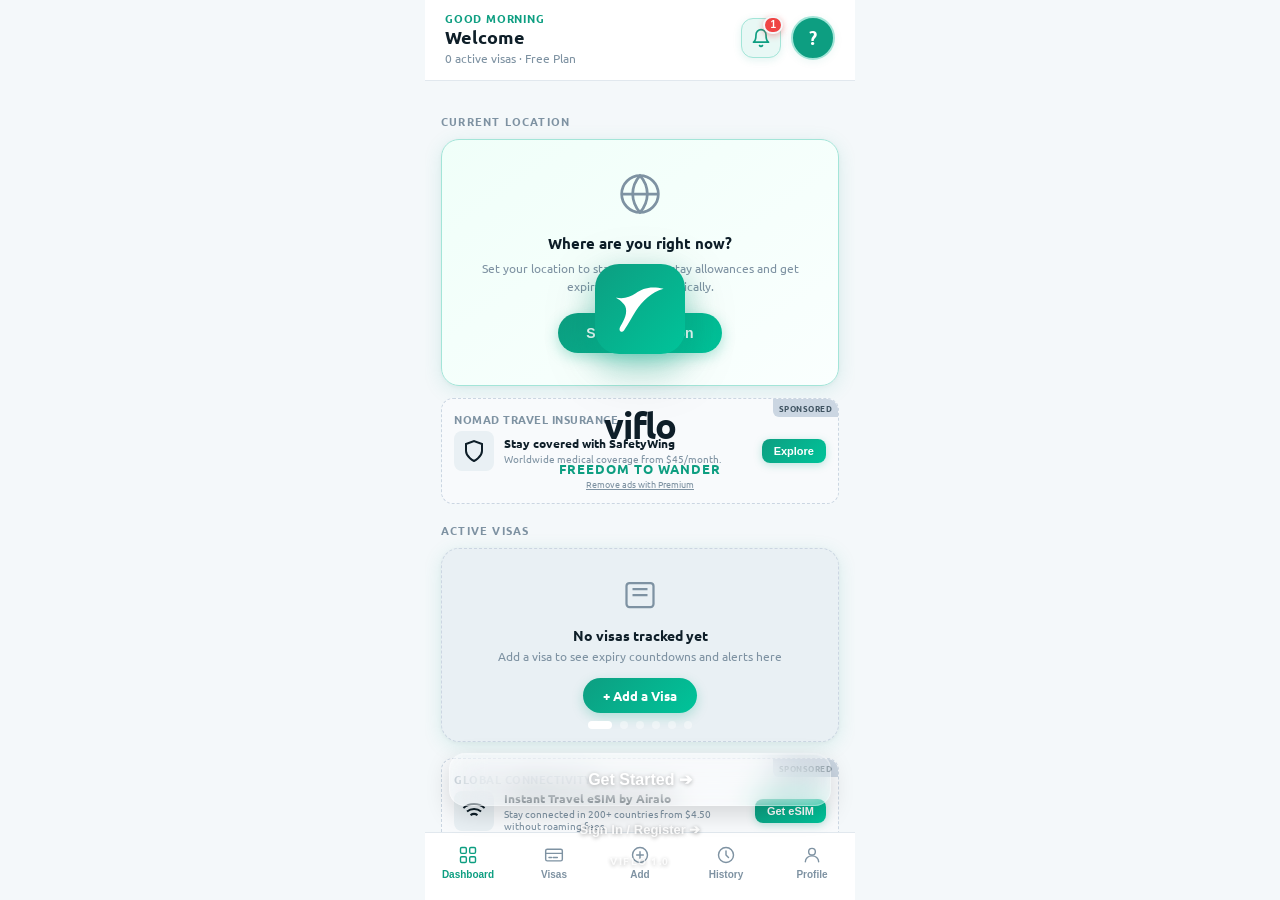
==== index.html @ 964828c9 "Add files via upload" ====
<!DOCTYPE html>
<html lang="en">
<head>
<meta charset="UTF-8">
<meta name="viewport" content="width=device-width, initial-scale=1.0, user-scalable=no">
<title>viflo — Smart Travel & Visa Tracking</title>

<script type="module">
  import { initializeApp } from "https://www.gstatic.com/firebasejs/10.8.0/firebase-app.js";
  import { 
    getAuth, 
    createUserWithEmailAndPassword, 
    signInWithEmailAndPassword, 
    signOut, 
    onAuthStateChanged,
    GoogleAuthProvider,
    OAuthProvider,
    FacebookAuthProvider,
    signInWithPopup,
    sendPasswordResetEmail
  } from "https://www.gstatic.com/firebasejs/10.8.0/firebase-auth.js";
  import { 
    getFirestore, 
    enableIndexedDbPersistence,
    getDocFromServer,
    doc, 
    getDoc, 
    setDoc,
    collection,
    getDocs,
    deleteDoc,
    updateDoc
  } from "https://www.gstatic.com/firebasejs/10.8.0/firebase-firestore.js";

  const OperationType = {
    CREATE: 'create',
    UPDATE: 'update',
    DELETE: 'delete',
    LIST: 'list',
    GET: 'get',
    WRITE: 'write',
  };

  function handleFirestoreError(error, operationType, path) {
    const auth = window.firebaseServices?.auth;
    const currentUser = auth?.currentUser;
    const errInfo = {
      error: error instanceof Error ? error.message : String(error),
      authInfo: {
        userId: currentUser?.uid,
        email: currentUser?.email,
        emailVerified: currentUser?.emailVerified,
        isAnonymous: currentUser?.isAnonymous,
        tenantId: currentUser?.tenantId,
        providerInfo: currentUser?.providerData?.map(provider => ({
          providerId: provider.providerId,
          email: provider.email,
        })) || []
      },
      operationType,
      path
    };
    console.warn('Firestore Error: ', JSON.stringify(errInfo));
    if (error && (error.code === 'permission-denied' || String(error.message || '').includes('permission'))) {
      throw new Error(JSON.stringify(errInfo));
    }
  }
  window.handleFirestoreError = handleFirestoreError;
  window.OperationType = OperationType;

  const firebaseConfig = {
    projectId: "visaflow-652c2",
    appId: "1:1059756573874:web:f91617a46089729fd9f5ab",
    apiKey: "AIzaSyD6ra0X9d_Nluwg3bJ6mf8AukceaMbxfXk",
    authDomain: "visaflow-652c2.firebaseapp.com",
    firestoreDatabaseId: "ai-studio-visaflow-d17c7433-bd99-4004-815b-ca0474d015cc",
    storageBucket: "visaflow-652c2.firebasestorage.app",
    messagingSenderId: "1059756573874"
  };

  try {
    const app = initializeApp(firebaseConfig);
    const auth = getAuth(app);
    const db = getFirestore(app, firebaseConfig.firestoreDatabaseId);

    // Enable offline persistence so local state operates even if connection to backend delays
    try {
      enableIndexedDbPersistence(db).catch(err => {
        console.warn("Firestore offline persistence fallback:", err.code);
      });
    } catch (pe) {
      console.warn("IndexedDb persistence init note:", pe);
    }

    // Validate connection to Firestore as per Firebase skill guidelines
    async function testConnection() {
      try {
        const timeoutPromise = new Promise((_, reject) => 
          setTimeout(() => reject(new Error("client operating in offline mode or network delayed")), 3500)
        );
        await Promise.race([
          getDocFromServer(doc(db, 'test', 'connection')),
          timeoutPromise
        ]);
      } catch (error) {
        if (error instanceof Error) {
          console.warn("Firestore connection status:", error.message);
        }
      }
    }
    testConnection();

    window.firebaseServices = {
      app,
      auth,
      db,
      createUserWithEmailAndPassword,
      signInWithEmailAndPassword,
      sendPasswordResetEmail,
      signOut,
      onAuthStateChanged,
      GoogleAuthProvider,
      OAuthProvider,
      FacebookAuthProvider,
      signInWithPopup,
      doc,
      getDoc,
      setDoc,
      collection,
      getDocs,
      deleteDoc,
      updateDoc,
      getDocFromServer,
      handleFirestoreError,
      OperationType
    };

    window.firebaseResetPassword = async function(email) {
      if (!window.firebaseServices) throw new Error("Firebase is loading, please try again in a moment.");
      const { auth, sendPasswordResetEmail } = window.firebaseServices;
      const cleanEmail = (email || '').toLowerCase().trim();
      if (!cleanEmail) throw new Error("Please enter your email address first.");

      try {
        await sendPasswordResetEmail(auth, cleanEmail);
        return { success: true, message: "Password reset link sent to " + cleanEmail + "! Please check your Inbox and Spam/Junk folder." };
      } catch (err) {
        console.warn("Firebase Auth password reset error:", err);
        if (err.code === 'auth/user-not-found') {
          throw new Error("No user registered with this email address in Firebase Auth.");
        } else if (err.code === 'auth/invalid-email') {
          throw new Error("Please enter a valid email address.");
        } else if (err.code === 'auth/operation-not-allowed') {
          throw new Error("Email/Password sign-in is not enabled in Firebase Console (Authentication > Sign-in method).");
        }
        throw new Error(err.message || "Failed to send reset email.");
      }
    };

    onAuthStateChanged(auth, async (user) => {
      if (user) {
        console.log("Firebase Auth User logged in:", user.email);
        try {
          const userDocRef = doc(db, "users", user.uid);
          // 4s timeout so if Firestore backend connection delays, the local app stays immediate and offline mode handles local data
          const docSnapPromise = getDoc(userDocRef);
          const timeoutPromise = new Promise((_, reject) => setTimeout(() => reject(new Error('Firestore sync timeout - operating offline')), 4000));
          const docSnap = await Promise.race([docSnapPromise, timeoutPromise]);
          if (docSnap && typeof docSnap.exists === 'function' && docSnap.exists()) {
            const data = docSnap.data();
            if (data.appState && window.state) {
              if (data.appState.notifications && window.mergeNotificationReadStates) {
                data.appState.notifications = window.mergeNotificationReadStates(data.appState.notifications);
              }
              window.state = data.appState;
              window.state.currentUserEmail = user.email;
              if (!window.state.user) window.state.user = {};
              if (data.isPremium !== undefined) {
                window.state.user.isPremium = !!data.isPremium;
              }
              if (window.save) window.save();
              if (window.renderAll) window.renderAll();
              if (window.renderProfile) window.renderProfile();
            }
          }
        } catch (e) {
          console.warn("Firestore user sync status:", e.message || e);
        }
      }
    });
  } catch (err) {
    console.error("Firebase init error:", err);
  }

  window.mergeNotificationReadStates = function(incomingNotifications) {
    if (!Array.isArray(incomingNotifications)) return [];
    var readIds = {};
    if (window.state && Array.isArray(window.state.notifications)) {
      window.state.notifications.forEach(function(n) {
        if (n && n.id && n.read) readIds[n.id] = true;
      });
    }
    try {
      var s = localStorage.getItem('np_v6');
      if (s) {
        var parsed = JSON.parse(s);
        if (parsed && Array.isArray(parsed.notifications)) {
          parsed.notifications.forEach(function(n) {
            if (n && n.id && n.read) readIds[n.id] = true;
          });
        }
      }
    } catch(e) {}

    incomingNotifications.forEach(function(n) {
      if (n && n.id && readIds[n.id]) {
        n.read = true;
      }
    });
    return incomingNotifications;
  };

  window.safeCloneState = function(s) {
    if (!s || typeof s !== 'object') return {};
    try {
      return {
        user: {
          name: String((s.user && s.user.name) || ''),
          initials: String((s.user && s.user.initials) || ''),
          photo: (s.user && typeof s.user.photo === 'string') ? s.user.photo : null,
          notifVisa: !(s.user && s.user.notifVisa === false),
          notifReminder: !(s.user && s.user.notifReminder === false),
          onboarded: !!(s.user && s.user.onboarded),
          isPremium: !!(s.user && s.user.isPremium),
          darkMode: !!(s.user && s.user.darkMode)
        },
        passports: Array.isArray(s.passports) ? s.passports.map(function(p){
          return {
            id: String(p.id || ''),
            country: String(p.country || ''),
            code: String(p.code || ''),
            expiryDate: p.expiryDate ? String(p.expiryDate) : null
          };
        }) : [],
        activePassportId: s.activePassportId ? String(s.activePassportId) : null,
        visas: Array.isArray(s.visas) ? s.visas.map(function(v){
          return {
            id: String(v.id || ''),
            country: String(v.country || ''),
            issuedBy: v.issuedBy ? String(v.issuedBy) : null,
            type: String(v.type || ''),
            startDate: String(v.startDate || ''),
            endDate: String(v.endDate || ''),
            notes: String(v.notes || ''),
            stayDays: v.stayDays != null ? Number(v.stayDays) : (v.maxStayDays != null ? Number(v.maxStayDays) : 30),
            entryDate: v.entryDate ? String(v.entryDate) : null,
            daysUsed: v.daysUsed != null ? Number(v.daysUsed) : 0,
            reminderDate: v.reminderDate ? String(v.reminderDate) : null,
            passportId: v.passportId ? String(v.passportId) : null
          };
        }) : [],
        residencies: Array.isArray(s.residencies) ? s.residencies.map(function(r){
          return {
            id: String(r.id || ''),
            country: String(r.country || ''),
            startDate: String(r.startDate || ''),
            endDate: String(r.endDate || ''),
            notes: String(r.notes || '')
          };
        }) : [],
        travels: Array.isArray(s.travels) ? s.travels.map(function(t){
          return {
            id: t.id ? String(t.id) : null,
            country: String(t.country || ''),
            code: String(t.code || ''),
            start: String(t.start || ''),
            end: t.end ? String(t.end) : null,
            notes: t.notes ? String(t.notes) : null
          };
        }) : [],
        currentCountry: s.currentCountry ? String(s.currentCountry) : null,
        currentEntry: s.currentEntry ? String(s.currentEntry) : null,
        currentUserEmail: s.currentUserEmail ? String(s.currentUserEmail) : null,
        vcSelectedPassportId: s.vcSelectedPassportId ? String(s.vcSelectedPassportId) : null,
        notifications: Array.isArray(s.notifications) ? s.notifications.map(function(n){
          return {
            id: String(n.id || ''),
            title: String(n.title || ''),
            body: String(n.body || ''),
            type: String(n.type || 'system'),
            icon: String(n.icon || ''),
            date: String(n.date || new Date().toISOString().split('T')[0]),
            timestamp: n.timestamp ? Number(n.timestamp) : Date.now(),
            read: !!n.read,
            actionText: n.actionText ? String(n.actionText) : null,
            actionTarget: n.actionTarget ? String(n.actionTarget) : null,
            broadcastId: n.broadcastId ? String(n.broadcastId) : null
          };
        }) : []
      };
    } catch(e) {
      return {};
    }
  };

  async function hashPassword(password) {
    const msgUint8 = new TextEncoder().encode(password + "_vf_salt_2026");
    const hashBuffer = await crypto.subtle.digest('SHA-256', msgUint8);
    const hashArray = Array.from(new Uint8Array(hashBuffer));
    return hashArray.map(b => b.toString(16).padStart(2, '0')).join('');
  }

  window.firebaseRegisterUser = async function(email, password, name, appState) {
    if (!window.firebaseServices) throw new Error("Firebase is loading, please try again in a moment.");
    const { auth, db, createUserWithEmailAndPassword, signInWithEmailAndPassword, doc, getDoc, setDoc } = window.firebaseServices;
    const cleanEmail = email.toLowerCase().trim();
    const emailKey = cleanEmail.replace(/[^a-zA-Z0-9]/g, '_');

    try {
      const userCredential = await createUserWithEmailAndPassword(auth, cleanEmail, password);
      const user = userCredential.user;
      const userDocRef = doc(db, "users", user.uid);
      const userData = {
        email: cleanEmail,
        name: name || 'Explorer',
        isPremium: false,
        updatedAt: new Date().toISOString(),
        appState: appState || {}
      };
      await setDoc(userDocRef, userData, { merge: true });
      return { user, userData };
    } catch (err) {
      if (err.code === 'auth/email-already-in-use' || (err.message && err.message.includes('email-already-in-use'))) {
        // Try logging in to see if the database document was deleted by admin
        try {
          const userCredential = await signInWithEmailAndPassword(auth, cleanEmail, password);
          const user = userCredential.user;
          const userDocRef = doc(db, "users", user.uid);
          const docSnap = await getDoc(userDocRef);
          const accountDocRef = doc(db, "accounts", emailKey);
          const accSnap = await getDoc(accountDocRef);

          if (!docSnap.exists() && !accSnap.exists()) {
            // Document was deleted by admin! Re-create user record and allow re-registration
            const userData = {
              email: cleanEmail,
              name: name || 'Explorer',
              isPremium: false,
              updatedAt: new Date().toISOString(),
              appState: appState || {}
            };
            await setDoc(userDocRef, userData, { merge: true });
            return { user, userData };
          }
        } catch(e) {
          // If password wrong or other issue, throw standard existing email error
        }
        const existingErr = new Error("This email is already registered. Please sign in instead.");
        existingErr.code = 'auth/email-already-in-use';
        throw existingErr;
      }
      if (err.code === 'auth/operation-not-allowed' || (err.message && err.message.includes('operation-not-allowed'))) {
        const accountDocRef = doc(db, "accounts", emailKey);
        const docSnap = await getDoc(accountDocRef);
        if (docSnap.exists()) {
          const existingErr = new Error("This email is already registered. Please sign in instead.");
          existingErr.code = 'auth/email-already-in-use';
          throw existingErr;
        }
        const hashed = await hashPassword(password);
        const userData = {
          email: cleanEmail,
          passwordHash: hashed,
          name: name || 'Explorer',
          isPremium: false,
          updatedAt: new Date().toISOString(),
          appState: appState || {}
        };
        await setDoc(accountDocRef, userData, { merge: true });
        const user = { email: cleanEmail, uid: emailKey, displayName: name || 'Explorer' };
        window.currentCloudAccount = user;
        return { user, userData };
      }
      throw err;
    }
  };

  window.firebaseLoginUser = async function(email, password) {
    if (!window.firebaseServices) throw new Error("Firebase is loading, please try again in a moment.");
    const { auth, db, signInWithEmailAndPassword, doc, getDoc } = window.firebaseServices;
    const cleanEmail = email.toLowerCase().trim();
    const emailKey = cleanEmail.replace(/[^a-zA-Z0-9]/g, '_');

    try {
      const userCredential = await signInWithEmailAndPassword(auth, cleanEmail, password);
      const user = userCredential.user;
      const userDocRef = doc(db, "users", user.uid);
      const docSnap = await getDoc(userDocRef);
      const accountDocRef = doc(db, "accounts", emailKey);
      const accSnap = await getDoc(accountDocRef);

      if (!docSnap.exists() && !accSnap.exists()) {
        // Account document was deleted from database!
        try { await auth.signOut(); } catch(e) {}
        const deletedErr = new Error("This account has been deleted by an administrator. Please register a new account.");
        deletedErr.code = 'auth/user-not-found';
        throw deletedErr;
      }

      let userData = docSnap.exists() ? docSnap.data() : (accSnap.exists() ? accSnap.data() : null);
      return { user, userData };
    } catch (err) {
      if (err.code === 'auth/operation-not-allowed' || (err.message && err.message.includes('operation-not-allowed'))) {
        const accountDocRef = doc(db, "accounts", emailKey);
        const docSnap = await getDoc(accountDocRef);
        if (!docSnap.exists()) {
          const notFoundErr = new Error("Invalid email or password.");
          notFoundErr.code = 'auth/invalid-credential';
          throw notFoundErr;
        }
        const data = docSnap.data();
        const hashed = await hashPassword(password);
        if (data.passwordHash !== hashed) {
          const wrongPassErr = new Error("Invalid email or password.");
          wrongPassErr.code = 'auth/wrong-password';
          throw wrongPassErr;
        }
        const user = { email: cleanEmail, uid: emailKey, displayName: data.name || 'Explorer' };
        window.currentCloudAccount = user;
        return { user, userData: data };
      }
      throw err;
    }
  };

  window.firebaseGoogleLogin = async function() {
    if (!window.firebaseServices) throw new Error("Firebase is loading, please try again in a moment.");
    const { auth, db, GoogleAuthProvider, signInWithPopup, doc, getDoc, setDoc } = window.firebaseServices;
    
    let user = null;
    try {
      const provider = new GoogleAuthProvider();
      const userCredential = await signInWithPopup(auth, provider);
      user = userCredential.user;
    } catch(err) {
      if (err.code === 'auth/unauthorized-domain' || err.code === 'auth/operation-not-allowed' || err.code === 'auth/popup-blocked' || (err.message && (err.message.includes('unauthorized-domain') || err.message.includes('operation-not-allowed') || err.message.includes('popup')))) {
        console.warn("Firebase Google Auth fallback active for preview domain:", err);
        const obEmail = (document.getElementById('ob-auth-email') ? document.getElementById('ob-auth-email').value : '').trim();
        const modalEmail = (document.getElementById('auth-email') ? document.getElementById('auth-email').value : '').trim();
        let defaultEmail = (obEmail || modalEmail).toLowerCase().trim();
        if (!defaultEmail) {
          const randId = Math.floor(1000 + Math.random() * 9000);
          defaultEmail = 'google.user.' + randId + '@gmail.com';
        }
        
        const googleName = (document.getElementById('ob-name') ? document.getElementById('ob-name').value : '').trim() || (defaultEmail.split('@')[0] || 'Google Explorer');
        const emailKey = 'google_' + defaultEmail.replace(/[^a-zA-Z0-9]/g, '_');
        
        user = {
          uid: emailKey,
          email: defaultEmail,
          displayName: googleName
        };
      } else {
        throw err;
      }
    }
    
    window.currentCloudAccount = { uid: user.uid, email: user.email, displayName: user.displayName };
    const userDocRef = doc(db, "users", user.uid);
    const docSnap = await getDoc(userDocRef);
    
    let userData = null;
    if (docSnap.exists()) {
      userData = docSnap.data();
      if (!userData.email && user.email) {
        userData.email = user.email;
        await setDoc(userDocRef, { email: user.email }, { merge: true });
      }
    } else {
      userData = {
        email: user.email ? user.email.toLowerCase().trim() : '',
        name: user.displayName || 'Google Explorer',
        authProvider: 'google',
        isPremium: false,
        updatedAt: new Date().toISOString(),
        appState: window.state || {}
      };
      await setDoc(userDocRef, userData, { merge: true });
    }
    return { user, userData };
  };

  window.firebaseAppleLogin = async function() {
    if (!window.firebaseServices) throw new Error("Firebase is loading, please try again in a moment.");
    const { auth, db, OAuthProvider, signInWithPopup, doc, getDoc, setDoc } = window.firebaseServices;
    
    let user = null;
    try {
      const provider = new OAuthProvider('apple.com');
      const userCredential = await signInWithPopup(auth, provider);
      user = userCredential.user;
    } catch(err) {
      if (err.code === 'auth/unauthorized-domain' || err.code === 'auth/operation-not-allowed' || err.code === 'auth/popup-blocked' || (err.message && (err.message.includes('unauthorized-domain') || err.message.includes('operation-not-allowed') || err.message.includes('popup') || err.message.includes('cancelled')))) {
        console.warn("Firebase Apple Auth fallback active for preview domain:", err);
        const obEmail = (document.getElementById('ob-auth-email') ? document.getElementById('ob-auth-email').value : '').trim();
        const modalEmail = (document.getElementById('auth-email') ? document.getElementById('auth-email').value : '').trim();
        const defaultEmail = (obEmail || modalEmail || 'apple_user@icloud.com').toLowerCase().trim();
        
        const appleName = (document.getElementById('ob-name') ? document.getElementById('ob-name').value : '').trim() || 'Apple User';
        const emailKey = 'apple_' + defaultEmail.replace(/[^a-zA-Z0-9]/g, '_');
        
        user = {
          uid: emailKey,
          email: defaultEmail,
          displayName: appleName
        };
      } else {
        throw err;
      }
    }
    
    const userDocRef = doc(db, "users", user.uid);
    const docSnap = await getDoc(userDocRef);
    
    let userData = null;
    if (docSnap.exists()) {
      userData = docSnap.data();
    } else {
      userData = {
        email: user.email ? user.email.toLowerCase().trim() : '',
        name: user.displayName || 'Apple User',
        isPremium: false,
        updatedAt: new Date().toISOString(),
        appState: window.state || {}
      };
      await setDoc(userDocRef, userData, { merge: true });
    }
    return { user, userData };
  };

  window.firebaseFacebookLogin = async function() {
    if (!window.firebaseServices) throw new Error("Firebase is loading, please try again in a moment.");
    const { auth, db, FacebookAuthProvider, signInWithPopup, doc, getDoc, setDoc } = window.firebaseServices;
    
    let user = null;
    try {
      const provider = new FacebookAuthProvider();
      const userCredential = await signInWithPopup(auth, provider);
      user = userCredential.user;
    } catch(err) {
      if (err.code === 'auth/unauthorized-domain' || err.code === 'auth/operation-not-allowed' || err.code === 'auth/popup-blocked' || (err.message && (err.message.includes('unauthorized-domain') || err.message.includes('operation-not-allowed') || err.message.includes('popup') || err.message.includes('cancelled')))) {
        console.warn("Firebase Facebook Auth fallback active for preview domain:", err);
        const obEmail = (document.getElementById('ob-auth-email') ? document.getElementById('ob-auth-email').value : '').trim();
        const modalEmail = (document.getElementById('auth-email') ? document.getElementById('auth-email').value : '').trim();
        const defaultEmail = (obEmail || modalEmail || 'facebook_user@gmail.com').toLowerCase().trim();
        
        const fbName = (document.getElementById('ob-name') ? document.getElementById('ob-name').value : '').trim() || 'Facebook User';
        const emailKey = 'facebook_' + defaultEmail.replace(/[^a-zA-Z0-9]/g, '_');
        
        user = {
          uid: emailKey,
          email: defaultEmail,
          displayName: fbName
        };
      } else {
        throw err;
      }
    }
    
    const userDocRef = doc(db, "users", user.uid);
    const docSnap = await getDoc(userDocRef);
    
    let userData = null;
    if (docSnap.exists()) {
      userData = docSnap.data();
    } else {
      userData = {
        email: user.email ? user.email.toLowerCase().trim() : '',
        name: user.displayName || 'Facebook User',
        isPremium: false,
        updatedAt: new Date().toISOString(),
        appState: window.state || {}
      };
      await setDoc(userDocRef, userData, { merge: true });
    }
    return { user, userData };
  };

  window.sanitizeForFirestore = function(obj) {
    if (obj === undefined) return null;
    if (obj === null || typeof obj !== 'object') return obj;
    if (Array.isArray(obj)) return obj.map(window.sanitizeForFirestore);
    const res = {};
    for (const key of Object.keys(obj)) {
      const val = obj[key];
      if (val !== undefined) {
        res[key] = window.sanitizeForFirestore(val);
      }
    }
    return res;
  };

  window.firebaseSyncState = async function(appState) {
    if (!window.firebaseServices) return;
    const { auth, db, doc, setDoc } = window.firebaseServices;
    const cleanState = window.safeCloneState(appState || window.state);
    const sanitizedState = window.sanitizeForFirestore(cleanState);
    
    if (auth.currentUser) {
      const userDocRef = doc(db, "users", auth.currentUser.uid);
      const payload = window.sanitizeForFirestore({
        email: auth.currentUser.email || '',
        name: cleanState.user ? (cleanState.user.name || '') : '',
        isPremium: cleanState.user ? !!cleanState.user.isPremium : false,
        updatedAt: new Date().toISOString(),
        appState: sanitizedState
      });
      await setDoc(userDocRef, payload, { merge: true });
    } else if (window.currentCloudAccount) {
      const emailKey = window.currentCloudAccount.email.toLowerCase().trim().replace(/[^a-zA-Z0-9]/g, '_');
      const accountDocRef = doc(db, "accounts", emailKey);
      const payload = window.sanitizeForFirestore({
        email: window.currentCloudAccount.email || '',
        name: cleanState.user ? (cleanState.user.name || '') : '',
        isPremium: cleanState.user ? !!cleanState.user.isPremium : false,
        updatedAt: new Date().toISOString(),
        appState: sanitizedState
      });
      await setDoc(accountDocRef, payload, { merge: true });
    }
  };

  window.firebaseLogoutUser = async function() {
    if (!window.firebaseServices) return;
    const { auth, signOut } = window.firebaseServices;
    window.currentCloudAccount = null;
    if (auth.currentUser) {
      await signOut(auth);
    }
  };
</script>

<script>
  window.getLineIcon = function(name, size, color, strokeWidth) {
    size = size || 18;
    color = color || 'currentColor';
    strokeWidth = strokeWidth || 1.8;
    var s = 'display:inline-block;vertical-align:middle;flex-shrink:0;';
    var icons = {
      'passport': '<svg width="'+size+'" height="'+size+'" viewBox="0 0 24 24" fill="none" stroke="'+color+'" stroke-width="'+strokeWidth+'" stroke-linecap="round" stroke-linejoin="round" style="'+s+'"><rect x="3" y="3" width="18" height="18" rx="2.5"/><path d="M8 7h8"/><path d="M8 11h8"/><circle cx="12" cy="16" r="1.5"/></svg>',
      'visa': '<svg width="'+size+'" height="'+size+'" viewBox="0 0 24 24" fill="none" stroke="'+color+'" stroke-width="'+strokeWidth+'" stroke-linecap="round" stroke-linejoin="round" style="'+s+'"><rect x="2" y="5" width="20" height="14" rx="2"/><path d="M2 10h20"/><path d="M6 15h3"/><path d="M11 15h5"/></svg>',
      'plane': '<svg width="'+size+'" height="'+size+'" viewBox="0 0 24 24" fill="none" stroke="'+color+'" stroke-width="'+strokeWidth+'" stroke-linecap="round" stroke-linejoin="round" style="'+s+'"><path d="M17.8 19.2 16 11l3.5-3.5C20 7 20 5.5 19 4.5s-2.5-1-3 0L12.5 8 4.3 6.2c-.5-.1-.9.1-1.1.5l-.3.6c-.2.5 0 1 .4 1.3L8 12.5l-3.5 3.5-2.2-.7c-.4-.1-.8.1-1 .4l-.3.5c-.2.4 0 .9.3 1.2l3.3 3.3c.3.3.8.5 1.2.3l.5-.3c.3-.2.5-.6.4-1l-.7-2.2 3.5-3.5 3.9 4.7c.3.4.8.6 1.3.4l.6-.3c.4-.2.6-.6.5-1.1z"/></svg>',
      'globe': '<svg width="'+size+'" height="'+size+'" viewBox="0 0 24 24" fill="none" stroke="'+color+'" stroke-width="'+strokeWidth+'" stroke-linecap="round" stroke-linejoin="round" style="'+s+'"><circle cx="12" cy="12" r="10"/><path d="M12 2a15.3 15.3 0 0 1 4 10 15.3 15.3 0 0 1-4 10 15.3 15.3 0 0 1-4-10 15.3 15.3 0 0 1 4-10z"/><path d="M2 12h20"/></svg>',
      'pin': '<svg width="'+size+'" height="'+size+'" viewBox="0 0 24 24" fill="none" stroke="'+color+'" stroke-width="'+strokeWidth+'" stroke-linecap="round" stroke-linejoin="round" style="'+s+'"><path d="M20 10c0 6-8 12-8 12s-8-6-8-12a8 8 0 0 1 16 0z"/><circle cx="12" cy="10" r="3"/></svg>',
      'home': '<svg width="'+size+'" height="'+size+'" viewBox="0 0 24 24" fill="none" stroke="'+color+'" stroke-width="'+strokeWidth+'" stroke-linecap="round" stroke-linejoin="round" style="'+s+'"><path d="m3 9 9-7 9 7v11a2 2 0 0 1-2 2H5a2 2 0 0 1-2-2z"/><polyline points="9 22 9 12 15 12 15 22"/></svg>',
      'calendar': '<svg width="'+size+'" height="'+size+'" viewBox="0 0 24 24" fill="none" stroke="'+color+'" stroke-width="'+strokeWidth+'" stroke-linecap="round" stroke-linejoin="round" style="'+s+'"><rect x="3" y="4" width="18" height="18" rx="2.5"/><line x1="16" y1="2" x2="16" y2="6"/><line x1="8" y1="2" x2="8" y2="6"/><line x1="3" y1="10" x2="21" y2="10"/></svg>',
      'bell': '<svg width="'+size+'" height="'+size+'" viewBox="0 0 24 24" fill="none" stroke="'+color+'" stroke-width="'+strokeWidth+'" stroke-linecap="round" stroke-linejoin="round" style="'+s+'"><path d="M18 8A6 6 0 0 0 6 8c0 7-3 9-3 9h18s-3-2-3-9"/><path d="M13.73 21a2 2 0 0 1-3.46 0"/></svg>',
      'alert': '<svg width="'+size+'" height="'+size+'" viewBox="0 0 24 24" fill="none" stroke="'+color+'" stroke-width="'+strokeWidth+'" stroke-linecap="round" stroke-linejoin="round" style="'+s+'"><path d="m21.73 18-8-14a2 2 0 0 0-3.48 0l-8 14A2 2 0 0 0 4 21h16a2 2 0 0 0 1.73-3z"/><line x1="12" y1="9" x2="12" y2="13"/><line x1="12" y1="17" x2="12.01" y2="17"/></svg>',
      'shield': '<svg width="'+size+'" height="'+size+'" viewBox="0 0 24 24" fill="none" stroke="'+color+'" stroke-width="'+strokeWidth+'" stroke-linecap="round" stroke-linejoin="round" style="'+s+'"><path d="M12 22s8-4 8-10V5l-8-3-8 3v7c0 6 8 10 8 10z"/></svg>',
      'user': '<svg width="'+size+'" height="'+size+'" viewBox="0 0 24 24" fill="none" stroke="'+color+'" stroke-width="'+strokeWidth+'" stroke-linecap="round" stroke-linejoin="round" style="'+s+'"><path d="M19 21v-2a4 4 0 0 0-4-4H9a4 4 0 0 0-4 4v2"/><circle cx="12" cy="7" r="4"/></svg>',
      'phone': '<svg width="'+size+'" height="'+size+'" viewBox="0 0 24 24" fill="none" stroke="'+color+'" stroke-width="'+strokeWidth+'" stroke-linecap="round" stroke-linejoin="round" style="'+s+'"><path d="M22 16.92v3a2 2 0 0 1-2.18 2 19.79 19.79 0 0 1-8.63-3.07 19.5 19.5 0 0 1-6-6 19.79 19.79 0 0 1-3.07-8.67A2 2 0 0 1 4.11 2h3a2 2 0 0 1 2 1.72 12.84 12.84 0 0 0 .7 2.81 2 2 0 0 1-.45 2.11L8.09 9.91a16 16 0 0 0 6 6l1.27-1.27a2 2 0 0 1 2.11-.45 12.84 12.84 0 0 0 2.81.7A2 2 0 0 1 22 16.92z"/></svg>',
      'mail': '<svg width="'+size+'" height="'+size+'" viewBox="0 0 24 24" fill="none" stroke="'+color+'" stroke-width="'+strokeWidth+'" stroke-linecap="round" stroke-linejoin="round" style="'+s+'"><rect width="20" height="16" x="2" y="4" rx="2"/><path d="m22 7-8.97 5.7a1.94 1.94 0 0 1-2.06 0L2 7"/></svg>',
      'lock': '<svg width="'+size+'" height="'+size+'" viewBox="0 0 24 24" fill="none" stroke="'+color+'" stroke-width="'+strokeWidth+'" stroke-linecap="round" stroke-linejoin="round" style="'+s+'"><rect x="3" y="11" width="18" height="11" rx="2"/><path d="M7 11V7a5 5 0 0 1 10 0v4"/></svg>',
      'help': '<svg width="'+size+'" height="'+size+'" viewBox="0 0 24 24" fill="none" stroke="'+color+'" stroke-width="'+strokeWidth+'" stroke-linecap="round" stroke-linejoin="round" style="'+s+'"><circle cx="12" cy="12" r="10"/><path d="M9.09 9a3 3 0 0 1 5.83 1c0 2-3 3-3 3"/><line x1="12" y1="17" x2="12.01" y2="17"/></svg>',
      'camera': '<svg width="'+size+'" height="'+size+'" viewBox="0 0 24 24" fill="none" stroke="'+color+'" stroke-width="'+strokeWidth+'" stroke-linecap="round" stroke-linejoin="round" style="'+s+'"><path d="M14.5 4h-5L7 7H4a2 2 0 0 0-2 2v9a2 2 0 0 0 2 2h16a2 2 0 0 0 2-2V9a2 2 0 0 0-2-2h-3l-2.5-3z"/><circle cx="12" cy="13" r="3"/></svg>',
      'building': '<svg width="'+size+'" height="'+size+'" viewBox="0 0 24 24" fill="none" stroke="'+color+'" stroke-width="'+strokeWidth+'" stroke-linecap="round" stroke-linejoin="round" style="'+s+'"><rect x="4" y="2" width="16" height="20" rx="2"/><path d="M9 22v-4h6v4"/><path d="M8 6h.01"/><path d="M16 6h.01"/><path d="M8 10h.01"/><path d="M16 10h.01"/><path d="M8 14h.01"/><path d="M16 14h.01"/></svg>',
      'file-pdf': '<svg width="'+size+'" height="'+size+'" viewBox="0 0 24 24" fill="none" stroke="'+color+'" stroke-width="'+strokeWidth+'" stroke-linecap="round" stroke-linejoin="round" style="'+s+'"><path d="M14.5 2H6a2 2 0 0 0-2 2v16a2 2 0 0 0 2 2h12a2 2 0 0 0 2-2V7.5L14.5 2z"/><polyline points="14 2 14 8 20 8"/><line x1="9" y1="13" x2="15" y2="13"/><line x1="9" y1="17" x2="13" y2="17"/></svg>',
      'file-csv': '<svg width="'+size+'" height="'+size+'" viewBox="0 0 24 24" fill="none" stroke="'+color+'" stroke-width="'+strokeWidth+'" stroke-linecap="round" stroke-linejoin="round" style="'+s+'"><path d="M14.5 2H6a2 2 0 0 0-2 2v16a2 2 0 0 0 2 2h12a2 2 0 0 0 2-2V7.5L14.5 2z"/><polyline points="14 2 14 8 20 8"/><path d="M8 13h2a1 1 0 0 1 0 2H8"/><path d="M14 13h2"/><path d="M14 17h2"/></svg>',
      'share': '<svg width="'+size+'" height="'+size+'" viewBox="0 0 24 24" fill="none" stroke="'+color+'" stroke-width="'+strokeWidth+'" stroke-linecap="round" stroke-linejoin="round" style="'+s+'"><circle cx="18" cy="5" r="3"/><circle cx="6" cy="12" r="3"/><circle cx="18" cy="19" r="3"/><line x1="8.59" y1="13.51" x2="15.42" y2="17.49"/><line x1="15.41" y1="6.51" x2="8.59" y2="10.49"/></svg>',
      'download': '<svg width="'+size+'" height="'+size+'" viewBox="0 0 24 24" fill="none" stroke="'+color+'" stroke-width="'+strokeWidth+'" stroke-linecap="round" stroke-linejoin="round" style="'+s+'"><path d="M21 15v4a2 2 0 0 1-2 2H5a2 2 0 0 1-2-2v-4"/><polyline points="7 10 12 15 17 10"/><line x1="12" y1="15" x2="12" y2="3"/></svg>',
      'check': '<svg width="'+size+'" height="'+size+'" viewBox="0 0 24 24" fill="none" stroke="'+color+'" stroke-width="'+strokeWidth+'" stroke-linecap="round" stroke-linejoin="round" style="'+s+'"><polyline points="20 6 9 17 4 12"/></svg>',
      'trash': '<svg width="'+size+'" height="'+size+'" viewBox="0 0 24 24" fill="none" stroke="'+color+'" stroke-width="'+strokeWidth+'" stroke-linecap="round" stroke-linejoin="round" style="'+s+'"><polyline points="3 6 5 6 21 6"/><path d="M19 6v14a2 2 0 0 1-2 2H7a2 2 0 0 1-2-2V6m3 0V4a2 2 0 0 1 2-2h4a2 2 0 0 1 2 2v2"/></svg>',
      'edit': '<svg width="'+size+'" height="'+size+'" viewBox="0 0 24 24" fill="none" stroke="'+color+'" stroke-width="'+strokeWidth+'" stroke-linecap="round" stroke-linejoin="round" style="'+s+'"><path d="M12 20h9"/><path d="M16.5 3.5a2.121 2.121 0 0 1 3 3L7 19l-4 1 1-4L16.5 3.5z"/></svg>',
      'sparkles': '<svg width="'+size+'" height="'+size+'" viewBox="0 0 24 24" fill="none" stroke="'+color+'" stroke-width="'+strokeWidth+'" stroke-linecap="round" stroke-linejoin="round" style="'+s+'"><path d="m12 3-1.9 5.8a2 2 0 0 1-1.3 1.3L3 12l5.8 1.9a2 2 0 0 1 1.3 1.3L12 21l1.9-5.8a2 2 0 0 1 1.3-1.3L21 12l-5.8-1.9a2 2 0 0 1-1.3-1.3L12 3z"/></svg>',
      'cloud': '<svg width="'+size+'" height="'+size+'" viewBox="0 0 24 24" fill="none" stroke="'+color+'" stroke-width="'+strokeWidth+'" stroke-linecap="round" stroke-linejoin="round" style="'+s+'"><path d="M17.5 19H9a7 7 0 1 1 6.71-9h1.79a4.5 4.5 0 1 1 0 9z"/></svg>',
      'gift': '<svg width="'+size+'" height="'+size+'" viewBox="0 0 24 24" fill="none" stroke="'+color+'" stroke-width="'+strokeWidth+'" stroke-linecap="round" stroke-linejoin="round" style="'+s+'"><polyline points="20 12 20 22 4 22 4 12"/><rect x="2" y="7" width="20" height="5"/><line x1="12" y1="22" x2="12" y2="7"/><path d="M12 7H7.5a2.5 2.5 0 0 1 0-5C11 2 12 7 12 7z"/><path d="M12 7h4.5a2.5 2.5 0 0 1 0-5C13 2 12 7 12 7z"/></svg>',
      'mega': '<svg width="'+size+'" height="'+size+'" viewBox="0 0 24 24" fill="none" stroke="'+color+'" stroke-width="'+strokeWidth+'" stroke-linecap="round" stroke-linejoin="round" style="'+s+'"><path d="m3 11 18-5v12L3 13v-2z"/><path d="M11.6 16.8 a3 3 0 1 1-5.8-1.6"/></svg>',
      'crown': '<svg width="'+size+'" height="'+size+'" viewBox="0 0 24 24" fill="none" stroke="'+color+'" stroke-width="'+strokeWidth+'" stroke-linecap="round" stroke-linejoin="round" style="'+s+'"><path d="m2 4 3 12h14l3-12-6 7-4-7-4 7-6-7zm3 16h14"/></svg>',
      'inbox': '<svg width="'+size+'" height="'+size+'" viewBox="0 0 24 24" fill="none" stroke="'+color+'" stroke-width="'+strokeWidth+'" stroke-linecap="round" stroke-linejoin="round" style="'+s+'"><polyline points="22 12 16 12 14 15 10 15 8 12 2 12"/><path d="M5.45 5.11 2 12v6a2 2 0 0 0 2 2h16a2 2 0 0 0 2-2v-6l-3.45-6.89A2 2 0 0 0 16.76 4H7.24a2 2 0 0 0-1.79 1.11z"/></svg>',
      'plus': '<svg width="'+size+'" height="'+size+'" viewBox="0 0 24 24" fill="none" stroke="'+color+'" stroke-width="'+strokeWidth+'" stroke-linecap="round" stroke-linejoin="round" style="'+s+'"><line x1="12" y1="5" x2="12" y2="19"/><line x1="5" y1="12" x2="19" y2="12"/></svg>',
      'map': '<svg width="'+size+'" height="'+size+'" viewBox="0 0 24 24" fill="none" stroke="'+color+'" stroke-width="'+strokeWidth+'" stroke-linecap="round" stroke-linejoin="round" style="'+s+'"><polygon points="3 6 9 3 15 6 21 3 21 18 15 21 9 18 3 21"/><line x1="9" y1="3" x2="9" y2="18"/><line x1="15" y1="6" x2="15" y2="21"/></svg>',
      'key': '<svg width="'+size+'" height="'+size+'" viewBox="0 0 24 24" fill="none" stroke="'+color+'" stroke-width="'+strokeWidth+'" stroke-linecap="round" stroke-linejoin="round" style="'+s+'"><circle cx="7.5" cy="15.5" r="4.5"/><path d="m21 2-9.6 9.6"/><path d="m15.5 7.5 3 3"/></svg>',
      'clipboard': '<svg width="'+size+'" height="'+size+'" viewBox="0 0 24 24" fill="none" stroke="'+color+'" stroke-width="'+strokeWidth+'" stroke-linecap="round" stroke-linejoin="round" style="'+s+'"><rect x="8" y="2" width="8" height="4" rx="1" ry="1"/><path d="M16 4h2a2 2 0 0 1 2 2v14a2 2 0 0 1-2 2H6a2 2 0 0 1-2-2V6a2 2 0 0 1 2-2h2"/></svg>',
      'info': '<svg width="'+size+'" height="'+size+'" viewBox="0 0 24 24" fill="none" stroke="'+color+'" stroke-width="'+strokeWidth+'" stroke-linecap="round" stroke-linejoin="round" style="'+s+'"><circle cx="12" cy="12" r="10"/><line x1="12" y1="16" x2="12" y2="12"/><line x1="12" y1="8" x2="12.01" y2="8"/></svg>'
    };
    return icons[name] || icons['plane'];
  };

  // Onboarding placeholder functions to avoid early-click ReferenceErrors before main script loads
  window.finishOnboarding = function() {
    var ob = document.getElementById('onboarding');
    if (ob) ob.classList.add('hidden');
  };
  window.finishOnboardingGuest = function() {
    var ob = document.getElementById('onboarding');
    if (ob) ob.classList.add('hidden');
  };
  window.obNext = function() {
    var ob = document.getElementById('onboarding');
    if (ob) ob.classList.add('hidden');
  };
  window.obCheckAgree = function() {};
  window.submitObAuth = function() {
    var ob = document.getElementById('onboarding');
    if (ob) ob.classList.add('hidden');
  };
  window.setObAuthTab = function() {};
  window.obFilterCitizenship = function() {};
  window.obFilterLocation = function() {};
</script>

<!-- Google Fonts Ubuntu -->
<link rel="preconnect" href="https://fonts.googleapis.com">
<link rel="preconnect" href="https://fonts.gstatic.com" crossorigin>
<link href="https://fonts.googleapis.com/css2?family=Ubuntu:ital,wght@0,300;0,400;0,500;0,700;1,300;1,400;1,500;1,700&display=swap" rel="stylesheet">

<!-- PWA -->
<link rel="canonical" href="https://yamanozgur.github.io/viflo/">
<link rel="manifest" href="manifest.json">
<meta name="theme-color" content="#0d9e81">
<meta name="mobile-web-app-capable" content="yes">
<meta name="apple-mobile-web-app-capable" content="yes">
<meta name="apple-mobile-web-app-status-bar-style" content="default">
<meta name="apple-mobile-web-app-title" content="viflo">
<link rel="icon" type="image/png" href="https://raw.githubusercontent.com/yamanozgur/visaflow/main/favicon.png">
<link rel="shortcut icon" href="https://raw.githubusercontent.com/yamanozgur/visaflow/main/favicon.png">
<link rel="apple-touch-icon" href="https://raw.githubusercontent.com/yamanozgur/visaflow/main/favicon.png">
<!-- Open Graph -->
<meta name="description" content="Smart visa and travel tracking for digital nomads">
<meta property="og:title" content="viflo — Freedom to Wander">
<meta property="og:description" content="Smart visa and travel tracking with kırlangıç freedom">
<meta property="og:type" content="website">

<!-- jsPDF Libraries for Official Travel Reports -->
<script src="https://cdnjs.cloudflare.com/ajax/libs/jspdf/2.5.1/jspdf.umd.min.js"></script>
<script src="https://cdnjs.cloudflare.com/ajax/libs/jspdf-autotable/3.5.31/jspdf.plugin.autotable.min.js"></script>

<style>
:root {
  --green:#0d9e81; --green-l:#E8F8F5; --green-b:#A3E5D8;
  --green-dark:#0a836b; --green-accent:#0d9e81; --green-mid:#0d9e81;
  --orange:#F4793B; --orange-l:#FFF5EE; --orange-b:#FAD7BC;
  --blue:#3B82F6; --blue-l:#EFF6FF; --blue-b:#BFDBFE;
  --red:#EF4444; --red-l:#FEF2F2;
  --bg:#F4F8FA; --bg2:#E9F0F4; --card:#fff;
  --border:#E1E8EE; --border2:#CBD6E2;
  --text:#0E1E28; --text2:#3E5260; --muted:#7E92A2;
  --shadow:0 4px 20px rgba(0,155,132,0.12),0 1px 4px rgba(0,0,0,0.04);
  --shadow-sm:0 2px 8px rgba(0,155,132,0.08);
  --radius:18px; --radius-sm:12px;
}

/* Hardware acceleration & mobile GPU optimizations */
@media (max-width: 768px) {
  *, *::before, *::after {
    backdrop-filter: none !important;
    -webkit-backdrop-filter: none !important;
  }
}
#main-scroll, .page, .card, .modal {
  -webkit-overflow-scrolling: touch;
  will-change: auto;
}

[data-theme="dark"] {
  --bg:#0A161C; --bg2:#14242E; --card:#14242E;
  --border:#223745; --border2:#2E485A;
  --text:#F1F6F9; --text2:#C4D3DF; --muted:#8298A8;
  --green-l:#153B2F; --green-b:#2E6E56;
  --orange-l:#451A03; --orange-b:#7C2D12;
  --blue-l:#1E3A8A; --blue-b:#1D4ED8;
  --red-l:#451212;
  --shadow:0 4px 20px rgba(0,0,0,0.5);
  --shadow-sm:0 2px 8px rgba(0,0,0,0.3);
}

[data-theme="dark"] .statusbar,
[data-theme="dark"] .header,
[data-theme="dark"] .nav-bar {
  background: #14242E !important;
  border-color: #223745 !important;
  color: #F1F6F9 !important;
}

[data-theme="dark"] .form-input,
[data-theme="dark"] .form-select {
  background: #0A161C !important;
  border-color: #223745 !important;
  color: #F1F6F9 !important;
}

[data-theme="dark"] .modal {
  background: #14242E !important;
  color: #F1F6F9 !important;
}

.admin-tab-btn {
  flex: 1;
  padding: 8px;
  background: transparent;
  border: none;
  border-radius: 8px;
  font-size: 11px;
  font-weight: 700;
  color: var(--muted);
  cursor: pointer;
  transition: all 0.2s;
}
.admin-tab-btn.active {
  background: var(--bg);
  color: var(--text);
  box-shadow: 0 1px 3px rgba(0,0,0,0.1);
}

/* NOTIFICATIONS & INBOX STYLING */
.notif-bell-btn {
  position: relative;
  background: var(--green-l);
  border: 1.5px solid var(--green-b);
  border-radius: 12px;
  width: 40px;
  height: 40px;
  display: flex;
  align-items: center;
  justify-content: center;
  cursor: pointer;
  color: var(--green);
  transition: all 0.2s;
  outline: none;
  box-shadow: 0 2px 8px rgba(13,158,129,0.12);
}
.notif-bell-btn svg {
  stroke: var(--green) !important;
}
.notif-bell-btn:hover {
  background: var(--green-b);
  transform: translateY(-1px);
}
.notif-badge {
  position: absolute;
  top: -3px;
  right: -3px;
  background: #EF4444;
  color: #fff;
  font-size: 10px;
  font-weight: 800;
  border-radius: 10px;
  padding: 2px 5px;
  min-width: 16px;
  text-align: center;
  line-height: 1;
  border: 2px solid var(--bg);
  box-shadow: 0 2px 6px rgba(239,68,68,0.4);
}
.inbox-tab-btn {
  padding: 6px 12px;
  background: transparent;
  border: none;
  border-radius: 8px;
  font-size: 12px;
  font-weight: 700;
  color: var(--muted);
  cursor: pointer;
  transition: all 0.2s;
}
.inbox-tab-btn.active {
  background: var(--card);
  color: var(--green);
  box-shadow: var(--shadow-sm);
}
.notif-item {
  position: relative;
  background: var(--bg2);
  border: 1px solid var(--border);
  border-radius: 14px;
  padding: 12px 14px;
  display: flex;
  gap: 12px;
  align-items: flex-start;
  transition: all 0.2s;
}
.notif-item.unread {
  background: var(--card);
  border-color: var(--green-b);
  box-shadow: 0 2px 10px rgba(13,158,129,0.08);
}
.notif-icon-box {
  width: 38px;
  height: 38px;
  border-radius: 12px;
  background: var(--green-l) !important;
  color: var(--green) !important;
  border: 1.5px solid var(--green-b);
  display: flex;
  align-items: center;
  justify-content: center;
  font-size: 18px;
  flex-shrink: 0;
}
.notif-icon-box.alert, .notif-icon-box.campaign, .notif-icon-box.announcement {
  background: var(--green-l) !important;
  color: var(--green) !important;
  border-color: var(--green-b) !important;
}
.notif-icon-box svg {
  stroke: var(--green) !important;
}
.notif-dot {
  width: 8px;
  height: 8px;
  background: var(--green);
  border-radius: 50%;
  position: absolute;
  top: 14px;
  right: 14px;
}

[data-theme="dark"] .country-dropdown {
  background: #14242E !important;
  border-color: #223745 !important;
}

[data-theme="dark"] .country-option:hover {
  background: #223745 !important;
}
*,*::before,*::after{box-sizing:border-box;margin:0;padding:0;}
html,body{height:100%;}
body{
  font-family:'Ubuntu', system-ui, -apple-system, BlinkMacSystemFont, 'Segoe UI', Roboto, sans-serif;
  background:var(--bg);color:var(--text);
  max-width:430px;margin:0 auto;
  display:flex;flex-direction:column;min-height:100vh;overflow:hidden;
}
.statusbar{
  background:#fff;padding:10px 20px 6px;
  display:flex;justify-content:space-between;align-items:center;
  font-size:12px;font-weight:600;color:var(--text);
  position:sticky;top:0;z-index:200;border-bottom:1px solid var(--border);
}
.header{
  background:#fff;padding:10px 20px 14px;
  border-bottom:1px solid var(--border);
  display:flex;align-items:center;justify-content:space-between;
}
.greeting-label{font-size:11px;font-weight:700;color:var(--green);letter-spacing:0.8px;text-transform:uppercase;}
.greeting-name{font-size:18px;font-weight:700;color:var(--text);line-height:1.2;}
.greeting-sub{font-size:12px;color:var(--muted);margin-top:2px;}
.header-avatar{
  width:44px;height:44px;border-radius:50%;
  background:linear-gradient(135deg,var(--green),var(--green-accent));
  display:flex;align-items:center;justify-content:center;
  font-size:18px;font-weight:700;color:#fff;
  cursor:pointer;flex-shrink:0;
  box-shadow:var(--shadow-sm);overflow:hidden;border:2px solid var(--green-b);
}
.header-avatar img{width:100%;height:100%;object-fit:cover;}
.main{flex:1;overflow-y:auto;padding:14px 16px 95px;scrollbar-width:none;}
.main::-webkit-scrollbar{display:none;}
.section-title{
  font-size:11px;font-weight:700;color:var(--muted);
  letter-spacing:1.2px;text-transform:uppercase;
  margin:18px 0 10px;display:flex;align-items:center;justify-content:space-between;
}
.card{
  background:var(--card);border:1.5px solid var(--border);
  border-radius:var(--radius);padding:16px;margin-bottom:12px;
  box-shadow:var(--shadow);transition:transform 0.15s,box-shadow 0.15s;
  position:relative;overflow:hidden;
}
.card:active{transform:scale(0.985);box-shadow:var(--shadow-sm);}
.card-accent-bar{position:absolute;top:0;left:0;right:0;height:3px;border-radius:var(--radius) var(--radius) 0 0;}
.flag-circle{
  width:44px;height:31px;border-radius:6px;
  display:flex;align-items:center;justify-content:center;
  flex-shrink:0;overflow:hidden;position:relative;background:var(--bg2);
  box-shadow:0 2px 8px rgba(0,0,0,0.18);
  border:2px solid rgba(255,255,255,0.9);
}
.flag-circle img{width:100%;height:100%;object-fit:cover;border-radius:4px;}
.flag-circle-sm{
  width:28px;height:20px;border-radius:4px;overflow:hidden;flex-shrink:0;position:relative;background:var(--bg2);
  box-shadow:0 1px 4px rgba(0,0,0,0.15);border:1.5px solid rgba(255,255,255,0.85);
  display:flex;align-items:center;justify-content:center;
}
.flag-circle-sm img{width:100%;height:100%;object-fit:cover;border-radius:3px;}
.visa-header{display:flex;justify-content:space-between;align-items:flex-start;margin-bottom:12px;}
.visa-left{display:flex;align-items:flex-start;gap:12px;}
.visa-name{font-size:16px;font-weight:800;color:var(--text);line-height:1.15;}
.visa-sub{font-size:11px;color:var(--muted);margin-top:2px;}
.badge{font-size:10px;font-weight:700;padding:4px 10px;border-radius:20px;white-space:nowrap;letter-spacing:0.3px;}
.badge-green{background:var(--green-l);color:#007A60;border:1px solid var(--green-b);}
.badge-orange{background:var(--orange-l);color:#C0521A;border:1px solid var(--orange-b);}
.badge-blue{background:var(--blue-l);color:#1A6EC0;border:1px solid var(--blue-b);}
.badge-gray{background:var(--bg2);color:var(--muted);border:1px solid var(--border);}
.progress-row{margin:6px 0;}
.progress-labels{display:flex;justify-content:space-between;margin-bottom:5px;}
.progress-lbl{font-size:11px;color:var(--muted);}
.progress-val{font-size:11px;font-weight:700;color:var(--text);}
.progress-track{height:5px;background:var(--border);border-radius:3px;overflow:hidden;}
.progress-fill{height:100%;border-radius:3px;transition:width 0.6s cubic-bezier(.4,0,.2,1);}
.visa-stats{display:flex;margin-top:12px;padding-top:12px;border-top:1px solid var(--border);}
.stat{flex:1;text-align:center;}
.stat:not(:last-child){border-right:1px solid var(--border);}
.stat-val{font-size:20px;font-weight:800;}
.stat-lbl{font-size:10px;color:var(--muted);margin-top:2px;}
.banner{border-radius:var(--radius-sm);padding:14px 16px;margin-bottom:12px;}
.banner.info{background:var(--blue-l);border:1.5px solid var(--blue-b);}
.banner.warn{background:var(--orange-l);border:1.5px solid var(--orange-b);}
.banner-title{font-size:13px;font-weight:700;margin-bottom:4px;}
.banner.info .banner-title{color:#1E5EA8;}
.banner.warn .banner-title{color:#C0521A;}
.banner-body{font-size:12px;color:var(--text2);line-height:1.5;margin-bottom:10px;}

.ad-container{background:#F8FAFC;border:1.5px dashed var(--border2);border-radius:var(--radius-sm);padding:12px;margin-bottom:12px;position:relative;overflow:hidden;}
.ad-badge{position:absolute;top:0;right:0;background:var(--border2);color:var(--text2);font-size:8px;font-weight:700;padding:2px 6px;border-bottom-left-radius:6px;text-transform:uppercase;letter-spacing:0.5px;}
.ad-title{font-size:11px;font-weight:700;color:var(--muted);text-transform:uppercase;letter-spacing:0.5px;margin-bottom:4px;}
.ad-content{display:flex;align-items:center;gap:10px;}
.ad-image{width:40px;height:40px;border-radius:8px;background:var(--bg2);display:flex;align-items:center;justify-content:center;font-size:20px;flex-shrink:0;}
.ad-text{flex:1;}
.ad-headline{font-size:12px;font-weight:700;color:var(--text);line-height:1.3;}
.ad-subline{font-size:10px;color:var(--muted);margin-top:2px;line-height:1.2;}
.ad-action-btn{padding:6px 12px;background:linear-gradient(135deg,var(--green) 0%,#00C49A 100%);color:#fff;border:none;border-radius:8px;font-size:11px;font-weight:700;cursor:pointer;white-space:nowrap;box-shadow:0 2px 8px rgba(0,168,132,0.25);}
.ad-remove-link{display:block;text-align:center;font-size:9px;color:var(--muted);text-decoration:underline;margin-top:6px;cursor:pointer;}

.modal-overlay{
  position:fixed;inset:0;background:rgba(26,35,50,0.4);
  backdrop-filter:blur(4px);-webkit-backdrop-filter:blur(4px);
  z-index:1000;display:flex;align-items:flex-end;justify-content:center;
  opacity:0;pointer-events:none;transition:opacity 0.25s ease;
}
.modal-overlay.open{opacity:1;pointer-events:all;}
.modal{
  background:var(--card);width:100%;max-width:430px;
  border-top-left-radius:24px;border-top-right-radius:24px;
  padding:24px 20px 34px;box-shadow:0 -10px 30px rgba(0,0,0,0.15);
  transform:translateY(100%);transition:transform 0.3s cubic-bezier(0.4,0,0.2,1);
  max-height:85vh;overflow-y:auto;
}
.modal-overlay.open .modal{transform:translateY(0);}
.modal-handle{width:36px;height:5px;background:var(--border2);border-radius:3px;margin:-12px auto 16px;}
.modal-title{font-size:18px;font-weight:800;color:var(--text);margin-bottom:4px;}
.modal-sub{font-size:12px;color:var(--muted);line-height:1.4;margin-bottom:12px;}

.paywall-badge{background:linear-gradient(135deg,#F59E0B 0%,#D97706 100%);color:#fff;font-size:10px;font-weight:800;padding:4px 8px;border-radius:6px;align-self:center;margin-bottom:12px;letter-spacing:0.5px;text-transform:uppercase;}
.paywall-features{margin:16px 0;text-align:left;}
.pw-feature-item{display:flex;align-items:flex-start;gap:10px;padding:8px 0;font-size:13px;color:var(--text2);border-bottom:1px solid var(--border);}
.pw-feature-icon{color:var(--green);font-weight:bold;}
.paywall-price-box{background:var(--green-l);border:1.5px solid var(--green-b);border-radius:var(--radius-sm);padding:14px;margin:16px 0;text-align:center;}
.paywall-price-title{font-size:11px;font-weight:700;color:var(--green);text-transform:uppercase;}
.paywall-price-value{font-size:22px;font-weight:800;color:var(--text);margin-top:4px;}

.history-item{display:flex;align-items:center;gap:12px;padding:13px 0;border-bottom:1px solid var(--border);}
.history-info{flex:1;}
.history-country{font-size:14px;font-weight:700;color:var(--text);}
.history-dates{font-size:11px;color:var(--muted);margin-top:2px;}
.history-days{font-size:13px;font-weight:700;color:var(--green);background:var(--green-l);padding:5px 12px;border-radius:20px;white-space:nowrap;}

.timeline{position:relative;padding-left:28px;}
.timeline::before{content:'';position:absolute;left:10px;top:0;bottom:0;width:2px;background:var(--border);}
.tl-item{position:relative;margin-bottom:16px;}
.tl-dot{position:absolute;left:-22px;top:14px;width:10px;height:10px;border-radius:50%;border:2px solid var(--card);box-shadow:0 0 0 2px var(--green);background:var(--green);}
.tl-dot.past{background:var(--muted);box-shadow:0 0 0 2px var(--muted);}
.tl-card{background:var(--card);border:1.5px solid var(--border);border-radius:var(--radius-sm);padding:12px 14px;box-shadow:var(--shadow-sm);display:flex;align-items:center;gap:10px;}
.tl-info{flex:1;}
.tl-country{font-size:13px;font-weight:700;color:var(--text);}
.tl-dates{font-size:11px;color:var(--muted);margin-top:2px;}

.form-label{display:block;font-size:11px;font-weight:700;color:var(--muted);letter-spacing:0.5px;text-transform:uppercase;margin-bottom:6px;margin-top:16px;}
.form-input,.form-select{width:100%;background:#fff;border:1.5px solid var(--border);border-radius:var(--radius-sm);padding:11px 14px;color:var(--text);font-size:14px;font-family:inherit;outline:none;transition:border-color 0.2s;}
.form-input:focus,.form-select:focus{border-color:var(--green);}
.date-row{display:flex;gap:8px;}
.date-row .form-input{flex:1;}
.toggle-row{display:flex;gap:8px;margin-top:6px;}
.toggle-opt{flex:1;padding:10px;border-radius:10px;border:1.5px solid var(--border);background:#fff;color:var(--muted);font-size:12px;font-weight:700;cursor:pointer;text-align:center;transition:all 0.2s;}
.toggle-opt.active{background:var(--green-l);border-color:var(--green-b);color:var(--green);}
.submit-btn{width:100%;padding:15px;background:linear-gradient(135deg,var(--green) 0%,#00C49A 100%);border:none;border-radius:14px;color:#fff;font-size:15px;font-weight:700;margin-top:20px;cursor:pointer;transition:opacity 0.2s;box-shadow:0 4px 14px rgba(0,168,132,0.25);}
.submit-btn:hover{opacity:0.95;}

.profile-hero{background:linear-gradient(135deg,var(--green) 0%,#00C49A 100%);border-radius:var(--radius);padding:24px;margin-bottom:12px;display:flex;align-items:center;gap:16px;box-shadow:0 6px 24px rgba(0,168,132,0.25);}
.profile-avatar-big{width:68px;height:68px;border-radius:50%;background:rgba(255,255,255,0.25);display:flex;align-items:center;justify-content:center;font-size:26px;font-weight:700;color:#fff;border:3px solid rgba(255,255,255,0.5);cursor:pointer;overflow:hidden;flex-shrink:0;}
.profile-avatar-big img{width:100%;height:100%;object-fit:cover;}
.profile-name{font-size:20px;font-weight:800;color:#fff;}
.profile-sub{font-size:13px;color:rgba(255,255,255,0.8);margin-top:4px;}
.profile-stat-row{display:flex;gap:8px;margin-bottom:12px;}
.profile-stat{flex:1;background:var(--card);border:1.5px solid var(--border);border-radius:var(--radius-sm);padding:12px;text-align:center;box-shadow:var(--shadow-sm);}
.profile-stat-val{font-size:22px;font-weight:800;color:var(--green);}
.profile-stat-lbl{font-size:10px;color:var(--muted);margin-top:2px;}
.settings-group{margin-bottom:12px;}
.settings-item{background:var(--card);border:1.5px solid var(--border);padding:14px 16px;display:flex;align-items:center;gap:12px;cursor:pointer;transition:background 0.15s;}
.settings-item:first-child{border-radius:var(--radius-sm) var(--radius-sm) 0 0;}
.settings-item:last-child{border-radius:0 0 var(--radius-sm) var(--radius-sm);}
.settings-item:only-child{border-radius:var(--radius-sm);}
.settings-item+.settings-item{border-top:none;}
.settings-icon{width:38px;height:38px;border-radius:12px;background:var(--green-l) !important;color:var(--green) !important;border:1.5px solid var(--green-b);display:flex;align-items:center;justify-content:center;flex-shrink:0;font-size:18px;}
.settings-icon svg{stroke:var(--green) !important;}
.settings-label{flex:1;font-size:14px;font-weight:600;color:var(--text);}
.settings-value{font-size:13px;color:var(--muted);}
.switch{position:relative;width:44px;height:24px;flex-shrink:0;}
.switch input{opacity:0;width:0;height:0;}
.slider{position:absolute;inset:0;background:var(--border2);border-radius:24px;cursor:pointer;transition:0.3s;}
.slider::before{content:'';position:absolute;height:18px;width:18px;left:3px;bottom:3px;background:#fff;border-radius:50%;transition:0.3s;box-shadow:0 1px 3px rgba(0,0,0,0.2);}
input:checked+.slider{background:var(--green);}
input:checked+.slider::before{transform:translateX(20px);}

.passport-tabs{display:flex;gap:8px;margin-bottom:14px;overflow-x:auto;padding-bottom:2px;}
.passport-tab{flex-shrink:0;display:flex;align-items:center;gap:6px;padding:7px 14px;border-radius:20px;border:1.5px solid var(--border);background:var(--card);font-size:12px;font-weight:700;color:var(--muted);cursor:pointer;white-space:nowrap;transition:all 0.2s;}
.passport-tab.active{background:var(--green-l);border-color:var(--green-b);color:var(--green);}

.reminder-card{background:var(--card);border:1.5px solid var(--border);border-radius:var(--radius-sm);padding:14px;margin-bottom:10px;display:flex;align-items:center;gap:12px;box-shadow:var(--shadow-sm);}
.reminder-icon{width:40px;height:40px;border-radius:12px;background:var(--green-l) !important;color:var(--green) !important;border:1.5px solid var(--green-b);display:flex;align-items:center;justify-content:center;font-size:18px;flex-shrink:0;}
.reminder-icon svg{stroke:var(--green) !important;}
.reminder-info{flex:1;}
.reminder-title{font-size:13px;font-weight:700;color:var(--text);}
.reminder-date{font-size:11px;color:var(--muted);margin-top:2px;}

.res-stats{display:flex;gap:8px;margin-top:10px;}
.res-stat{flex:1;background:rgba(255,255,255,0.7);border-radius:10px;padding:10px;text-align:center;border:1px solid rgba(255,255,255,0.5);}
.res-val{font-size:20px;font-weight:800;}
.res-lbl{font-size:10px;color:var(--muted);margin-top:2px;}

.bottom-nav{position:fixed;bottom:0;left:50%;transform:translateX(-50%);width:100%;max-width:430px;background:#fff;border-top:1px solid var(--border);display:flex;padding:8px 0 16px;z-index:200;}
.nav-btn{flex:1;display:flex;flex-direction:column;align-items:center;justify-content:center;cursor:pointer;padding:4px 0;border:none;background:none;font-size:10px;font-weight:700;color:var(--muted);gap:4px;transition:color 0.18s;}
.nav-btn svg{width:20px;height:20px;stroke:var(--muted);fill:none;stroke-width:1.7;stroke-linecap:round;stroke-linejoin:round;transition:stroke 0.18s;}
.nav-btn.active{color:var(--green);}
.nav-btn.active svg{stroke:var(--green);}

.delete-btn{background:var(--red-l);color:var(--red);border:none;border-radius:10px;padding:10px 14px;font-size:13px;font-weight:700;cursor:pointer;margin-top:12px;width:100%;}
.secondary-btn{background:var(--bg2);color:var(--muted);border:none;border-radius:10px;padding:10px 14px;font-size:13px;font-weight:700;cursor:pointer;margin-top:8px;width:100%;}
.toast{position:fixed;top:70px;left:50%;transform:translateX(-50%);background:var(--text);color:#fff;padding:10px 22px;border-radius:20px;font-size:13px;font-weight:600;z-index:1999;opacity:0;transition:opacity 0.3s;white-space:nowrap;pointer-events:none;}
.toast.show{opacity:1;}
.page{display:none;}
.page.active{display:block; animation: pageFade 0.22s cubic-bezier(0.16, 1, 0.3, 1);}
@keyframes pageFade {
  from { opacity: 0; transform: translateY(3px); }
  to { opacity: 1; transform: translateY(0); }
}
@keyframes splashPulse {
  0%, 100% { transform: scale(0.6); opacity: 0.35; }
  50% { transform: scale(1.15); opacity: 1; }
}
.empty{text-align:center;padding:48px 20px;color:var(--muted);}
.empty-icon{font-size:52px;margin-bottom:14px;}
.empty-text{font-size:14px;line-height:1.6;}
.page-header{padding:12px 0 4px;display:flex;align-items:center;justify-content:space-between;}
.page-title{font-size:22px;font-weight:800;color:var(--text);}
.page-action{font-size:13px;font-weight:700;color:var(--green);cursor:pointer;}
.add-section-card{background:var(--blue-l);border:1.5px solid var(--blue-b);border-radius:14px;padding:14px;margin-top:16px;}
.add-section-title{font-size:13px;font-weight:700;color:#1E5EA8;margin-bottom:4px;}
.add-section-body{font-size:12px;color:var(--text2);margin-bottom:10px;line-height:1.5;}
.add-section-btn{width:100%;padding:10px;background:linear-gradient(135deg,var(--green) 0%,#00C49A 100%);border:none;border-radius:10px;color:#fff;font-size:13px;font-weight:700;cursor:pointer;box-shadow:0 2px 8px rgba(0,168,132,0.25);}

#onboarding{position:fixed;inset:0;z-index:1000;background:#fff;max-width:430px;margin:0 auto;display:flex;flex-direction:column;overflow:hidden;transition:background 0.3s ease;}
#onboarding.ob-full-bg{
  background: url('https://raw.githubusercontent.com/yamanozgur/visaflow/main/onboarding_back.webp') center/cover no-repeat !important;
}
#onboarding.hidden{display:none;}
[data-theme="dark"] #onboarding:not(.ob-full-bg),
[data-theme="dark"] #onboarding:not(.ob-full-bg) .ob-bottom {
  background: #0A161C !important;
  border-color: #223745 !important;
}
.ob-slides{flex:1;overflow:hidden;position:relative;}
.ob-slide{position:absolute;inset:0;display:flex;flex-direction:column;align-items:center;justify-content:center;padding:40px 28px;transition:transform 0.4s cubic-bezier(.4,0,.2,1),opacity 0.4s;opacity:0;transform:translateX(60px);pointer-events:none;overflow-y:auto;}
.ob-full-bg .ob-slide {
  background: transparent !important;
}
.ob-full-bg .ob-title {
  color: #ffffff !important;
  text-shadow: 0 2px 10px rgba(0,0,0,0.5);
}
.ob-full-bg .ob-body {
  color: rgba(255,255,255,0.92) !important;
  text-shadow: 0 1px 6px rgba(0,0,0,0.5);
}
.ob-full-bg .ob-bottom {
  background: transparent !important;
  border-top: none !important;
}
.ob-full-bg .ob-dot {
  background: rgba(255,255,255,0.4) !important;
}
.ob-full-bg .ob-dot.active {
  background: #ffffff !important;
  width: 24px;
}
.ob-full-bg .ob-btn {
  background: rgba(255, 255, 255, 0.12) !important;
  backdrop-filter: blur(16px) !important;
  -webkit-backdrop-filter: blur(16px) !important;
  border: 1px solid rgba(255, 255, 255, 0.3) !important;
  color: #ffffff !important;
  font-weight: 800 !important;
  text-shadow: 0 1px 4px rgba(0,0,0,0.3);
  box-shadow: 0 8px 24px rgba(0, 0, 0, 0.15), inset 0 1px 0 rgba(255, 255, 255, 0.25) !important;
}
.ob-full-bg .ob-btn:hover, .ob-full-bg .ob-btn:active {
  background: rgba(255, 255, 255, 0.22) !important;
  border-color: rgba(255, 255, 255, 0.45) !important;
  box-shadow: 0 10px 28px rgba(0, 0, 0, 0.2), inset 0 1px 0 rgba(255, 255, 255, 0.35) !important;
}
.ob-full-bg .ob-skip {
  color: rgba(255,255,255,0.92) !important;
  font-weight: 700;
  text-shadow: 0 1px 4px rgba(0,0,0,0.4);
}
.ob-version{font-size:10px;font-weight:700;letter-spacing:1.5px;text-transform:uppercase;color:var(--muted);text-align:center;margin-top:6px;opacity:0.75;}
.ob-full-bg .ob-version{color:rgba(255,255,255,0.85) !important;text-shadow:0 1px 4px rgba(0,0,0,0.4);}
.ob-slide.active{opacity:1;transform:translateX(0);pointer-events:all;}
.ob-slide.exit{opacity:0;transform:translateX(-60px);}
.ob-illustration{width:180px;height:180px;border-radius:50%;display:flex;align-items:center;justify-content:center;font-size:72px;margin-bottom:28px;flex-shrink:0;}
.ob-title{font-size:26px;font-weight:800;color:var(--text);text-align:center;line-height:1.2;margin-bottom:12px;}
.ob-body{font-size:15px;color:var(--muted);text-align:center;line-height:1.6;max-width:290px;}
.ob-dots{display:flex;justify-content:center;gap:8px;padding:16px 0 12px;}
.ob-dot{width:8px;height:8px;border-radius:4px;background:var(--border2);transition:all 0.3s;}
.ob-dot.active{width:24px;background:var(--green);}
.ob-bottom{padding:12px 24px 32px;background:#fff;border-top:1px solid var(--border);}
.ob-btn{width:100%;padding:16px;background:linear-gradient(135deg,var(--green) 0%,#00C49A 100%);border:none;border-radius:16px;color:#fff;font-size:16px;font-weight:700;cursor:pointer;transition:all 0.2s;display:block;box-shadow:0 4px 14px rgba(0,155,132,0.35);}
.ob-btn:hover,.ob-btn:active{opacity:0.92;box-shadow:0 6px 18px rgba(0,155,132,0.45);}
.ob-btn:disabled{opacity:0.4;cursor:not-allowed;}
.ob-skip{width:100%;padding:10px;background:none;border:none;color:var(--muted);font-size:13px;font-weight:600;cursor:pointer;margin-top:6px;display:block;}
.disclaimer-box{background:var(--bg2);border:1.5px solid var(--border);border-radius:12px;padding:12px;margin-top:12px;max-height:110px;overflow-y:auto;font-size:11px;color:var(--muted);line-height:1.6;}
.disclaimer-check{display:flex;align-items:flex-start;gap:10px;margin-top:12px;cursor:pointer;}
.disclaimer-check input[type=checkbox]{width:18px;height:18px;margin-top:1px;accent-color:var(--green);flex-shrink:0;cursor:pointer;}
.disclaimer-check span{font-size:12px;color:var(--text2);line-height:1.5;}
.country-dropdown{background:#fff;border:1.5px solid var(--border);border-radius:12px;max-height:160px;overflow-y:auto;box-shadow:var(--shadow);margin-top:4px;}
.country-option{display:flex;align-items:center;gap:10px;padding:10px 14px;cursor:pointer;transition:background 0.15s;font-size:13px;font-weight:600;color:var(--text);}
.country-option:hover{background:var(--bg2);}
.country-option img{width:24px;height:17px;border-radius:3px;object-fit:cover;flex-shrink:0;}

.issued-pill{margin-top:4px;display:inline-flex;align-items:center;gap:4px;padding:2px 8px;background:rgba(255,255,255,0.75);border:1px solid currentColor;border-radius:20px;font-size:10px;font-weight:700;opacity:0.85;}
.issued-pill img{width:14px;height:10px;border-radius:2px;object-fit:cover;}
</style>
<script src="https://cdnjs.cloudflare.com/ajax/libs/html2canvas/1.4.1/html2canvas.min.js"></script>
</head>
<body>

<!-- APP INITIAL SPLASH / LOADING SCREEN -->
<div id="app-splash" style="position:fixed; inset:0; z-index:999999; background:linear-gradient(135deg, var(--green) 0%, #00C49A 100%); display:flex; flex-direction:column; align-items:center; justify-content:center; max-width:430px; margin:0 auto; transition:opacity 0.4s ease, visibility 0.4s ease;">
  <div style="display:flex; flex-direction:column; align-items:center; justify-content:center;">
    <div style="width:140px; height:140px; display:flex; align-items:center; justify-content:center; filter:drop-shadow(0 12px 28px rgba(0,0,0,0.2));">
      <img src="https://raw.githubusercontent.com/yamanozgur/visaflow/main/logo.png" alt="viflo logo" style="width:100%; height:100%; object-fit:contain; display:block;" onerror="this.style.display='none';if(this.nextElementSibling)this.nextElementSibling.style.display='flex';">
      <div style="display:none; width:84px; height:84px; border-radius:22px; background:rgba(255,255,255,0.18); backdrop-filter:blur(10px); -webkit-backdrop-filter:blur(10px); border:1.5px solid rgba(255,255,255,0.35); align-items:center; justify-content:center; color:#ffffff; box-shadow:0 14px 32px rgba(0,0,0,0.15);">
        <svg width="50" height="50" viewBox="0 0 32 32" fill="currentColor">
          <path d="M30 4C22.5 6.2 17.5 11.2 13.5 17.2C11 21 9 25.2 6.5 28.7C5.8 29.7 4.5 29.7 4 28.7C3.5 27.7 4.3 26.2 5.3 24.7C7.5 21.2 9 16.2 6.5 13.2C4.3 10.5 1.5 9.2 1.5 9.2C6 10.2 10 9.2 13.5 6.7C17.5 3.7 22.5 2.2 30 4Z"/>
        </svg>
      </div>
    </div>
    <div style="font-size:36px; font-weight:900; letter-spacing:-1.2px; color:#ffffff; margin-top:10px;">viflo</div>
    <div style="font-size:12px; font-weight:700; color:rgba(255,255,255,0.85); letter-spacing:2px; text-transform:uppercase; margin-top:2px;">Travel &amp; Visa Freedom</div>
  </div>
  <div style="margin-top:28px; display:flex; align-items:center; gap:8px;">
    <div style="width:9px; height:9px; border-radius:50%; background:#ffffff; animation: splashPulse 1.2s infinite ease-in-out;"></div>
    <div style="width:9px; height:9px; border-radius:50%; background:#ffffff; animation: splashPulse 1.2s infinite ease-in-out 0.2s;"></div>
    <div style="width:9px; height:9px; border-radius:50%; background:#ffffff; animation: splashPulse 1.2s infinite ease-in-out 0.4s;"></div>
  </div>
</div>

<!-- ONBOARDING -->
<div id="onboarding" class="ob-full-bg">
  <div class="ob-slides">
    <div class="ob-slide active" id="ob-slide-0">
      <div style="width:240px;margin:0 auto;flex-shrink:0;display:flex;flex-direction:column;align-items:center;justify-content:center;gap:12px;">
        <div style="width:160px;height:160px;display:flex;align-items:center;justify-content:center;filter:drop-shadow(0 10px 24px rgba(0,0,0,0.15));">
          <img src="https://raw.githubusercontent.com/yamanozgur/visaflow/main/logo.png" alt="viflo logo" style="width:100%;height:100%;object-fit:contain;display:block;" onerror="this.style.display='none';if(this.nextElementSibling)this.nextElementSibling.style.display='flex';">
          <div style="display:none;width:90px;height:90px;border-radius:24px;background:linear-gradient(135deg,var(--green) 0%,#00C49A 100%);align-items:center;justify-content:center;color:#ffffff;box-shadow:0 12px 30px rgba(0,196,154,0.35);">
            <svg width="54" height="54" viewBox="0 0 32 32" fill="currentColor">
              <path d="M30 4C22.5 6.2 17.5 11.2 13.5 17.2C11 21 9 25.2 6.5 28.7C5.8 29.7 4.5 29.7 4 28.7C3.5 27.7 4.3 26.2 5.3 24.7C7.5 21.2 9 16.2 6.5 13.2C4.3 10.5 1.5 9.2 1.5 9.2C6 10.2 10 9.2 13.5 6.7C17.5 3.7 22.5 2.2 30 4Z"/>
            </svg>
          </div>
        </div>
        <div style="font-size:36px;font-weight:900;letter-spacing:-1.2px;color:var(--text);margin-top:2px;">viflo</div>
        <div style="font-size:13px;font-weight:700;color:var(--green);letter-spacing:1px;text-transform:uppercase;">Freedom to Wander</div>
      </div>
    </div>
    <div class="ob-slide" id="ob-slide-1">
      <div style="width:140px;height:140px;margin-bottom:28px;flex-shrink:0;display:flex;align-items:center;justify-content:center;">
        <img src="https://raw.githubusercontent.com/yamanozgur/visaflow/main/ob2_icon.png" alt="Viflo Icon 1" style="width:100%;height:100%;object-fit:contain;display:block;" onerror="this.style.display='none';if(this.nextElementSibling)this.nextElementSibling.style.display='block';">
        <span style="display:none;font-size:56px;"><svg width="56" height="56" viewBox="0 0 24 24" fill="none" stroke="currentColor" stroke-width="1.8" stroke-linecap="round" stroke-linejoin="round"><rect x="3" y="3" width="18" height="18" rx="2.5"/><path d="M8 7h8"/><path d="M8 11h8"/><circle cx="12" cy="16" r="1.5"/></svg></span>
      </div>
      <div class="ob-title">Never Lose Track of Your Visa</div>
      <div class="ob-body">Viflo tracks your visa validity, stay allowances, and entry dates — all in one place.</div>
    </div>
    <div class="ob-slide" id="ob-slide-2">
      <div style="width:140px;height:140px;margin-bottom:28px;flex-shrink:0;display:flex;align-items:center;justify-content:center;">
        <img src="https://raw.githubusercontent.com/yamanozgur/visaflow/main/ob3_icon.png" alt="Viflo Icon 2" style="width:100%;height:100%;object-fit:contain;display:block;" onerror="this.style.display='none';if(this.nextElementSibling)this.nextElementSibling.style.display='block';">
        <span style="display:none;font-size:56px;"><svg width="56" height="56" viewBox="0 0 24 24" fill="none" stroke="currentColor" stroke-width="1.8" stroke-linecap="round" stroke-linejoin="round"><path d="M20 10c0 6-8 12-8 12s-8-6-8-12a8 8 0 0 1 16 0z"/><circle cx="12" cy="10" r="3"/></svg></span>
      </div>
      <div class="ob-title">Know Exactly Where You Stand</div>
      <div class="ob-body">See how many days you've spent in each country. Get alerts before you reach your limits.</div>
    </div>
    <div class="ob-slide" id="ob-slide-3">
      <div style="width:140px;height:140px;margin-bottom:28px;flex-shrink:0;display:flex;align-items:center;justify-content:center;">
        <img src="https://raw.githubusercontent.com/yamanozgur/visaflow/main/ob4_icon.png" alt="Viflo Icon 3" style="width:100%;height:100%;object-fit:contain;display:block;" onerror="this.style.display='none';if(this.nextElementSibling)this.nextElementSibling.style.display='block';">
        <span style="display:none;font-size:56px;"><svg width="56" height="56" viewBox="0 0 24 24" fill="none" stroke="currentColor" stroke-width="1.8" stroke-linecap="round" stroke-linejoin="round"><path d="M17.8 19.2 16 11l3.5-3.5C20 7 20 5.5 19 4.5s-2.5-1-3 0L12.5 8 4.3 6.2c-.5-.1-.9.1-1.1.5l-.3.6c-.2.5 0 1 .4 1.3L8 12.5l-3.5 3.5-2.2-.7c-.4-.1-.8.1-1 .4l-.3.5c-.2.4 0 .9.3 1.2l3.3 3.3c.3.3.8.5 1.2.3l.5-.3c.3-.2.5-.6.4-1l-.7-2.2 3.5-3.5 3.9 4.7c.3.4.8.6 1.3.4l.6-.3c.4-.2.6-.6.5-1.1z"/></svg></span>
      </div>
      <div class="ob-title">Your Full Travel History</div>
      <div class="ob-body">Log every entry and exit. Always stay on the right side of immigration policies.</div>
    </div>
    <div class="ob-slide" id="ob-slide-4" style="justify-content:flex-start;padding-top:32px;overflow-y:auto;">
      <div style="width:100%;max-width:360px;margin:0 auto;">
        <div style="margin-bottom:20px">
          <div id="ob-auth-title" style="font-size:22px;font-weight:800;color:var(--text);margin-bottom:6px">Create Account or Sign In</div>
          <div id="ob-auth-sub" style="font-size:13px;color:var(--muted);line-height:1.5">A free Viflo account is required to protect your data and sync across devices.</div>
        </div>

        <div style="display:flex;background:var(--bg2);padding:3px;border-radius:12px;margin-bottom:16px;">
          <button id="ob-auth-tab-register" onclick="setObAuthTab('register')" style="flex:1;padding:8px;border:none;border-radius:10px;font-size:12px;font-weight:700;cursor:pointer;background:var(--card);color:var(--green);box-shadow:var(--shadow-sm);transition:all 0.2s;">Register</button>
          <button id="ob-auth-tab-login" onclick="setObAuthTab('login')" style="flex:1;padding:8px;border:none;border-radius:10px;font-size:12px;font-weight:700;cursor:pointer;background:transparent;color:var(--muted);transition:all 0.2s;">Sign In</button>
        </div>

        <div id="ob-auth-fields">
          <label class="form-label">Email Address</label>
          <input class="form-input" id="ob-auth-email" type="email" placeholder="name@example.com" autocomplete="email">
          <div style="display:flex; justify-content:space-between; align-items:center; margin-top:8px;">
            <label class="form-label" style="margin-bottom:0">Password</label>
            <a href="#" id="ob-auth-forgot-password-link" onclick="handleForgotPassword(event)" style="font-size:12px; font-weight:700; color:var(--green); text-decoration:none; background:var(--green-l); padding:2px 8px; border-radius:6px; display:none;">Forgot Password?</a>
          </div>
          <input class="form-input" id="ob-auth-password" type="password" placeholder="••••••••" autocomplete="new-password">
        </div>

        <button class="submit-btn" id="ob-auth-submit-btn" onclick="submitObAuth()" style="margin-top:16px;">Create Cloud Account</button>
        
        <div style="display:flex;align-items:center;margin:14px 0;gap:8px;">
          <div style="flex:1;height:1px;background:var(--border)"></div>
          <span style="font-size:11px;color:var(--muted);font-weight:600">OR</span>
          <div style="flex:1;height:1px;background:var(--border)"></div>
        </div>

        <div style="display:flex;flex-direction:column;gap:8px;margin-top:0;">
          <button class="secondary-btn" onclick="submitGoogleAuth('ob')" style="display:flex;align-items:center;justify-content:center;gap:8px;background:var(--card);border:1px solid var(--border);color:var(--text);font-weight:600;width:100%;">
            <svg width="18" height="18" viewBox="0 0 24 24"><path fill="#4285F4" d="M23.745 12.27c0-.7-.06-1.4-.19-2.07H12v4.51h6.6c-.29 1.52-1.14 2.82-2.4 3.68v3.05h3.88c2.27-2.09 3.665-5.17 3.665-9.17z"/><path fill="#34A853" d="M12 24c3.24 0 5.95-1.08 7.93-2.91l-3.88-3.05c-1.08.72-2.45 1.16-4.05 1.16-3.12 0-5.77-2.11-6.72-4.96H1.26v3.14C3.25 21.3 7.31 24 12 24z"/><path fill="#FBBC05" d="M5.28 14.24c-.25-.72-.38-1.49-.38-2.24s.13-1.52.38-2.24V6.62H1.26C.46 8.23 0 10.06 0 12s.46 3.77 1.26 5.38l4.02-3.14z"/><path fill="#EA4335" d="M12 4.75c1.77 0 3.35.61 4.6 1.8l3.42-3.42C17.95 1.19 15.24 0 12 0 7.31 0 3.25 2.7 1.26 6.62l4.02 3.14c.95-2.85 3.6-4.96 6.72-4.96z"/></svg>
            Continue with Google
          </button>

          <button class="secondary-btn" onclick="submitAppleAuth('ob')" style="display:flex;align-items:center;justify-content:center;gap:8px;background:var(--card);border:1px solid var(--border);color:var(--text);font-weight:600;width:100%;">
            <svg width="18" height="18" viewBox="0 0 24 24" fill="currentColor"><path d="M18.71 19.5c-.83 1.24-1.71 2.45-3.05 2.47-1.34.03-1.77-.79-3.29-.79-1.53 0-2 .77-3.27.82-1.31.05-2.3-1.32-3.14-2.53C4.25 17 2.94 12.45 4.7 9.39c.87-1.52 2.43-2.48 4.12-2.51 1.28-.02 2.5.87 3.29.87.78 0 2.26-1.07 3.81-.91.65.03 2.47.26 3.64 1.98-.09.06-2.17 1.28-2.15 3.81.03 3.02 2.65 4.03 2.68 4.04-.03.07-.42 1.44-1.38 2.83M15.97 4.31c.62-.76 1.05-1.82.93-2.88-.91.04-2.01.61-2.65 1.36-.58.68-1.09 1.76-.95 2.8.1.01.21.02.32.02 1 0 1.73-.54 2.35-1.3"/></svg>
            Continue with Apple
          </button>

          <button class="secondary-btn" onclick="submitFacebookAuth('ob')" style="display:flex;align-items:center;justify-content:center;gap:8px;background:#1877F2;border:none;color:#ffffff;font-weight:600;width:100%;">
            <svg width="18" height="18" viewBox="0 0 24 24" fill="currentColor"><path d="M24 12.073c0-6.627-5.373-12-12-12s-12 5.373-12 12c0 5.99 4.388 10.954 10.125 11.854v-8.385H7.078v-3.47h3.047V9.43c0-3.007 1.792-4.669 4.533-4.669 1.312 0 2.686.235 2.686.235v2.953H15.83c-1.491 0-1.956.925-1.956 1.874v2.25h3.328l-.532 3.47h-2.796v8.385C19.612 23.027 24 18.062 24 12.073z"/></svg>
            Continue with Facebook
          </button>
        </div>
        <div style="height:24px"></div>
      </div>
    </div>
    <div class="ob-slide" id="ob-slide-5" style="justify-content:flex-start;padding-top:32px;overflow-y:auto;">
      <div style="width:100%;max-width:360px;margin:0 auto;">
        <div style="margin-bottom:20px">
          <div style="font-size:22px;font-weight:800;color:var(--text);margin-bottom:6px">Create Your Profile</div>
          <div style="font-size:13px;color:var(--muted);line-height:1.5">A few details to personalise your experience.</div>
        </div>
        <label class="form-label">Full Name</label>
        <input class="form-input" id="ob-name" placeholder="e.g. Alex Johnson" autocomplete="name">
        <label class="form-label">Citizenship Country</label>
        <input class="form-input" id="ob-citizenship" placeholder="e.g. Germany, United States…" oninput="obFilterCitizenship(this.value)" autocomplete="off">
        <div id="ob-citizenship-dropdown" class="country-dropdown" style="display:none"></div>
        <div style="display:flex;justify-content:space-between;align-items:center;margin-top:10px;margin-bottom:4px">
          <label class="form-label" style="margin:0">Passport Expiry Date</label>
          <span style="font-size:11px;color:var(--green);font-weight:600">Expiry Reminder</span>
        </div>
        <input class="form-input" id="ob-passport-expiry" type="date">
        <div style="font-size:11px;color:var(--muted);margin-top:4px;margin-bottom:12px;display:flex;align-items:center;gap:4px">
          <span>Required for Passport Expiry Reminders</span>
        </div>
        <label class="form-label">Current Country</label>
        <input class="form-input" id="ob-location" placeholder="e.g. Vietnam, Thailand…" oninput="obFilterLocation(this.value)" autocomplete="off">
        <div id="ob-location-dropdown" class="country-dropdown" style="display:none"></div>
        <label class="form-label">Arrival Date</label>
        <input class="form-input" id="ob-arrival" type="date">
        <div class="disclaimer-box">
          <strong>Disclaimer &amp; Terms of Use</strong><br><br>
          Viflo is a personal travel tracking tool for informational purposes only. Nothing in this app constitutes legal, tax, or immigration advice.<br><br>
          Visa regulations and entry policies change frequently. Always verify your status with the relevant embassy or immigration authority before making travel decisions.<br><br>
          Viflo is not liable for any fines, deportation, or legal consequences arising from reliance on this application. By using Viflo you accept full responsibility for complying with all applicable immigration laws.<br><br>
          Your data is stored locally on your device and is not shared with third parties.
        </div>
        <label class="disclaimer-check" style="display:flex;align-items:flex-start;gap:8px;font-size:12px;cursor:pointer;color:var(--text2)">
          <input type="checkbox" id="ob-agree" onchange="obCheckAgree()" style="margin-top:2px">
          <span>I understand and agree to the <a href="#" onclick="event.preventDefault();openModal('privacy-modal')" style="color:var(--green);font-weight:700;text-decoration:underline">Terms of Use &amp; Privacy Policy</a>, fully releasing Viflo from any liability.</span>
        </label>
        <div style="height:16px"></div>
      </div>
    </div>
  </div>
  <div class="ob-dots">
    <div class="ob-dot active" id="ob-dot-0"></div>
    <div class="ob-dot" id="ob-dot-1"></div>
    <div class="ob-dot" id="ob-dot-2"></div>
    <div class="ob-dot" id="ob-dot-3"></div>
    <div class="ob-dot" id="ob-dot-4"></div>
    <div class="ob-dot" id="ob-dot-5"></div>
  </div>
  <div class="ob-bottom">
    <button class="ob-btn" id="ob-cta" onclick="obNext()">Get Started ➔</button>
    <button class="ob-skip" id="ob-skip" onclick="finishOnboarding()">Skip for Now</button>
    <div class="ob-version">VIFLO 1.0</div>
  </div>
</div>

<!-- HEADER -->
<div class="header">
  <div>
    <div class="greeting-label" id="greeting">Good morning</div>
    <div class="greeting-name" id="username">—</div>
    <div class="greeting-sub" id="header-sub">Loading…</div>
  </div>
  <div style="display:flex; align-items:center; gap:10px;">
    <button class="notif-bell-btn" id="header-notif-btn" onclick="openInboxModal()" aria-label="Inbox Notifications">
      <svg viewBox="0 0 24 24" width="20" height="20" fill="none" stroke="currentColor" stroke-width="2" stroke-linecap="round" stroke-linejoin="round">
        <path d="M18 8A6 6 0 0 0 6 8c0 7-3 9-3 9h18s-3-2-3-9"></path>
        <path d="M13.73 21a2 2 0 0 1-3.46 0"></path>
      </svg>
      <span class="notif-badge" id="notif-badge" style="display:none">0</span>
    </button>
    <div class="header-avatar" id="header-avatar" onclick="showPage('profile')">—</div>
  </div>
</div>

<!-- PAGES -->
<div class="main" id="main-scroll">

  <!-- DASHBOARD -->
  <div class="page active" id="page-home">
    <div id="alerts-container"></div>
    <div id="current-location-section"></div>
    <div id="ad-dashboard"></div>
    <div id="active-visas-section"></div>
    <div id="schengen-tracker-section"></div>
    <div id="upcoming-countdown-section"></div>
    <div id="smart-insights-section"></div>
    <div id="ad-dashboard-2"></div>
    <div id="residency-section"></div>
    <div id="reminders-section"></div>
    <div id="dashboard-footprint-section"></div>
  </div>

  <!-- VISAS -->
  <div class="page" id="page-visas">
    <!-- Sub-tabs -->
    <div style="display:flex;gap:0;margin-bottom:16px;background:var(--bg2);border-radius:12px;padding:3px;">
      <button id="subtab-myvisas" onclick="setVisaSubTab('myvisas')"
        style="flex:1;padding:9px;border:none;border-radius:10px;font-size:13px;font-weight:700;cursor:pointer;background:var(--card);color:var(--green);box-shadow:var(--shadow-sm);transition:all 0.2s">
        My Visas
      </button>
      <button id="subtab-check" onclick="setVisaSubTab('check')"
        style="flex:1;padding:9px;border:none;border-radius:10px;font-size:13px;font-weight:700;cursor:pointer;background:transparent;color:var(--muted);transition:all 0.2s">
        Visa Check
      </button>
    </div>

    <!-- My Visas -->
    <div id="subpage-myvisas">
      <div class="passport-tabs" id="passport-tabs"></div>
      <div id="ad-visas"></div>
      <div id="all-visas-container"></div>
    </div>

    <!-- Visa Check -->
    <div id="subpage-check" style="display:none">
      <div id="vc-passport-selector-container"></div>
      <div style="margin-bottom:16px">
        <label class="form-label">Destination Country</label>
        <input class="form-input" id="vc-destination" placeholder="e.g. Japan, USA…"
               oninput="onVCInput(this.value)" autocomplete="off">
        <div id="vc-destination-dropdown" class="country-dropdown" style="display:none"></div>
      </div>
      <div id="vc-result"></div>
    </div>
  </div>

  <!-- ADD -->
  <div class="page" id="page-add">
    <div class="page-header"><div class="page-title">Add Visa</div></div>
    <label class="form-label">Country</label>
    <input class="form-input" id="add-country" placeholder="e.g. Vietnam, Germany…" oninput="onAddCountryInput(this.value)" autocomplete="off">
    <div id="add-country-dropdown" class="country-dropdown" style="display:none"></div>
    <div id="schengen-banner" style="display:none;margin-top:10px;padding:12px 14px;background:var(--blue-l);border:1.5px solid var(--blue-b);border-radius:12px">
      <div style="font-size:12px;font-weight:700;color:#1E5EA8;margin-bottom:2px;display:flex;align-items:center;gap:6px"><img src="https://flagcdn.com/w80/eu.png" alt="EU" style="width:22px;height:15px;border-radius:3px;object-fit:cover"> <span>Schengen Area Detected</span></div>
      <div style="font-size:11px;color:var(--text2);line-height:1.5">This will be saved as a <strong>Schengen visa</strong>. The issuing country will be stored in details.</div>
    </div>
    <div id="issued-by-wrap" style="display:none">
      <label class="form-label">Issuing Country</label>
      <input class="form-input" id="add-issued-by" readonly style="background:var(--bg2);color:var(--muted)">
    </div>
    <label class="form-label">Passport</label>
    <select class="form-select" id="add-passport"></select>
    <label class="form-label">Entry Type</label>
    <div class="toggle-row">
      <div class="toggle-opt active" id="tog-multi" onclick="setToggle('multi')">Multiple</div>
      <div class="toggle-opt" id="tog-single" onclick="setToggle('single')">Single</div>
      <div class="toggle-opt" id="tog-free" onclick="setToggle('free')">Visa-Free</div>
    </div>
    <label class="form-label">Validity Start — Expiry</label>
    <div class="date-row">
      <input class="form-input" id="add-start" type="date">
      <input class="form-input" id="add-end" type="date">
    </div>
    <label class="form-label">Max Stay (Days)</label>
    <input class="form-input" id="add-stay" type="number" placeholder="e.g. 90">
    <label class="form-label">Days Already Used (Optional)</label>
    <input class="form-input" id="add-used" type="number" placeholder="e.g. 40 (if already stayed 40 days)" min="0">
    <label class="form-label">Entry Date (if currently in country)</label>
    <input class="form-input" id="add-entry" type="date">
    <label class="form-label">Application Reminder Date</label>
    <input class="form-input" id="add-reminder" type="date">
    <label class="form-label">Notes</label>
    <input class="form-input" id="add-notes" placeholder="Optional…">
    <button class="submit-btn" onclick="addVisa()">Save Visa</button>
    <div class="add-section-card" id="add-residency-card" style="border-style:dashed;background:var(--bg2);">
      <div class="add-section-title" style="display:flex;align-items:center;gap:6px"><svg width="18" height="18" viewBox="0 0 24 24" fill="none" stroke="currentColor" stroke-width="1.8" stroke-linecap="round" stroke-linejoin="round"><path d="m3 9 9-7 9 7v11a2 2 0 0 1-2 2H5a2 2 0 0 1-2-2z"/><polyline points="9 22 9 12 15 12 15 22"/></svg> Residency Permit Tracking</div>
      <div class="add-section-body">Track minimum annual physical presence requirements for residency permits.</div>
      <button class="add-section-btn" id="add-residency-btn" onclick="openResModal()" style="background:linear-gradient(135deg,#F59E0B,#D97706);display:inline-flex;align-items:center;justify-content:center;gap:6px"><svg width="14" height="14" viewBox="0 0 24 24" fill="none" stroke="currentColor" stroke-width="2" stroke-linecap="round" stroke-linejoin="round"><rect x="3" y="11" width="18" height="11" rx="2"/><path d="M7 11V7a5 5 0 0 1 10 0v4"/></svg> Add Residency Permit — Premium</button>
    </div>
    <div style="height:20px"></div>
  </div>

  <!-- HISTORY -->
  <div class="page" id="page-history">
    <div class="page-header">
      <div class="page-title">Travel History</div>
      <div style="display:flex;gap:10px;align-items:center">
        <span id="view-list-btn" class="page-action" style="color:var(--muted);font-weight:600" onclick="setHistoryView('list')">List</span>
        <span id="view-tl-btn" class="page-action" onclick="setHistoryView('timeline')">Timeline</span>
        <span class="page-action" onclick="openExportModal()" style="color:var(--orange)">Export</span>
      </div>
    </div>
    <!-- FILTERS -->
    <div id="history-filters" style="display:flex;flex-direction:column;gap:8px;margin-bottom:14px">
      <div style="display:flex;gap:8px;align-items:center;flex-wrap:wrap">
        <div style="position:relative;flex:1;min-width:200px">
          <svg width="15" height="15" viewBox="0 0 24 24" fill="none" stroke="var(--muted)" stroke-width="2" stroke-linecap="round" stroke-linejoin="round" style="position:absolute;left:12px;top:50%;transform:translateY(-50%);pointer-events:none"><circle cx="11" cy="11" r="8"/><line x1="21" y1="21" x2="16.65" y2="16.65"/></svg>
          <input id="history-search-input" type="text" class="form-input" style="width:100%;padding:9px 12px 9px 36px;font-size:13px;margin-top:0;border-radius:10px" placeholder="Search trips by country, date, or notes..." oninput="renderHistory()">
        </div>
        <button onclick="openAddTravelModal()" style="padding:9px 16px;background:linear-gradient(135deg,var(--green) 0%,#00C49A 100%);border:none;border-radius:10px;font-size:13px;font-weight:700;color:#fff;cursor:pointer;white-space:nowrap;box-shadow:0 2px 8px rgba(0,168,132,0.25)">+ Log Past Trip</button>
      </div>

      <div style="display:flex;gap:8px;flex-wrap:wrap;align-items:center">
        <select id="filter-country" class="form-select" style="flex:1;min-width:110px;padding:8px 10px;font-size:12px;margin-top:0;border-radius:8px" onchange="renderHistory()">
          <option value="">All countries</option>
        </select>
        <input id="filter-date-from" type="date" class="form-input" style="flex:1;min-width:110px;padding:8px 10px;font-size:12px;margin-top:0;border-radius:8px" onchange="renderHistory()" placeholder="From">
        <input id="filter-date-to" type="date" class="form-input" style="flex:1;min-width:110px;padding:8px 10px;font-size:12px;margin-top:0;border-radius:8px" onchange="renderHistory()" placeholder="To">
        <button onclick="clearHistoryFilters()" style="padding:8px 12px;background:var(--bg2);border:1.5px solid var(--border);border-radius:8px;font-size:12px;font-weight:700;color:var(--muted);cursor:pointer;white-space:nowrap">Clear Filters</button>
      </div>
    </div>
    <!-- SUMMARY -->
    <div id="history-summary" style="margin-bottom:10px"></div>
    <div id="history-container"></div>
  </div>

  <!-- PROFILE -->
  <div class="page" id="page-profile">
    <div id="profile-content"></div>
  </div>

</div>

<!-- BOTTOM NAV -->
<div class="bottom-nav">
  <button class="nav-btn active" id="nav-home" onclick="showPage('home')" aria-label="Dashboard">
    <svg viewBox="0 0 24 24"><rect x="3" y="3" width="7" height="7" rx="1.5"/><rect x="14" y="3" width="7" height="7" rx="1.5"/><rect x="3" y="14" width="7" height="7" rx="1.5"/><rect x="14" y="14" width="7" height="7" rx="1.5"/></svg>
    <span>Dashboard</span>
  </button>
  <button class="nav-btn" id="nav-visas" onclick="showPage('visas')" aria-label="Visas">
    <svg viewBox="0 0 24 24"><rect x="2" y="5" width="20" height="14" rx="2"/><path d="M2 10h20M6 15h3M11 15h5"/></svg>
    <span>Visas</span>
  </button>
  <button class="nav-btn" id="nav-add" onclick="showPage('add')" aria-label="Add">
    <svg viewBox="0 0 24 24"><circle cx="12" cy="12" r="9"/><path d="M12 8v8M8 12h8"/></svg>
    <span>Add</span>
  </button>
  <button class="nav-btn" id="nav-history" onclick="showPage('history')" aria-label="History">
    <svg viewBox="0 0 24 24"><circle cx="12" cy="12" r="9"/><path d="M12 7v5l3 3"/></svg>
    <span>History</span>
  </button>
  <button class="nav-btn" id="nav-profile" onclick="showPage('profile')" aria-label="Profile">
    <svg viewBox="0 0 24 24"><circle cx="12" cy="8" r="4"/><path d="M4 20c0-4 3.6-7 8-7s8 3 8 7"/></svg>
    <span>Profile</span>
  </button>
</div>

<!-- MODALS -->
<div class="modal-overlay" id="export-modal">
  <div class="modal">
    <div class="modal-handle"></div>
    <div class="modal-title">Export Travel History</div>
    <div class="modal-sub">Generate official travel reports for Schengen visa applications, embassy compliance, or tax records.</div>
    <div style="display:flex;flex-direction:column;gap:12px;margin:20px 0 10px;">
      <button onclick="exportPDF()" style="padding:14px;background:linear-gradient(135deg,var(--green) 0%,#00C49A 100%);color:#fff;border:none;border-radius:12px;font-weight:700;font-size:14px;cursor:pointer;display:flex;align-items:center;justify-content:center;gap:8px;box-shadow:0 4px 12px rgba(0,168,132,0.25)">
        <svg width="18" height="18" viewBox="0 0 24 24" fill="none" stroke="currentColor" stroke-width="2" stroke-linecap="round" stroke-linejoin="round"><path d="M14.5 2H6a2 2 0 0 0-2 2v16a2 2 0 0 0 2 2h12a2 2 0 0 0 2-2V7.5L14.5 2z"/><polyline points="14 2 14 8 20 8"/><line x1="9" y1="13" x2="15" y2="13"/><line x1="9" y1="17" x2="13" y2="17"/></svg> Export Official PDF Report <span style="font-size:11px;background:rgba(255,255,255,0.25);padding:2px 8px;border-radius:10px;margin-left:auto;font-weight:800">Premium</span>
      </button>
      <button onclick="exportCSV()" style="padding:14px;background:var(--bg2);color:var(--text);border:1.5px solid var(--border);border-radius:12px;font-weight:700;font-size:14px;cursor:pointer;display:flex;align-items:center;justify-content:center;gap:8px">
        <svg width="18" height="18" viewBox="0 0 24 24" fill="none" stroke="currentColor" stroke-width="2" stroke-linecap="round" stroke-linejoin="round"><path d="M14.5 2H6a2 2 0 0 0-2 2v16a2 2 0 0 0 2 2h12a2 2 0 0 0 2-2V7.5L14.5 2z"/><polyline points="14 2 14 8 20 8"/><path d="M8 13h2a1 1 0 0 1 0 2H8"/><path d="M14 13h2"/><path d="M14 17h2"/></svg> Export CSV Spreadsheet
      </button>
    </div>
    <button class="secondary-btn" onclick="closeModal('export-modal')">Cancel</button>
  </div>
</div>

<div class="modal-overlay" id="visa-detail-modal">
  <div class="modal"><div class="modal-handle"></div><div id="visa-detail-content"></div></div>
</div>

<div class="modal-overlay" id="passport-modal">
  <div class="modal">
    <div class="modal-handle"></div>
    <div class="modal-title">Add Passport</div>
    <div class="modal-sub">Select your citizenship / passport country</div>
    <label class="form-label">Country Name</label>
    <input class="form-input" id="pp-country" placeholder="e.g. Turkey, Germany…" oninput="onPPCountryInput(this.value)" autocomplete="off">
    <div id="pp-country-dropdown" class="country-dropdown" style="display:none"></div>
    <label class="form-label" style="margin-top:14px">Passport Expiry Date (Optional)</label>
    <input class="form-input" id="pp-expiry" type="date">
    <div style="font-size:11px; color:var(--muted); margin-top:4px">Used to calculate the 6-month validity rule for international travel.</div>
    <button class="submit-btn" onclick="addPassport()" style="margin-top:20px">Save Passport</button>
    <button class="secondary-btn" onclick="closeModal('passport-modal')">Cancel</button>
  </div>
</div>

<div class="modal-overlay" id="manage-passports-modal">
  <div class="modal">
    <div class="modal-handle"></div>
    <div class="modal-title">Manage Passports</div>
    <div class="modal-sub">View, edit expiry dates, or remove registered passports</div>
    <div id="manage-passports-list" style="margin-top:16px; margin-bottom:20px; display:flex; flex-direction:column; gap:12px;"></div>
    <button class="secondary-btn" onclick="closeModal('manage-passports-modal')">Close</button>
  </div>
</div>

<div class="modal-overlay" id="edit-passport-modal">
  <div class="modal">
    <div class="modal-handle"></div>
    <div class="modal-title">Passport Expiry Date</div>
    <div class="modal-sub" id="edit-pp-country-title">Set or update your passport expiry date</div>
    <input type="hidden" id="edit-pp-id">
    
    <label class="form-label" style="margin-top:14px">Passport Expiry Date</label>
    <input class="form-input" id="edit-pp-expiry" type="date">
    <div style="font-size:11px; color:var(--muted); margin-top:6px; line-height:1.5; background:var(--bg2); padding:10px; border-radius:8px; border:1px solid var(--border); display:flex; align-items:flex-start; gap:8px">
      <svg width="16" height="16" viewBox="0 0 24 24" fill="none" stroke="var(--amber, #D97706)" stroke-width="2" stroke-linecap="round" stroke-linejoin="round" style="flex-shrink:0;margin-top:2px"><path d="m21.73 18-8-14a2 2 0 0 0-3.48 0l-8 14A2 2 0 0 0 4 21h16a2 2 0 0 0 1.73-3z"/><line x1="12" y1="9" x2="12" y2="13"/><line x1="12" y1="17" x2="12.01" y2="17"/></svg>
      <div><strong>6-Month Rule Warning:</strong> Most countries require your passport to have at least 6 months of remaining validity upon arrival. Viflo alerts you automatically when validity falls below 6 months.</div>
    </div>

    <button class="submit-btn" onclick="savePassportExpiry()" style="margin-top:20px">Save Changes</button>
    <button class="secondary-btn" onclick="closeModal('edit-passport-modal')">Cancel</button>
  </div>
</div>

<div class="modal-overlay" id="calendar-export-modal">
  <div class="modal">
    <div class="modal-handle"></div>
    <div style="text-align:center; margin-bottom:16px">
      <div style="width:48px; height:48px; border-radius:12px; background:var(--green-l); color:var(--green); display:flex; align-items:center; justify-content:center; margin:0 auto 10px;">
        <svg width="24" height="24" viewBox="0 0 24 24" fill="none" stroke="currentColor" stroke-width="2" stroke-linecap="round" stroke-linejoin="round"><rect x="3" y="4" width="18" height="18" rx="2.5"/><line x1="16" y1="2" x2="16" y2="6"/><line x1="8" y1="2" x2="8" y2="6"/><line x1="3" y1="10" x2="21" y2="10"/></svg>
      </div>
      <div class="modal-title" id="cal-modal-title">Add to Calendar</div>
      <div class="modal-sub">Sync visa and passport reminders with your device calendar</div>
    </div>
    
    <div style="background:var(--bg2); border:1.5px solid var(--border); border-radius:12px; padding:14px; margin-bottom:20px">
      <div style="font-size:10px; font-weight:800; color:var(--muted); text-transform:uppercase; letter-spacing:0.5px; margin-bottom:4px">REMINDER EVENT</div>
      <div id="cal-event-name" style="font-size:15px; font-weight:800; color:var(--text); margin-bottom:2px"></div>
      <div id="cal-event-date" style="font-size:13px; font-weight:700; color:var(--green); margin-bottom:8px"></div>
      <div id="cal-event-desc" style="font-size:12px; color:var(--muted); line-height:1.5"></div>
    </div>

    <button class="submit-btn" id="cal-btn-google" style="background:#4285F4; color:#ffffff; margin-bottom:10px; display:flex; align-items:center; justify-content:center; gap:8px">
      <svg width="16" height="16" viewBox="0 0 24 24" fill="none" stroke="currentColor" stroke-width="2" stroke-linecap="round" stroke-linejoin="round"><rect x="3" y="4" width="18" height="18" rx="2.5"/><line x1="16" y1="2" x2="16" y2="6"/><line x1="8" y1="2" x2="8" y2="6"/><line x1="3" y1="10" x2="21" y2="10"/></svg> Add to Google Calendar
    </button>
    <button class="submit-btn" id="cal-btn-ics" style="background:var(--green); color:#ffffff; margin-bottom:12px; display:flex; align-items:center; justify-content:center; gap:8px">
      <svg width="16" height="16" viewBox="0 0 24 24" fill="none" stroke="currentColor" stroke-width="2" stroke-linecap="round" stroke-linejoin="round"><path d="M21 15v4a2 2 0 0 1-2 2H5a2 2 0 0 1-2-2v-4"/><polyline points="7 10 12 15 17 10"/><line x1="12" y1="15" x2="12" y2="3"/></svg> Download .ics File (Apple / Outlook / Phone)
    </button>
    <button class="secondary-btn" onclick="closeModal('calendar-export-modal')">Cancel</button>
  </div>
</div>

<div class="modal-overlay" id="add-travel-modal">
  <div class="modal">
    <div class="modal-handle"></div>
    <div class="modal-title">Log Past Trip</div>
    <div class="modal-sub">Add historical travel entries to ensure accurate Schengen 90/180 and annual stay calculations.</div>
    <label class="form-label">Country Name</label>
    <input class="form-input" id="add-travel-country" placeholder="e.g. Germany, Japan, Turkey…" oninput="onAddTravelCountryInput(this.value)" autocomplete="off">
    <div id="add-travel-country-dropdown" class="country-dropdown" style="display:none"></div>
    <div style="display:flex;gap:10px;margin-top:12px">
      <div style="flex:1">
        <label class="form-label">Entry Date</label>
        <input class="form-input" id="add-travel-start" type="date">
      </div>
      <div style="flex:1">
        <label class="form-label">Exit Date</label>
        <input class="form-input" id="add-travel-end" type="date">
      </div>
    </div>
    <label class="form-label" style="margin-top:12px">Trip Notes (Optional)</label>
    <textarea class="form-input" id="add-travel-notes" rows="2" placeholder="e.g. Vacation with family, Business conference…"></textarea>
    <button class="submit-btn" onclick="saveManualTravel()" style="margin-top:20px">Save Past Trip</button>
    <button class="secondary-btn" onclick="closeModal('add-travel-modal')">Cancel</button>
  </div>
</div>

<div class="modal-overlay" id="trip-detail-modal">
  <div class="modal">
    <div class="modal-handle"></div>
    <div class="modal-title">Trip Details & Notes</div>
    <div class="modal-sub">View and edit travel dates, notes, or stay duration.</div>
    <div id="trip-detail-content"></div>
  </div>
</div>

<div class="modal-overlay" id="name-modal">
  <div class="modal">
    <div class="modal-handle"></div>
    <div class="modal-title">Edit Profile</div>
    
    <div style="display:flex;align-items:center;gap:16px;margin-bottom:16px;margin-top:12px;padding:12px;background:var(--bg2);border:1px solid var(--border);border-radius:14px">
      <div id="edit-avatar-preview" style="width:56px;height:56px;border-radius:50%;background:var(--green-l);border:2px solid var(--green-b);display:flex;align-items:center;justify-content:center;overflow:hidden;flex-shrink:0">
      </div>
      <div>
        <div style="font-size:12px;font-weight:700;color:var(--text);margin-bottom:6px">Profile Photo</div>
        <div style="display:flex;gap:8px;align-items:center">
          <label style="padding:6px 12px;background:var(--green);color:#fff;border-radius:8px;font-size:11px;font-weight:700;cursor:pointer;display:inline-block">
            Upload Photo
            <input type="file" id="edit-photo-input" accept="image/*" style="display:none" onchange="handleProfilePhotoUpload(this)">
          </label>
          <button type="button" onclick="removeProfilePhoto()" style="padding:6px 12px;background:var(--bg3);color:var(--red);border:1px solid var(--border);border-radius:8px;font-size:11px;font-weight:700;cursor:pointer">Remove</button>
        </div>
      </div>
    </div>

    <label class="form-label">Full Name</label>
    <input class="form-input" id="edit-name" placeholder="Full name">
    <label class="form-label" style="margin-top:12px">Initials (2 letters)</label>
    <input class="form-input" id="edit-initials" placeholder="e.g. ÖY" maxlength="2" style="text-transform:uppercase">
    <button class="submit-btn" style="margin-top:20px" onclick="saveProfile()">Save Changes</button>
    <button class="secondary-btn" style="margin-top:8px" onclick="closeModal('name-modal')">Cancel</button>
  </div>
</div>

<div class="modal-overlay" id="location-modal">
  <div class="modal">
    <div class="modal-handle"></div>
    <div class="modal-title" style="display:flex;align-items:center;gap:6px"><svg width="20" height="20" viewBox="0 0 24 24" fill="none" stroke="currentColor" stroke-width="2" stroke-linecap="round" stroke-linejoin="round"><path d="M20 10c0 6-8 12-8 12s-8-6-8-12a8 8 0 0 1 16 0z"/><circle cx="12" cy="10" r="3"/></svg> Change Location</div>
    <div class="modal-sub">Update your current country and arrival date</div>
    <label class="form-label">Country</label>
    <input class="form-input" id="loc-country" placeholder="e.g. Thailand, Japan…" oninput="filterLocCountries(this.value)">
    <div id="loc-suggestions" class="country-dropdown" style="display:none"></div>
    <label class="form-label">Arrival Date</label>
    <input class="form-input" id="loc-entry" type="date">
    <button class="submit-btn" style="margin-top:24px" onclick="saveManualLocation()">Update Location</button>
    <button class="secondary-btn" style="background:var(--blue-l);color:var(--blue);border:1.5px solid var(--blue-b);margin-top:8px;display:flex;align-items:center;justify-content:center;gap:6px" onclick="detectGPSInModal()"><svg width="15" height="15" viewBox="0 0 24 24" fill="none" stroke="currentColor" stroke-width="2" stroke-linecap="round" stroke-linejoin="round"><circle cx="12" cy="12" r="10"/><line x1="12" y1="2" x2="12" y2="6"/><line x1="12" y1="18" x2="12" y2="22"/><line x1="2" y1="12" x2="6" y2="12"/><line x1="18" y1="12" x2="22" y2="12"/></svg> Detect via GPS</button>
    <button class="secondary-btn" onclick="closeModal('location-modal')">Cancel</button>
  </div>
</div>

<!-- RESIDENCY MODAL: add + edit -->
<div class="modal-overlay" id="res-modal">
  <div class="modal">
    <div class="modal-handle"></div>
    <div class="modal-title" id="res-modal-title">Residency Permit</div>
    <div class="modal-sub">Track your annual minimum stay requirement</div>
    <label class="form-label">Country</label>
    <input class="form-input" id="res-country" placeholder="e.g. Malaysia" oninput="onResCountryInput(this.value)" autocomplete="off">
    <div id="res-country-dropdown" class="country-dropdown" style="display:none"></div>
    <label class="form-label">Permit Start Date</label>
    <input class="form-input" id="res-start" type="date">
    <label class="form-label">Permit Expiry Date <span style="color:var(--muted);font-weight:500;text-transform:none;font-size:11px">(optional)</span></label>
    <input class="form-input" id="res-expiry" type="date">
    <label class="form-label">Required Days Per Year</label>
    <input class="form-input" id="res-days" type="number" placeholder="e.g. 180">
    <label class="form-label">Days Spent This Year</label>
    <input class="form-input" id="res-spent" type="number" placeholder="e.g. 47">
    <label class="form-label">Notes <span style="color:var(--muted);font-weight:500;text-transform:none;font-size:11px">(optional)</span></label>
    <input class="form-input" id="res-notes" placeholder="e.g. MM2H permit">
    <input type="hidden" id="res-edit-id">
    <button class="submit-btn" id="res-submit-btn" onclick="saveResidency()">Save Permit</button>
    <button class="delete-btn" id="res-delete-btn" style="display:none" onclick="deleteResidency()">Delete Permit</button>
    <button class="secondary-btn" onclick="closeModal('res-modal')">Cancel</button>
  </div>
</div>

<!-- CONTACT MODAL -->
<div class="modal-overlay" id="contact-modal">
  <div class="modal">
    <div class="modal-handle"></div>
    <div class="modal-title">Contact Us</div>
    <div class="modal-sub">We'd love to hear from you — bug reports, feedback, or anything else.</div>
    <label class="form-label">Your Name</label>
    <input class="form-input" id="contact-name" placeholder="e.g. Alex Johnson">
    <label class="form-label">Email</label>
    <input class="form-input" id="contact-email" type="email" placeholder="you@example.com">
    <label class="form-label">Subject</label>
    <select class="form-select" id="contact-subject">
      <option value="">Select a topic…</option>
      <option>Bug report</option>
      <option>Feature request</option>
      <option>Photography credit issue</option>
      <option>Premium enquiry</option>
      <option>Other</option>
    </select>
    <label class="form-label">Message</label>
    <textarea class="form-input" id="contact-message" rows="4" placeholder="Write your message here…" style="resize:none;height:100px;line-height:1.5"></textarea>
    <button class="submit-btn" onclick="submitContact()">Send Message</button>
    <button class="secondary-btn" onclick="closeModal('contact-modal')">Cancel</button>
  </div>
</div>

<!-- ABOUT FLOWSPOT STUDIOS MODAL -->
<div class="modal-overlay" id="about-modal">
  <div class="modal" style="text-align:center">
    <div class="modal-handle"></div>
    <div class="modal-title" style="font-size:20px;font-weight:800;color:var(--text);margin-top:6px">FlowSpot Studios</div>
    <div class="modal-sub" style="font-size:12px;color:var(--green);font-weight:700">Digital Nomad &amp; Travel Ecosystem</div>
    
    <div style="margin-top:16px;padding:16px;background:var(--bg2);border-radius:14px;text-align:left;line-height:1.6;font-size:13px;color:var(--text2)">
      <p style="margin-bottom:12px">Viflo is crafted by <strong>FlowSpot Studios</strong> (FSS) — building intuitive, high-performance travel and lifestyle applications for global nomads and jetsetters.</p>
      
      <div style="font-size:11px;font-weight:700;color:var(--muted);text-transform:uppercase;letter-spacing:1px;margin-bottom:8px">Product Ecosystem</div>
      <div style="display:flex;gap:10px">
        <div style="flex:1;background:var(--card);padding:12px 10px;border-radius:12px;border:1px solid var(--border);text-align:center">
          <div style="width:36px;height:36px;border-radius:10px;background:var(--green-l);color:var(--green);display:flex;align-items:center;justify-content:center;margin:0 auto 6px"><svg width="20" height="20" viewBox="0 0 24 24" fill="none" stroke="currentColor" stroke-width="2" stroke-linecap="round" stroke-linejoin="round"><path d="M17.8 19.2 16 11l3.5-3.5C20 7 20 5.5 19 4.5s-2.5-1-3 0L12.5 8 4.3 6.2c-.5-.1-.9.1-1.1.5l-.3.6c-.2.5 0 1 .4 1.3L8 12.5l-3.5 3.5-2.2-.7c-.4-.1-.8.1-1 .4l-.3.5c-.2.4 0 .9.3 1.2l3.3 3.3c.3.3.8.5 1.2.3l.5-.3c.3-.2.5-.6.4-1l-.7-2.2 3.5-3.5 3.9 4.7c.3.4.8.6 1.3.4l.6-.3c.4-.2.6-.6.5-1.1z"/></svg></div>
          <div style="font-size:12px;font-weight:800;color:var(--text)">Viflo</div>
          <div style="font-size:10px;color:var(--muted)">Visa &amp; Stay Tracker</div>
        </div>
        <div style="flex:1;background:var(--card);padding:12px 10px;border-radius:12px;border:1px solid var(--border);text-align:center">
          <div style="width:36px;height:36px;border-radius:10px;background:var(--blue-l);color:var(--blue);display:flex;align-items:center;justify-content:center;margin:0 auto 6px"><svg width="20" height="20" viewBox="0 0 24 24" fill="none" stroke="currentColor" stroke-width="2" stroke-linecap="round" stroke-linejoin="round"><path d="m12 3-1.9 5.8a2 2 0 0 1-1.3 1.3L3 12l5.8 1.9a2 2 0 0 1 1.3 1.3L12 21l1.9-5.8a2 2 0 0 1 1.3-1.3L21 12l-5.8-1.9a2 2 0 0 1-1.3-1.3L12 3z"/></svg></div>
          <div style="font-size:12px;font-weight:800;color:var(--text)">VibeSpot</div>
          <div style="font-size:10px;color:var(--muted)">Travel Discovery</div>
        </div>
      </div>
    </div>
    
    <button class="submit-btn" style="margin-top:20px" onclick="closeModal('about-modal')">Close</button>
  </div>
</div>

<!-- PRIVACY POLICY MODAL -->
<div class="modal-overlay" id="privacy-modal">
  <div class="modal">
    <div class="modal-handle"></div>
    <div class="modal-title">Privacy Policy &amp; Terms of Service</div>
    <div class="modal-sub">Legal Agreement, Disclaimers &amp; Data Protection</div>
    
    <div style="max-height:420px;overflow-y:auto;padding-right:6px;margin-top:16px;text-align:left;line-height:1.6;font-size:13px;color:var(--text2)">
      
      <div style="background:rgba(239,68,68,0.08);border:1px solid rgba(239,68,68,0.25);padding:12px;border-radius:10px;margin-bottom:14px;color:var(--text)">
        <strong style="color:#ef4444;display:flex;align-items:center;gap:6px;font-size:12px;text-transform:uppercase;letter-spacing:0.5px">
          <svg width="15" height="15" viewBox="0 0 24 24" fill="none" stroke="currentColor" stroke-width="2"><path d="M10.29 3.86L1.82 18a2 2 0 0 0 1.71 3h16.94a2 2 0 0 0 1.71-3L13.71 3.86a2 2 0 0 0-3.42 0z"/><line x1="12" y1="9" x2="12" y2="13"/><line x1="12" y1="17" x2="12.01" y2="17"/></svg>
          Important Legal Notice
        </strong>
        <p style="font-size:12px;margin-top:4px;color:var(--text2);margin-bottom:0">Viflo is an independent planning tool. It does <strong>NOT</strong> provide official legal, tax, or immigration advice, nor is it affiliated with any government or embassy.</p>
      </div>

      <h4 style="font-size:13px;font-weight:800;color:var(--text);margin-top:14px;margin-bottom:4px;display:flex;align-items:center;gap:6px">
        1. Non-Affiliation &amp; Government Disclaimer
      </h4>
      <p style="margin-bottom:12px;color:var(--muted)">Viflo is developed independently by FlowSpot Studios. Viflo is not affiliated with, endorsed by, authorized by, or connected to the European Union, European Commission, Schengen Area authorities, or any national embassy, consulate, or border control agency worldwide. All official immigration and visa regulations must be confirmed directly with official government sources.</p>

      <h4 style="font-size:13px;font-weight:800;color:var(--text);margin-top:14px;margin-bottom:4px">
        2. Limitation of Liability &amp; "As-Is" Service
      </h4>
      <p style="margin-bottom:12px;color:var(--muted)">All calculations (including Schengen 90/180 rolling window estimates, passport validity warnings, residency permit counters, and visa entry limits) are provided strictly for personal reference on an "AS-IS" and "AS-AVAILABLE" basis without warranties of any kind. FlowSpot Studios and its developers accept no liability for any denied entries, border detentions, overstay fines, flight cancellations, deportation proceedings, missed travel connections, or financial damages resulting from reliance on this application.</p>

      <h4 style="font-size:13px;font-weight:800;color:var(--text);margin-top:14px;margin-bottom:4px">
        3. Local-First Privacy &amp; Data Rights (GDPR &amp; CCPA)
      </h4>
      <p style="margin-bottom:12px;color:var(--muted)">Your privacy is our core principle. By default, all entered passport numbers, visa records, residence permit dates, and travel history remain stored locally on your device (browser localStorage/IndexedDB). We do not track, sell, share, or monetize your personal travel data to third parties. You retain complete ownership of your data and can delete or export all local records at any time from Settings.</p>

      <h4 style="font-size:13px;font-weight:800;color:var(--text);margin-top:14px;margin-bottom:4px">
        4. Optional Cloud Backup &amp; Security
      </h4>
      <p style="margin-bottom:12px;color:var(--muted)">If you voluntarily create a cloud account for cross-device sync, your records are transmitted over encrypted TLS/SSL connections and stored in secure database infrastructure (Firebase). You have the right to request full account deletion and cloud data erasure ("Right to be Forgotten") at any time.</p>

      <h4 style="font-size:13px;font-weight:800;color:var(--text);margin-top:14px;margin-bottom:4px">
        5. Location &amp; Camera Permissions
      </h4>
      <p style="margin-bottom:12px;color:var(--muted)">GPS location permissions are strictly optional and used on-demand solely to assist in detecting your current country for entry logging. We do not perform background location tracking or store geographic route histories. Camera permissions are used on-demand on your device for document scanning; no raw camera images or video feeds are uploaded to external servers.</p>

      <h4 style="font-size:13px;font-weight:800;color:var(--text);margin-top:14px;margin-bottom:4px">
        6. Subscriptions &amp; Payments
      </h4>
      <p style="margin-bottom:12px;color:var(--muted)">In-app purchases and subscriptions are processed directly through the official Google Play Store or Apple App Store. Subscriptions auto-renew unless cancelled at least 24 hours before the renewal date via your store account settings. Refunds are managed directly by Google Play or Apple in accordance with their standard store policies.</p>

      <h4 style="font-size:13px;font-weight:800;color:var(--text);margin-top:14px;margin-bottom:4px">
        7. User Responsibility &amp; Acceptance
      </h4>
      <p style="margin-bottom:12px;color:var(--muted)">You are solely responsible for ensuring the accuracy of all travel dates and passport details entered into Viflo. By using this application, you acknowledge that you have read, understood, and voluntarily agree to all Terms of Service and Privacy Policies contained herein.</p>

    </div>
    
    <button class="submit-btn" style="margin-top:18px" onclick="closeModal('privacy-modal')">I Accept &amp; Understand</button>
  </div>
</div>

<!-- FAQ & HELP MODAL -->
<div class="modal-overlay" id="faq-modal">
  <div class="modal">
    <div class="modal-handle"></div>
    <div class="modal-title">Help &amp; User Guide</div>
    <div class="modal-sub">Learn how to use every feature in Viflo</div>
    
    <div style="max-height:420px;overflow-y:auto;padding-right:6px;margin-top:16px;text-align:left;line-height:1.6;font-size:13px;color:var(--text2)">

      <!-- SECTION 1: CORE FEATURES -->
      <div style="font-weight:800;font-size:12px;color:var(--muted);text-transform:uppercase;letter-spacing:0.8px;margin-bottom:8px">Feature Guides</div>

      <div style="margin-bottom:12px;background:var(--bg2);padding:12px 14px;border-radius:12px;border:1px solid var(--border)">
        <div style="font-weight:800;color:var(--text);margin-bottom:4px;display:flex;align-items:center;gap:6px">
          <svg width="15" height="15" viewBox="0 0 24 24" fill="none" stroke="var(--green)" stroke-width="2" stroke-linecap="round" stroke-linejoin="round"><circle cx="12" cy="12" r="10"/><path d="M12 8v4l3 3"/></svg>
          Schengen 90/180 Calculator
        </div>
        <div style="color:var(--muted);font-size:12px">
          Calculates your allowed stay in the Schengen Zone based on the EU's rolling 180-day window rule. Add your Schengen entry and exit dates to see exact remaining days, reset dates, and overstay alerts. Use <strong>Forward Planning</strong> mode to test future travel dates before booking flights.
        </div>
      </div>

      <div style="margin-bottom:12px;background:var(--bg2);padding:12px 14px;border-radius:12px;border:1px solid var(--border)">
        <div style="font-weight:800;color:var(--text);margin-bottom:4px;display:flex;align-items:center;gap:6px">
          <svg width="15" height="15" viewBox="0 0 24 24" fill="none" stroke="var(--green)" stroke-width="2" stroke-linecap="round" stroke-linejoin="round"><rect x="3" y="4" width="18" height="16" rx="2"/><path d="M7 8h10"/><path d="M7 12h10"/><path d="M7 16h6"/></svg>
          Visas &amp; Passport Manager
        </div>
        <div style="color:var(--muted);font-size:12px">
          Log your active visas (Single/Multiple entry, validity dates, allowed days) and passports. Viflo automatically monitors expiration dates and triggers the <strong>6-Month Passport Validity</strong> warning required by most international border authorities.
        </div>
      </div>

      <div style="margin-bottom:12px;background:var(--bg2);padding:12px 14px;border-radius:12px;border:1px solid var(--border)">
        <div style="font-weight:800;color:var(--text);margin-bottom:4px;display:flex;align-items:center;gap:6px">
          <svg width="15" height="15" viewBox="0 0 24 24" fill="none" stroke="var(--green)" stroke-width="2" stroke-linecap="round" stroke-linejoin="round"><path d="M3 9l9-7 9 7v11a2 2 0 0 1-2 2H5a2 2 0 0 1-2-2z"/><polyline points="9 22 9 12 15 12 15 22"/></svg>
          Residency Permit Tracker
        </div>
        <div style="color:var(--muted);font-size:12px">
          Designed for digital nomads, expats, and Golden Visa holders. Track your required physical presence days (e.g., 183 days per year for tax residency) with live progress indicators and threshold alerts.
        </div>
      </div>

      <div style="margin-bottom:12px;background:var(--bg2);padding:12px 14px;border-radius:12px;border:1px solid var(--border)">
        <div style="font-weight:800;color:var(--text);margin-bottom:4px;display:flex;align-items:center;gap:6px">
          <svg width="15" height="15" viewBox="0 0 24 24" fill="none" stroke="var(--green)" stroke-width="2" stroke-linecap="round" stroke-linejoin="round"><polygon points="12 2 15.09 8.26 22 9.27 17 14.14 18.18 21.02 12 17.77 5.82 21.02 7 14.14 2 9.27 8.91 8.26 12 2"/></svg>
          Travel Footprint &amp; Social Share Cards
        </div>
        <div style="color:var(--muted);font-size:12px">
          Generate beautiful, high-resolution 9:16 Instagram Story &amp; TikTok share cards highlighting your travel statistics, top countries visited, and total trips. Select monthly, yearly, or all-time footprints to share with friends.
        </div>
      </div>

      <div style="margin-bottom:12px;background:var(--bg2);padding:12px 14px;border-radius:12px;border:1px solid var(--border)">
        <div style="font-weight:800;color:var(--text);margin-bottom:4px;display:flex;align-items:center;gap:6px">
          <svg width="15" height="15" viewBox="0 0 24 24" fill="none" stroke="var(--green)" stroke-width="2" stroke-linecap="round" stroke-linejoin="round"><path d="M21 15v4a2 2 0 0 1-2 2H5a2 2 0 0 1-2-2v-4"/><polyline points="17 8 12 3 7 8"/><line x1="12" y1="3" x2="12" y2="15"/></svg>
          Data Backup &amp; Local Privacy
        </div>
        <div style="color:var(--muted);font-size:12px">
          Viflo is 100% Local-First. Your confidential passport and travel data is saved directly on your device. You can export or restore a full JSON backup anytime from Settings.
        </div>
      </div>

      <!-- SECTION 2: FREQUENTLY ASKED QUESTIONS -->
      <div style="font-weight:800;font-size:12px;color:var(--muted);text-transform:uppercase;letter-spacing:0.8px;margin-top:18px;margin-bottom:8px">Frequently Asked Questions</div>

      <div style="margin-bottom:12px;background:var(--bg2);padding:12px 14px;border-radius:12px;border:1px solid var(--border)">
        <div style="font-weight:800;color:var(--text);margin-bottom:4px">How does the rolling 180-day window work?</div>
        <div style="color:var(--muted);font-size:12px">Every day you are in Schengen, the app looks back exactly 180 days from that date and sums up your stay. Your allowance shifts continuously as past travel days age past 180 days.</div>
      </div>

      <div style="margin-bottom:12px;background:var(--bg2);padding:12px 14px;border-radius:12px;border:1px solid var(--border)">
        <div style="font-weight:800;color:var(--text);margin-bottom:4px">Why do I need 6 months of passport validity?</div>
        <div style="color:var(--muted);font-size:12px">Most foreign countries reject entry or airline boarding if your passport expires in under 6 months. Viflo notifies you well in advance so you can renew your passport smoothly.</div>
      </div>

      <div style="margin-bottom:12px;background:var(--bg2);padding:12px 14px;border-radius:12px;border:1px solid var(--border)">
        <div style="font-weight:800;color:var(--text);margin-bottom:4px">Does Viflo issue official visas?</div>
        <div style="color:var(--muted);font-size:12px">No. Viflo is an intelligent personal tracker and organizer. Official entry rules and visa applications must always be confirmed with official consulates or government portals.</div>
      </div>

    </div>
    
    <button class="submit-btn" style="margin-top:16px" onclick="closeModal('faq-modal')">Close</button>
  </div>
</div>

<!-- PHOTOGRAPHY CREDITS MODAL -->
<div class="modal-overlay" id="credits-modal">
  <div class="modal">
    <div class="modal-handle"></div>
    <div class="modal-title" style="display:flex;align-items:center;gap:6px"><svg width="20" height="20" viewBox="0 0 24 24" fill="none" stroke="currentColor" stroke-width="2" stroke-linecap="round" stroke-linejoin="round"><path d="M14.5 4h-5L7 7H4a2 2 0 0 0-2 2v9a2 2 0 0 0 2 2h16a2 2 0 0 0 2-2V9a2 2 0 0 0-2-2h-3l-2.5-3z"/><circle cx="12" cy="13" r="3"/></svg> Photography Credits</div>
    <div class="modal-sub">Attribution &amp; photo licensing information</div>
    <div style="margin-top:16px;text-align:left;line-height:1.7;font-size:13px;color:var(--text2);background:var(--bg2);padding:14px;border-radius:12px;border:1px solid var(--border)">
      Country imagery and visual assets used in Viflo are sourced from <strong style="color:var(--text)">Adobe Stock</strong>, <strong style="color:var(--text)">Unsplash</strong>, <strong style="color:var(--text)">Pexels</strong>, <strong style="color:var(--text)">Pixabay</strong>, and licensed stock providers. All photographs are used in accordance with their respective free and commercial licenses.<br><br>
      We are immensely grateful to the talented photographers and visual contributors whose work enhances the user experience of Viflo. If you believe your photograph has been used without proper attribution or against license terms, please reach out via Contact Us.
    </div>
    <button class="submit-btn" style="margin-top:20px" onclick="closeModal('credits-modal')">Close</button>
  </div>
</div>

<!-- PAYWALL -->
<div class="modal-overlay" id="paywall-modal">
  <div class="modal" style="text-align:center">
    <div class="modal-handle"></div>
    <div class="paywall-badge" style="background:var(--green-l);color:var(--green);border:1px solid var(--green-b);padding:4px 12px;border-radius:20px;font-size:12px;font-weight:700;display:inline-block;margin-bottom:10px">7-Day Free Trial Included</div>
    <div class="modal-title" id="pw-title">Unlock Full Viflo</div>
    <div class="modal-sub" id="pw-subtitle">Try all Premium features free for 7 days. Cancel anytime before trial ends.</div>
    <div class="paywall-features">
      <div class="pw-feature-item"><span class="pw-feature-icon">✓</span><span><strong>Unlimited Visas &amp; Passports</strong></span></div>
      <div class="pw-feature-item"><span class="pw-feature-icon">✓</span><span><strong>Residency Permit Tracker</strong> with annual day counter</span></div>
      <div class="pw-feature-item"><span class="pw-feature-icon">✓</span><span><strong>Schengen 90/180 Calculator</strong></span></div>
      <div class="pw-feature-item"><span class="pw-feature-icon">✓</span><span><strong>Ad-Free</strong> experience</span></div>
      <div class="pw-feature-item"><span class="pw-feature-icon">✓</span><span><strong>Smart Notifications</strong> before limits</span></div>
    </div>
    <div class="paywall-price-box" style="margin-bottom:12px">
      <div class="paywall-price-title" style="margin-bottom:8px">Select Your Plan (7-Day Free Trial Included)</div>
      <div style="display:grid;grid-template-columns:1fr 1fr;gap:8px;margin-bottom:6px">
        <div style="border:1.5px solid var(--border);border-radius:12px;padding:10px;text-align:center;background:var(--bg2)">
          <div style="font-size:11px;font-weight:700;color:var(--muted)">MONTHLY</div>
          <div style="font-size:16px;font-weight:800;color:var(--text);margin:2px 0">$4.99<span style="font-size:11px;font-weight:400;color:var(--muted)">/mo</span></div>
          <div style="font-size:10px;color:var(--muted)">7 days free trial</div>
        </div>
        <div style="border:2px solid var(--green);border-radius:12px;padding:10px;text-align:center;background:var(--green-l);position:relative">
          <div style="position:absolute;top:-8px;right:8px;background:var(--green);color:#fff;font-size:9px;font-weight:800;padding:2px 6px;border-radius:8px">SAVE 25%</div>
          <div style="font-size:11px;font-weight:700;color:var(--green)">ANNUAL</div>
          <div style="font-size:16px;font-weight:800;color:var(--green);margin:2px 0">$44.99<span style="font-size:11px;font-weight:400;color:var(--green)">/yr</span></div>
          <div style="font-size:10px;color:var(--green);font-weight:600">~$3.75/month</div>
        </div>
      </div>
      <div style="font-size:11.5px;font-weight:700;color:var(--green);margin-top:6px;display:flex;align-items:center;justify-content:center;gap:4px">
        <span>7 Days $0.00 · Cancel anytime in 1-click</span>
      </div>
    </div>
    
    <div style="margin:14px 0 10px;padding:12px;background:var(--bg2);border:1px solid var(--border);border-radius:12px">
      <div style="font-size:11px;font-weight:700;color:var(--muted);text-transform:uppercase;margin-bottom:6px">Have a Promo / Gift Code?</div>
      <div style="display:flex;gap:8px">
        <input id="pw-promo-code" class="form-input" style="padding:8px 12px;font-size:13px;text-transform:uppercase;letter-spacing:1px" placeholder="e.g. GIFT1MONTH">
        <button style="background:linear-gradient(135deg,var(--green) 0%,#00C49A 100%);color:#fff;border:none;padding:8px 14px;border-radius:10px;font-size:12px;font-weight:700;cursor:pointer;white-space:nowrap;box-shadow:0 2px 8px rgba(0,168,132,0.25)" onclick="redeemPromoCode()">Redeem</button>
      </div>
    </div>

    <button class="submit-btn" style="background:linear-gradient(135deg,var(--green) 0%,#00C49A 100%);margin-top:10px;font-size:15px;padding:14px" onclick="triggerPaywallUpgrade()">Start 7-Day Free Trial</button>
    <button class="secondary-btn" onclick="closeModal('paywall-modal')">Close</button>
  </div>
</div>

<!-- AUTHENTICATION MODAL -->
<div class="modal-overlay" id="auth-modal">
  <div class="modal">
    <div class="modal-handle"></div>
    <div style="display:flex; justify-content:center; gap:20px; border-bottom:1px solid var(--border); margin-bottom:18px; padding-bottom:8px;">
      <span id="auth-tab-login" onclick="toggleAuthTab('login')" style="font-size:15px; font-weight:700; color:var(--green); cursor:pointer; padding-bottom:6px; border-bottom:2px solid var(--green)">Sign In</span>
      <span id="auth-tab-register" onclick="toggleAuthTab('register')" style="font-size:15px; font-weight:700; color:var(--muted); cursor:pointer; padding-bottom:6px; border-bottom:2px solid transparent">Register</span>
    </div>
    
    <div id="auth-fields">
      <div id="register-only-fields" style="display:none; margin-bottom:12px;">
        <label class="form-label">Full Name</label>
        <input class="form-input" id="auth-name" placeholder="e.g. Alex Johnson">
      </div>
      
      <div style="margin-bottom:12px;">
        <label class="form-label">Email Address</label>
        <input class="form-input" type="email" id="auth-email" placeholder="you@example.com" autocomplete="email">
      </div>
      
      <div style="margin-bottom:18px;">
        <div style="display:flex; justify-content:space-between; align-items:center; margin-bottom:4px;">
          <label class="form-label" style="margin-bottom:0">Password</label>
          <a href="#" id="auth-forgot-password-link" onclick="handleForgotPassword(event)" style="font-size:12px; font-weight:700; color:var(--green); text-decoration:none; background:var(--green-l); padding:2px 8px; border-radius:6px;"> Forgot Password?</a>
        </div>
        <input class="form-input" type="password" id="auth-password" placeholder="••••••••" autocomplete="current-password">
      </div>
    </div>
    
    <button class="submit-btn" id="auth-submit-btn" onclick="submitAuth()" style="background:linear-gradient(135deg,var(--green) 0%,#00C49A 100%); margin-top:6px;">Sign In</button>

    <div style="display:flex;align-items:center;margin:12px 0;gap:8px;">
      <div style="flex:1;height:1px;background:var(--border)"></div>
      <span style="font-size:11px;color:var(--muted);font-weight:600">OR</span>
      <div style="flex:1;height:1px;background:var(--border)"></div>
    </div>

    <div style="display:flex; flex-direction:column; gap:8px; width:100%;">
      <button class="secondary-btn" onclick="submitGoogleAuth('modal')" style="display:flex;align-items:center;justify-content:center;gap:8px;background:var(--card);border:1px solid var(--border);color:var(--text);font-weight:600;width:100%;">
        <svg width="18" height="18" viewBox="0 0 24 24"><path fill="#4285F4" d="M23.745 12.27c0-.7-.06-1.4-.19-2.07H12v4.51h6.6c-.29 1.52-1.14 2.82-2.4 3.68v3.05h3.88c2.27-2.09 3.665-5.17 3.665-9.17z"/><path fill="#34A853" d="M12 24c3.24 0 5.95-1.08 7.93-2.91l-3.88-3.05c-1.08.72-2.45 1.16-4.05 1.16-3.12 0-5.77-2.11-6.72-4.96H1.26v3.14C3.25 21.3 7.31 24 12 24z"/><path fill="#FBBC05" d="M5.28 14.24c-.25-.72-.38-1.49-.38-2.24s.13-1.52.38-2.24V6.62H1.26C.46 8.23 0 10.06 0 12s.46 3.77 1.26 5.38l4.02-3.14z"/><path fill="#EA4335" d="M12 4.75c1.77 0 3.35.61 4.6 1.8l3.42-3.42C17.95 1.19 15.24 0 12 0 7.31 0 3.25 2.7 1.26 6.62l4.02 3.14c.95-2.85 3.6-4.96 6.72-4.96z"/></svg>
        Continue with Google
      </button>

      <button class="secondary-btn" onclick="submitAppleAuth('modal')" style="display:flex;align-items:center;justify-content:center;gap:8px;background:var(--card);border:1px solid var(--border);color:var(--text);font-weight:600;width:100%;">
        <svg width="18" height="18" viewBox="0 0 24 24" fill="currentColor"><path d="M18.71 19.5c-.83 1.24-1.71 2.45-3.05 2.47-1.34.03-1.77-.79-3.29-.79-1.53 0-2 .77-3.27.82-1.31.05-2.3-1.32-3.14-2.53C4.25 17 2.94 12.45 4.7 9.39c.87-1.52 2.43-2.48 4.12-2.51 1.28-.02 2.5.87 3.29.87.78 0 2.26-1.07 3.81-.91.65.03 2.47.26 3.64 1.98-.09.06-2.17 1.28-2.15 3.81.03 3.02 2.65 4.03 2.68 4.04-.03.07-.42 1.44-1.38 2.83M15.97 4.31c.62-.76 1.05-1.82.93-2.88-.91.04-2.01.61-2.65 1.36-.58.68-1.09 1.76-.95 2.8.1.01.21.02.32.02 1 0 1.73-.54 2.35-1.3"/></svg>
        Continue with Apple
      </button>

      <button class="secondary-btn" onclick="submitFacebookAuth('modal')" style="display:flex;align-items:center;justify-content:center;gap:8px;background:#1877F2;border:none;color:#ffffff;font-weight:600;width:100%;">
        <svg width="18" height="18" viewBox="0 0 24 24" fill="currentColor"><path d="M24 12.073c0-6.627-5.373-12-12-12s-12 5.373-12 12c0 5.99 4.388 10.954 10.125 11.854v-8.385H7.078v-3.47h3.047V9.43c0-3.007 1.792-4.669 4.533-4.669 1.312 0 2.686.235 2.686.235v2.953H15.83c-1.491 0-1.956.925-1.956 1.874v2.25h3.328l-.532 3.47h-2.796v8.385C19.612 23.027 24 18.062 24 12.073z"/></svg>
        Continue with Facebook
      </button>
    </div>

    <button class="secondary-btn" onclick="closeModal('auth-modal')" style="margin-top:8px;">Cancel</button>
  </div>
</div>

<!-- FORGOT PASSWORD DEDICATED MODAL -->
<div class="modal-overlay" id="forgot-password-modal">
  <div class="modal" style="max-width:420px">
    <div class="modal-handle"></div>
    <div class="modal-title">Password Reset</div>
    <div style="font-size:13px; color:var(--muted); margin-bottom:16px; text-align:center; line-height:1.4">
      Enter your registered email address below. We will send you a secure password reset link.
    </div>

    <div style="margin-bottom:14px;">
      <label class="form-label">Email Address</label>
      <input class="form-input" type="email" id="reset-email-input" placeholder="you@example.com">
    </div>

    <!-- Status Alert Container -->
    <div id="reset-status-notice" style="display:none; background:var(--green-l); border:1px solid var(--green-b); color:var(--green-d); border-radius:10px; padding:10px 12px; font-size:12px; line-height:1.4; margin-bottom:14px;">
    </div>

    <button class="submit-btn" style="background:linear-gradient(135deg,var(--green) 0%,#00C49A 100%); font-size:13px; font-weight:700; padding:11px; margin-bottom:10px; width:100%" onclick="submitPasswordResetFromModal()">
      Send Password Reset Link
    </button>

    <button class="secondary-btn" onclick="closeModal('forgot-password-modal')">Cancel</button>
  </div>
</div>

<!-- SIMULATED GOOGLE PLAY BILLING BOTTOM SHEET -->
<div class="modal-overlay" id="googleplay-modal" style="background: rgba(0,0,0,0.65);">
  <div class="modal" style="background:#fff; color:#202124; font-family:'Roboto', 'Segoe UI', system-ui, -apple-system; border-radius: 24px 24px 0 0; padding: 20px; max-width:430px; box-shadow: 0px -4px 16px rgba(0,0,0,0.2);">
    <div style="display:flex; justify-content:between; align-items:center; margin-bottom:15px; border-bottom: 1px solid #dadce0; padding-bottom:12px; width:100%">
      <div style="display:flex; align-items:center; gap:8px; flex:1">
        <svg viewBox="0 0 24 24" style="width:20px; height:20px;">
          <path fill="#EA4335" d="M3 5.25V18.75L12 12L3 5.25Z"/>
          <path fill="#FBBC05" d="M12 12L3 18.75H12V12Z"/>
          <path fill="#34A853" d="M12 12L3 5.25H12V12Z"/>
          <path fill="#4285F4" d="M12 12L18.75 12L12 5.25V12Z"/>
        </svg>
        <span style="font-weight:700; font-size:15px; color:#5f6368; letter-spacing:0.2px;">Google Play</span>
      </div>
      <div style="font-size:11px; color:#5f6368; font-weight:600; background:#e8f0fe; color:#1a73e8; padding:3px 10px; border-radius:12px;">Google Play Purchase</div>
    </div>
    
    <div style="display:flex; gap:12px; align-items:center; margin-bottom:18px;">
      <div style="width:48px; height:48px; background:#0f172a; border-radius:10px; display:flex; align-items:center; justify-content:center; font-size:24px; box-shadow:0 2px 5px rgba(0,0,0,0.15)"></div>
      <div style="text-align:left">
        <div style="font-size:15px; font-weight:700; color:#202124;">Viflo Premium</div>
        <div style="font-size:12px; color:#5f6368;">Viflo App · Monthly Subscription</div>
      </div>
    </div>

    <div style="background:#e6f4ea; border:1px solid #ceead6; border-radius:10px; padding:12px; margin-bottom:18px; text-align:left">
      <div style="display:flex; justify-content:space-between; align-items:center; font-size:13px; color:#137333; font-weight:700;">
        <span>7-Day Free Trial</span>
        <span>$0.00 today</span>
      </div>
      <div style="display:flex; justify-content:space-between; align-items:center; font-size:12px; color:#3c4043; margin-top:4px;">
        <span>Starting in 7 days</span>
        <span style="font-weight:600;">$4.99/month</span>
      </div>
    </div>

    <div style="display:flex; justify-content:space-between; align-items:center; border-top:1px solid #f1f3f4; border-bottom:1px solid #f1f3f4; padding:12px 0; font-size:13px; color:#5f6368; margin-bottom:18px; width:100%">
      <div style="display:flex; align-items:center; gap:8px;">
        <span style="font-size:18px;"></span>
        <span style="color:#202124; font-weight:500;">Visa •••• 5678 (Sandbox Card)</span>
      </div>
      <span style="color:#1a73e8; font-weight:600; font-size:12px;">Active</span>
    </div>

    <div style="font-size:10.5px; color:#5f6368; line-height:1.4; margin-bottom:18px; text-align:left">
      By tapping "Start 7-Day Free Trial", you agree to our Terms of Service. Your 7-day free trial starts today. You can cancel anytime before trial ends on Google Play to avoid charges. $4.99/mo after 7 days.
    </div>

    <button id="gp-subscribe-btn" onclick="completeUpgrade()" style="width:100%; background:linear-gradient(135deg,var(--green) 0%,#00C49A 100%); color:#fff; border:none; padding:14px; border-radius:24px; font-size:14px; font-weight:700; cursor:pointer; text-align:center; box-shadow:0 4px 14px rgba(0,168,132,0.3); transition:background 0.2s; outline:none">
      Start 7-Day Free Trial
    </button>
    <button onclick="closeModal('googleplay-modal')" style="width:100%; background:none; border:none; color:#5f6368; padding:12px; margin-top:6px; font-size:13px; font-weight:700; cursor:pointer; outline:none">
      Cancel
    </button>
  </div>
</div>

<!-- SHARE FOOTPRINT MODAL -->
<div class="modal-overlay" id="share-footprint-modal">
  <div class="modal" style="text-align:center; max-width:440px; width:95%; max-height:90vh; overflow-y:auto; padding:20px 16px;">
    <div class="modal-handle"></div>
    <div style="font-size:14px; margin-bottom:4px; font-weight:700; color:var(--green)">Global</div>
    <div class="modal-title" style="margin-bottom:2px">Share Your Travel Footprint</div>
    <div class="modal-sub" style="margin-bottom:14px">Show off your travel journey on Instagram Story (9:16) &amp; Socials!</div>

    <!-- CONTROLS: PERIOD DROPDOWN -->
    <div style="margin-bottom:14px; background:var(--bg2); border:1.5px solid var(--border); padding:10px 14px; border-radius:14px; display:flex; align-items:center; justify-content:space-between; gap:10px;">
      <span style="font-size:11px; font-weight:800; color:var(--muted); text-transform:uppercase; letter-spacing:0.5px; white-space:nowrap">Period:</span>
      <select id="fp-period-select" onchange="setFootprintPeriod(this.value)" style="margin:0; padding:8px 12px; font-size:12px; font-weight:700; border-radius:10px; background:var(--card); color:var(--text); border:1px solid var(--border); flex:1; max-width:240px; cursor:pointer;">
        <!-- Populated dynamically with monthly & yearly options -->
      </select>
    </div>

    <!-- PREVIEW CARD RENDER AREA -->
    <div id="footprint-card-wrapper" style="display:flex; justify-content:center; margin-bottom:16px; min-height:220px">
      <!-- Standard Card or 9:16 Story Rendered via JS -->
    </div>

    <!-- ACTION BUTTONS -->
    <div style="display:flex; gap:10px;">
      <button onclick="downloadFootprintImage()" style="flex:1; padding:12px; background:linear-gradient(135deg,var(--green) 0%,#00C49A 100%); color:#fff; border:none; border-radius:12px; font-size:13px; font-weight:700; cursor:pointer; display:flex; align-items:center; justify-content:center; gap:6px; box-shadow:0 4px 12px rgba(0,168,132,0.3)">
        <span>Save Image</span>
      </button>
      <button onclick="shareFootprintNative()" style="flex:1; padding:12px; background:linear-gradient(135deg,var(--green) 0%,#00C49A 100%); color:#fff; border:none; border-radius:12px; font-size:13px; font-weight:700; cursor:pointer; display:flex; align-items:center; justify-content:center; gap:6px; box-shadow:0 4px 12px rgba(0,168,132,0.3)">
        <span>Share Story</span>
      </button>
    </div>
    <button class="secondary-btn" onclick="closeModal('share-footprint-modal')" style="margin-top:10px">Close</button>
  </div>
</div>

<!-- INBOX / GELEN KUTUSU MODAL -->
<div class="modal-overlay" id="inbox-modal">
  <div class="modal" style="max-width:500px; width:95%; max-height:85vh; display:flex; flex-direction:column; padding:20px;">
    <div class="modal-handle"></div>
    <div style="display:flex; justify-content:space-between; align-items:center; margin-bottom:12px;">
      <div style="display:flex; align-items:center; gap:8px;">
        <span style="font-size:22px"></span>
        <div>
          <div class="modal-title" style="margin:0; text-align:left;">Inbox</div>
          <div style="font-size:11px; color:var(--muted)">In-app notifications, visa alerts, and announcements</div>
        </div>
      </div>
      <button style="background:var(--bg3); border:none; width:30px; height:30px; border-radius:50%; cursor:pointer; font-weight:bold; color:var(--text)" onclick="closeModal('inbox-modal')">✕</button>
    </div>

    <!-- Filter Tabs & Actions -->
    <div style="display:flex; justify-content:space-between; align-items:center; margin-bottom:12px; flex-wrap:wrap; gap:6px">
      <div style="display:flex; gap:4px; background:var(--bg2); padding:3px; border-radius:10px">
        <button class="inbox-tab-btn active" id="inbox-tab-all" onclick="filterInbox('all')">All</button>
        <button class="inbox-tab-btn" id="inbox-tab-unread" onclick="filterInbox('unread')">Unread</button>
        <button class="inbox-tab-btn" id="inbox-tab-alert" onclick="filterInbox('alert')">Alerts</button>
        <button class="inbox-tab-btn" id="inbox-tab-campaign" onclick="filterInbox('campaign')">Announcements</button>
      </div>
      <button onclick="markAllNotificationsAsRead()" style="background:none; border:none; color:var(--green); font-size:11px; font-weight:700; cursor:pointer">✓ Mark All as Read</button>
    </div>

    <!-- Notification Items List Container -->
    <div id="inbox-items-container" style="flex:1; overflow-y:auto; display:flex; flex-direction:column; gap:8px; padding-right:2px">
      <!-- Items dynamically rendered here -->
    </div>
  </div>
</div>

<!-- ADMIN PANEL MODAL -->
<div class="modal-overlay" id="admin-panel-modal">
  <div class="modal" style="max-width:540px; width:95%; max-height:88vh; display:flex; flex-direction:column; padding:20px;">
    <div class="modal-handle"></div>
    <div style="display:flex; justify-content:space-between; align-items:center; margin-bottom:12px;">
      <div>
        <div class="modal-title" style="margin:0; text-align:left;">🛡️ Admin & Mgmt Panel</div>
        <div style="font-size:12px; color:var(--muted)">Live Firebase Cloud Management</div>
      </div>
      <button style="background:var(--bg3); border:none; width:30px; height:30px; border-radius:50%; cursor:pointer; font-weight:bold; color:var(--text)" onclick="closeModal('admin-panel-modal')">✕</button>
    </div>

    <!-- ADMIN TABS -->
    <div style="display:flex; gap:4px; background:var(--bg2); padding:4px; border-radius:10px; margin-bottom:14px; flex-wrap:wrap">
      <button id="admin-tab-btn-users" class="admin-tab-btn active" onclick="switchAdminTab('users')">👥 Users (<span id="admin-user-count">0</span>)</button>
      <button id="admin-tab-btn-promos" class="admin-tab-btn" onclick="switchAdminTab('promos')">🎁 Promos (<span id="admin-promo-count">0</span>)</button>
      <button id="admin-tab-btn-broadcast" class="admin-tab-btn" onclick="switchAdminTab('broadcast')">📢 Broadcast</button>
      <button id="admin-tab-btn-stats" class="admin-tab-btn" onclick="switchAdminTab('stats')">📊 Stats</button>
    </div>

    <!-- ADMIN CONTENT CONTAINER -->
    <div style="flex:1; overflow-y:auto; padding-right:4px;">
      
      <!-- TAB 1: USERS -->
      <div id="admin-tab-users" class="admin-tab-content">
        <div style="display:flex; gap:8px; margin-bottom:12px">
          <input id="admin-user-search" class="form-input" placeholder="Search email or name..." oninput="filterAdminUsers()" style="font-size:13px; padding:8px 12px">
          <button style="background:linear-gradient(135deg,var(--green) 0%,#00C49A 100%); color:#fff; border:none; border-radius:10px; padding:0 14px; font-size:12px; font-weight:700; cursor:pointer; white-space:nowrap; box-shadow:0 2px 8px rgba(0,168,132,0.25)" onclick="refreshAdminData()">Refresh</button>
        </div>
        <div id="admin-users-list" style="display:flex; flex-direction:column; gap:10px">
          <div style="text-align:center; color:var(--muted); padding:20px; font-size:13px">Loading users from Cloud...</div>
        </div>
      </div>

      <!-- TAB 2: PROMO CODES -->
      <div id="admin-tab-promos" class="admin-tab-content" style="display:none">
        <div style="background:var(--bg2); border:1px solid var(--border); border-radius:12px; padding:14px; margin-bottom:16px">
          <div style="font-size:13px; font-weight:700; margin-bottom:10px; color:var(--text)">Create New Gift / Promo Code</div>
          <div style="display:flex; flex-direction:column; gap:10px">
            <div style="display:flex; gap:8px">
              <input id="admin-new-promo-code" class="form-input" style="text-transform:uppercase; font-size:13px" placeholder="e.g. OZGUR2026">
              <select id="admin-new-promo-duration" class="form-input" style="width:130px; font-size:12px">
                <option value="30">30 Days</option>
                <option value="90">90 Days</option>
                <option value="365">1 Year</option>
                <option value="9999">Lifetime</option>
              </select>
            </div>
            <div style="display:flex; gap:8px; align-items:center">
              <input id="admin-new-promo-limit" type="number" class="form-input" placeholder="Max uses (e.g. 100)" value="100" style="font-size:13px">
              <button style="background:linear-gradient(135deg,var(--green) 0%,#00C49A 100%); color:#fff; border:none; padding:10px 16px; border-radius:10px; font-size:12px; font-weight:700; cursor:pointer; white-space:nowrap; box-shadow:0 2px 8px rgba(0,168,132,0.25)" onclick="createAdminPromoCode()">Save Code</button>
            </div>
          </div>
        </div>

        <div style="font-size:12px; font-weight:700; color:var(--muted); margin-bottom:8px">Active Promo Codes in Cloud:</div>
        <div id="admin-promos-list" style="display:flex; flex-direction:column; gap:8px">
          <!-- Active codes will be rendered here -->
        </div>
      </div>

      <!-- TAB 3: BROADCAST NOTIFICATIONS -->
      <div id="admin-tab-broadcast" class="admin-tab-content" style="display:none">
        <div style="background:var(--bg2); border:1px solid var(--border); border-radius:12px; padding:14px; margin-bottom:14px">
          <div style="font-size:13px; font-weight:700; margin-bottom:10px; color:var(--text)">Send Broadcast & Notification to Users 📢</div>
          <div style="display:flex; flex-direction:column; gap:10px">
            <div>
              <label style="font-size:11px; font-weight:700; color:var(--muted)">Notification Title</label>
              <input id="admin-broadcast-title" class="form-input" placeholder="e.g. 7-Day Free Premium Offer!" style="font-size:13px; margin-top:3px">
            </div>
            <div>
              <label style="font-size:11px; font-weight:700; color:var(--muted)">Message Content</label>
              <textarea id="admin-broadcast-body" class="form-input" style="height:65px; font-size:12px; margin-top:3px" placeholder="Notification text to send to all or targeted users..."></textarea>
            </div>
            <div style="display:flex; gap:8px">
              <div style="flex:1">
                <label style="font-size:11px; font-weight:700; color:var(--muted)">Category / Type</label>
                <select id="admin-broadcast-type" class="form-input" style="font-size:12px; margin-top:3px">
                  <option value="campaign">🎁 Campaign / Offer</option>
                  <option value="announcement">📢 System Announcement</option>
                  <option value="alert">Critical Alert</option>
                  <option value="system">ℹ️ System Info</option>
                </select>
              </div>
              <div style="flex:1">
                <label style="font-size:11px; font-weight:700; color:var(--muted)">Target Audience</label>
                <select id="admin-broadcast-target" class="form-input" style="font-size:12px; margin-top:3px">
                  <option value="all">👥 All Users</option>
                  <option value="free">🆓 Free Users Only</option>
                  <option value="premium">Premium Users Only</option>
                </select>
              </div>
            </div>
            <div style="display:flex; gap:8px">
              <div style="flex:1">
                <label style="font-size:11px; font-weight:700; color:var(--muted)">Action Target (Optional)</label>
                <select id="admin-broadcast-action-target" class="form-input" style="font-size:12px; margin-top:3px">
                  <option value="">(None)</option>
                  <option value="paywall">Premium Upgrade Page</option>
                  <option value="visas">My Visas Page</option>
                  <option value="profile">👤 Profile & Passports</option>
                </select>
              </div>
              <div style="flex:1">
                <label style="font-size:11px; font-weight:700; color:var(--muted)">Button Text</label>
                <input id="admin-broadcast-action-text" class="form-input" placeholder="e.g. View ➔" style="font-size:12px; margin-top:3px">
              </div>
            </div>
            <button style="background:linear-gradient(135deg,var(--green) 0%,#00C49A 100%); color:#fff; border:none; padding:12px; border-radius:10px; font-size:13px; font-weight:700; cursor:pointer; margin-top:4px; box-shadow:0 3px 10px rgba(0,168,132,0.3)" onclick="sendAdminBroadcast()">
              📢 Send Announcement & Add to Inbox
            </button>
          </div>
        </div>
        <div style="font-size:12px; font-weight:700; color:var(--muted); margin-bottom:8px">Past Sent Announcements:</div>
        <div id="admin-broadcast-history-list" style="display:flex; flex-direction:column; gap:8px">
          <!-- Active broadcast items list -->
        </div>
      </div>

      <!-- TAB 4: STATS -->
      <div id="admin-tab-stats" class="admin-tab-content" style="display:none">
        <div style="display:grid; grid-template-columns: 1fr 1fr; gap:10px; margin-bottom:16px">
          <div style="background:var(--bg2); border:1px solid var(--border); border-radius:12px; padding:14px; text-align:center">
            <div style="font-size:24px; font-weight:800; color:var(--green)" id="stat-total-users">0</div>
            <div style="font-size:11px; color:var(--muted); margin-top:2px">Total Cloud Accounts</div>
          </div>
          <div style="background:var(--bg2); border:1px solid var(--border); border-radius:12px; padding:14px; text-align:center">
            <div style="font-size:24px; font-weight:800; color:var(--orange)" id="stat-premium-users">0</div>
            <div style="font-size:11px; color:var(--muted); margin-top:2px">Premium Members</div>
          </div>
        </div>
        <div style="background:var(--bg2); border:1px solid var(--border); border-radius:12px; padding:14px">
          <div style="font-size:12px; font-weight:700; color:var(--text); margin-bottom:6px">System & Database Status</div>
          <div style="font-size:12px; color:var(--muted)">Firestore Database: <span style="color:var(--green); font-weight:700">Online</span></div>
          <div style="font-size:12px; color:var(--muted); margin-top:4px">Database ID: <code style="font-size:10px">ai-studio-visaflow-d17c7433-bd99-4004-815b-ca0474d015cc</code></div>
          <div style="font-size:12px; color:var(--muted); margin-top:4px">Owner Admin: <strong style="color:var(--text)">yamanozgur@gmail.com</strong></div>
        </div>
      </div>

    </div>
  </div>
</div>

<div class="toast" id="toast"></div>

<script>
// ============================================================
// STATE
// ============================================================
let state = {
  user:{ name:'', initials:'', photo:null, notifVisa:true, notifReminder:true, onboarded:false, isPremium:false },
  passports:[], visas:[], residencies:[], travels:[], notifications:[],
  currentCountry:null, currentEntry:null, activePassportId:null, vcSelectedPassportId:null,
  currentUserEmail: null
};
let historyView = 'timeline';
let selectedType = 'multi';

// ============================================================
// COUNTRY DATA
// ============================================================
const COUNTRIES = {
  // ── SCHENGEN & WESTERN EUROPE ──
  'Schengen':      {bg:'#F0F3FF',border:'#C5CAE9',accent:'#3949AB',code:'eu'},
  'Germany':       {bg:'#FFFDE7',border:'#FFE082',accent:'#F57F17',code:'de'},
  'France':        {bg:'#F0F4FF',border:'#BBDEFB',accent:'#1565C0',code:'fr'},
  'Italy':         {bg:'#E8F5E9',border:'#A5D6A7',accent:'#1B5E20',code:'it'},
  'Spain':         {bg:'#FFF8E1',border:'#FFE082',accent:'#E65100',code:'es'},
  'Portugal':      {bg:'#FFF3E0',border:'#FFCC80',accent:'#BF360C',code:'pt'},
  'Netherlands':   {bg:'#FFF3E0',border:'#FFCC80',accent:'#E65100',code:'nl'},
  'Belgium':       {bg:'#FFFDE7',border:'#FFE082',accent:'#C62828',code:'be'},
  'Austria':       {bg:'#FFF0F0',border:'#FFCDD2',accent:'#B71C1C',code:'at'},
  'Switzerland':   {bg:'#FFF0F0',border:'#FFCDD2',accent:'#C62828',code:'ch'},
  'Greece':        {bg:'#E3F2FD',border:'#90CAF9',accent:'#1565C0',code:'gr'},
  'Sweden':        {bg:'#FFF8E1',border:'#FFE082',accent:'#1565C0',code:'se'},
  'Norway':        {bg:'#FFF0F0',border:'#FFCDD2',accent:'#1565C0',code:'no'},
  'Denmark':       {bg:'#FFF0F0',border:'#FFCDD2',accent:'#C62828',code:'dk'},
  'Finland':       {bg:'#EBF5FB',border:'#AED6F1',accent:'#1565C0',code:'fi'},
  'Iceland':       {bg:'#EBF5FB',border:'#AED6F1',accent:'#1A237E',code:'is'},
  'Luxembourg':    {bg:'#FFF0F5',border:'#F8BBD9',accent:'#1565C0',code:'lu'},
  'Liechtenstein': {bg:'#EBF5FB',border:'#AED6F1',accent:'#1A237E',code:'li'},
  'Malta':         {bg:'#FFF0F0',border:'#FFCDD2',accent:'#B71C1C',code:'mt'},
  'Czech Republic':{bg:'#F0F0FF',border:'#C5CAE9',accent:'#C62828',code:'cz'},
  'Czechia':       {bg:'#F0F0FF',border:'#C5CAE9',accent:'#C62828',code:'cz'},
  'Slovakia':      {bg:'#E8F5E9',border:'#A5D6A7',accent:'#1B5E20',code:'sk'},
  'Slovenia':      {bg:'#E8F5E9',border:'#A5D6A7',accent:'#1565C0',code:'si'},
  'Croatia':       {bg:'#FFF0F0',border:'#FFCDD2',accent:'#C62828',code:'hr'},
  'Poland':        {bg:'#FFF0F0',border:'#FFCDD2',accent:'#C62828',code:'pl'},
  'Hungary':       {bg:'#FFF0F0',border:'#FFCDD2',accent:'#1B5E20',code:'hu'},
  'Estonia':       {bg:'#EBF5FB',border:'#AED6F1',accent:'#1565C0',code:'ee'},
  'Latvia':        {bg:'#FFF0F0',border:'#FFCDD2',accent:'#B71C1C',code:'lv'},
  'Lithuania':     {bg:'#FFFDE7',border:'#FFE082',accent:'#1B5E20',code:'lt'},
  // ── EASTERN & SOUTHEASTERN EUROPE ──
  'UK':            {bg:'#F0F0FF',border:'#C5CAE9',accent:'#1A237E',code:'gb'},
  'United Kingdom':{bg:'#F0F0FF',border:'#C5CAE9',accent:'#1A237E',code:'gb'},
  'Great Britain': {bg:'#F0F0FF',border:'#C5CAE9',accent:'#1A237E',code:'gb'},
  'England':       {bg:'#F0F0FF',border:'#C5CAE9',accent:'#1A237E',code:'gb'},
  'Ireland':       {bg:'#E8F5E9',border:'#A5D6A7',accent:'#1B5E20',code:'ie'},
  'Romania':       {bg:'#FFF0F0',border:'#FFCDD2',accent:'#1565C0',code:'ro'},
  'Bulgaria':      {bg:'#E8F5E9',border:'#A5D6A7',accent:'#1B5E20',code:'bg'},
  'Serbia':        {bg:'#FFF0F0',border:'#FFCDD2',accent:'#1A237E',code:'rs'},
  'Montenegro':    {bg:'#FFF0F0',border:'#FFCDD2',accent:'#C62828',code:'me'},
  'Bosnia':        {bg:'#EBF5FB',border:'#AED6F1',accent:'#1565C0',code:'ba'},
  'North Macedonia':{bg:'#FFF0F0',border:'#FFCDD2',accent:'#C62828',code:'mk'},
  'Albania':       {bg:'#FFF0F0',border:'#FFCDD2',accent:'#C62828',code:'al'},
  'Kosovo':        {bg:'#EBF5FB',border:'#AED6F1',accent:'#1565C0',code:'xk'},
  'Ukraine':       {bg:'#FFFDE7',border:'#FFE082',accent:'#1565C0',code:'ua'},
  'Moldova':       {bg:'#E8F5E9',border:'#A5D6A7',accent:'#1B5E20',code:'md'},
  'Belarus':       {bg:'#FFF0F0',border:'#FFCDD2',accent:'#1B5E20',code:'by'},
  'Russia':        {bg:'#FFF0F0',border:'#FFCDD2',accent:'#1565C0',code:'ru'},
  'Turkey':        {bg:'#FFF0F0',border:'#FFCDD2',accent:'#C62828',code:'tr'},
  'Cyprus':        {bg:'#FFF8E1',border:'#FFE082',accent:'#BF360C',code:'cy'},
  'Georgia':       {bg:'#FFF0F0',border:'#FFCDD2',accent:'#C62828',code:'ge'},
  'Armenia':       {bg:'#FFF0F0',border:'#FFCDD2',accent:'#1A237E',code:'am'},
  'Azerbaijan':    {bg:'#E8F5E9',border:'#A5D6A7',accent:'#C62828',code:'az'},
  // ── MIDDLE EAST ──
  'UAE':           {bg:'#E8F5E9',border:'#A5D6A7',accent:'#1B5E20',code:'ae'},
  'Saudi Arabia':  {bg:'#E8F5E9',border:'#A5D6A7',accent:'#1B5E20',code:'sa'},
  'Qatar':         {bg:'#FFF0F5',border:'#F8BBD9',accent:'#6A1B9A',code:'qa'},
  'Kuwait':        {bg:'#E8F5E9',border:'#A5D6A7',accent:'#1B5E20',code:'kw'},
  'Bahrain':       {bg:'#FFF0F0',border:'#FFCDD2',accent:'#C62828',code:'bh'},
  'Oman':          {bg:'#FFF0F0',border:'#FFCDD2',accent:'#1B5E20',code:'om'},
  'Jordan':        {bg:'#FFF0F0',border:'#FFCDD2',accent:'#1B5E20',code:'jo'},
  'Lebanon':       {bg:'#E8F5E9',border:'#A5D6A7',accent:'#C62828',code:'lb'},
  'Israel':        {bg:'#EBF5FB',border:'#AED6F1',accent:'#1A237E',code:'il'},
  'Iraq':          {bg:'#E8F5E9',border:'#A5D6A7',accent:'#C62828',code:'iq'},
  'Iran':          {bg:'#E8F5E9',border:'#A5D6A7',accent:'#C62828',code:'ir'},
  // ── EAST ASIA ──
  'Japan':         {bg:'#FFF0F2',border:'#FFCDD2',accent:'#B71C1C',code:'jp'},
  'South Korea':   {bg:'#FFF0F0',border:'#FFCDD2',accent:'#C62828',code:'kr'},
  'North Korea':   {bg:'#EBF5FB',border:'#AED6F1',accent:'#C62828',code:'kp'},
  'China':         {bg:'#FFF0F0',border:'#FFCDD2',accent:'#C62828',code:'cn'},
  'Taiwan':        {bg:'#FFF0F0',border:'#FFCDD2',accent:'#B71C1C',code:'tw'},
  'Hong Kong':     {bg:'#FFF0F0',border:'#FFCDD2',accent:'#C62828',code:'hk'},
  'Macau':         {bg:'#E8F5E9',border:'#A5D6A7',accent:'#1B5E20',code:'mo'},
  'Mongolia':      {bg:'#FFF0F0',border:'#FFCDD2',accent:'#1565C0',code:'mn'},
  // ── SOUTHEAST ASIA ──
  'Singapore':     {bg:'#FFF0F5',border:'#F8BBD9',accent:'#AD1457',code:'sg'},
  'Malaysia':      {bg:'#F0FFF4',border:'#C8E6C9',accent:'#2E7D32',code:'my'},
  'Thailand':      {bg:'#F3E5F5',border:'#CE93D8',accent:'#6A1B9A',code:'th'},
  'Vietnam':       {bg:'#FFF0F0',border:'#FFCDD2',accent:'#C62828',code:'vn'},
  'Indonesia':     {bg:'#FFF0F0',border:'#FFCDD2',accent:'#C62828',code:'id'},
  'Philippines':   {bg:'#EBF5FB',border:'#AED6F1',accent:'#1A5276',code:'ph'},
  'Cambodia':      {bg:'#F0F0FF',border:'#C5CAE9',accent:'#283593',code:'kh'},
  'Myanmar':       {bg:'#FFFDE7',border:'#FFF176',accent:'#F9A825',code:'mm'},
  'Laos':          {bg:'#F3E5F5',border:'#CE93D8',accent:'#6A1B9A',code:'la'},
  'Brunei':        {bg:'#FFFDE7',border:'#FFE082',accent:'#1B5E20',code:'bn'},
  'Timor-Leste':   {bg:'#FFF0F0',border:'#FFCDD2',accent:'#C62828',code:'tl'},
  // ── SOUTH ASIA ──
  'India':         {bg:'#FFF3E0',border:'#FFCC80',accent:'#E65100',code:'in'},
  'Pakistan':      {bg:'#E8F5E9',border:'#A5D6A7',accent:'#1B5E20',code:'pk'},
  'Bangladesh':    {bg:'#E8F5E9',border:'#A5D6A7',accent:'#C62828',code:'bd'},
  'Sri Lanka':     {bg:'#FFF0F0',border:'#FFCDD2',accent:'#1B5E20',code:'lk'},
  'Nepal':         {bg:'#FFF0F0',border:'#FFCDD2',accent:'#C62828',code:'np'},
  'Bhutan':        {bg:'#FFF3E0',border:'#FFCC80',accent:'#E65100',code:'bt'},
  'Maldives':      {bg:'#E8F5E9',border:'#A5D6A7',accent:'#C62828',code:'mv'},
  'Afghanistan':   {bg:'#E8F5E9',border:'#A5D6A7',accent:'#1B5E20',code:'af'},
  // ── CENTRAL ASIA ──
  'Kazakhstan':    {bg:'#EBF5FB',border:'#AED6F1',accent:'#1565C0',code:'kz'},
  'Uzbekistan':    {bg:'#E8F5E9',border:'#A5D6A7',accent:'#1565C0',code:'uz'},
  'Kyrgyzstan':    {bg:'#FFF0F0',border:'#FFCDD2',accent:'#C62828',code:'kg'},
  'Tajikistan':    {bg:'#E8F5E9',border:'#A5D6A7',accent:'#C62828',code:'tj'},
  'Turkmenistan':  {bg:'#E8F5E9',border:'#A5D6A7',accent:'#1B5E20',code:'tm'},
  // ── AFRICA ──
  'Morocco':           {bg:'#FFF0F0',border:'#FFCDD2',accent:'#C62828',code:'ma'},
  'Egypt':             {bg:'#FFFDE7',border:'#FFE082',accent:'#C62828',code:'eg'},
  'Tunisia':           {bg:'#FFF0F0',border:'#FFCDD2',accent:'#C62828',code:'tn'},
  'Algeria':           {bg:'#E8F5E9',border:'#A5D6A7',accent:'#1B5E20',code:'dz'},
  'Libya':             {bg:'#E8F5E9',border:'#A5D6A7',accent:'#1B5E20',code:'ly'},
  'Sudan':             {bg:'#FFFDE7',border:'#FFE082',accent:'#C62828',code:'sd'},
  'South Sudan':       {bg:'#E8F5E9',border:'#A5D6A7',accent:'#1565C0',code:'ss'},
  'Somalia':           {bg:'#EBF5FB',border:'#AED6F1',accent:'#1565C0',code:'so'},
  'Eritrea':           {bg:'#E8F5E9',border:'#A5D6A7',accent:'#1565C0',code:'er'},
  'Djibouti':          {bg:'#EBF5FB',border:'#AED6F1',accent:'#1565C0',code:'dj'},
  'South Africa':      {bg:'#E8F5E9',border:'#A5D6A7',accent:'#1B5E20',code:'za'},
  'Kenya':             {bg:'#FFF0F0',border:'#FFCDD2',accent:'#1B5E20',code:'ke'},
  'Ethiopia':          {bg:'#E8F5E9',border:'#A5D6A7',accent:'#C62828',code:'et'},
  'Nigeria':           {bg:'#E8F5E9',border:'#A5D6A7',accent:'#1B5E20',code:'ng'},
  'Ghana':             {bg:'#FFF0F0',border:'#FFCDD2',accent:'#C62828',code:'gh'},
  'Tanzania':          {bg:'#EBF5FB',border:'#AED6F1',accent:'#1B5E20',code:'tz'},
  'Uganda':            {bg:'#FFF0F0',border:'#FFCDD2',accent:'#C62828',code:'ug'},
  'Rwanda':            {bg:'#EBF5FB',border:'#AED6F1',accent:'#1565C0',code:'rw'},
  'Burundi':           {bg:'#FFF0F0',border:'#FFCDD2',accent:'#C62828',code:'bi'},
  'Senegal':           {bg:'#E8F5E9',border:'#A5D6A7',accent:'#1B5E20',code:'sn'},
  'Ivory Coast':       {bg:'#FFF3E0',border:'#FFCC80',accent:'#E65100',code:'ci'},
  'Cameroon':          {bg:'#E8F5E9',border:'#A5D6A7',accent:'#C62828',code:'cm'},
  'Angola':            {bg:'#FFF0F0',border:'#FFCDD2',accent:'#C62828',code:'ao'},
  'Mozambique':        {bg:'#E8F5E9',border:'#A5D6A7',accent:'#C62828',code:'mz'},
  'Madagascar':        {bg:'#FFF0F0',border:'#FFCDD2',accent:'#C62828',code:'mg'},
  'Mauritius':         {bg:'#FFF0F0',border:'#FFCDD2',accent:'#C62828',code:'mu'},
  'Seychelles':        {bg:'#EBF5FB',border:'#AED6F1',accent:'#C62828',code:'sc'},
  'Zimbabwe':          {bg:'#E8F5E9',border:'#A5D6A7',accent:'#C62828',code:'zw'},
  'Zambia':            {bg:'#E8F5E9',border:'#A5D6A7',accent:'#E65100',code:'zm'},
  'Botswana':          {bg:'#EBF5FB',border:'#AED6F1',accent:'#1565C0',code:'bw'},
  'Namibia':           {bg:'#EBF5FB',border:'#AED6F1',accent:'#1565C0',code:'na'},
  'Mali':              {bg:'#E8F5E9',border:'#A5D6A7',accent:'#C62828',code:'ml'},
  'Burkina Faso':      {bg:'#FFF0F0',border:'#FFCDD2',accent:'#C62828',code:'bf'},
  'Niger':             {bg:'#FFFDE7',border:'#FFE082',accent:'#E65100',code:'ne'},
  'Chad':              {bg:'#EBF5FB',border:'#AED6F1',accent:'#C62828',code:'td'},
  'Mauritania':        {bg:'#E8F5E9',border:'#A5D6A7',accent:'#1B5E20',code:'mr'},
  'Guinea':            {bg:'#FFF0F0',border:'#FFCDD2',accent:'#C62828',code:'gn'},
  'Sierra Leone':      {bg:'#EBF5FB',border:'#AED6F1',accent:'#1B5E20',code:'sl'},
  'Liberia':           {bg:'#FFF0F0',border:'#FFCDD2',accent:'#1565C0',code:'lr'},
  'Togo':              {bg:'#E8F5E9',border:'#A5D6A7',accent:'#C62828',code:'tg'},
  'Benin':             {bg:'#E8F5E9',border:'#A5D6A7',accent:'#1B5E20',code:'bj'},
  'Guinea-Bissau':     {bg:'#E8F5E9',border:'#A5D6A7',accent:'#C62828',code:'gw'},
  'Gambia':            {bg:'#EBF5FB',border:'#AED6F1',accent:'#C62828',code:'gm'},
  'Cape Verde':        {bg:'#EBF5FB',border:'#AED6F1',accent:'#1565C0',code:'cv'},
  'Equatorial Guinea': {bg:'#E8F5E9',border:'#A5D6A7',accent:'#C62828',code:'gq'},
  'Gabon':             {bg:'#E8F5E9',border:'#A5D6A7',accent:'#1565C0',code:'ga'},
  'Congo':             {bg:'#E8F5E9',border:'#A5D6A7',accent:'#C62828',code:'cg'},
  'DR Congo':          {bg:'#EBF5FB',border:'#AED6F1',accent:'#C62828',code:'cd'},
  'Central African Republic':{bg:'#E8F5E9',border:'#A5D6A7',accent:'#1565C0',code:'cf'},
  'Lesotho':           {bg:'#EBF5FB',border:'#AED6F1',accent:'#1565C0',code:'ls'},
  'Eswatini':          {bg:'#EBF5FB',border:'#AED6F1',accent:'#C62828',code:'sz'},
  'Malawi':            {bg:'#FFF0F0',border:'#FFCDD2',accent:'#C62828',code:'mw'},
  'Comoros':           {bg:'#E8F5E9',border:'#A5D6A7',accent:'#1B5E20',code:'km'},
  'Sao Tome':          {bg:'#E8F5E9',border:'#A5D6A7',accent:'#C62828',code:'st'},
  // ── NORTH AMERICA ──
  'USA':                {bg:'#FFF0F0',border:'#EF9A9A',accent:'#B71C1C',code:'us'},
  'United States':      {bg:'#FFF0F0',border:'#EF9A9A',accent:'#B71C1C',code:'us'},
  'United States of America':{bg:'#FFF0F0',border:'#EF9A9A',accent:'#B71C1C',code:'us'},
  'America':            {bg:'#FFF0F0',border:'#EF9A9A',accent:'#B71C1C',code:'us'},
  'Canada':             {bg:'#FFF0F0',border:'#FFCDD2',accent:'#C62828',code:'ca'},
  'Mexico':             {bg:'#E8F5E9',border:'#A5D6A7',accent:'#1B5E20',code:'mx'},
  // ── CENTRAL AMERICA ──
  'Guatemala':          {bg:'#EBF5FB',border:'#AED6F1',accent:'#1565C0',code:'gt'},
  'Belize':             {bg:'#EBF5FB',border:'#AED6F1',accent:'#1565C0',code:'bz'},
  'Honduras':           {bg:'#EBF5FB',border:'#AED6F1',accent:'#1565C0',code:'hn'},
  'El Salvador':        {bg:'#EBF5FB',border:'#AED6F1',accent:'#1565C0',code:'sv'},
  'Nicaragua':          {bg:'#EBF5FB',border:'#AED6F1',accent:'#1565C0',code:'ni'},
  'Costa Rica':         {bg:'#EBF5FB',border:'#AED6F1',accent:'#C62828',code:'cr'},
  'Panama':             {bg:'#FFF0F0',border:'#FFCDD2',accent:'#1565C0',code:'pa'},
  // ── CARIBBEAN ──
  'Cuba':               {bg:'#EBF5FB',border:'#AED6F1',accent:'#C62828',code:'cu'},
  'Jamaica':            {bg:'#E8F5E9',border:'#A5D6A7',accent:'#C62828',code:'jm'},
  'Haiti':              {bg:'#EBF5FB',border:'#AED6F1',accent:'#C62828',code:'ht'},
  'Dominican Republic': {bg:'#EBF5FB',border:'#AED6F1',accent:'#C62828',code:'do'},
  'Puerto Rico':        {bg:'#FFF0F0',border:'#FFCDD2',accent:'#1565C0',code:'pr'},
  'Trinidad and Tobago':{bg:'#FFF0F0',border:'#FFCDD2',accent:'#C62828',code:'tt'},
  'Barbados':           {bg:'#EBF5FB',border:'#AED6F1',accent:'#1565C0',code:'bb'},
  'Bahamas':            {bg:'#E8F5E9',border:'#A5D6A7',accent:'#1565C0',code:'bs'},
  'Saint Lucia':        {bg:'#EBF5FB',border:'#AED6F1',accent:'#1B5E20',code:'lc'},
  'Grenada':            {bg:'#E8F5E9',border:'#A5D6A7',accent:'#C62828',code:'gd'},
  'Antigua and Barbuda':{bg:'#FFF0F0',border:'#FFCDD2',accent:'#1565C0',code:'ag'},
  'Saint Vincent':      {bg:'#E8F5E9',border:'#A5D6A7',accent:'#1B5E20',code:'vc'},
  'Dominica':           {bg:'#E8F5E9',border:'#A5D6A7',accent:'#1B5E20',code:'dm'},
  'Saint Kitts':        {bg:'#E8F5E9',border:'#A5D6A7',accent:'#C62828',code:'kn'},
  'Aruba':              {bg:'#EBF5FB',border:'#AED6F1',accent:'#1565C0',code:'aw'},
  'Curacao':            {bg:'#EBF5FB',border:'#AED6F1',accent:'#1565C0',code:'cw'},
  // ── SOUTH AMERICA ──
  'Colombia':           {bg:'#FFFDE7',border:'#FFE082',accent:'#1565C0',code:'co'},
  'Venezuela':          {bg:'#FFFDE7',border:'#FFE082',accent:'#C62828',code:'ve'},
  'Guyana':             {bg:'#E8F5E9',border:'#A5D6A7',accent:'#C62828',code:'gy'},
  'Suriname':           {bg:'#E8F5E9',border:'#A5D6A7',accent:'#1B5E20',code:'sr'},
  'Brazil':             {bg:'#E8F5E9',border:'#A5D6A7',accent:'#1B5E20',code:'br'},
  'Ecuador':            {bg:'#FFFDE7',border:'#FFE082',accent:'#1565C0',code:'ec'},
  'Peru':               {bg:'#FFF0F0',border:'#FFCDD2',accent:'#C62828',code:'pe'},
  'Bolivia':            {bg:'#FFF0F0',border:'#FFCDD2',accent:'#1B5E20',code:'bo'},
  'Paraguay':           {bg:'#FFF0F0',border:'#FFCDD2',accent:'#1565C0',code:'py'},
  'Chile':              {bg:'#FFF0F0',border:'#FFCDD2',accent:'#1565C0',code:'cl'},
  'Argentina':          {bg:'#EBF5FB',border:'#AED6F1',accent:'#1A5276',code:'ar'},
  'Uruguay':            {bg:'#EBF5FB',border:'#AED6F1',accent:'#1565C0',code:'uy'},
  // ── OCEANIA ──
  'Australia':     {bg:'#EBF5FB',border:'#AED6F1',accent:'#1A5276',code:'au'},
  'New Zealand':   {bg:'#EBF5FB',border:'#AED6F1',accent:'#1A5276',code:'nz'},
  'Fiji':          {bg:'#EBF5FB',border:'#AED6F1',accent:'#1565C0',code:'fj'},
  'Papua New Guinea':{bg:'#FFF0F0',border:'#FFCDD2',accent:'#C62828',code:'pg'},
  'Solomon Islands':{bg:'#EBF5FB',border:'#AED6F1',accent:'#1565C0',code:'sb'},
  'Vanuatu':       {bg:'#E8F5E9',border:'#A5D6A7',accent:'#1B5E20',code:'vu'},
  'Samoa':         {bg:'#EBF5FB',border:'#AED6F1',accent:'#C62828',code:'ws'},
  'Tonga':         {bg:'#FFF0F0',border:'#FFCDD2',accent:'#C62828',code:'to'},
  'Kiribati':      {bg:'#EBF5FB',border:'#AED6F1',accent:'#1565C0',code:'ki'},
  'Micronesia':    {bg:'#EBF5FB',border:'#AED6F1',accent:'#1565C0',code:'fm'},
  'Marshall Islands':{bg:'#EBF5FB',border:'#AED6F1',accent:'#1565C0',code:'mh'},
  'Palau':         {bg:'#EBF5FB',border:'#AED6F1',accent:'#1565C0',code:'pw'},
  'Nauru':         {bg:'#EBF5FB',border:'#AED6F1',accent:'#1565C0',code:'nr'},
  'Tuvalu':        {bg:'#EBF5FB',border:'#AED6F1',accent:'#1565C0',code:'tv'},
  // ── MICRO-STATES & REMAINING ──
  'Andorra':       {bg:'#EBF5FB',border:'#AED6F1',accent:'#1565C0',code:'ad'},
  'Monaco':        {bg:'#FFF0F0',border:'#FFCDD2',accent:'#C62828',code:'mc'},
  'San Marino':    {bg:'#EBF5FB',border:'#AED6F1',accent:'#1565C0',code:'sm'},
  'Vatican':       {bg:'#FFFDE7',border:'#FFE082',accent:'#F57F17',code:'va'},
  'Macao':         {bg:'#E8F5E9',border:'#A5D6A7',accent:'#1B5E20',code:'mo'},
  'Palestine':     {bg:'#E8F5E9',border:'#A5D6A7',accent:'#1B5E20',code:'ps'},
  'Syria':         {bg:'#E8F5E9',border:'#A5D6A7',accent:'#C62828',code:'sy'},
  'Yemen':         {bg:'#FFF0F0',border:'#FFCDD2',accent:'#C62828',code:'ye'},
  'Swaziland':     {bg:'#EBF5FB',border:'#AED6F1',accent:'#C62828',code:'sz'},
  'Bosnia and Herzegovina':{bg:'#EBF5FB',border:'#AED6F1',accent:'#1565C0',code:'ba'},
  'Saint Kitts and Nevis':{bg:'#E8F5E9',border:'#A5D6A7',accent:'#C62828',code:'kn'},
  'Saint Vincent and the Grenadines':{bg:'#E8F5E9',border:'#A5D6A7',accent:'#1B5E20',code:'vc'},
  'Sao Tome and Principe':{bg:'#E8F5E9',border:'#A5D6A7',accent:'#C62828',code:'st'},
  'United Arab Emirates':{bg:'#E8F5E9',border:'#A5D6A7',accent:'#1B5E20',code:'ae'},
};

// Normalize country names from local languages → English
var COUNTRY_NAME_MAP = {
  // ── TURKISH ──
  'türkiye':'Turkey','almanya':'Germany','fransa':'France','italya':'Italy',
  'ispanya':'Spain','portekiz':'Portugal','yunanistan':'Greece','hollanda':'Netherlands',
  'belçika':'Belgium','avusturya':'Austria','isviçre':'Switzerland','polonya':'Poland',
  'çekya':'Czechia','macaristan':'Hungary','romanya':'Romania','bulgaristan':'Bulgaria',
  'hırvatistan':'Croatia','sırbistan':'Serbia','ukrayna':'Ukraine','rusya':'Russia',
  'japonya':'Japan','çin':'China','hindistan':'India','endonezya':'Indonesia',
  'tayland':'Thailand','vietnam':'Vietnam','malezya':'Malaysia','filipinler':'Philippines',
  'suudi arabistan':'Saudi Arabia','birleşik arap emirlikleri':'United Arab Emirates',
  'mısır':'Egypt','fas':'Morocco','güney afrika':'South Africa',
  'brezilya':'Brazil','arjantin':'Argentina','meksika':'Mexico',
  'avustralya':'Australia','yeni zelanda':'New Zealand','kanada':'Canada',
  'abd':'United States','birleşik devletler':'United States',
  'birleşik krallık':'United Kingdom','ingiltere':'United Kingdom',
  'singapur':'Singapore','kamboçya':'Cambodia','laos':'Laos','myanmar':'Myanmar',
  'norveç':'Norway','danimarka':'Denmark','isveç':'Sweden','finlandiya':'Finland',
  'irlanda':'Ireland','lüksemburg':'Luxembourg','malta':'Malta',
  'slovakya':'Slovakia','slovenya':'Slovenia','estonya':'Estonia',
  'letonya':'Latvia','litvanya':'Lithuania','kıbrıs':'Cyprus','andorra':'Andorra',
  'gürcistan':'Georgia','ermenistan':'Armenia','azerbaycan':'Azerbaijan',
  'kazakistan':'Kazakhstan','özbekistan':'Uzbekistan','moğolistan':'Mongolia',
  'pakistan':'Pakistan','bangladeş':'Bangladesh','sri lanka':'Sri Lanka',
  'nepal':'Nepal','katar':'Qatar','kuveyt':'Kuwait','ürdün':'Jordan',
  'lübnan':'Lebanon','irak':'Iraq','iran':'Iran','suriye':'Syria',
  'kenya':'Kenya','tanzanya':'Tanzania','etiyopya':'Ethiopia','nijerya':'Nigeria',
  'gana':'Ghana','senegal':'Senegal','cezayir':'Algeria',
  'tunus':'Tunisia','libya':'Libya','angola':'Angola','mozambik':'Mozambique',
  'kolombiya':'Colombia','venezüela':'Venezuela','peru':'Peru','şili':'Chile',
  'ekvador':'Ecuador','bolivya':'Bolivia','uruguay':'Uruguay','paraguay':'Paraguay',
  'küba':'Cuba','jamaika':'Jamaica','panama':'Panama','kosta rika':'Costa Rica',
  // ── GERMAN ──
  'türkei':'Turkey','deutschland':'Germany','frankreich':'France','italien':'Italy',
  'spanien':'Spain','österreich':'Austria','schweiz':'Switzerland','niederlande':'Netherlands',
  'belgien':'Belgium','polen':'Poland','tschechien':'Czechia','ungarn':'Hungary',
  'rumänien':'Romania','bulgarien':'Bulgaria','kroatien':'Croatia','serbien':'Serbia',
  'norwegen':'Norway','dänemark':'Denmark','schweden':'Sweden','finnland':'Finland',
  'irland':'Ireland','griechenland':'Greece','portugal':'Portugal',
  'vereinigte staaten':'United States','vereinigtes königreich':'United Kingdom',
  'russland':'Russia','china':'China','japan':'Japan','indien':'India',
  'brasilien':'Brazil','argentinien':'Argentina','mexiko':'Mexico',
  'australien':'Australia','neuseeland':'New Zealand','kanada':'Canada',
  'ägypten':'Egypt','marokko':'Morocco','südafrika':'South Africa',
  'saudi-arabien':'Saudi Arabia','vereinigte arabische emirate':'United Arab Emirates',
  // ── FRENCH ──
  'turquie':'Turkey','allemagne':'Germany','espagne':'Spain','italie':'Italy',
  'royaume-uni':'United Kingdom','états-unis':'United States','russie':'Russia',
  'pologne':'Poland','pays-bas':'Netherlands','belgique':'Belgium',
  'suisse':'Switzerland','autriche':'Austria','grèce':'Greece','norvège':'Norway',
  'danemark':'Denmark','suède':'Sweden','finlande':'Finland','irlande':'Ireland',
  'hongrie':'Hungary','roumanie':'Romania','bulgarie':'Bulgaria','croatie':'Croatia',
  'serbie':'Serbia','ukraine':'Ukraine','chine':'China','japon':'Japan',
  'inde':'India','brésil':'Brazil','mexique':'Mexico','australie':'Australia',
  'nouvelle-zélande':'New Zealand','maroc':'Morocco','égypte':'Egypt',
  'arabie saoudite':'Saudi Arabia','émirats arabes unis':'United Arab Emirates',
  // ── SPANISH ──
  'turquía':'Turkey','alemania':'Germany','francia':'France','italia':'Italy',
  'reino unido':'United Kingdom','estados unidos':'United States','rusia':'Russia',
  'países bajos':'Netherlands','bélgica':'Belgium','suiza':'Switzerland',
  'austria':'Austria','grecia':'Greece','noruega':'Norway','dinamarca':'Denmark',
  'suecia':'Sweden','finlandia':'Finland','irlanda':'Ireland','polonia':'Poland',
  'hungría':'Hungary','rumania':'Romania','bulgaria':'Bulgaria','croacia':'Croatia',
  'serbia':'Serbia','ucrania':'Ukraine','china':'China','japón':'Japan',
  'india':'India','brasil':'Brazil','méxico':'Mexico','australia':'Australia',
  'nueva zelanda':'New Zealand','marruecos':'Morocco','egipto':'Egypt',
  'arabia saudita':'Saudi Arabia','emiratos árabes unidos':'United Arab Emirates',
  // ── ITALIAN ──
  'turchia':'Turkey','germania':'Germany','regno unido':'United Kingdom',
  'stati uniti':'United States','spagna':'Spain','russia':'Russia',
  'paesi bassi':'Netherlands','belgio':'Belgium','svizzera':'Switzerland',
  'austria':'Austria','grecia':'Greece','norvegia':'Norway','danimarca':'Denmark',
  'svezia':'Sweden','finlandia':'Finland','irlanda':'Ireland','polonia':'Poland',
  'ungheria':'Hungary','romania':'Romania','bulgaria':'Bulgaria','croazia':'Croatia',
  'cina':'China','giappone':'Japan','india':'India','brasile':'Brazil',
  'messico':'Mexico','australia':'Australia','nuova zelanda':'New Zealand',
  'marocco':'Morocco','egitto':'Egypt','arabia saudita':'Saudi Arabia',
  // ── DUTCH ──
  'turkije':'Turkey','duitsland':'Germany','verenigd koninkrijk':'United Kingdom',
  'verenigde staten':'United States','spanje':'Spain','frankrijk':'France',
  'italië':'Italy','rusland':'Russia','zwitserland':'Switzerland',
  'oostenrijk':'Austria','griekenland':'Greece','noorwegen':'Norway',
  'denemarken':'Denmark','zweden':'Sweden','finland':'Finland','ierland':'Ireland',
  'hongarije':'Hungary','roemenië':'Romania','kroatië':'Croatia',
  'china':'China','japan':'Japan','india':'India','brazilië':'Brazil',
  'australië':'Australia','nieuw-zeeland':'New Zealand','marokko':'Morocco',
  // ── PORTUGUESE ──
  'turquia':'Turkey','alemanha':'Germany','reino unido':'United Kingdom',
  'estados unidos':'United States','espanha':'Spain','itália':'Italy',
  'rússia':'Russia','países baixos':'Netherlands','bélgica':'Belgium',
  'suíça':'Switzerland','áustria':'Austria','grécia':'Greece','noruega':'Norway',
  'dinamarca':'Denmark','suécia':'Sweden','finlândia':'Finland','irlanda':'Ireland',
  'hungria':'Hungary','roménia':'Romania','croácia':'Croatia','japão':'Japan',
  'índia':'India','china':'China','austrália':'Australia','nova zelândia':'New Zealand',
  'marrocos':'Morocco','egito':'Egypt','arábia saudita':'Saudi Arabia',
  // ── RUSSIAN ──
  'турция':'Turkey','германия':'Germany','франция':'France','италия':'Italy',
  'испания':'Spain','великобритания':'United Kingdom','сша':'United States',
  'австрия':'Austria','швейцария':'Switzerland','нидерланды':'Netherlands',
  'бельгия':'Belgium','польша':'Poland','венгрия':'Hungary','румыния':'Romania',
  'болгария':'Bulgaria','хорватия':'Croatia','греция':'Greece','норвегия':'Norway',
  'дания':'Denmark','швеция':'Sweden','финляндия':'Finland','ирландия':'Ireland',
  'китай':'China','япония':'Japan','индия':'India','бразилия':'Brazil',
  'австралия':'Australia','новая зеландия':'New Zealand','канада':'Canada',
  'египет':'Egypt','марокко':'Morocco','саудовская аравия':'Saudi Arabia',
  // ── JAPANESE ──
  'トルコ':'Turkey','ドイツ':'Germany','フランス':'France','イタリア':'Italy',
  'スペイン':'Spain','イギリス':'United Kingdom','アメリカ':'United States',
  'オーストリア':'Austria','スイス':'Switzerland','オランダ':'Netherlands',
  'ベルギー':'Belgium','ポーランド':'Poland','ギリシャ':'Greece',
  'ノルウェー':'Norway','デンマーク':'Denmark','スウェーデン':'Sweden',
  'フィンランド':'Finland','アイルランド':'Ireland','中国':'China',
  'インド':'India','ブラジル':'Brazil','オーストラリア':'Australia',
  'カナダ':'Canada','エジプト':'Egypt','サウジアラビア':'Saudi Arabia',
  // ── CHINESE (Simplified) ──
  '土耳其':'Turkey','德国':'Germany','法国':'France','意大利':'Italy',
  '西班牙':'Spain','英国':'United Kingdom','美国':'United States',
  '奥地利':'Austria','瑞士':'Switzerland','荷兰':'Netherlands',
  '比利时':'Belgium','波兰':'Poland','希腊':'Greece','挪威':'Norway',
  '丹麦':'Denmark','瑞典':'Sweden','芬兰':'Finland','爱尔兰':'Ireland',
  '日本':'Japan','印度':'India','巴西':'Brazil','澳大利亚':'Australia',
  '加拿大':'Canada','埃及':'Egypt','沙特阿拉伯':'Saudi Arabia',
  // ── ARABIC ──
  'تركيا':'Turkey','ألمانيا':'Germany','فرنسا':'France','إيطاليا':'Italy',
  'إسبانيا':'Spain','المملكة المتحدة':'United Kingdom','الولايات المتحدة':'United States',
  'النمسا':'Austria','سويسرا':'Switzerland','هولندا':'Netherlands',
  'بلجيكا':'Belgium','بولندا':'Poland','اليونان':'Greece','النرويج':'Norway',
  'الدنمارك':'Denmark','السويد':'Sweden','فنلندا':'Finland','أيرلندا':'Ireland',
  'الصين':'China','اليابان':'Japan','الهند':'India','البرازيل':'Brazil',
  'أستراليا':'Australia','كندا':'Canada','مصر':'Egypt','المملكة العربية السعودية':'Saudi Arabia',
  'الإمارات العربية المتحدة':'United Arab Emirates',
  // ── KOREAN ──
  '터키':'Turkey','독일':'Germany','프랑스':'France','이탈리아':'Italy',
  '스페인':'Spain','영국':'United Kingdom','미국':'United States',
  '오스트리아':'Austria','스위스':'Switzerland','네덜란드':'Netherlands',
  '벨기에':'Belgium','폴란드':'Poland','그리스':'Greece','일본':'Japan',
  '중국':'China','인도':'India','브라질':'Brazil','호주':'Australia',
  '캐나다':'Canada','이집트':'Egypt','사우디아라비아':'Saudi Arabia',
};

const QUICK_COUNTRIES = ['Vietnam','Thailand','Malaysia','Japan','Germany','Netherlands','Singapore','Indonesia','Spain','Italy','France','Portugal','UAE','USA','UK','Turkey','Greece','Australia','South Korea','Taiwan'];
const SCHENGEN_COUNTRIES = [
  'Austria','Belgium','Bulgaria','Croatia','Czechia','Czech Republic',
  'Denmark','Estonia','Finland','France','Germany','Greece','Hungary',
  'Iceland','Italy','Latvia','Liechtenstein','Lithuania','Luxembourg',
  'Malta','Netherlands','Norway','Poland','Portugal','Romania',
  'Slovakia','Slovenia','Spain','Sweden','Switzerland',
  'Andorra','Monaco','San Marino','Vatican','Vatican City','Cyprus','Schengen'
];
const OB_COUNTRIES = Object.keys(COUNTRIES);

function isSchengen(c){
  if(!c) return false;
  var cLow = c.toLowerCase().trim();
  if(cLow === 'schengen') return true;
  var norm = (typeof normalizeDestination === 'function') ? normalizeDestination(c) : c;
  var normLow = norm ? norm.toLowerCase().trim() : cLow;

  if (typeof COUNTRY_NAME_MAP !== 'undefined' && COUNTRY_NAME_MAP[cLow]) {
    var mapped = COUNTRY_NAME_MAP[cLow].toLowerCase();
    if (SCHENGEN_COUNTRIES.some(function(s){ return s.toLowerCase() === mapped; })) return true;
  }

  return SCHENGEN_COUNTRIES.some(function(s){
    var sLow = s.toLowerCase();
    return sLow === cLow || sLow === normLow || cLow === sLow || normLow === sLow;
  });
}
function getCS(country){
  if(COUNTRIES[country]) return COUNTRIES[country];
  for(const [k,v] of Object.entries(COUNTRIES))
    if(country.toLowerCase().includes(k.toLowerCase())||k.toLowerCase().includes(country.toLowerCase())) return v;
  return {bg:'#F5F7FA',border:'#E8ECF2',accent:'#8898AA',code:null};
}
function getFlagEmoji(code) {
  if (!code || typeof code !== 'string' || code.length !== 2) return '';
  const c = code.toUpperCase();
  return String.fromCodePoint(c.charCodeAt(0) + 127397, c.charCodeAt(1) + 127397);
}
function flagImg(country,cs,size){
  size = size || 'normal';
  const c=cs?cs.code:null, cls=size==='sm'?'flag-circle-sm':'flag-circle';
  const emoji = getFlagEmoji(c);
  const fontSize = size==='sm' ? '13px' : '18px';
  const radius = size==='sm' ? '4px' : '6px';
  const imgRadius = size==='sm' ? '3px' : '5px';
  if(!c) return '<div class="'+cls+'" style="position:relative;overflow:hidden;border-radius:'+radius+';flex-shrink:0;"><span style="font-size:'+fontSize+';line-height:1;display:flex;align-items:center;justify-content:center;width:100%;height:100%">'+emoji+'</span></div>';
  return '<div class="'+cls+'" style="position:relative;overflow:hidden;border-radius:'+radius+';flex-shrink:0;"><span style="font-size:'+fontSize+';line-height:1;display:flex;align-items:center;justify-content:center;width:100%;height:100%">'+emoji+'</span><img src="https://flagcdn.com/w80/'+c+'.png" onload="if(this.previousElementSibling)this.previousElementSibling.style.display=\'none\'" onerror="this.remove()" alt="'+country+'" loading="lazy" style="position:absolute;top:0;left:0;width:100%;height:100%;object-fit:cover;border-radius:'+imgRadius+'"></div>';
}

function loadCountryBackground(bgId, code) {
  if (!code) return;
  const c = code.toLowerCase();
  const urls = [
    'https://raw.githubusercontent.com/yamanozgur/visaflow/main/' + c + '.webp',
    './' + c + '.webp',
    '/' + c + '.webp'
  ];

  const tryLoad = (index) => {
    if (index >= urls.length) return;
    const img = new Image();
    img.onload = () => {
      const bg = document.getElementById(bgId);
      if (bg) {
        bg.style.backgroundImage = 'url("' + urls[index] + '")';
        bg.style.backgroundSize = 'cover';
        bg.style.backgroundPosition = 'center';
        bg.style.backgroundRepeat = 'no-repeat';
      }
    };
    img.onerror = () => {
      tryLoad(index + 1);
    };
    img.src = urls[index];
  };

  tryLoad(0);
}

// ============================================================
// STORAGE
// ============================================================
const STORAGE_KEY = 'np_v6';
['np_v1','np_v2','np_v3','np_v4','np_v4_free','viflo','np_v5'].forEach(function(k){ localStorage.removeItem(k); });
function save(){ 
  try{ 
    const cleanState = window.safeCloneState ? window.safeCloneState(state) : state;
    localStorage.setItem(STORAGE_KEY,JSON.stringify(cleanState)); 
    if(state.currentUserEmail) {
      silentSync();
    }
  }catch(e){} 
}
function sanitizeState(){
  if(!state) return;
  if(!state.visas) state.visas = [];
  if(!state.notifications) state.notifications = [];
  if(window.mergeNotificationReadStates) state.notifications = window.mergeNotificationReadStates(state.notifications);
  state.visas.forEach(function(v){
    var tot = daysBetween(v.startDate, v.endDate);
    var parsedStay = parseInt(v.stayDays);
    if(isNaN(parsedStay) || parsedStay <= 0){
      v.stayDays = (tot && !isNaN(tot) && tot > 0) ? tot : 30;
    } else {
      v.stayDays = parsedStay;
    }
    if(isNaN(parseInt(v.daysUsed))) v.daysUsed = 0;
  });
}

function load(){
  try{ const s=localStorage.getItem(STORAGE_KEY); if(s){ state=JSON.parse(s); sanitizeState(); return true; } }catch(e){}
  return false;
}

// ============================================================
// DEMO DATA
// ============================================================
function initDemo(){
  state.user={name:'',initials:'',photo:null,notifVisa:true,notifReminder:true,onboarded:false,isPremium:false};
  state.passports=[];
  state.activePassportId=null;
  state.visas=[];
  state.residencies=[];
  state.travels=[];
  state.notifications=[];
  state.currentCountry=null;
  state.currentEntry=null;
  state.currentUserEmail=null;
}

// ============================================================
// DATE HELPERS
// ============================================================
function today(){ return new Date().toISOString().split('T')[0]; }
function daysBetween(a,b){
  if(!a || !b) return 0;
  var da = new Date(a.includes('T') ? a : a + 'T00:00:00').getTime();
  var db = new Date(b.includes('T') ? b : b + 'T00:00:00').getTime();
  if(isNaN(da) || isNaN(db)) return 0;
  return Math.floor((db - da) / 86400000);
}
function daysFromEntry(d){ return d?Math.max(0,daysBetween(d,today())+1):0; }
function fmtDate(d){
  if(!d) return '—';
  var dt = new Date(d.includes('T') ? d : d + 'T00:00:00');
  if(isNaN(dt.getTime())) return '—';
  return dt.toLocaleDateString('en-GB',{day:'2-digit',month:'short',year:'numeric'});
}

// ============================================================
// GREETING + CLOCK
// ============================================================
function updateGreeting(){
  const h=new Date().getHours();
  document.getElementById('greeting').textContent=h<12?'Good Morning':h<18?'Good Afternoon':'Good Evening';
  document.getElementById('username').textContent=state.user.name||'Welcome';
  const active=state.visas.filter(function(v){return daysBetween(today(),v.endDate)>=0;}).length;
  document.getElementById('header-sub').textContent=active+' active visa'+(active!==1?'s':'')+' · ' + (state.user.isPremium ? 'Premium Plan' : 'Free Plan');
  const av=document.getElementById('header-avatar');
  if(state.user.photo){ av.innerHTML='<img src="'+state.user.photo+'" alt="">'; }
  else{ av.textContent=state.user.initials||'?'; av.style.fontSize='18px'; }

  // Dynamic Add Residency button styling
  const resBtn = document.getElementById('add-residency-btn');
  const resCard = document.getElementById('add-residency-card');
  if (resBtn) {
    if (state.user.isPremium) {
      resBtn.innerHTML = 'Add Residency Permit';
      resBtn.style.background = 'var(--green)';
    } else {
      resBtn.innerHTML = 'Add Residency Permit — Premium';
      resBtn.style.background = 'linear-gradient(135deg,#F59E0B,#D97706)';
    }
  }
  if (resCard) {
    if (state.user.isPremium) {
      resCard.style.borderStyle = 'solid';
      resCard.style.borderColor = 'var(--green-b)';
      resCard.style.background = 'var(--green-l)';
      const cardTitle = resCard.querySelector('.add-section-title');
      if (cardTitle) {
        cardTitle.style.color = '#007A60';
      }
    } else {
      resCard.style.borderStyle = 'dashed';
      resCard.style.borderColor = 'var(--border2)';
      resCard.style.background = 'var(--bg2)';
      const cardTitle = resCard.querySelector('.add-section-title');
      if (cardTitle) {
        cardTitle.style.color = '#1E5EA8';
      }
    }
  }
}

function toggleSimulatePremium() {
  state.user.isPremium = !state.user.isPremium;
  save();
  renderAll();
  if (document.getElementById('page-profile').classList.contains('active')) {
    setTimeout(function() {
      renderProfile();
    }, 80);
  }
  showToast(state.user.isPremium ? 'Premium Mode Activated (Simulation)' : 'Free Mode Activated (Simulation)');
}

function toggleProfilePremium(checked) {
  state.user.isPremium = checked;
  save();
  renderAll();
  // Defer rendering the profile so that the browser can complete the checkbox toggle click animation
  setTimeout(function() {
    renderProfile();
  }, 80);
  showToast(state.user.isPremium ? 'Premium Mode Activated (Simulation)' : 'Free Mode Activated (Simulation)');
}
function updateClock(){ const clk = document.getElementById('clock'); if(clk) clk.textContent=new Date().toLocaleTimeString('en-GB',{hour:'2-digit',minute:'2-digit'}); }

// ============================================================
// RENDER ALL
// ============================================================
function renderAll(){ applyTheme(); updateGreeting(); renderDashboard(); renderAllVisas(); renderHistory(); renderProfile(); if(typeof checkAndGenerateSystemNotifications === 'function') checkAndGenerateSystemNotifications(); if(typeof renderNotificationsBadge === 'function') renderNotificationsBadge(); if(typeof currentVisaSubTab !== 'undefined' && currentVisaSubTab === 'check'){ renderVisaCheckPassportSelector(); runVisaCheck(); } }

// ============================================================
// DASHBOARD
// ============================================================
function renderDashboard(){ 
  renderAlerts(); 
  renderCurrentLocation(); 
  renderAds(); 
  renderActiveVisas(); 
  renderSchengenTracker(); 
  renderUpcomingCountdown(); 
  renderSmartInsights(); 
  renderResidencies(); 
  renderReminders(); 
  renderDashboardFootprint(); 
}

function renderUpcomingCountdown(){
  var el = document.getElementById('upcoming-countdown-section');
  if(!el) return;

  var td = today();
  var items = [];

  // Check active visas
  if(state.visas && state.visas.length){
    state.visas.forEach(function(v){
      var dl = daysBetween(td, v.endDate);
      if(dl >= 0 && dl <= 180){
        items.push({
          type: 'visa',
          title: v.country + ' Visa Expiry',
          daysLeft: dl,
          endDate: v.endDate,
          country: v.country,
          id: v.id,
          sub: 'Expires on ' + fmtDate(v.endDate)
        });
      }
    });
  }

  // Check passports
  if(state.passports && state.passports.length){
    state.passports.forEach(function(pp){
      if(pp.expiryDate){
        var dl = daysBetween(td, pp.expiryDate);
        if(dl >= 0 && dl <= 180){
          items.push({
            type: 'passport',
            title: pp.country + ' Passport Validity',
            daysLeft: dl,
            endDate: pp.expiryDate,
            country: pp.country,
            id: pp.id,
            sub: dl <= 180 ? '6-Month validity limit approaching (' + fmtDate(pp.expiryDate) + ')' : 'Expires on ' + fmtDate(pp.expiryDate)
          });
        }
      }
    });
  }

  if(!items.length){
    el.innerHTML = '';
    return;
  }

  items.sort(function(a,b){ return a.daysLeft - b.daysLeft; });
  var top = items[0];
  var cs = getCS(top.country);

  var isUrgent = top.daysLeft <= 14;
  var badgeBg = isUrgent ? '#FEE2E2' : '#FEF3C7';
  var badgeColor = isUrgent ? '#DC2626' : '#D97706';
  var cardBorder = isUrgent ? '#FCA5A5' : 'var(--orange-b)';

  el.innerHTML =
    '<div class="section-title">Upcoming Deadline Countdown</div>'+
    '<div class="card" style="background:var(--card);border:1.5px solid '+cardBorder+';padding:16px;border-radius:18px;box-shadow:var(--shadow-sm);position:relative;overflow:hidden;margin-bottom:16px">'+
      '<div style="position:absolute;top:0;left:0;right:0;height:4px;background:'+(isUrgent?'#DC2626':'#F59E0B')+'"></div>'+
      '<div style="display:flex;align-items:center;justify-content:space-between;gap:12px;margin-bottom:12px">'+
        '<div style="display:flex;align-items:center;gap:10px">'+
          flagImg(top.country, cs)+
          '<div>'+
            '<div style="font-size:15px;font-weight:800;color:var(--text)">'+top.title+'</div>'+
            '<div style="font-size:12px;color:var(--muted);margin-top:2px;font-weight:500">'+top.sub+'</div>'+
          '</div>'+
        '</div>'+
        '<div style="text-align:right;background:'+badgeBg+';padding:8px 14px;border-radius:12px;border:1px solid '+badgeColor+'33">'+
          '<div style="font-size:24px;font-weight:800;color:'+badgeColor+';line-height:1">'+top.daysLeft+'</div>'+
          '<div style="font-size:10px;font-weight:700;color:'+badgeColor+';text-transform:uppercase;letter-spacing:0.5px;margin-top:2px">Days Left</div>'+
        '</div>'+
      '</div>'+
      '<div style="display:flex;gap:8px;margin-top:12px;padding-top:10px;border-top:1px dashed var(--border)">'+
        (top.type === 'visa' ? '<button onclick="exportVisaCalendar(\''+top.id+'\')" style="flex:1;padding:8px 12px;background:var(--bg2);color:var(--text);border:1px solid var(--border);border-radius:10px;font-size:12px;font-weight:700;cursor:pointer;display:flex;align-items:center;justify-content:center;gap:6px">Add to Calendar</button>' : '<button onclick="exportPassportCalendar(\''+top.id+'\')" style="flex:1;padding:8px 12px;background:var(--bg2);color:var(--text);border:1px solid var(--border);border-radius:10px;font-size:12px;font-weight:700;cursor:pointer;display:flex;align-items:center;justify-content:center;gap:6px">Add to Calendar</button>')+
        (top.type === 'visa' ? '<button onclick="showVisaDetail(\''+top.id+'\')" style="flex:1;padding:8px 12px;background:var(--green);color:#fff;border:none;border-radius:10px;font-size:12px;font-weight:700;cursor:pointer;display:flex;align-items:center;justify-content:center;gap:6px">View Visa</button>' : '')+
        (top.type === 'passport' ? '<button onclick="openEditPassportModal(\''+top.id+'\')" style="flex:1;padding:8px 12px;background:var(--green);color:#fff;border:none;border-radius:10px;font-size:12px;font-weight:700;cursor:pointer;display:flex;align-items:center;justify-content:center;gap:6px">Edit Passport</button>' : '')+
      '</div>'+
    '</div>';
}

function renderSmartInsights(){
  var el = document.getElementById('smart-insights-section');
  if(!el) return;

  var insights = [];

  // 1. Passport Strength & Visa Free Tips
  if(state.passports && state.passports.length){
    var pName = state.passports[0].country;
    var popularVF = ['Japan', 'South Korea', 'Singapore', 'United Kingdom', 'Georgia', 'Malaysia', 'Thailand'];
    insights.push({
      icon: '<svg width="20" height="20" viewBox="0 0 24 24" fill="none" stroke="currentColor" stroke-width="2"><rect x="3" y="4" width="18" height="16" rx="2"/><path d="M7 8h10"/><path d="M7 12h10"/></svg>',
      title: pName + ' Passport Mobility',
      body: 'Your ' + pName + ' passport grants visa-free access to top destinations like ' + popularVF.slice(0, 4).join(', ') + '. Check full visa rules in 1-tap.',
      action: 'showPage("visas"); setVisaSubTab("check")',
      actionText: 'Check Visa Rules ➔'
    });
  }

  // 2. Schengen Window Status
  var schUsed = calcSchengenDays();
  var schLeft = Math.max(0, 90 - schUsed);
  if(schUsed > 0 || state.visas.some(function(v){ return v.country === 'Schengen' || isSchengen(v.country); })){
    insights.push({
      icon: '<svg width="20" height="20" viewBox="0 0 24 24" fill="none" stroke="currentColor" stroke-width="2"><circle cx="12" cy="12" r="10"/></svg>',
      title: 'Schengen Rolling Window Status',
      body: 'You have used ' + schUsed + ' of 90 Schengen days. You have <strong>' + schLeft + ' safe days</strong> available in your current rolling 180-day window.',
      action: 'showPage("home")',
      actionText: 'View 90/180 Details'
    });
  }

  // 3. Tax Residency & Stay Duration Tracker
  if(state.travels && state.travels.length){
    var countryStays = {};
    var currentYear = new Date().getFullYear().toString();
    state.travels.forEach(function(t){
      if(!t.start) return;
      if(t.start.startsWith(currentYear)){
        var days = t.end ? daysBetween(t.start, t.end) + 1 : daysFromEntry(t.start);
        countryStays[t.country] = (countryStays[t.country] || 0) + days;
      }
    });

    var topC = Object.keys(countryStays).sort(function(a,b){ return countryStays[b] - countryStays[a]; })[0];
    if(topC){
      var daysSpent = countryStays[topC];
      var taxRem = Math.max(0, 183 - daysSpent);
      insights.push({
        icon: '<svg width="20" height="20" viewBox="0 0 24 24" fill="none" stroke="currentColor" stroke-width="2"><line x1="18" y1="20" x2="18" y2="10"/><line x1="12" y1="20" x2="12" y2="4"/><line x1="6" y1="20" x2="6" y2="14"/></svg>',
        title: topC + ' Stay & Tax Residency Watch',
        body: 'You have logged <strong>' + daysSpent + ' days</strong> in ' + topC + ' in ' + currentYear + '. You have <strong>' + taxRem + ' days remaining</strong> before reaching the standard 183-day physical presence tax residency threshold.',
        action: 'showPage("history")',
        actionText: 'View Travel History ➔'
      });
    }
  }

  if(!insights.length) {
    el.innerHTML = '';
    return;
  }

  var html = '<div class="section-title">Smart Travel Insights &amp; Recommendations</div>'+
             '<div style="display:flex;flex-direction:column;gap:10px;margin-bottom:16px">';

  insights.forEach(function(item){
    html += '<div class="card" style="padding:14px 16px;border-radius:16px;background:var(--card);border:1.5px solid var(--border);box-shadow:var(--shadow-sm)">'+
      '<div style="display:flex;align-items:flex-start;gap:12px">'+
        '<div style="font-size:24px;line-height:1;padding:8px;background:var(--bg2);border-radius:12px;border:1px solid var(--border)">'+item.icon+'</div>'+
        '<div style="flex:1">'+
          '<div style="font-size:14px;font-weight:800;color:var(--text)">'+item.title+'</div>'+
          '<div style="font-size:12px;color:var(--muted);margin-top:4px;line-height:1.4">'+item.body+'</div>'+
          (item.actionText ? '<button onclick="'+item.action+'" style="margin-top:8px;padding:4px 10px;background:var(--green-l);color:var(--green);border:1px solid var(--green-b);border-radius:8px;font-size:11px;font-weight:700;cursor:pointer">'+item.actionText+'</button>' : '')+
        '</div>'+
      '</div>'+
    '</div>';
  });

  html += '</div>';
  el.innerHTML = html;
}

function getContinent(c){
  if(!c) return 'Other';
  if(isSchengen(c) || ['United Kingdom','UK','Ireland','Turkey','Türkiye','Albania','Serbia','North Macedonia','Montenegro','Bosnia and Herzegovina','Cyprus','Georgia','Armenia','Moldova','Ukraine'].indexOf(c)!==-1) return 'Europe';
  if(['Japan','South Korea','China','India','Thailand','Vietnam','Singapore','Malaysia','Indonesia','Philippines','United Arab Emirates','UAE','Saudi Arabia','Qatar','Oman','Israel','Kazakhstan','Uzbekistan','Pakistan','Bangladesh'].indexOf(c)!==-1) return 'Asia';
  if(['United States','USA','US','Canada','Mexico','Guatemala','Costa Rica','Panama','Jamaica','Dominican Republic'].indexOf(c)!==-1) return 'North America';
  if(['Brazil','Argentina','Chile','Colombia','Peru','Ecuador','Uruguay','Paraguay','Bolivia'].indexOf(c)!==-1) return 'South America';
  if(['Australia','New Zealand','Fiji'].indexOf(c)!==-1) return 'Oceania';
  if(['Egypt','Morocco','South Africa','Kenya','Tanzania','Nigeria','Ethiopia','Ghana','Tunisia'].indexOf(c)!==-1) return 'Africa';
  return 'Global';
}

function renderDashboardFootprint(){
  var el = document.getElementById('dashboard-footprint-section');
  if(!el) return;
  var filtered = state.travels || [];
  var totalDays = filtered.reduce(function(s,t){ return s+(t.end?daysBetween(t.start,t.end)+1:daysFromEntry(t.start)); }, 0);
  var uniqueCountries = [...new Set(filtered.map(function(t){ return t.country; }))];

  var continentsSet = new Set();
  var countryStayMap = {};
  filtered.forEach(function(t){
    continentsSet.add(getContinent(t.country));
    var d = t.end ? daysBetween(t.start, t.end) + 1 : daysFromEntry(t.start);
    countryStayMap[t.country] = (countryStayMap[t.country] || 0) + d;
  });

  var topCountry = Object.keys(countryStayMap).sort(function(a,b){ return countryStayMap[b] - countryStayMap[a]; })[0] || '—';
  var topDays = topCountry !== '—' ? countryStayMap[topCountry] : 0;

  var flagsHtml = '';
  if(uniqueCountries.length > 0){
    flagsHtml = '<div style="display:flex;flex-wrap:wrap;gap:6px;margin-top:12px;align-items:center">';
    uniqueCountries.slice(0, 20).forEach(function(c){
      var cs = getCS(c);
      var flagInner = cs.code ?
        '<div style="width:28px;height:20px;border-radius:4px;overflow:hidden;flex-shrink:0;box-shadow:0 1px 4px rgba(0,0,0,0.2);display:flex;align-items:center;justify-content:center"><img src="https://flagcdn.com/w80/' + cs.code + '.png" onerror="this.parentElement.innerHTML=\'\'" alt="' + c + '" style="width:100%;height:100%;object-fit:cover" loading="lazy"></div>' :
        '<div style="width:28px;height:20px;border-radius:4px;overflow:hidden;flex-shrink:0;background:rgba(255,255,255,0.3);font-size:12px;display:flex;align-items:center;justify-content:center"></div>';

      flagsHtml += '<div title="' + c + ' (' + (countryStayMap[c]||0) + ' days)" style="cursor:pointer;display:inline-flex;transition:transform 0.15s" onclick="showPage(\'history\')" onmouseover="this.style.transform=\'scale(1.2)\'" onmouseout="this.style.transform=\'scale(1)\'">'+
        flagInner +
      '</div>';
    });
    if(uniqueCountries.length > 20){
      flagsHtml += '<span style="font-size:11px;color:#ffffff;font-weight:700;background:rgba(255,255,255,0.22);padding:3px 8px;border-radius:12px;border:1px solid rgba(255,255,255,0.35);backdrop-filter:blur(6px);-webkit-backdrop-filter:blur(6px);cursor:pointer" onclick="showPage(\'history\')">+ ' + (uniqueCountries.length - 20) + ' more</span>';
    }
    flagsHtml += '</div>';
  } else {
    flagsHtml = '<div style="font-size:11px;color:rgba(255,255,255,0.9);margin-top:8px;background:rgba(255,255,255,0.18);padding:8px 12px;border-radius:10px;display:inline-block;border:1px solid rgba(255,255,255,0.25);backdrop-filter:blur(6px);-webkit-backdrop-filter:blur(6px)">No countries logged yet. Set your location or add travel history to build your footprint!</div>';
  }

  el.innerHTML =
    '<div class="section-title">World Travel Footprint &amp; Stats</div>'+
    '<div class="card" style="position:relative; overflow:hidden; border:1.5px solid rgba(255,255,255,0.25); padding:18px; margin-bottom:16px; border-radius:20px; background:linear-gradient(135deg, rgba(16,185,129,0.9) 0%, rgba(5,150,105,0.95) 100%); color:#ffffff; box-shadow:0 8px 24px rgba(5,150,105,0.25)">'+
      '<div style="position:absolute; inset:0; background:url(\'https://raw.githubusercontent.com/yamanozgur/visaflow/main/worldline.webp\') center/cover no-repeat; opacity:0.22; filter:brightness(0) invert(1); pointer-events:none; z-index:0"></div>'+
      '<div style="position:relative; z-index:1">'+
        '<div style="display:flex; justify-content:space-between; align-items:center; margin-bottom:14px">'+
          '<div>'+
            '<div style="font-size:16px; font-weight:800; color:#ffffff; letter-spacing:-0.2px">Passport Travel Footprint</div>'+
            '<div style="font-size:11px; color:rgba(255,255,255,0.85); font-weight:500">Global travel statistics &amp; stamped destinations</div>'+
          '</div>'+
          '<div style="display:flex;gap:6px">'+
            '<button onclick="openShareFootprintModal()" style="padding:6px 12px;background:rgba(255,255,255,0.22);color:#fff;border:1px solid rgba(255,255,255,0.4);border-radius:12px;font-size:11px;font-weight:700;cursor:pointer;backdrop-filter:blur(6px);white-space:nowrap">Share Card</button>'+
            '<button onclick="showPage(\'history\')" style="padding:6px 12px;background:rgba(255,255,255,0.22);color:#fff;border:1px solid rgba(255,255,255,0.4);border-radius:12px;font-size:11px;font-weight:700;cursor:pointer;backdrop-filter:blur(6px);white-space:nowrap">History ➔</button>'+
          '</div>'+
        '</div>'+

        /* STATS GRID */
        '<div style="display:grid; grid-template-columns:repeat(4,1fr); gap:8px; margin-bottom:12px">'+
          '<div style="background:rgba(0,0,0,0.18); backdrop-filter:blur(6px); border-radius:12px; padding:10px 8px; text-align:center; border:1px solid rgba(255,255,255,0.2)">'+
            '<div style="font-size:20px; font-weight:800; color:#ffffff">'+uniqueCountries.length+'</div>'+
            '<div style="font-size:10px; color:rgba(255,255,255,0.85); font-weight:700; margin-top:2px">Countries</div>'+
          '</div>'+
          '<div style="background:rgba(0,0,0,0.18); backdrop-filter:blur(6px); border-radius:12px; padding:10px 8px; text-align:center; border:1px solid rgba(255,255,255,0.2)">'+
            '<div style="font-size:20px; font-weight:800; color:#ffffff">'+continentsSet.size+'</div>'+
            '<div style="font-size:10px; color:rgba(255,255,255,0.85); font-weight:700; margin-top:2px">Continents</div>'+
          '</div>'+
          '<div style="background:rgba(0,0,0,0.18); backdrop-filter:blur(6px); border-radius:12px; padding:10px 8px; text-align:center; border:1px solid rgba(255,255,255,0.2)">'+
            '<div style="font-size:20px; font-weight:800; color:#ffffff">'+totalDays+'</div>'+
            '<div style="font-size:10px; color:rgba(255,255,255,0.85); font-weight:700; margin-top:2px">Days Abroad</div>'+
          '</div>'+
          '<div style="background:rgba(0,0,0,0.18); backdrop-filter:blur(6px); border-radius:12px; padding:10px 8px; text-align:center; border:1px solid rgba(255,255,255,0.2)">'+
            '<div style="font-size:13px; font-weight:800; color:#ffffff; white-space:nowrap; overflow:hidden; text-overflow:ellipsis">'+topCountry+'</div>'+
            '<div style="font-size:10px; color:rgba(255,255,255,0.85); font-weight:700; margin-top:2px">'+topDays+' Days</div>'+
          '</div>'+
        '</div>'+

        flagsHtml +
      '</div>'+
    '</div>';
}

function renderAds(){
  var el1 = document.getElementById('ad-dashboard');
  var el2 = document.getElementById('ad-dashboard-2');
  var elVisas = document.getElementById('ad-visas');
  var elHistory = document.getElementById('ad-history');

  if(state.user.isPremium){
    if(el1) el1.innerHTML='';
    if(el2) el2.innerHTML='';
    if(elVisas) elVisas.innerHTML='';
    if(elHistory) elHistory.innerHTML='';
    return;
  }
  
  if(el1){
    el1.innerHTML=
      '<div class="ad-container">'+
        '<div class="ad-badge">Sponsored</div>'+
        '<div class="ad-title">Nomad Travel Insurance</div>'+
        '<div class="ad-content">'+
          '<div class="ad-image"><svg width="24" height="24" viewBox="0 0 24 24" fill="none" stroke="currentColor" stroke-width="2"><path d="M12 22s8-4 8-10V5l-8-3-8 3v7c0 6 8 10 8 10z"/></svg></div>'+
          '<div class="ad-text">'+
            '<div class="ad-headline">Stay covered with SafetyWing</div>'+
            '<div class="ad-subline">Worldwide medical coverage from $45/month.</div>'+
          '</div>'+
          '<button class="ad-action-btn" onclick="window.open(\'https://safetywing.com\',\'_blank\')">Explore</button>'+
        '</div>'+
        '<span class="ad-remove-link" onclick="openPaywall(\'ads\')">Remove ads with Premium</span>'+
      '</div>';
  }

  if(el2){
    el2.innerHTML=
      '<div class="ad-container" style="margin-top:16px; margin-bottom:16px">'+
        '<div class="ad-badge">Sponsored</div>'+
        '<div class="ad-title">Global Connectivity</div>'+
        '<div class="ad-content">'+
          '<div class="ad-image"><svg width="24" height="24" viewBox="0 0 24 24" fill="none" stroke="currentColor" stroke-width="2"><path d="M5 12.55a11 11 0 0 1 14.08 0"/><path d="M1.42 9a16 16 0 0 1 21.16 0"/><path d="M8.53 16.11a6 6 0 0 1 6.95 0"/><line x1="12" y1="20" x2="12.01" y2="20"/></svg></div>'+
          '<div class="ad-text">'+
            '<div class="ad-headline">Instant Travel eSIM by Airalo</div>'+
            '<div class="ad-subline">Stay connected in 200+ countries from $4.50 without roaming fees.</div>'+
          '</div>'+
          '<button class="ad-action-btn" onclick="window.open(\'https://www.airalo.com\',\'_blank\')">Get eSIM</button>'+
        '</div>'+
        '<span class="ad-remove-link" onclick="openPaywall(\'ads\')">Remove ads with Premium</span>'+
      '</div>';
  }

  if(elVisas){
    elVisas.innerHTML=
      '<div class="ad-container" style="margin-bottom:14px">'+
        '<div class="ad-badge">Sponsored</div>'+
        '<div class="ad-title">Fast e-Visa Assistance</div>'+
        '<div class="ad-content">'+
          '<div class="ad-image"><svg width="24" height="24" viewBox="0 0 24 24" fill="none" stroke="currentColor" stroke-width="2"><rect x="3" y="4" width="18" height="16" rx="2"/><path d="M7 8h10"/><path d="M7 12h10"/></svg></div>'+
          '<div class="ad-text">'+
            '<div class="ad-headline">Apply for Official e-Visas Online</div>'+
            '<div class="ad-subline">Hassle-free visa applications & fast 24h approvals with iVisa.</div>'+
          '</div>'+
          '<button class="ad-action-btn" onclick="window.open(\'https://www.ivisa.com\',\'_blank\')">Apply Now</button>'+
        '</div>'+
        '<span class="ad-remove-link" onclick="openPaywall(\'ads\')">Remove ads with Premium</span>'+
      '</div>';
  }

  if(elHistory){
    elHistory.innerHTML=
      '<div class="ad-container" style="margin-top:10px; margin-bottom:10px">'+
        '<div class="ad-badge">Sponsored</div>'+
        '<div class="ad-title">Flight Deals & Price Alerts</div>'+
        '<div class="ad-content">'+
          '<div class="ad-image"><svg width="24" height="24" viewBox="0 0 24 24" fill="none" stroke="currentColor" stroke-width="2"><path d="M17.8 19.2 16 11l3.5-3.5C20 7 20 5.5 19 4.5s-2.5-1-3 0L12.5 8 4.3 6.2c-.5-.1-.9.1-1.1.5l-.3.6c-.2.5 0 1 .4 1.3L8 12.5l-3.5 3.5-2.2-.7c-.4-.1-.8.1-1 .4l-.3.5c-.2.4 0 .9.3 1.2l3.3 3.3c.3.3.8.5 1.2.3l.5-.3c.3-.2.5-.6.4-1l-.7-2.2 3.5-3.5 3.9 4.7c.3.4.8.6 1.3.4l.6-.3c.4-.2.6-.6.5-1.1z"/></svg></div>'+
          '<div class="ad-text">'+
            '<div class="ad-headline">Compare Cheap Airfares</div>'+
            '<div class="ad-subline">Save up to 40% on international flights with Skyscanner.</div>'+
          '</div>'+
          '<button class="ad-action-btn" onclick="window.open(\'https://www.skyscanner.com\',\'_blank\')">Search Deals</button>'+
        '</div>'+
        '<span class="ad-remove-link" onclick="openPaywall(\'ads\')">Remove ads with Premium</span>'+
      '</div>';
  }
}

function renderAlerts(){
  let html='';

  // 1. Passport 6-Month Validity & Expiry Warnings
  if (state.passports && state.passports.length) {
    state.passports.forEach(function(pp){
      if (pp.expiryDate) {
        const dl = daysBetween(today(), pp.expiryDate);
        if (dl <= 0) {
          html += '<div class="banner" style="background:#FEE2E2; border:1.5px solid #FCA5A5; margin-bottom:12px">'+
            '<div class="banner-title" style="color:#DC2626">' + pp.country + ' Passport Expired</div>'+
            '<div class="banner-body" style="color:#991B1B">Your passport expired on <strong>' + fmtDate(pp.expiryDate) + '</strong>. You cannot travel internationally until renewed.</div>'+
            '<div style="display:flex; gap:8px; margin-top:10px">'+
              '<button onclick="exportPassportCalendar(\'' + pp.id + '\')" style="background:#DC2626; color:#ffffff; border:none; border-radius:8px; padding:6px 12px; font-size:11px; font-weight:700; cursor:pointer">Add Renewal to Calendar</button>'+
              '<button onclick="openEditPassportModal(\'' + pp.id + '\')" style="background:#ffffff; color:#DC2626; border:1px solid #FCA5A5; border-radius:8px; padding:6px 12px; font-size:11px; font-weight:700; cursor:pointer">Update Expiry Date</button>'+
            '</div>'+
          '</div>';
        } else if (dl <= 183) {
          html += '<div class="banner warn" style="margin-bottom:12px">'+
            '<div class="banner-title">6-Month Passport Validity Warning (' + pp.country + ')</div>'+
            '<div class="banner-body">Your passport expires in <strong>' + dl + ' days</strong> (' + fmtDate(pp.expiryDate) + '). <strong>Many countries enforce the 6-month validity rule</strong> upon arrival and will deny entry or visa issuance if your passport has less than 6 months of validity remaining.</div>'+
            '<div style="display:flex; gap:8px; margin-top:10px">'+
              '<button onclick="exportPassportCalendar(\'' + pp.id + '\')" style="background:var(--orange); color:#ffffff; border:none; border-radius:8px; padding:6px 12px; font-size:11px; font-weight:700; cursor:pointer">Add Expiry to Calendar</button>'+
              '<button onclick="openEditPassportModal(\'' + pp.id + '\')" style="background:var(--card); color:var(--text); border:1px solid var(--border); border-radius:8px; padding:6px 12px; font-size:11px; font-weight:700; cursor:pointer">Update Date</button>'+
            '</div>'+
          '</div>';
        }
      }
    });
  }

  // 2. Visa Expiry Warnings
  state.visas.forEach(function(v){
    const dl=daysBetween(today(),v.endDate), tot=daysBetween(v.startDate,v.endDate);
    if(dl>=0&&dl<=tot*0.1) {
      html+='<div class="banner warn" style="margin-bottom:12px">'+
        '<div class="banner-title">'+v.country+' visa expiring soon</div>'+
        '<div class="banner-body">Only <strong>'+dl+' day'+(dl!==1?'s':'')+'</strong> remaining. Expires '+fmtDate(v.endDate)+'.</div>'+
        '<div style="margin-top:8px">'+
          '<button onclick="exportVisaCalendar(\''+v.id+'\')" style="background:var(--orange); color:#ffffff; border:none; border-radius:8px; padding:6px 12px; font-size:11px; font-weight:700; cursor:pointer">Add Expiry to Calendar</button>'+
        '</div>'+
      '</div>';
    }
    if(v.reminderDate){
      const rd=daysBetween(today(),v.reminderDate);
      if(rd>=0&&rd<=7) html+='<div class="banner info" style="margin-bottom:12px"><div class="banner-title">Application Reminder</div><div class="banner-body">'+v.country+' application target: <strong>'+fmtDate(v.reminderDate)+'</strong> ('+rd+' day'+(rd!==1?'s':'')+' left)</div></div>';
    }
  });

  // 3. Schengen 90/180 reminder
  var hasSchengenVisa = state.visas.find(function(v){return v.country==='Schengen' || isSchengen(v.country);});
  if(hasSchengenVisa){
    var used = calcSchengenDays();
    var remaining = 90 - used;
    if(remaining <= 0){
      html+='<div class="banner" style="background:var(--red-l);border:1.5px solid #FECACA; margin-bottom:12px">'+
        '<div class="banner-title" style="color:var(--red)">Schengen Limit Reached</div>'+
        '<div class="banner-body" style="margin-bottom:0">You have used all <strong>90 days</strong> in the last 180-day window. You must leave the Schengen Area immediately.</div>'+
      '</div>';
    } else if(remaining <= 10){
      html+='<div class="banner warn" style="margin-bottom:12px">'+
        '<div class="banner-title">Schengen Limit Critical</div>'+
        '<div class="banner-body" style="margin-bottom:0">Only <strong>'+remaining+' day'+(remaining!==1?'s':'')+' left</strong> in your 90/180 Schengen allowance. Plan your departure.</div>'+
      '</div>';
    } else if(remaining <= 30){
      html+='<div class="banner info" style="margin-bottom:12px">'+
        '<div class="banner-title">Schengen Reminder</div>'+
        '<div class="banner-body" style="margin-bottom:0"><strong>'+remaining+' days remaining</strong> in your 90/180 Schengen allowance.</div>'+
      '</div>';
    }
  }

  document.getElementById('alerts-container').innerHTML=html;
}

function renderCurrentLocation(){
  const el=document.getElementById('current-location-section');
  if(!state.currentCountry){
    el.innerHTML='<div class="section-title">Current Location</div>'+
      '<div class="card" style="text-align:center;padding:32px 24px;cursor:default;background:linear-gradient(145deg,#F0FFF9,#FAFFFE);border-color:var(--green-b)">'+
        '<div style="margin-bottom:14px;color:var(--muted)"><svg width="44" height="44" viewBox="0 0 24 24" fill="none" stroke="currentColor" stroke-width="1.5"><circle cx="12" cy="12" r="10"/><path d="M12 2a15.3 15.3 0 0 1 4 10 15.3 15.3 0 0 1-4 10 15.3 15.3 0 0 1-4-10 15.3 15.3 0 0 1 4-10z"/><path d="M2 12h20"/></svg></div>'+
        '<div style="font-size:15px;font-weight:800;color:var(--text);margin-bottom:6px">Where are you right now?</div>'+
        '<div style="font-size:12px;color:var(--muted);margin-bottom:18px;line-height:1.5">Set your location to start tracking stay allowances and get expiry alerts automatically.</div>'+
        '<button onclick="openLocationModal()" style="padding:12px 28px;background:linear-gradient(135deg,var(--green) 0%,#00C49A 100%);color:#fff;border:none;border-radius:20px;font-size:14px;font-weight:700;cursor:pointer;box-shadow:0 4px 14px rgba(0,168,132,0.3)">Set My Location</button>'+
      '</div>';
    return;
  }
  // Find matching visa: direct match OR Schengen visa if in Schengen country
  if(!visaDBFull && state.passports.length){
    loadVisaDB(state.passports[0].country, function(){
      renderCurrentLocation();
    });
  }
  const visa=state.visas.find(function(v){
    if(daysBetween(today(),v.endDate)<0) return false; // skip expired
    if(v.country.toLowerCase()===state.currentCountry.toLowerCase()) return true;
    if(v.country.toLowerCase().includes(state.currentCountry.toLowerCase())) return true;
    if((v.country==='Schengen' || isSchengen(v.country)) && isSchengen(state.currentCountry)) return true;
    return false;
  });
  const cs=getCS(state.currentCountry);
  // Visa status label
  var statusLabel='Visitor';
  var hasResidency=state.residencies.find(function(r){return r.country.toLowerCase()===state.currentCountry.toLowerCase();});
  var isHomeCountry = state.passports.length > 0 && state.passports.find(function(p){
    return p.country.toLowerCase()===state.currentCountry.toLowerCase() ||
           normalizePassport(p.country).toLowerCase()===state.currentCountry.toLowerCase();
  });
  var schengenVisa=state.visas.find(function(v){return v.country==='Schengen' || isSchengen(v.country);});
  var isInSchengen=isSchengen(state.currentCountry);
  if(isHomeCountry){ statusLabel='Home Country'; }
  else if(hasResidency){ statusLabel='Residency Permit'; }
  else if(isInSchengen&&schengenVisa){ statusLabel='Schengen Visa · '+(schengenVisa.type==='multi'?'Multiple Entry':'Single Entry'); }
  else if(visa){ statusLabel=visa.type==='multi'?'Multiple Entry':visa.type==='free'?'Visa-Free':'Single Entry'; }
  else {
    if(visaDBFull && state.passports && state.passports.length){
      var isVF = false;
      state.passports.forEach(function(pp){
        var req = lookupVisa(pp.country, state.currentCountry);
        if(req){
          var fmt = formatVisaRequirement(req);
          if(fmt && fmt.type === 'visa-free') isVF = true;
        }
      });
      if(isVF) statusLabel = 'Visa-Free Entry';
    }
  }

  // Home country with no residency — photo card, no countdown
  if(isHomeCountry && !hasResidency){
    const CARD_GRADIENTS={'vn':'135deg,#C62828 0%,#7B1FA2 100%','jp':'135deg,#C62828 0%,#424242 100%','th':'135deg,#4A148C 0%,#1565C0 100%','my':'135deg,#1B5E20 0%,#0D47A1 100%','sg':'135deg,#AD1457 0%,#C62828 100%','id':'135deg,#C62828 0%,#6D4C41 100%','ph':'135deg,#1A5276 0%,#C62828 100%','tr':'135deg,#C62828 0%,#4E342E 100%','de':'135deg,#212121 0%,#C62828 100%','fr':'135deg,#1565C0 0%,#C62828 100%','it':'135deg,#1B5E20 0%,#C62828 100%','es':'135deg,#E65100 0%,#C62828 100%','pt':'135deg,#1B5E20 0%,#C62828 100%','gr':'135deg,#1565C0 0%,#1A237E 100%','nl':'135deg,#E65100 0%,#1565C0 100%','gb':'135deg,#1A237E 0%,#C62828 100%','us':'135deg,#B71C1C 0%,#1A237E 100%','au':'135deg,#1A237E 0%,#C62828 100%','ae':'135deg,#1B5E20 0%,#212121 100%','kr':'135deg,#C62828 0%,#1A237E 100%','in':'135deg,#E65100 0%,#1B5E20 100%','br':'135deg,#1B5E20 0%,#F57F17 100%','mx':'135deg,#1B5E20 0%,#C62828 100%','ca':'135deg,#C62828 0%,#B71C1C 100%','eu':'135deg,#1A237E 0%,#283593 100%'};
    const homeGrad = CARD_GRADIENTS[cs.code]||('135deg,'+cs.accent+' 0%,'+cs.accent+'88 100%');
    const homePhoto = cs.code ? 'https://raw.githubusercontent.com/yamanozgur/visaflow/main/'+cs.code+'.webp' : null;
    el.innerHTML=
      '<div class="section-title">Current Location</div>'+
      '<div style="border-radius:var(--radius);margin-bottom:12px;overflow:hidden;position:relative;min-height:180px;box-shadow:0 8px 32px rgba(0,0,0,0.2);border:none;" id="loc-card-home">'+
        '<div id="loc-bg-home" style="position:absolute;inset:0;background:linear-gradient('+homeGrad+');transition:opacity 0.5s;"></div>'+
        '<div style="position:absolute;inset:0;background:linear-gradient(to bottom,rgba(0,0,0,0.1) 0%,rgba(0,0,0,0.55) 100%);z-index:1;"></div>'+
        '<div style="position:relative;z-index:2;padding:14px 16px;display:flex;flex-direction:column;min-height:180px;">'+
          '<div style="display:flex;justify-content:space-between;align-items:flex-start;">'+
            '<div style="display:flex;align-items:center;gap:10px">'+
              '<div style="width:44px;height:31px;border-radius:6px;overflow:hidden;border:2px solid rgba(255,255,255,0.85);box-shadow:0 2px 8px rgba(0,0,0,0.3);flex-shrink:0">'+
                '<img src="https://flagcdn.com/w80/'+(cs.code||'un')+'.png" style="width:100%;height:100%;object-fit:cover" onerror="this.parentElement.style.background=\'rgba(255,255,255,0.2)\'">'+
              '</div>'+
              '<div>'+
                '<div style="font-size:18px;font-weight:800;color:#fff;text-shadow:0 1px 6px rgba(0,0,0,0.5)">'+state.currentCountry+'</div>'+
                '<div style="font-size:11px;color:rgba(255,255,255,0.85);margin-top:2px">Home Country</div>'+
              '</div>'+
            '</div>'+
            '<button onclick="openLocationModal()" style="display:flex;align-items:center;gap:5px;padding:7px 12px;background:rgba(255,255,255,0.18);backdrop-filter:blur(8px);-webkit-backdrop-filter:blur(8px);border:1.5px solid rgba(255,255,255,0.35);border-radius:20px;font-size:11px;font-weight:700;color:#fff;cursor:pointer;white-space:nowrap">'+
              '<svg width="11" height="11" viewBox="0 0 24 24" fill="none" stroke="currentColor" stroke-width="2.5" stroke-linecap="round" stroke-linejoin="round"><path d="M12 2a7 7 0 0 1 7 7c0 5-7 13-7 13S5 14 5 9a7 7 0 0 1 7-7z"/><circle cx="12" cy="9" r="2.5"/></svg>'+
              'Change'+
            '</button>'+
          '</div>'+
          '<div style="flex:1"></div>'+
          '<div style="background:rgba(20,20,20,0.35);backdrop-filter:blur(6px);border-radius:10px;padding:12px 16px;text-align:center;">'+
            '<div style="font-size:15px;font-weight:800;color:#fff;text-shadow:0 1px 4px rgba(0,0,0,0.4)">You\'re home </div>'+
            '<div style="font-size:11px;color:rgba(255,255,255,0.8);margin-top:4px">No visa or stay limit — unlimited stay</div>'+
          '</div>'+
        '</div>'+
      '</div>';
    loadCountryBackground('loc-bg-home', cs.code);
    return;
  }

  // Not home country — show countdown card
  var stayAllowed=30;
  var isSchengenLoc = isSchengen(state.currentCountry);
  if(visa){
    stayAllowed=visa.stayDays;
  } else {
    if(visaDBFull && state.passports && state.passports.length){
      var maxDays=30;
      state.passports.forEach(function(pp){
        var req = lookupVisa(pp.country, state.currentCountry);
        if(req){
          var fmt = formatVisaRequirement(req);
          if(fmt && fmt.type === 'visa-free'){
            var days = fmt.days || 90;
            if(days > maxDays) maxDays = days;
          }
        }
      });
      stayAllowed=maxDays;
    }
  }
  const entryDays=daysFromEntry(state.currentEntry);
  var remaining=Math.max(0,stayAllowed-entryDays), pct=Math.min(100,Math.round((entryDays/stayAllowed)*100));

  if(isSchengenLoc){
    var schengenUsed = calcSchengenDays();
    stayAllowed = 90;
    remaining = Math.max(0, 90 - schengenUsed);
    pct = Math.min(100, Math.round((schengenUsed / 90) * 100));
  }

  const warnColor=pct>80?'#FF6B35':'#00D4AA';
  // Rich country-specific gradients
  const CARD_GRADIENTS={
    'vn':'135deg,#C62828 0%,#7B1FA2 100%',
    'jp':'135deg,#C62828 0%,#424242 100%',
    'th':'135deg,#4A148C 0%,#1565C0 100%',
    'my':'135deg,#1B5E20 0%,#0D47A1 100%',
    'sg':'135deg,#AD1457 0%,#C62828 100%',
    'id':'135deg,#C62828 0%,#6D4C41 100%',
    'ph':'135deg,#1A5276 0%,#C62828 100%',
    'tr':'135deg,#C62828 0%,#4E342E 100%',
    'de':'135deg,#212121 0%,#C62828 100%',
    'fr':'135deg,#1565C0 0%,#C62828 100%',
    'it':'135deg,#1B5E20 0%,#C62828 100%',
    'es':'135deg,#E65100 0%,#C62828 100%',
    'pt':'135deg,#1B5E20 0%,#C62828 100%',
    'gr':'135deg,#1565C0 0%,#1A237E 100%',
    'nl':'135deg,#E65100 0%,#1565C0 100%',
    'gb':'135deg,#1A237E 0%,#C62828 100%',
    'us':'135deg,#B71C1C 0%,#1A237E 100%',
    'au':'135deg,#1A237E 0%,#C62828 100%',
    'ae':'135deg,#1B5E20 0%,#212121 100%',
    'kr':'135deg,#C62828 0%,#1A237E 100%',
    'in':'135deg,#E65100 0%,#1B5E20 100%',
    'br':'135deg,#1B5E20 0%,#F57F17 100%',
    'mx':'135deg,#1B5E20 0%,#C62828 100%',
    'ca':'135deg,#C62828 0%,#B71C1C 100%',
    'eu':'135deg,#1A237E 0%,#283593 100%',
    'ma':'135deg,#C62828 0%,#4E342E 100%',
    'eg':'135deg,#C62828 0%,#F57F17 100%',
    'za':'135deg,#1B5E20 0%,#212121 100%',
    'ke':'135deg,#C62828 0%,#1B5E20 100%',
  };
  const grad=CARD_GRADIENTS[cs.code]||('135deg,'+cs.accent+' 0%,'+cs.accent+'88 100%');
  const PHOTO_BASE='https://raw.githubusercontent.com/yamanozgur/visaflow/main/';
  const photoUrl=cs.code?PHOTO_BASE+cs.code+'.webp':null;
  el.innerHTML=
    '<div class="section-title">Current Location</div>'+
    '<div style="border-radius:var(--radius);margin-bottom:12px;overflow:hidden;position:relative;min-height:210px;box-shadow:0 8px 32px rgba(0,0,0,0.2);border:none;" id="loc-card">'+
      '<div id="loc-bg" style="position:absolute;inset:0;background:linear-gradient('+grad+');transition:opacity 0.5s;"></div>'+
      '<div style="position:absolute;inset:0;background:linear-gradient(to bottom,rgba(0,0,0,0.05) 0%,rgba(0,0,0,0.48) 100%);z-index:1;"></div>'+
      '<div style="position:relative;z-index:2;padding:14px 16px;display:flex;flex-direction:column;min-height:210px;">'+

        /* ── TOP ROW: flag + name + change ── */
        '<div style="display:flex;justify-content:space-between;align-items:flex-start;">'+
          '<div style="display:flex;align-items:center;gap:10px">'+
            '<div style="width:44px;height:31px;border-radius:6px;overflow:hidden;border:2px solid rgba(255,255,255,0.85);box-shadow:0 2px 8px rgba(0,0,0,0.3);flex-shrink:0">'+
              '<img src="https://flagcdn.com/w80/'+(cs.code||'un')+'.png" style="width:100%;height:100%;object-fit:cover" onerror="this.parentElement.style.background=\'rgba(255,255,255,0.2)\'">'+
            '</div>'+
            '<div>'+
              '<div style="font-size:18px;font-weight:800;color:#fff;text-shadow:0 1px 6px rgba(0,0,0,0.5)">'+state.currentCountry+'</div>'+
              '<div style="font-size:11px;color:rgba(255,255,255,0.85);margin-top:2px;font-weight:500">'+statusLabel+'</div>'+
            '</div>'+
          '</div>'+
          '<button onclick="openLocationModal()" style="display:flex;align-items:center;gap:5px;padding:7px 12px;background:rgba(255,255,255,0.18);backdrop-filter:blur(8px);-webkit-backdrop-filter:blur(8px);border:1.5px solid rgba(255,255,255,0.35);border-radius:20px;font-size:11px;font-weight:700;color:#fff;cursor:pointer;white-space:nowrap">'+
            '<svg width="11" height="11" viewBox="0 0 24 24" fill="none" stroke="currentColor" stroke-width="2.5" stroke-linecap="round" stroke-linejoin="round"><path d="M12 2a7 7 0 0 1 7 7c0 5-7 13-7 13S5 14 5 9a7 7 0 0 1 7-7z"/><circle cx="12" cy="9" r="2.5"/></svg>'+
            'Change'+
          '</button>'+
        '</div>'+

        /* ── SPACER ── */
        '<div style="flex:1"></div>'+

        /* ── BOTTOM: progress left + stats right ── */
        '<div style="display:flex;align-items:flex-end;gap:8px;">'+
          '<div style="flex:1;min-width:0;">'+
            '<div style="font-size:10px;color:rgba(255,255,255,0.9);text-transform:uppercase;letter-spacing:1px;font-weight:700;text-shadow:0 1px 4px rgba(0,0,0,0.6);margin-bottom:5px;">Stay Duration</div>'+
            '<div style="background:rgba(255,255,255,0.22);border-radius:6px;height:4px;overflow:hidden;margin-bottom:6px;">'+
              '<div style="height:100%;width:'+pct+'%;background:'+warnColor+';border-radius:6px;box-shadow:0 0 6px '+warnColor+'88;"></div>'+
            '</div>'+
            '<div style="font-size:11px;color:rgba(255,255,255,0.85);font-weight:600;text-shadow:0 1px 3px rgba(0,0,0,0.5)">'+entryDays+' / '+stayAllowed+' days</div>'+
          '</div>'+
          '<div style="display:flex;gap:8px;flex-shrink:0;">'+
            '<div style="background:rgba(20,20,20,0.35);backdrop-filter:blur(6px);-webkit-backdrop-filter:blur(6px);border-radius:10px;padding:8px 14px;text-align:center;flex:1">'+
              '<div style="font-size:26px;font-weight:800;color:'+warnColor+';line-height:1;text-shadow:0 2px 8px rgba(0,0,0,0.4)">'+remaining+'</div>'+
              '<div style="font-size:10px;color:rgba(255,255,255,0.85);margin-top:3px;font-weight:600;letter-spacing:0.3px">Days Left</div>'+
            '</div>'+
            '<div style="background:rgba(20,20,20,0.35);backdrop-filter:blur(6px);-webkit-backdrop-filter:blur(6px);border-radius:10px;padding:8px 14px;text-align:center;flex:1">'+
              '<div style="font-size:26px;font-weight:800;color:#fff;line-height:1;text-shadow:0 2px 8px rgba(0,0,0,0.4)">'+entryDays+'</div>'+
              '<div style="font-size:10px;color:rgba(255,255,255,0.85);margin-top:3px;font-weight:600;letter-spacing:0.3px">Days In</div>'+
            '</div>'+
            '<div style="background:rgba(20,20,20,0.35);backdrop-filter:blur(6px);-webkit-backdrop-filter:blur(6px);border-radius:10px;padding:8px 14px;text-align:center;flex:1">'+
              '<div style="font-size:13px;font-weight:800;color:#fff;line-height:1.3;text-shadow:0 2px 8px rgba(0,0,0,0.4)">'+fmtDate(state.currentEntry)+'</div>'+
              '<div style="font-size:10px;color:rgba(255,255,255,0.85);margin-top:3px;font-weight:600;letter-spacing:0.3px">Arrival</div>'+
            '</div>'+
          '</div>'+
        '</div>'+

      '</div>'+
    '</div>';
  loadCountryBackground('loc-bg', cs.code);
}

// ============================================================
// SCHENGEN 90/180 TRACKER
// ============================================================
function calcSchengenDays(){
  // Rolling 180-day window ending today
  var windowStart = new Date();
  windowStart.setDate(windowStart.getDate() - 179);
  var ws = windowStart.toISOString().split('T')[0];
  var td = today();
  var totalDays = 0;

  // Add manual daysUsed from Schengen visa if user specified days already spent
  var schengenVisa = state.visas.find(function(v){ return v.country === 'Schengen' || isSchengen(v.country); });
  if (schengenVisa && schengenVisa.daysUsed) {
    totalDays += parseInt(schengenVisa.daysUsed) || 0;
  }

  state.travels.forEach(function(t){
    if(!isSchengen(t.country)) return;
    var start = t.start > ws ? t.start : ws;
    var end = t.end ? (t.end < td ? t.end : td) : td;
    if(start <= end){
      totalDays += daysBetween(start, end) + 1;
    }
  });

  return Math.min(90, totalDays);
}

function renderSchengenTracker(){
  var el = document.getElementById('schengen-tracker-section');
  if(!el) return;

  var hasSchengenVisa = state.visas.find(function(v){ return v.country === 'Schengen' || isSchengen(v.country); });
  var hasSchengenTravel = state.travels.some(function(t){ return isSchengen(t.country); });
  var inSchengen = state.currentCountry && isSchengen(state.currentCountry);

  if(!hasSchengenVisa && !hasSchengenTravel && !inSchengen){
    el.innerHTML=''; return;
  }

  var used = calcSchengenDays();
  var remaining = Math.max(0, 90 - used);
  var pct = Math.min(100, Math.round((used / 90) * 100));
  var isWarn = remaining <= 15;
  var isDanger = remaining <= 5;
  var barColor = isDanger ? 'var(--red)' : isWarn ? 'var(--orange)' : 'var(--green)';
  var cardBg = isDanger ? 'var(--red-l)' : isWarn ? 'var(--orange-l)' : 'var(--green-l)';
  var cardBorder = isDanger ? '#FECACA' : isWarn ? 'var(--orange-b)' : 'var(--green-b)';

  // Find next reset date — earliest Schengen entry that will fall outside the 180-day window
  var windowStart = new Date();
  windowStart.setDate(windowStart.getDate() - 179);
  var ws = windowStart.toISOString().split('T')[0];
  var schengenEntries = state.travels
    .filter(function(t){ return isSchengen(t.country) && t.start >= ws; })
    .sort(function(a,b){ return a.start > b.start ? 1 : -1; });

  var nextResetHtml = '';
  if(schengenEntries.length && used >= 90){
    // When will first entry fall out of 180-day window?
    var firstEntry = new Date(schengenEntries[0].start+'T00:00:00');
    var resetDate = new Date(firstEntry);
    resetDate.setDate(resetDate.getDate() + 180);
    var resetStr = resetDate.toISOString().split('T')[0];
    var daysToReset = daysBetween(today(), resetStr);
    nextResetHtml = '<div style="margin-top:8px;padding:8px 12px;background:rgba(255,255,255,0.6);border-radius:8px;font-size:11px;color:var(--text2);text-align:center">'+
      'Days will free up from <strong>'+fmtDate(resetStr)+'</strong> ('+daysToReset+' days)'+
    '</div>';
  }

  el.innerHTML =
    '<div class="section-title" style="display:flex;align-items:center;justify-content:flex-start;gap:6px"><img src="https://flagcdn.com/w80/eu.png" alt="EU" style="width:22px;height:15px;border-radius:3px;object-fit:cover"> <span>Schengen 90/180 Rule</span></div>'+
    '<div class="card" style="background:'+cardBg+';border-color:'+cardBorder+';cursor:default">'+
      '<div class="card-accent-bar" style="background:'+barColor+'"></div>'+
      '<div style="display:flex;align-items:center;justify-content:space-between;margin-top:4px;margin-bottom:14px">'+
        '<div>'+
          '<div style="font-size:14px;font-weight:800;color:var(--text)">Days used in last 180 days</div>'+
          '<div style="font-size:11px;color:var(--muted);margin-top:2px">Rolling window · resets automatically</div>'+
        '</div>'+
        '<div style="text-align:right">'+
          '<div style="font-size:28px;font-weight:800;color:'+barColor+'">'+remaining+'</div>'+
          '<div style="font-size:10px;color:var(--muted)">days left</div>'+
        '</div>'+
      '</div>'+
      '<div style="margin-bottom:6px">'+
        '<div style="display:flex;justify-content:space-between;margin-bottom:4px">'+
          '<span style="font-size:11px;color:var(--muted)">Used</span>'+
          '<span style="font-size:11px;font-weight:700;color:var(--text)">'+used+' / 90 days</span>'+
        '</div>'+
        '<div style="height:8px;background:rgba(0,0,0,0.08);border-radius:4px;overflow:hidden">'+
          '<div style="height:100%;width:'+pct+'%;background:'+barColor+';border-radius:4px;transition:width 0.6s"></div>'+
        '</div>'+
      '</div>'+
      '<div style="display:flex;gap:8px;margin-top:12px">'+
        '<div style="flex:1;background:rgba(255,255,255,0.6);border-radius:10px;padding:10px;text-align:center">'+
          '<div style="font-size:20px;font-weight:800;color:'+barColor+'">'+used+'</div>'+
          '<div style="font-size:10px;color:var(--muted);margin-top:2px">Days used</div>'+
        '</div>'+
        '<div style="flex:1;background:rgba(255,255,255,0.6);border-radius:10px;padding:10px;text-align:center">'+
          '<div style="font-size:20px;font-weight:800;color:var(--green)">'+remaining+'</div>'+
          '<div style="font-size:10px;color:var(--muted);margin-top:2px">Days remaining</div>'+
        '</div>'+
        '<div style="flex:1;background:rgba(255,255,255,0.6);border-radius:10px;padding:10px;text-align:center">'+
          '<div style="font-size:20px;font-weight:800;color:var(--text)">180</div>'+
          '<div style="font-size:10px;color:var(--muted);margin-top:2px">Window (days)</div>'+
        '</div>'+
      '</div>'+
      nextResetHtml+
    '</div>';
}

function renderActiveVisas(){
  const el=document.getElementById('active-visas-section');
  const others=state.visas.filter(function(v){return !state.currentCountry||!v.country.toLowerCase().includes(state.currentCountry.toLowerCase());});
  if(!state.visas.length){
    el.innerHTML='<div class="section-title">Active Visas</div>'+
      '<div class="card" style="text-align:center;padding:28px 20px;cursor:pointer;border-style:dashed;border-color:var(--border2);background:var(--bg2)" onclick="showPage(\'add\')">'+
        '<div style="margin-bottom:10px;color:var(--muted)"><svg width="36" height="36" viewBox="0 0 24 24" fill="none" stroke="currentColor" stroke-width="1.5"><rect x="3" y="4" width="18" height="16" rx="2"/><path d="M7 8h10"/><path d="M7 12h10"/></svg></div>'+
        '<div style="font-size:14px;font-weight:700;color:var(--text);margin-bottom:4px">No visas tracked yet</div>'+
        '<div style="font-size:12px;color:var(--muted);margin-bottom:14px">Add a visa to see expiry countdowns and alerts here</div>'+
        '<div style="display:inline-block;padding:9px 20px;background:linear-gradient(135deg,var(--green) 0%,#00C49A 100%);color:#fff;border-radius:20px;font-size:13px;font-weight:700;box-shadow:0 4px 12px rgba(0,168,132,0.25)">+ Add a Visa</div>'+
      '</div>';
    return;
  }
  if(!others.length){el.innerHTML='';return;}
  let html='<div class="section-title">Active Visas</div>';
  others.forEach(function(v){html+=buildVisaCard(v);});
  el.innerHTML=html;
}

function renderResidencies(){
  const el=document.getElementById('residency-section');
  if(!state.residencies.length){
    if(!state.user.isPremium){
      el.innerHTML='<div class="section-title">Residency Permits</div>'+
        '<div class="card" style="cursor:pointer;border-style:dashed;padding:16px" onclick="openPaywall(\'residency\')">'+
          '<div style="display:flex;align-items:center;gap:12px">'+
            '<div style="width:40px;height:40px;border-radius:12px;background:linear-gradient(135deg,#F59E0B,#D97706);display:flex;align-items:center;justify-content:center;font-size:20px;flex-shrink:0"></div>'+
            '<div>'+
              '<div style="font-size:13px;font-weight:700;color:var(--text)">Residency Permit Tracker</div>'+
              '<div style="font-size:11px;color:var(--muted);margin-top:2px">Track minimum annual stay requirements</div>'+
            '</div>'+
            '<div style="font-size:11px;font-weight:700;color:var(--orange);background:var(--orange-l);padding:4px 10px;border-radius:20px;white-space:nowrap;border:1px solid var(--orange-b)">Premium</div>'+
          '</div>'+
        '</div>';
      return;
    }
    el.innerHTML='';return;
  }
  let html='<div class="section-title" style="display:flex;justify-content:space-between;align-items:center">Residency Permits '+(state.residencies.length < 1 ? '<span style="font-size:11px;font-weight:700;color:var(--green);cursor:pointer" onclick="openResModal()">+ Add</span>' : '')+'</div>';
  state.residencies.forEach(function(r){
    const remaining=Math.max(0,r.requiredDays-r.spentDays);
    const pct=Math.min(100,Math.round((r.spentDays/r.requiredDays)*100));
    const cs=getCS(r.country);
    const expiryDl = r.expiryDate ? daysBetween(today(),r.expiryDate) : null;
    const expiryWarn = expiryDl!==null && expiryDl<=90;
    html+='<div class="card" onclick="openResModal(\''+r.id+'\')" style="background:'+cs.bg+';border-color:'+cs.border+';box-shadow:0 6px 24px '+cs.accent+'18;cursor:pointer">'+
      '<div class="card-accent-bar" style="background:'+cs.accent+'"></div>'+
      '<div class="visa-header" style="margin-top:4px">'+
        '<div class="visa-left">'+flagImg(r.country,cs)+
          '<div>'+
            '<div class="visa-name">'+r.country+'</div>'+
            '<div class="visa-sub">Residency · Since '+fmtDate(r.startDate)+(r.expiryDate?' · Until '+fmtDate(r.expiryDate):'')+'</div>'+
            (r.notes?'<div style="margin-top:3px;font-size:10px;color:'+cs.accent+';font-weight:600">'+r.notes+'</div>':'')+
          '</div>'+
        '</div>'+
        '<span class="badge '+(expiryWarn?'badge-orange':'badge-green')+'">'+(expiryWarn?'EXPIRING':'ACTIVE')+'</span>'+
      '</div>'+
      '<div class="progress-row">'+
        '<div class="progress-labels"><span class="progress-lbl">Annual target</span><span class="progress-val">'+r.spentDays+' / '+r.requiredDays+' days</span></div>'+
        '<div class="progress-track" style="background:'+cs.border+'"><div class="progress-fill" style="width:'+pct+'%;background:'+cs.accent+'"></div></div>'+
      '</div>'+
      '<div class="res-stats">'+
        '<div class="res-stat"><div class="res-val" style="color:var(--orange)">'+r.requiredDays+'</div><div class="res-lbl">Min. required</div></div>'+
        '<div class="res-stat"><div class="res-val" style="color:'+cs.accent+'">'+r.spentDays+'</div><div class="res-lbl">This year</div></div>'+
        '<div class="res-stat"><div class="res-val" style="color:var(--green)">'+remaining+'</div><div class="res-lbl">Still needed</div></div>'+
      '</div>'+
    '</div>';
  });
  el.innerHTML=html;
}

function renderReminders(){
  const el=document.getElementById('reminders-section');
  const upcoming=state.visas.filter(function(v){return v.reminderDate&&daysBetween(today(),v.reminderDate)>=0&&daysBetween(today(),v.reminderDate)<=30;});
  if(!upcoming.length){el.innerHTML='';return;}
  let html='<div class="section-title">Upcoming Reminders</div>';
  upcoming.forEach(function(v){
    const dl=daysBetween(today(),v.reminderDate), cs=getCS(v.country);
    const urgColor=dl<=7?'var(--red)':dl<=14?'var(--orange)':'var(--green)';
    html+='<div class="reminder-card">'+
      '<div class="reminder-icon" style="background:'+cs.bg+'">'+flagImg(v.country,cs,'sm')+'</div>'+
      '<div class="reminder-info"><div class="reminder-title">'+v.country+' application</div><div class="reminder-date">Target: '+fmtDate(v.reminderDate)+'</div></div>'+
      '<div style="font-size:13px;font-weight:700;color:'+urgColor+'">'+dl+'d</div>'+
    '</div>';
  });
  el.innerHTML=html;
}

// ============================================================
// VISA CARD
// ============================================================
function buildVisaCard(v){
  const dl=daysBetween(today(),v.endDate), tot=Math.max(1, daysBetween(v.startDate,v.endDate));
  const elapsed=daysBetween(v.startDate,today());
  let pct=tot > 0 ? Math.min(100,Math.round((elapsed/tot)*100)) : 0;
  if(isNaN(pct)) pct = 0;
  const isWarn=dl>=0&&dl<=tot*0.1, isExp=dl<0;
  const cs=getCS(v.country);
  const accent=isWarn||isExp?'var(--orange)':cs.accent;
  const cardBg=isExp?'var(--card)':cs.bg, cardBorder=isExp?'var(--border)':isWarn?'var(--orange-b)':cs.border;
  const badgeCls=isExp?'badge-gray':isWarn?'badge-orange':'badge-green';
  const badgeTxt=isExp?'EXPIRED':isWarn?'EXPIRING':'ACTIVE';
  const typeLabel=v.type==='multi'?'Multiple Entry':v.type==='free'?'Visa-Free':'Single Entry';
  const allowedStay = parseInt(v.stayDays) || tot || 30;
  let entryDays=(v.entryDate?daysFromEntry(v.entryDate):0)+(parseInt(v.daysUsed)||0);
  let stayLeft=Math.max(0, allowedStay - entryDays);
  if(v.country==='Schengen'||isSchengen(v.country)){
    const schUsed=calcSchengenDays();
    stayLeft=Math.max(0,90-schUsed);
  }
  if(isNaN(stayLeft)) stayLeft = 0;
  let passportBadge = '';
  if (v.passportId) {
    const linkedPp = state.passports.find(function(p){ return p.id === v.passportId; });
    if (linkedPp) {
      passportBadge = '<span style="font-size:11px; color:var(--muted); font-weight:600; margin-top:2px; display:inline-block">Passport: '+linkedPp.country+'</span>';
    }
  }
  const issuedPill=v.issuedBy?('<div class="issued-pill" style="color:'+cs.accent+';border-color:'+cs.border+'"><img src="https://flagcdn.com/w20/'+(getCS(v.issuedBy).code||'un')+'.png" onerror="this.style.display=\'none\'">Issued by '+v.issuedBy+'</div>'):'';
  return '<div class="card" onclick="showVisaDetail(\''+v.id+'\')" style="background:'+cardBg+';border-color:'+cardBorder+';box-shadow:0 6px 24px '+cs.accent+'18;'+(isExp?'opacity:0.55':'')+'">'+
    '<div class="card-accent-bar" style="background:'+accent+'"></div>'+
    '<div class="visa-header" style="margin-top:4px">'+
      '<div class="visa-left">'+flagImg(v.country,cs)+'<div>'+
        '<div class="visa-name">'+v.country+'</div>'+
        '<div class="visa-sub">'+typeLabel+' · '+tot+' days total</div>'+
        passportBadge+
        issuedPill+
      '</div></div>'+
      '<div style="display:flex; flex-direction:column; align-items:flex-end; gap:6px">'+
        '<span class="badge '+badgeCls+'">'+badgeTxt+'</span>'+
        '<button onclick="event.stopPropagation();exportVisaCalendar(\''+v.id+'\')" style="background:var(--bg2); border:1px solid var(--border); color:var(--text); border-radius:8px; padding:3px 8px; font-size:11px; font-weight:700; cursor:pointer; display:flex; align-items:center; gap:4px" title="Add to Calendar">Calendar</button>'+
      '</div>'+
    '</div>'+
    '<div class="progress-row">'+
      '<div class="progress-labels"><span class="progress-lbl">Visa validity</span><span class="progress-val">'+Math.max(0,elapsed)+' / '+tot+' days</span></div>'+
      '<div class="progress-track" style="background:'+cardBorder+'88"><div class="progress-fill" style="width:'+pct+'%;background:'+accent+'"></div></div>'+
    '</div>'+
    '<div class="visa-stats" style="border-color:'+cardBorder+'">'+
      '<div class="stat"><div class="stat-val" style="color:'+accent+'">'+Math.max(0,dl)+'</div><div class="stat-lbl">Days Left</div></div>'+
      '<div class="stat"><div class="stat-val">'+stayLeft+'</div><div class="stat-lbl">Stay Allowance</div></div>'+
      '<div class="stat"><div class="stat-val" style="font-size:13px;color:'+cs.accent+'">'+fmtDate(v.endDate)+'</div><div class="stat-lbl">Expires</div></div>'+
    '</div>'+
  '</div>';
}

// ============================================================
// ALL VISAS
// ============================================================
function renderPassportTabs(){
  const el=document.getElementById('passport-tabs');
  if(!el) return;
  let html='';
  if (state.passports.length > 1) {
    const isAllActive = state.activePassportId === 'all';
    html += '<div class="passport-tab '+(isAllActive?'active':'')+'" onclick="setActivePassport(\'all\')">All Visas</div>';
  }
  state.passports.forEach(function(pp){
    const active = (state.activePassportId === pp.id || (state.passports.length === 1 && state.activePassportId !== 'all')), cs=getCS(pp.country);
    const flagHtml = flagImg(pp.country,cs,'sm').replace('class="flag-circle-sm"','class="flag-circle-sm" style="width:22px;height:15px;border-radius:3px"');
    html+='<div class="passport-tab '+(active?'active':'')+'" onclick="setActivePassport(\''+pp.id+'\')">'+
      '<div style="width:22px;height:15px;border-radius:3px;overflow:hidden;flex-shrink:0">'+flagHtml+'</div>'+
      pp.country+
    '</div>';
  });
  const maxAllowed = state.user.isPremium ? 2 : 1;
  if (state.passports.length < maxAllowed) {
    html+='<div class="passport-tab" onclick="triggerPassportAdd()">+ Add</div>';
  }
  if (state.passports.length > 0) {
    html+='<div class="passport-tab" onclick="openManagePassportsModal()" style="padding: 7px 10px; min-width: 32px; justify-content: center; color: var(--muted)"></div>';
  }
  el.innerHTML=html;
}
function triggerPassportAdd(){ 
  const maxAllowed = state.user.isPremium ? 2 : 1;
  if (state.passports.length >= maxAllowed) {
    if (!state.user.isPremium) {
      openPaywall('passport');
    } else {
      showToast('Maximum of 2 passports allowed');
    }
    return;
  }
  openModal('passport-modal'); 
}
function openManagePassportsModal() {
  const listEl = document.getElementById('manage-passports-list');
  if (!listEl) return;
  
  let html = '';
  if (state.passports.length === 0) {
    html = '<div style="text-align:center; padding:12px; color:var(--muted); font-size:13px">No passports registered yet.</div>';
  } else {
    state.passports.forEach(function(pp) {
      const cs = getCS(pp.country);
      const flagHtml = flagImg(pp.country, cs, 'sm').replace('class="flag-circle-sm"','class="flag-circle-sm" style="width:26px;height:18px;border-radius:4px"');
      
      let expInfoHtml = '';
      if (pp.expiryDate) {
        const dLeft = daysBetween(today(), pp.expiryDate);
        if (dLeft <= 0) {
          expInfoHtml = '<div style="font-size:11px; font-weight:700; color:var(--red); margin-top:2px">Expired on ' + fmtDate(pp.expiryDate) + '</div>';
        } else if (dLeft <= 183) {
          expInfoHtml = '<div style="font-size:11px; font-weight:700; color:var(--orange); margin-top:2px">Expires in ' + dLeft + ' days (< 6 months)</div>';
        } else {
          expInfoHtml = '<div style="font-size:11px; font-weight:600; color:var(--green); margin-top:2px">Valid until ' + fmtDate(pp.expiryDate) + '</div>';
        }
      } else {
        expInfoHtml = '<div style="font-size:11px; color:var(--muted); margin-top:2px">No expiry date set</div>';
      }

      html += 
        '<div style="background:var(--bg2); border:1.5px solid var(--border2); padding:12px 14px; border-radius:12px; margin-bottom:10px">'+
          '<div style="display:flex; align-items:center; justify-content:space-between; margin-bottom:10px">'+
            '<div style="display:flex; align-items:center; gap:10px">'+
              flagHtml+
              '<div>'+
                '<div style="font-size:14px; font-weight:700; color:var(--text)">'+pp.country+' Passport</div>'+
                expInfoHtml+
              '</div>'+
            '</div>'+
            '<button onclick="deletePassport(\''+pp.id+'\')" style="background:var(--red-l); color:var(--red); border:none; border-radius:8px; padding:6px 12px; font-size:12px; font-weight:700; cursor:pointer">Delete</button>'+
          '</div>'+
          '<div style="display:flex; gap:8px; border-top:1px solid var(--border); padding-top:10px">'+
            '<button onclick="openEditPassportModal(\''+pp.id+'\')" style="flex:1; background:var(--card); color:var(--text); border:1px solid var(--border); border-radius:8px; padding:7px 10px; font-size:11px; font-weight:700; cursor:pointer; display:flex; align-items:center; justify-content:center; gap:4px">'+
              '' + (pp.expiryDate ? 'Edit Expiry' : 'Set Expiry Date') +
            '</button>'+
            (pp.expiryDate ?
            '<button onclick="exportPassportCalendar(\''+pp.id+'\')" style="flex:1; background:var(--blue-l); color:#1E5EA8; border:1px solid var(--blue-b); border-radius:8px; padding:7px 10px; font-size:11px; font-weight:700; cursor:pointer; display:flex; align-items:center; justify-content:center; gap:4px">'+
              'Add to Calendar'+
            '</button>' : '')+
          '</div>'+
        '</div>';
    });
  }
  
  listEl.innerHTML = html;
  openModal('manage-passports-modal');
}
function deletePassport(id) {
  // Unassign passportId from visas that use it
  state.visas.forEach(function(v) {
    if (v.passportId === id) {
      v.passportId = null;
    }
  });
  
  // Remove from passports array
  state.passports = state.passports.filter(function(p) { return p.id !== id; });
  
  // If deleted active passport, select the next available one or null
  if (state.activePassportId === id) {
    state.activePassportId = state.passports.length ? state.passports[0].id : null;
  }
  
  // If deleted vcSelectedPassportId, reset it
  if (state.vcSelectedPassportId === id) {
    state.vcSelectedPassportId = state.passports.length ? state.passports[0].id : null;
  }
  
  save();
  renderAll();
  
  // Refresh the modal content if open
  const modalEl = document.getElementById('manage-passports-modal');
  if (modalEl && modalEl.classList.contains('active')) {
    openManagePassportsModal();
  }
  showToast('Passport deleted');
}
function setActivePassport(id){ state.activePassportId=id; renderAllVisas(); }
// ============================================================
// VISA SUB-TABS
// ============================================================
var currentVisaSubTab = 'myvisas';

function setVisaSubTab(tab){
  currentVisaSubTab = tab;
  var myvisas = document.getElementById('subpage-myvisas');
  var check = document.getElementById('subpage-check');
  var btnMy = document.getElementById('subtab-myvisas');
  var btnChk = document.getElementById('subtab-check');
  if(!myvisas || !check) return;
  if(tab==='myvisas'){
    myvisas.style.display='block'; check.style.display='none';
    btnMy.style.background='var(--card)'; btnMy.style.color='var(--green)'; btnMy.style.boxShadow='var(--shadow-sm)';
    btnChk.style.background='transparent'; btnChk.style.color='var(--muted)'; btnChk.style.boxShadow='none';
    renderAllVisas();
  } else {
    myvisas.style.display='none'; check.style.display='block';
    btnChk.style.background='var(--card)'; btnChk.style.color='var(--green)'; btnChk.style.boxShadow='var(--shadow-sm)';
    btnMy.style.background='transparent'; btnMy.style.color='var(--muted)'; btnMy.style.boxShadow='none';
    renderVisaCheckPassportSelector();
    runVisaCheck();
  }
}

function renderVisaCheckPassportSelector(){
  const container = document.getElementById('vc-passport-selector-container');
  if(!container) return;

  if (state.passports.length < 2) {
    container.innerHTML = '';
    if (state.passports.length === 1) {
      state.vcSelectedPassportId = state.passports[0].id;
    } else {
      state.vcSelectedPassportId = null;
    }
    return;
  }

  // Ensure we have a valid selected passport
  if (!state.vcSelectedPassportId || !state.passports.find(function(p){ return p.id === state.vcSelectedPassportId; })) {
    state.vcSelectedPassportId = state.activePassportId || state.passports[0].id;
  }

  let html = 
    '<div class="card" style="margin-bottom: 16px; border: 1.5px solid var(--border); background: var(--bg2); padding: 14px">'+
      '<div style="font-size: 13px; font-weight: 700; color: var(--text); margin-bottom: 10px; display: flex; align-items: center; gap: 6px">'+
        ' Which passport would you like to use?'+
      '</div>'+
      '<div style="display:flex; gap:10px">';

  state.passports.forEach(function(pp){
    const isSelected = state.vcSelectedPassportId === pp.id;
    const cs = getCS(pp.country);
    const flagHtml = flagImg(pp.country, cs, 'sm').replace('class="flag-circle-sm"','class="flag-circle-sm" style="width:22px;height:15px;border-radius:3px"');
    
    const cardBg = isSelected ? 'var(--green-l)' : 'var(--card)';
    const cardBorder = isSelected ? '1.5px solid var(--green-b)' : '1.5px solid var(--border)';
    const cardColor = isSelected ? 'var(--green)' : 'var(--text)';
    const checkmark = isSelected ? '<span style="color:var(--green); font-size: 14px">✓</span>' : '';

    html +=
      '<div onclick="selectVCPassport(\''+pp.id+'\')" style="flex:1; display:flex; align-items:center; justify-content:space-between; gap:10px; padding:10px 14px; background:'+cardBg+'; border:'+cardBorder+'; color:'+cardColor+'; border-radius:12px; cursor:pointer; font-size:12px; font-weight:700; transition:all 0.2s">'+
        '<div style="display:flex; align-items:center; gap:8px">'+
          '<div style="width:22px;height:15px;border-radius:3px;overflow:hidden;flex-shrink:0">'+flagHtml+'</div>'+
          '<span>'+pp.country+'</span>'+
        '</div>'+
        checkmark+
      '</div>';
  });

  html += '</div></div>';
  container.innerHTML = html;
}

function selectVCPassport(id){
  state.vcSelectedPassportId = id;
  save();
  renderVisaCheckPassportSelector();
  runVisaCheck();
}

function onVCInput(val){
  var dd = document.getElementById('vc-destination-dropdown');
  if(!val || val.length<1){ dd.style.display='none'; return; }
  var matches = searchCountries(val, 7);
  if(!matches.length){ dd.style.display='none'; return; }
  dd.innerHTML = matches.map(function(c){
    return countryOptionHTML(c,'selectVCDestination');
  }).join('');
  dd.style.display='block';
}

function selectVCDestination(c){
  document.getElementById('vc-destination').value = c;
  document.getElementById('vc-destination-dropdown').style.display='none';
  runVisaCheck();
}

function runVisaCheck(){
  var dest = document.getElementById('vc-destination') ? document.getElementById('vc-destination').value.trim() : '';
  var el = document.getElementById('vc-result');
  if(!el) return;
  if(!dest){ el.innerHTML=''; return; }

  // Premium gate
  if(!state.user.isPremium){
    el.innerHTML=
      '<div class="card" style="cursor:pointer;border-style:dashed;text-align:center;padding:24px" onclick="openPaywall(\'visa-check\')">'+
        '<div style="margin-bottom:10px;color:var(--muted)"><svg width="36" height="36" viewBox="0 0 24 24" fill="none" stroke="currentColor" stroke-width="1.5"><rect x="3" y="11" width="18" height="11" rx="2" ry="2"/><path d="M7 11V7a5 5 0 0 1 10 0v4"/></svg></div>'+
        '<div style="font-size:14px;font-weight:700;color:var(--text);margin-bottom:4px">Visa Check — Premium</div>'+
        '<div style="font-size:12px;color:var(--muted);margin-bottom:14px">See instant entry requirements for your passport</div>'+
        '<div style="display:inline-block;padding:9px 20px;background:linear-gradient(135deg,#F59E0B,#D97706);color:#fff;border-radius:20px;font-size:13px;font-weight:700">Upgrade to Premium</div>'+
      '</div>';
    return;
  }

  if (state.passports.length === 0) {
    el.innerHTML = '<div style="text-align:center;padding:20px;color:var(--muted);font-size:13px">Please add a passport first.</div>';
    return;
  }

  var cs = getCS(dest);
  el.innerHTML='<div style="text-align:center;padding:20px;color:var(--muted);font-size:13px">Loading…</div>';

  // Destination header
  var destHeader =
    '<div style="display:flex;align-items:flex-start;gap:14px;padding:16px;background:'+cs.bg+';border:1.5px solid '+cs.border+';border-radius:var(--radius);margin-bottom:12px;box-shadow:var(--shadow-sm);position:relative;overflow:hidden">'+
      '<div style="position:absolute;top:0;left:0;right:0;height:3px;background:'+cs.accent+'"></div>'+
      '<div style="width:48px;height:34px;border-radius:6px;overflow:hidden;border:2px solid rgba(255,255,255,0.9);box-shadow:0 2px 8px rgba(0,0,0,0.15);flex-shrink:0">'+
        '<img src="https://flagcdn.com/w80/'+(cs.code||'un')+'.png" style="width:100%;height:100%;object-fit:cover" onerror="this.style.display=\'none\'">'+
      '</div>'+
      '<div>'+
        '<div style="font-size:20px;font-weight:800;color:var(--text)">'+dest+'</div>'+
        '<div style="font-size:12px;color:var(--muted);margin-top:2px">Entry requirements by passport</div>'+
      '</div>'+
    '</div>';

  // Determine which passports to check
  var checkPassports = state.passports;
  if (state.passports.length >= 2 && state.vcSelectedPassportId) {
    checkPassports = state.passports.filter(function(p) { return p.id === state.vcSelectedPassportId; });
  }

  // Fetch selected passports in parallel
  var results = {};
  var remaining = checkPassports.length;

  function checkDone(){
    remaining--;
    if(remaining > 0) return;
    var cardsHtml = '';
    checkPassports.forEach(function(pp){
      var req = results[pp.country];
      var fmt = req ? formatVisaRequirement(req) : null;
      var ppcs = getCS(pp.country);
      var borderColor = fmt ? fmt.color+'44' : 'var(--border)';
      var bgColor = fmt ? fmt.color+'08' : 'var(--card)';
      cardsHtml +=
        '<div style="background:'+bgColor+';border:1.5px solid '+borderColor+';border-radius:var(--radius-sm);padding:14px;margin-bottom:10px;display:flex;align-items:center;gap:12px">'+
          '<div style="width:36px;height:25px;border-radius:5px;overflow:hidden;border:2px solid rgba(255,255,255,0.85);box-shadow:0 1px 4px rgba(0,0,0,0.15);flex-shrink:0">'+
            '<img src="https://flagcdn.com/w40/'+(ppcs.code||'un')+'.png" style="width:100%;height:100%;object-fit:cover" onerror="this.style.display=\'none\'">'+
          '</div>'+
          '<div style="flex:1">'+
            '<div style="font-size:13px;font-weight:700;color:var(--text)">'+pp.country+'</div>'+
            (fmt && fmt.days ? '<div style="font-size:11px;color:var(--muted);margin-top:2px">Max stay: '+fmt.days+' days</div>' : '')+
          '</div>'+
          (fmt ?
            '<div style="padding:6px 14px;border-radius:20px;font-size:12px;font-weight:700;background:'+fmt.color+'18;color:'+fmt.color+';border:1px solid '+fmt.color+'33;white-space:nowrap">'+fmt.icon+' '+fmt.label+'</div>'
            :
            '<div style="padding:6px 14px;border-radius:20px;font-size:12px;font-weight:700;background:var(--bg2);color:var(--muted);border:1px solid var(--border)">No data</div>'
          )+
        '</div>';
    });
    el.innerHTML = destHeader + cardsHtml +
      '<div style="font-size:10px;color:var(--muted);line-height:1.5;text-align:center;margin-top:4px">'+
        'For reference only. Verify with official embassy before travelling.'+
      '</div>';
  }

  checkPassports.forEach(function(pp){
    loadVisaDB(pp.country, function(){
      results[pp.country] = lookupVisa(pp.country, dest);
      checkDone();
    });
  });
}

function renderAllVisas(){
  renderPassportTabs();
  const el=document.getElementById('all-visas-container');
  if(!el) return;
  let filtered=state.visas;
  
  if(state.activePassportId && state.activePassportId !== 'all') {
    const validPassportIds = state.passports.map(function(p){ return p.id; });
    filtered = filtered.filter(function(v){
      return !v.passportId || v.passportId === '' || v.passportId === 'all' || v.passportId === state.activePassportId || !validPassportIds.includes(v.passportId);
    });
  }

  const active=filtered.filter(function(v){return daysBetween(today(),v.endDate)>=0;});
  const expired=filtered.filter(function(v){return daysBetween(today(),v.endDate)<0;});
  let html='';
  
  if(state.activePassportId && state.activePassportId !== 'all' && state.visas.length > filtered.length) {
    const hiddenCount = state.visas.length - filtered.length;
    html += '<div style="background:var(--blue-l);border:1px solid var(--blue-b);border-radius:12px;padding:10px 14px;font-size:12px;color:var(--blue);margin-bottom:14px;display:flex;align-items:center;justify-content:space-between;gap:8px">'+
      '<span><strong>'+hiddenCount+' visa'+(hiddenCount>1?'s':'')+'</strong> linked to another passport tab.</span>'+
      '<button onclick="setActivePassport(\'all\')" style="background:var(--blue);color:#fff;border:none;padding:5px 12px;border-radius:14px;font-size:11px;font-weight:700;cursor:pointer;white-space:nowrap">Show All</button>'+
    '</div>';
  }

  if(active.length){html+='<div class="section-title" style="margin-top:4px">Active</div>';active.forEach(function(v){html+=buildVisaCard(v);});}
  if(expired.length){html+='<div class="section-title">Expired</div>';expired.forEach(function(v){html+=buildVisaCard(v);});}
  if(!filtered.length) {
    html+='<div class="empty"><div class="empty-icon" style="display:flex;align-items:center;justify-content:center"><svg width="32" height="32" viewBox="0 0 24 24" fill="none" stroke="currentColor" stroke-width="1.8"><rect x="3" y="4" width="18" height="16" rx="2"/><path d="M7 8h10"/><path d="M7 12h10"/></svg></div><div class="empty-text" style="margin-bottom:18px">'+(state.activePassportId && state.activePassportId !== 'all'?'No visas for this passport tab yet.':'No visas yet.')+'<br>Add your first one to start tracking.</div><button onclick="showPage(\'add\')" style="padding:12px 28px;background:linear-gradient(135deg,var(--green) 0%,#00C49A 100%);color:#fff;border:none;border-radius:20px;font-size:14px;font-weight:700;cursor:pointer;box-shadow:0 4px 14px rgba(0,168,132,0.3)">+ Add Your First Visa</button></div>';
  }
  el.innerHTML=html;
  renderAds();
}

// ============================================================
// HISTORY
// ============================================================
function setHistoryView(v){
  if(v==='timeline' && !state.user.isPremium){
    openPaywall('export');
    return;
  }
  historyView=v;
  renderHistory();
}

function populateCountryFilter(){
  const sel=document.getElementById('filter-country');
  if(!sel) return;
  const current=sel.value;
  const countries=[...new Set(state.travels.map(function(t){return t.country;}))].sort();
  sel.innerHTML='<option value="">All countries</option>'+
    countries.map(function(c){return '<option value="'+c+'"'+(c===current?' selected':'')+'>'+c+'</option>';}).join('');
}

function clearHistoryFilters(){
  const sInput = document.getElementById('history-search-input');
  if(sInput) sInput.value = '';
  if(document.getElementById('filter-country')) document.getElementById('filter-country').value = '';
  if(document.getElementById('filter-date-from')) document.getElementById('filter-date-from').value = '';
  if(document.getElementById('filter-date-to')) document.getElementById('filter-date-to').value = '';
  renderHistory();
}

function deleteTravel(origIndex){
  if(typeof origIndex === 'number' && origIndex >= 0 && origIndex < state.travels.length){
    state.travels.splice(origIndex, 1);
    save();
    renderAll();
    showToast('Travel record deleted');
  }
}

function clearAllTravelHistory(){
  if(!state.travels.length) return;
  if(confirm('Are you sure you want to clear all travel history?')){
    state.travels = [];
    state.currentCountry = null;
    state.currentEntry = null;
    save();
    renderAll();
    showToast('Travel history cleared');
  }
}

let selectedTravelIndex = null;

function clearAllTravelHistory(){
  if(!state.travels.length) return;
  if(confirm('Are you sure you want to clear all travel history?')){
    state.travels = [];
    state.currentCountry = null;
    state.currentEntry = null;
    save();
    renderAll();
    showToast('Travel history cleared');
  }
}

function openAddTravelModal() {
  document.getElementById('add-travel-country').value = '';
  document.getElementById('add-travel-start').value = '';
  document.getElementById('add-travel-end').value = '';
  if(document.getElementById('add-travel-notes')) document.getElementById('add-travel-notes').value = '';
  const dd = document.getElementById('add-travel-country-dropdown');
  if(dd) dd.style.display = 'none';
  openModal('add-travel-modal');
}

function onAddTravelCountryInput(val) {
  const dd = document.getElementById('add-travel-country-dropdown');
  if(!dd) return;
  if(!val || val.trim().length < 1){ dd.style.display='none'; return; }
  const matches = searchCountries(val, 7);
  if(matches.length){
    dd.innerHTML = matches.map(function(c){ return countryOptionHTML(c, 'selectAddTravelCountry'); }).join('');
    dd.style.display = 'block';
  } else { dd.style.display = 'none'; }
}

function selectAddTravelCountry(c) {
  document.getElementById('add-travel-country').value = c;
  const dd = document.getElementById('add-travel-country-dropdown');
  if(dd) dd.style.display = 'none';
}

function saveManualTravel() {
  const country = document.getElementById('add-travel-country').value.trim();
  const start = document.getElementById('add-travel-start').value;
  const end = document.getElementById('add-travel-end').value;
  const notes = document.getElementById('add-travel-notes') ? document.getElementById('add-travel-notes').value.trim() : '';

  if(!country) { showToast('Please select or enter a country.'); return; }
  if(!start) { showToast('Please enter an entry date.'); return; }
  if(end && end < start) { showToast('Exit date cannot be before entry date.'); return; }

  const cs = getCS(country);
  const newTravel = {
    country: country,
    code: cs.code || '',
    start: start,
    end: end || null,
    notes: notes || ''
  };

  state.travels.push(newTravel);
  state.travels.sort(function(a,b){ return b.start.localeCompare(a.start); });

  save();
  renderAll();
  closeModal('add-travel-modal');
  showToast('Past trip logged successfully!');
}

function openTripDetailModal(origIndex) {
  selectedTravelIndex = origIndex;
  renderHistory();
  const t = state.travels[origIndex];
  if(!t) return;

  const cs = getCS(t.country);
  const days = t.end ? daysBetween(t.start, t.end) + 1 : daysFromEntry(t.start);
  const isOngoing = !t.end;

  const content = document.getElementById('trip-detail-content');
  if(content) {
    content.innerHTML =
      '<div style="display:flex;align-items:flex-start;gap:12px;margin-bottom:16px;padding:14px;background:'+cs.bg+';border-radius:14px;border:1.5px solid '+cs.border+';position:relative;overflow:hidden">'+
        '<div style="position:absolute;top:0;left:0;right:0;height:3px;background:'+cs.accent+'"></div>'+
        flagImg(t.country, cs)+
        '<div style="flex:1">'+
          '<div style="font-size:18px;font-weight:800;color:var(--text);line-height:1.15">'+t.country+'</div>'+
          '<div style="font-size:11px;font-weight:700;color:'+cs.accent+';margin-top:4px;display:inline-flex;align-items:center;gap:4px;background:rgba(255,255,255,0.75);padding:2px 8px;border-radius:12px;border:1px solid '+cs.border+'">'+
            '<span>'+(isOngoing ? 'Active Stay / Present' : 'Completed Trip')+' · '+days+' Days Stay</span>'+
          '</div>'+
        '</div>'+
      '</div>'+

      '<div style="display:flex;flex-direction:column;gap:12px;margin-bottom:16px">'+
        '<div style="display:flex;gap:10px">'+
          '<div style="flex:1;background:var(--bg2);padding:10px 12px;border-radius:12px;border:1px solid var(--border)">'+
            '<div style="font-size:10px;font-weight:800;color:#059669;text-transform:uppercase;letter-spacing:0.5px"> Entry Date</div>'+
            '<input type="date" id="edit-trip-start" value="'+(t.start||'')+'" class="form-input" style="padding:6px 8px;font-size:12px;margin-top:4px;font-weight:700">'+
          '</div>'+
          '<div style="flex:1;background:var(--bg2);padding:10px 12px;border-radius:12px;border:1px solid var(--border)">'+
            '<div style="font-size:10px;font-weight:800;color:'+(isOngoing?'#2563EB':'#DC2626')+';text-transform:uppercase;letter-spacing:0.5px"> Exit Date</div>'+
            '<input type="date" id="edit-trip-end" value="'+(t.end||'')+'" class="form-input" style="padding:6px 8px;font-size:12px;margin-top:4px;font-weight:700" placeholder="Ongoing">'+
          '</div>'+
        '</div>'+

        '<div>'+
          '<label class="form-label" style="margin-top:0;margin-bottom:4px;display:flex;align-items:center;gap:6px">Trip Notes &amp; Memory Details</label>'+
          '<textarea id="edit-trip-notes" class="form-input" rows="3" style="resize:vertical;font-size:13px;line-height:1.4" placeholder="Add notes about this trip (e.g. Vacation with family, Business meeting, Visa stamp check, etc.)">'+(t.notes||'')+'</textarea>'+
        '</div>'+
      '</div>'+

      '<div style="display:flex;gap:8px;margin-top:16px">'+
        '<button class="submit-btn" style="flex:1;margin-top:0" onclick="saveTripDetails('+origIndex+')">Save Changes</button>'+
        '<button style="padding:10px 14px;background:#FEF2F2;color:#DC2626;border:1.5px solid #FECACA;border-radius:var(--radius-sm);font-size:13px;font-weight:700;cursor:pointer" onclick="deleteTravelAndClose('+origIndex+')">Delete</button>'+
      '</div>'+
      '<button class="secondary-btn" style="margin-top:8px" onclick="closeTripDetailModal()">Close</button>';
  }
  openModal('trip-detail-modal');
}

function closeTripDetailModal() {
  selectedTravelIndex = null;
  closeModal('trip-detail-modal');
  renderHistory();
}

function saveTripDetails(origIndex) {
  const t = state.travels[origIndex];
  if(!t) return;
  const start = document.getElementById('edit-trip-start').value;
  const end = document.getElementById('edit-trip-end').value;
  const notes = document.getElementById('edit-trip-notes').value.trim();

  if(!start) { showToast('Please select a valid entry date.'); return; }
  if(end && end < start) { showToast('Exit date cannot be before entry date.'); return; }

  t.start = start;
  t.end = end || null;
  t.notes = notes;

  state.travels.sort(function(a,b){ return b.start.localeCompare(a.start); });
  save();
  closeTripDetailModal();
  renderAll();
  showToast('Trip details updated');
}

function deleteTravelAndClose(origIndex) {
  closeTripDetailModal();
  deleteTravel(origIndex);
}

function getFilteredTravels(){
  const search = document.getElementById('history-search-input') ? document.getElementById('history-search-input').value.trim().toLowerCase() : '';
  const country = document.getElementById('filter-country') ? document.getElementById('filter-country').value : '';
  const from = document.getElementById('filter-date-from') ? document.getElementById('filter-date-from').value : '';
  const to = document.getElementById('filter-date-to') ? document.getElementById('filter-date-to').value : '';

  return state.travels.map(function(t, idx){ return Object.assign({}, t, { origIndex: idx }); }).filter(function(t){
    if(country && t.country!==country) return false;
    if(from && t.end && t.end<from) return false;
    if(to && t.start>to) return false;

    if(search) {
      const formattedStart = fmtDate(t.start).toLowerCase();
      const formattedEnd = t.end ? fmtDate(t.end).toLowerCase() : 'ongoing active present';
      const countryName = (t.country || '').toLowerCase();
      const notesStr = (t.notes || '').toLowerCase();
      const rawStart = (t.start || '').toLowerCase();
      const rawEnd = (t.end || '').toLowerCase();

      const matchesSearch = countryName.includes(search) ||
                            notesStr.includes(search) ||
                            rawStart.includes(search) ||
                            rawEnd.includes(search) ||
                            formattedStart.includes(search) ||
                            formattedEnd.includes(search);
      if(!matchesSearch) return false;
    }
    return true;
  });
}

function renderHistory(){
  populateCountryFilter();
  const el=document.getElementById('history-container');
  const summaryEl=document.getElementById('history-summary');

  if(!state.user.isPremium && historyView==='timeline'){
    historyView='list';
  }

  const listBtn=document.getElementById('view-list-btn');
  const tlBtn=document.getElementById('view-tl-btn');
  if(listBtn && tlBtn){
    listBtn.style.color=historyView==='list'?'var(--green)':'var(--muted)';
    listBtn.style.fontWeight=historyView==='list'?'700':'600';
    tlBtn.style.color=historyView==='timeline'?'var(--green)':'var(--muted)';
    tlBtn.style.fontWeight=historyView==='timeline'?'700':'600';
    tlBtn.innerHTML=state.user.isPremium ? 'Timeline' : 'Timeline';
  }

  if(!state.travels.length){
    el.innerHTML='<div class="empty"><div class="empty-icon" style="display:flex;align-items:center;justify-content:center"><svg width="32" height="32" viewBox="0 0 24 24" fill="none" stroke="currentColor" stroke-width="1.8" stroke-linecap="round" stroke-linejoin="round"><path d="M17.8 19.2 16 11l3.5-3.5C20 7 20 5.5 19 4.5s-2.5-1-3 0L12.5 8 4.3 6.2c-.5-.1-.9.1-1.1.5l-.3.6c-.2.5 0 1 .4 1.3L8 12.5l-3.5 3.5-2.2-.7c-.4-.1-.8.1-1 .4l-.3.5c-.2.4 0 .9.3 1.2l3.3 3.3c.3.3.8.5 1.2.3l.5-.3c.3-.2.5-.6.4-1l-.7-2.2 3.5-3.5 3.9 4.7c.3.4.8.6 1.3.4l.6-.3c.4-.2.6-.6.5-1.1z"/></svg></div><div class="empty-text" style="margin-bottom:18px">No travel history yet.<br>Log past trips or add visas to start tracking.</div><div style="display:flex;gap:10px;justify-content:center;flex-wrap:wrap"><button onclick="openAddTravelModal()" style="padding:12px 20px;background:linear-gradient(135deg,var(--green) 0%,#00C49A 100%);color:#fff;border:none;border-radius:20px;font-size:14px;font-weight:700;cursor:pointer;box-shadow:0 4px 14px rgba(0,168,132,0.3)">+ Log Past Trip</button><button onclick="showPage(\'add\')" style="padding:12px 20px;background:var(--bg2);color:var(--text);border:1.5px solid var(--border);border-radius:20px;font-size:14px;font-weight:700;cursor:pointer">+ Add a Visa</button></div></div>';
    if(summaryEl) summaryEl.innerHTML='';
    return;
  }

  const filtered=getFilteredTravels();

  // Summary bar
  if(summaryEl && filtered.length){
    summaryEl.innerHTML='<div id="ad-history"></div>';
    renderAds();
  } else if(summaryEl){ summaryEl.innerHTML=''; }

  if(!filtered.length){
    el.innerHTML='<div class="empty"><div class="empty-icon" style="display:flex;align-items:center;justify-content:center"><svg width="32" height="32" viewBox="0 0 24 24" fill="none" stroke="currentColor" stroke-width="1.8" stroke-linecap="round" stroke-linejoin="round"><circle cx="11" cy="11" r="8"/><line x1="21" y1="21" x2="16.65" y2="16.65"/></svg></div><div class="empty-text">No results for this filter.<br><span style="cursor:pointer;color:var(--green);font-weight:700" onclick="clearHistoryFilters()">Clear filters</span></div></div>';
    return;
  }

  if(historyView==='timeline'){
    let html='<div class="travel-timeline" style="display:flex;flex-direction:column;gap:18px">';
    filtered.forEach(function(t){
      const days=t.end?daysBetween(t.start,t.end)+1:daysFromEntry(t.start);
      const cs=getCS(t.country);
      const isOngoing = !t.end;
      const isSelected = selectedTravelIndex === t.origIndex;
      
      const cardBorder = isSelected ? '2px solid var(--green)' : '1.5px solid var(--border)';
      const cardShadow = isSelected ? '0 0 0 3px rgba(0,168,132,0.25), 0 6px 20px rgba(0,168,132,0.15)' : 'var(--shadow-sm)';
      const cardTransform = isSelected ? 'translateY(-2px)' : 'none';

      html +=
        '<div class="tl-trip-card" onclick="openTripDetailModal('+t.origIndex+')" style="background:var(--card);border:'+cardBorder+';border-radius:16px;padding:16px;box-shadow:'+cardShadow+';transform:'+cardTransform+';transition:all 0.2s;cursor:pointer;position:relative;overflow:hidden">'+
          '<div style="position:absolute;top:0;left:0;right:0;height:3px;background:'+cs.accent+'"></div>'+
          
          '<div style="display:flex;align-items:flex-start;justify-content:space-between;gap:12px;margin-bottom:12px">'+
            '<div style="display:flex;align-items:flex-start;gap:12px">'+
              flagImg(t.country, cs)+
              '<div>'+
                '<div style="font-size:16px;font-weight:800;color:var(--text);line-height:1.15">'+t.country+'</div>'+
                '<div style="font-size:11px;font-weight:700;color:'+cs.accent+';margin-top:3px;display:inline-flex;align-items:center;gap:4px;background:'+cs.bg+';padding:2px 8px;border-radius:12px;border:1px solid '+cs.border+'">'+
                  '<span>'+days+' Days Stay</span>'+
                '</div>'+
              '</div>'+
            '</div>'+
            '<button onclick="event.stopPropagation();deleteTravel('+t.origIndex+')" style="background:var(--bg2);border:1px solid var(--border);color:var(--muted);border-radius:8px;padding:6px;cursor:pointer;display:flex;align-items:center;justify-content:center;transition:background 0.15s" title="Delete record">'+
              '<svg width="14" height="14" viewBox="0 0 24 24" fill="none" stroke="currentColor" stroke-width="2" stroke-linecap="round" stroke-linejoin="round"><polyline points="3 6 5 6 21 6"/><path d="M19 6v14a2 2 0 0 1-2 2H7a2 2 0 0 1-2-2V6m3 0V4a2 2 0 0 1 2-2h4a2 2 0 0 1 2 2v2"/></svg>'+
            '</button>'+
          '</div>'+

          '<div style="position:relative;padding-left:28px;margin-top:8px">'+
            '<div style="position:absolute;left:11px;top:14px;bottom:14px;width:2px;background:var(--border)"></div>'+

            '<div style="position:relative;display:flex;align-items:center;justify-content:space-between;gap:10px;margin-bottom:12px">'+
              '<div style="position:absolute;left:-28px;width:24px;height:24px;border-radius:50%;background:#ECFDF5;border:1.5px solid #10B981;display:flex;align-items:center;justify-content:center;font-size:12px;box-shadow:0 1px 4px rgba(16,185,129,0.2)" title="Entry Event">'+
                ''+
              '</div>'+
              '<div style="flex:1;background:var(--bg2);padding:8px 12px;border-radius:10px;border:1px solid var(--border);display:flex;align-items:center;justify-content:space-between;gap:8px">'+
                '<div>'+
                  '<div style="font-size:10px;font-weight:800;text-transform:uppercase;color:#059669;letter-spacing:0.5px">Entry Event</div>'+
                  '<div style="font-size:12px;font-weight:700;color:var(--text);margin-top:1px">'+fmtDate(t.start)+'</div>'+
                '</div>'+
                '<span style="font-size:10px;font-weight:700;color:#059669;background:#D1FAE5;padding:2px 8px;border-radius:10px;border:1px solid #A7F3D0">Check-In</span>'+
              '</div>'+
            '</div>'+

            '<div style="position:relative;display:flex;align-items:center;justify-content:space-between;gap:10px">'+
              '<div style="position:absolute;left:-28px;width:24px;height:24px;border-radius:50%;background:'+(isOngoing?'#EFF6FF':'#FEF2F2')+';border:1.5px solid '+(isOngoing?'#3B82F6':'#EF4444')+';display:flex;align-items:center;justify-content:center;font-size:12px;box-shadow:0 1px 4px rgba(239,68,68,0.2)" title="'+(isOngoing?'Ongoing Stay':'Exit Event')+'">'+
                (isOngoing?'':'')+
              '</div>'+
              '<div style="flex:1;background:var(--bg2);padding:8px 12px;border-radius:10px;border:1px solid var(--border);display:flex;align-items:center;justify-content:space-between;gap:8px">'+
                '<div>'+
                  '<div style="font-size:10px;font-weight:800;text-transform:uppercase;color:'+(isOngoing?'#2563EB':'#DC2626')+';letter-spacing:0.5px">'+(isOngoing?'Current Status':'Exit Event')+'</div>'+
                  '<div style="font-size:12px;font-weight:700;color:var(--text);margin-top:1px">'+(isOngoing?'Present / Active Stay':fmtDate(t.end))+'</div>'+
                '</div>'+
                '<span style="font-size:10px;font-weight:700;color:'+(isOngoing?'#2563EB':'#DC2626')+';background:'+(isOngoing?'#DBEAFE':'#FEE2E2')+';padding:2px 8px;border-radius:10px;border:1px solid '+(isOngoing?'#BFDBFE':'#FECACA')+'">'+(isOngoing?'Active':'Check-Out')+'</span>'+
              '</div>'+
            '</div>'+
          '</div>'+

          (t.notes ? '<div style="margin-top:12px;padding:8px 12px;background:var(--bg2);border:1px solid var(--border);border-radius:10px;font-size:12px;color:var(--text);display:flex;align-items:flex-start;gap:6px"><span></span> <span style="font-weight:600">'+t.notes+'</span></div>' : '')+

          '<div style="margin-top:12px;padding-top:8px;border-top:1px dashed var(--border);display:flex;align-items:center;justify-content:space-between;font-size:11px;color:var(--muted);font-weight:600">'+
            '<span>Tap card for details &amp; notes</span>'+
            '<span style="color:var(--green);font-weight:700;display:flex;align-items:center;gap:3px">View Details ➔</span>'+
          '</div>'+
        '</div>';
    });
    html+='</div>';
    el.innerHTML=html;
  } else {
    let html='';
    filtered.forEach(function(t){
      const days=t.end?daysBetween(t.start,t.end)+1:daysFromEntry(t.start), cs=getCS(t.country);
      html+='<div class="history-item" onclick="openTripDetailModal('+t.origIndex+')" style="cursor:pointer">'+
        flagImg(t.country,cs,'sm')+
        '<div class="history-info"><div class="history-country">'+t.country+'</div><div class="history-dates">'+fmtDate(t.start)+' — '+(t.end?fmtDate(t.end):'Ongoing')+'</div></div>'+
        '<div style="display:flex;align-items:center;gap:8px">'+
          '<div class="history-days">'+days+'d</div>'+
          '<button onclick="event.stopPropagation();deleteTravel('+t.origIndex+')" style="background:none;border:none;color:var(--muted);cursor:pointer;padding:2px 4px;display:flex;align-items:center" title="Delete travel"><svg width="14" height="14" viewBox="0 0 24 24" fill="none" stroke="currentColor" stroke-width="2" stroke-linecap="round" stroke-linejoin="round"><polyline points="3 6 5 6 21 6"/><path d="M19 6v14a2 2 0 0 1-2 2H7a2 2 0 0 1-2-2V6m3 0V4a2 2 0 0 1 2-2h4a2 2 0 0 1 2 2v2"/></svg></button>'+
        '</div>'+
      '</div>';
    });
    el.innerHTML=html;
  }
}

// ============================================================
// VISA DETAIL
// ============================================================
function changeVisaPassport(visaId, newPassportId) {
  const v=state.visas.find(function(x){return x.id===visaId;});
  if(v) {
    v.passportId = newPassportId || null;
    save();
    renderAll();
    showVisaDetail(visaId);
    showToast('Linked passport updated');
  }
}
function showVisaDetail(id){
  if(!id) return;
  const v=state.visas.find(function(x){return x.id===id;}); if(!v) return;
  const dl=daysBetween(today(),v.endDate), tot=Math.max(1, daysBetween(v.startDate,v.endDate));
  let pct=tot > 0 ? Math.min(100,Math.round((daysBetween(v.startDate,today())/tot)*100)) : 0;
  if(isNaN(pct)) pct = 0;
  const typeLabel=v.type==='multi'?'Multiple Entry':v.type==='free'?'Visa-Free':'Single Entry';
  const allowedStay = parseInt(v.stayDays) || tot || 30;
  let entryDays=(v.entryDate?daysFromEntry(v.entryDate):0)+(parseInt(v.daysUsed)||0);
  let stayLeft=Math.max(0, allowedStay - entryDays), cs=getCS(v.country);
  if(v.country==='Schengen'||isSchengen(v.country)){
    entryDays=calcSchengenDays();
    stayLeft=Math.max(0,90-entryDays);
  }
  if(isNaN(stayLeft)) stayLeft = 0;
  if(isNaN(entryDays)) entryDays = 0;
  
  let passportOptionsHtml = '<option value="" ' + (!v.passportId ? 'selected' : '') + '>Any / All Passports</option>';
  state.passports.forEach(function(pp){
    passportOptionsHtml += '<option value="' + pp.id + '"' + (v.passportId === pp.id ? ' selected' : '') + '>' + pp.country + ' Passport</option>';
  });

  document.getElementById('visa-detail-content').innerHTML=
    '<div style="display:flex;align-items:flex-start;gap:14px;margin-bottom:20px;padding:16px;background:'+cs.bg+';border-radius:14px;border:1.5px solid '+cs.border+'">'+
      flagImg(v.country,cs)+
      '<div>'+
        '<div style="font-size:20px;font-weight:800;color:var(--text)">'+v.country+'</div>'+
        (v.issuedBy?('<div class="issued-pill" style="color:'+cs.accent+';border-color:'+cs.border+';margin-top:4px"><img src="https://flagcdn.com/w20/'+(getCS(v.issuedBy).code||'un')+'.png" onerror="this.style.display=\'none\'">Issued by '+v.issuedBy+'</div>'):'')+
        '<div style="font-size:13px;color:var(--muted);margin-top:6px">'+typeLabel+' · '+fmtDate(v.startDate)+' – '+fmtDate(v.endDate)+'</div>'+
      '</div>'+
    '</div>'+
    '<div style="padding:12px;background:var(--bg2);border-radius:12px;margin-bottom:14px;display:flex;align-items:center;justify-content:space-between;gap:10px">'+
      '<span style="font-size:12px;font-weight:700;color:var(--text);display:flex;align-items:center;gap:6px">Passport:</span>'+
      '<select onchange="changeVisaPassport(\''+v.id+'\', this.value)" style="background:var(--card);color:var(--text);border:1.5px solid var(--border);border-radius:8px;padding:6px 10px;font-size:12px;font-weight:700;cursor:pointer">'+
        passportOptionsHtml+
      '</select>'+
    '</div>'+
    '<div style="display:grid;grid-template-columns:1fr 1fr;gap:10px;margin-bottom:16px">'+
      '<div style="background:var(--bg2);border-radius:14px;padding:14px;text-align:center">'+
        '<div style="font-size:28px;font-weight:800;color:'+(dl<0?'var(--muted)':cs.accent)+'">'+Math.max(0,dl)+'</div>'+
        '<div style="font-size:11px;color:var(--muted);margin-top:3px">Visa Days Left</div>'+
      '</div>'+
      '<div style="background:var(--bg2);border-radius:14px;padding:14px;text-align:center">'+
        '<div style="font-size:28px;font-weight:800;color:var(--blue)">'+stayLeft+'</div>'+
        '<div style="font-size:11px;color:var(--muted);margin-top:3px">Stay Allowance</div>'+
      '</div>'+
      '<div style="background:var(--bg2);border-radius:14px;padding:14px;text-align:center">'+
        '<div style="font-size:28px;font-weight:800;color:var(--text)">'+allowedStay+'</div>'+
        '<div style="font-size:11px;color:var(--muted);margin-top:3px">Total Allowed Days</div>'+
      '</div>'+
      '<div style="background:var(--bg2);border-radius:14px;padding:14px;text-align:center">'+
        '<div style="font-size:28px;font-weight:800;color:var(--orange)">'+entryDays+'</div>'+
        '<div style="font-size:11px;color:var(--muted);margin-top:3px">Days Used</div>'+
      '</div>'+
    '</div>'+
    '<div style="margin-bottom:12px">'+
      '<div style="display:flex;justify-content:space-between;margin-bottom:5px">'+
        '<span style="font-size:11px;color:var(--muted)">Validity used</span>'+
        '<span style="font-size:11px;font-weight:700;color:var(--text)">'+pct+'%</span>'+
      '</div>'+
      '<div class="progress-track"><div class="progress-fill" style="width:'+pct+'%;background:'+cs.accent+'"></div></div>'+
    '</div>'+
    (v.reminderDate?('<div style="padding:12px 14px;background:var(--blue-l);border:1.5px solid var(--blue-b);border-radius:12px;font-size:13px;color:#1E5EA8;margin-bottom:12px">Reminder: <strong>'+fmtDate(v.reminderDate)+'</strong></div>'):'')+
    (v.notes?('<div style="padding:12px 14px;background:var(--bg2);border-radius:12px;font-size:13px;color:var(--muted);margin-bottom:12px">'+v.notes+'</div>'):'')+
    '<button onclick="exportVisaCalendar(\''+v.id+'\')" style="width:100%; padding:12px; background:var(--blue-l); color:#1E5EA8; border:1.5px solid var(--blue-b); border-radius:12px; font-size:13px; font-weight:700; cursor:pointer; margin-bottom:12px; display:flex; align-items:center; justify-content:center; gap:6px">'+
      'Export Expiry to Calendar (Google / Apple)'+
    '</button>'+
    '<button class="delete-btn" onclick="deleteVisa(\''+v.id+'\')">Delete Visa</button>'+
    '<button class="secondary-btn" onclick="closeModal(\'visa-detail-modal\')">Close</button>';
  openModal('visa-detail-modal');
}
function deleteVisa(id){ state.visas=state.visas.filter(function(v){return v.id!==id;}); save(); closeModal('visa-detail-modal'); renderAll(); showToast('Visa deleted'); }

// ============================================================
// ADD VISA
// ============================================================
function onAddCountryInput(val){
  const banner=document.getElementById('schengen-banner'), wrap=document.getElementById('issued-by-wrap'), inp=document.getElementById('add-issued-by');
  const dd=document.getElementById('add-country-dropdown');
  // Country dropdown
  if(val.trim().length>=1){
    const matches=searchCountries(val,7);
    if(matches.length){
      dd.innerHTML=matches.map(function(c){return countryOptionHTML(c,'selectAddCountry');}).join('');
      dd.style.display='block';
    } else { dd.style.display='none'; }
  } else { dd.style.display='none'; }
  // Schengen detection
  if(val.trim().length>1&&isSchengen(val.trim())){banner.style.display='block';wrap.style.display='block';inp.value=val.trim();}
  else{banner.style.display='none';wrap.style.display='none';inp.value='';}
}
function selectAddCountry(c){
  document.getElementById('add-country').value=c;
  document.getElementById('add-country-dropdown').style.display='none';
  // Trigger schengen check
  const banner=document.getElementById('schengen-banner'), wrap=document.getElementById('issued-by-wrap'), inp=document.getElementById('add-issued-by');
  if(isSchengen(c)){banner.style.display='block';wrap.style.display='block';inp.value=c;}
  else{banner.style.display='none';wrap.style.display='none';inp.value='';}
}
function setToggle(type){ selectedType=type; ['multi','single','free'].forEach(function(t){document.getElementById('tog-'+t).classList.toggle('active',t===type);}); }
function populatePassportSelect(){
  const sel=document.getElementById('add-passport');
  if(!sel) return;
  if(!state.passports || !state.passports.length){
    sel.innerHTML='<option value="">No passport registered</option>';
    return;
  }
  let opts = '<option value="">Any / All Passports</option>';
  opts += state.passports.map(function(pp){
    const selected = (state.activePassportId && state.activePassportId === pp.id) ? ' selected' : '';
    return '<option value="'+pp.id+'"'+selected+'>'+pp.country+' Passport</option>';
  }).join('');
  sel.innerHTML = opts;
  if(state.activePassportId && state.activePassportId !== 'all' && sel.querySelector('option[value="'+state.activePassportId+'"]')) {
    sel.value = state.activePassportId;
  } else {
    sel.value = "";
  }
}
function addVisa(){
  if(!state.user.isPremium && state.visas.length>=2){openPaywall('visa');return;}
  let country=document.getElementById('add-country').value.trim();
  let passportId=document.getElementById('add-passport').value;
  const start=document.getElementById('add-start').value;
  const end=document.getElementById('add-end').value, stay=parseInt(document.getElementById('add-stay').value)||30;
  const usedDays=parseInt(document.getElementById('add-used').value)||0;
  const entry=document.getElementById('add-entry').value, reminder=document.getElementById('add-reminder').value;
  const notes=document.getElementById('add-notes').value.trim();
  if(!country||!start||!end){showToast('Country, start and end date required');return;}
  let issuedBy=null;
  if(isSchengen(country)){issuedBy=country;country='Schengen';}
  const cs=getCS(country);
  state.visas.unshift({id:'v'+Date.now(),country:country,issuedBy:issuedBy,passportId:passportId||null,type:selectedType,startDate:start,endDate:end,stayDays:stay,entryDate:entry||null,daysUsed:usedDays,reminderDate:reminder||null,notes:notes});
  if(entry){
    if(!state.currentCountry){state.currentCountry=country;state.currentEntry=entry;}
    state.travels.unshift({country:country,code:cs.code||'',start:entry,end:null});
  }
  save();renderAll();showToast('Visa saved');
  ['add-country','add-start','add-end','add-stay','add-used','add-entry','add-reminder','add-notes'].forEach(function(i){document.getElementById(i).value='';});
  document.getElementById('schengen-banner').style.display='none';
  document.getElementById('issued-by-wrap').style.display='none';
  setToggle('multi');showPage('visas');
}

// ============================================================
// PASSPORT
// ============================================================
function onPPCountryInput(val){
  const dd=document.getElementById('pp-country-dropdown');
  if(!dd) return;
  if(!val||val.trim().length<1){ dd.style.display='none'; return; }
  const matches=searchCountries(val,7);
  if(matches.length){
    dd.innerHTML=matches.map(function(c){return countryOptionHTML(c,'selectPPCountry');}).join('');
    dd.style.display='block';
  } else { dd.style.display='none'; }
}

function selectPPCountry(c){
  document.getElementById('pp-country').value=c;
  const dd=document.getElementById('pp-country-dropdown');
  if(dd) dd.style.display='none';
}

function addPassport(){
  const maxAllowed = state.user.isPremium ? 2 : 1;
  if (state.passports.length >= maxAllowed) {
    if (!state.user.isPremium) {
      closeModal('passport-modal');
      openPaywall('passport');
    } else {
      showToast('Maximum of 2 passports allowed');
    }
    return;
  }

  const country=document.getElementById('pp-country').value.trim();
  if(!country){showToast('Country name required');return;}

  const expiryDate = document.getElementById('pp-expiry') ? document.getElementById('pp-expiry').value : '';

  const cs=getCS(country);
  const code=(cs&&cs.code)?cs.code.toLowerCase():'';

  const pp={id:'pp'+Date.now(),country:country,code:code,expiryDate:expiryDate||null};
  state.passports.push(pp);
  if(!state.activePassportId) state.activePassportId=pp.id;

  save();
  closeModal('passport-modal');
  renderAll();
  showToast('Passport added');

  document.getElementById('pp-country').value='';
  if(document.getElementById('pp-expiry')) document.getElementById('pp-expiry').value='';
  const dd=document.getElementById('pp-country-dropdown');
  if(dd) dd.style.display='none';
}

// ============================================================
// CALENDAR INTEGRATION & EXPORT (.ics / Google Calendar)
// ============================================================
function openCalendarExportModal(title, dateStr, details) {
  var nameEl = document.getElementById('cal-event-name');
  var dateEl = document.getElementById('cal-event-date');
  var descEl = document.getElementById('cal-event-desc');
  if(nameEl) nameEl.textContent = title;
  if(dateEl) dateEl.textContent = 'Date: ' + fmtDate(dateStr) + ' (' + dateStr + ')';
  if(descEl) descEl.textContent = details;
  
  var googleBtn = document.getElementById('cal-btn-google');
  if(googleBtn) {
    googleBtn.onclick = function() {
      openGoogleCalendar(title, dateStr, details);
    };
  }

  var icsBtn = document.getElementById('cal-btn-ics');
  if(icsBtn) {
    icsBtn.onclick = function() {
      downloadIcsCalendar(title, dateStr, details);
    };
  }

  openModal('calendar-export-modal');
}

function openGoogleCalendar(title, dateStr, details) {
  var cleanDate = dateStr.replace(/-/g, '');
  var dates = cleanDate + '/' + cleanDate;
  var url = 'https://calendar.google.com/calendar/render?action=TEMPLATE' +
            '&text=' + encodeURIComponent(title) +
            '&dates=' + dates +
            '&details=' + encodeURIComponent(details + '\n\nManaged with Viflo: https://viflo.app');
  window.open(url, '_blank');
  showToast('Opening Google Calendar…');
}

function downloadIcsCalendar(title, dateStr, details) {
  var cleanDate = dateStr.replace(/-/g, '');
  var now = new Date().toISOString().replace(/[-:]/g, '').split('.')[0] + 'Z';
  var icsContent = 
    'BEGIN:VCALENDAR\r\n' +
    'VERSION:2.0\r\n' +
    'PRODID:-//Viflo//Calendar Export v1.0//EN\r\n' +
    'CALSCALE:GREGORIAN\r\n' +
    'METHOD:PUBLISH\r\n' +
    'BEGIN:VEVENT\r\n' +
    'UID:viflo-' + Date.now() + '@viflo.app\r\n' +
    'DTSTAMP:' + now + '\r\n' +
    'DTSTART;VALUE=DATE:' + cleanDate + '\r\n' +
    'DTEND;VALUE=DATE:' + cleanDate + '\r\n' +
    'SUMMARY:' + title + '\r\n' +
    'DESCRIPTION:' + details.replace(/\n/g, '\\n') + '\\n\\nManaged with Viflo\r\n' +
    'STATUS:CONFIRMED\r\n' +
    'END:VEVENT\r\n' +
    'END:VCALENDAR';
  
  var blob = new Blob([icsContent], { type: 'text/calendar;charset=utf-8;' });
  var link = document.createElement('a');
  link.href = URL.createObjectURL(blob);
  link.setAttribute('download', (title.replace(/[^a-zA-Z0-9]/g, '_')) + '.ics');
  document.body.appendChild(link);
  link.click();
  document.body.removeChild(link);
  showToast('Downloaded .ics calendar file');
}

function exportVisaCalendar(visaId) {
  var v = state.visas.find(function(x){ return x.id === visaId; });
  if (!v) return;
  var title = '[Viflo] Visa Expiry: ' + v.country;
  var details = v.country + ' Visa expires on ' + fmtDate(v.endDate) + ' (' + v.endDate + '). Make sure to renew, extend, or exit before this date to avoid overstaying.\n\nVisa Type: ' + (v.type === 'multi' ? 'Multiple Entry' : 'Single Entry') + '\nAllowed Stay: ' + v.stayDays + ' days';
  openCalendarExportModal(title, v.endDate, details);
}

function exportPassportCalendar(ppId) {
  var pp = state.passports.find(function(p){ return p.id === ppId; });
  if (!pp || !pp.expiryDate) {
    showToast('Please set passport expiry date first');
    return;
  }
  var title = '[Viflo] Passport Expiry: ' + pp.country;
  var details = pp.country + ' Passport expires on ' + fmtDate(pp.expiryDate) + ' (' + pp.expiryDate + '). Note: Most countries enforce the 6-Month Validity Rule upon entry!';
  openCalendarExportModal(title, pp.expiryDate, details);
}

function openEditPassportModal(id) {
  var pp = state.passports.find(function(p){ return p.id === id; });
  if (!pp) return;
  document.getElementById('edit-pp-id').value = pp.id;
  var titleEl = document.getElementById('edit-pp-country-title');
  if (titleEl) titleEl.textContent = pp.country + ' Passport — Expiry & 6-Month Rule';
  document.getElementById('edit-pp-expiry').value = pp.expiryDate || '';
  openModal('edit-passport-modal');
}

function savePassportExpiry() {
  var id = document.getElementById('edit-pp-id').value;
  var exp = document.getElementById('edit-pp-expiry').value;
  var pp = state.passports.find(function(p){ return p.id === id; });
  if (pp) {
    pp.expiryDate = exp || null;
    save();
    closeModal('edit-passport-modal');
    renderAll();
    var modalEl = document.getElementById('manage-passports-modal');
    if (modalEl && modalEl.classList.contains('active')) {
      openManagePassportsModal();
    }
    showToast('Passport expiry date saved');
  }
}

// ============================================================
// RESIDENCY: add + edit
// ============================================================
function onResCountryInput(val){
  var dd = document.getElementById('res-country-dropdown');
  if(!val || val.length < 1){ dd.style.display='none'; return; }
  var matches = searchCountries(val, 7);
  if(!matches.length){ dd.style.display='none'; return; }
  dd.innerHTML = matches.map(function(c){ return countryOptionHTML(c,'selectResCountry'); }).join('');
  dd.style.display = 'block';
}
function selectResCountry(c){
  document.getElementById('res-country').value = c;
  document.getElementById('res-country-dropdown').style.display = 'none';
}

function openResModal(editId){
  if(!state.user.isPremium){ openPaywall('residency'); return; }
  if(!editId && state.residencies && state.residencies.length >= 1){
    showToast('You can add a maximum of 1 residency permit.');
    return;
  }
  const modal=document.getElementById('res-modal');
  const titleEl=document.getElementById('res-modal-title');
  const deleteBtn=document.getElementById('res-delete-btn');
  const editInput=document.getElementById('res-edit-id');

  if(editId){
    const r=state.residencies.find(function(x){return x.id===editId;}); if(!r) return;
    titleEl.textContent='Edit Residency Permit';
    document.getElementById('res-country').value=r.country||'';
    document.getElementById('res-start').value=r.startDate||'';
    document.getElementById('res-expiry').value=r.expiryDate||'';
    document.getElementById('res-days').value=r.requiredDays||'';
    document.getElementById('res-spent').value=r.spentDays||'';
    document.getElementById('res-notes').value=r.notes||'';
    editInput.value=editId;
    deleteBtn.style.display='block';
  } else {
    titleEl.textContent='Residency Permit';
    ['res-country','res-start','res-expiry','res-days','res-spent','res-notes'].forEach(function(i){document.getElementById(i).value='';});
    editInput.value='';
    deleteBtn.style.display='none';
  }
  openModal('res-modal');
}

function saveResidency(){
  const country=document.getElementById('res-country').value.trim();
  const startDate=document.getElementById('res-start').value;
  const expiryDate=document.getElementById('res-expiry').value;
  const requiredDays=parseInt(document.getElementById('res-days').value)||180;
  const spentDays=parseInt(document.getElementById('res-spent').value)||0;
  const notes=document.getElementById('res-notes').value.trim();
  const editId=document.getElementById('res-edit-id').value;
  if(!country){showToast('Country name required');return;}
  if(editId){
    const idx=state.residencies.findIndex(function(r){return r.id===editId;});
    if(idx>-1) state.residencies[idx]=Object.assign({},state.residencies[idx],{country:country,startDate:startDate,expiryDate:expiryDate,requiredDays:requiredDays,spentDays:spentDays,notes:notes});
    showToast('Residency updated');
  } else {
    if(state.residencies && state.residencies.length >= 1){
      showToast('You can add a maximum of 1 residency permit.');
      return;
    }
    state.residencies.push({id:'r'+Date.now(),country:country,startDate:startDate,expiryDate:expiryDate,requiredDays:requiredDays,spentDays:spentDays,notes:notes});
    showToast('Residency permit added');
  }
  save();closeModal('res-modal');renderAll();
}

function deleteResidency(){
  const editId=document.getElementById('res-edit-id').value;
  state.residencies=state.residencies.filter(function(r){return r.id!==editId;});
  save();closeModal('res-modal');renderAll();showToast('Residency permit deleted');
}

// ============================================================
// PROFILE
// ============================================================
function renderProfile(){
  const el=document.getElementById('profile-content');
  const totalCountries=new Set(state.travels.map(function(t){return t.country;})).size;
  const totalDays=state.travels.reduce(function(s,t){return s+(t.end?daysBetween(t.start,t.end)+1:daysFromEntry(t.start));},0);
  const avatarHtml=state.user.photo?('<img src="'+state.user.photo+'" alt="">'):('<span style="font-size:26px;font-weight:800;color:#fff">'+(state.user.initials||'?')+'</span>');
  const activeEmail = (state.currentUserEmail || (window.currentCloudAccount ? window.currentCloudAccount.email : '') || '').toLowerCase().trim();
  const isOwnerAdmin = (activeEmail === 'yamanozgur@gmail.com' || window.isAdminUnlocked);

  el.innerHTML=
    '<div class="profile-hero" onclick="openModal(\'name-modal\')" style="cursor:pointer">'+
      '<div class="profile-avatar-big">'+avatarHtml+'</div>'+
      '<div>'+
        '<div class="profile-name">'+(state.user.name||'Your Name')+'</div>'+
        '<div class="profile-sub">'+(state.passports.length?state.passports.map(function(p){return p.country;}).join(' · '):'No citizenship added')+'</div>'+
        '<div style="font-size:11px;color:rgba(255,255,255,0.55);margin-top:6px">Tap to edit</div>'+
      '</div>'+
    '</div>'+

    (!state.user.isPremium ?
    '<div style="background:var(--orange-l);border:1.5px solid var(--orange-b);border-radius:var(--radius-sm);padding:14px;margin-bottom:16px;display:flex;justify-content:space-between;align-items:center;">'+
      '<div>'+
        '<div style="font-size:12px;font-weight:800;color:var(--orange)">FREE PLAN</div>'+
        '<div style="font-size:11px;color:var(--text2);margin-top:2px">Unlock unlimited visas & more.</div>'+
      '</div>'+
      '<button style="background:var(--orange);color:#fff;border:none;padding:8px 14px;border-radius:10px;font-size:11px;font-weight:700;cursor:pointer" onclick="openPaywall(\'info\')">Upgrade</button>'+
    '</div>' : '')+

    (state.currentUserEmail ?
    '<div style="background:var(--bg2);border:1.5px solid var(--border);border-radius:var(--radius-sm);padding:14px;margin-bottom:16px;">'+
      '<div style="display:flex;justify-content:space-between;align-items:center">'+
        '<div style="display:flex;align-items:center;gap:10px">'+
          '<span style="display:flex;align-items:center;justify-content:center;color:var(--blue)"><svg width="20" height="20" viewBox="0 0 24 24" fill="none" stroke="currentColor" stroke-width="2" stroke-linecap="round" stroke-linejoin="round"><path d="M17.5 19 20 16.5 17.5 14"/><path d="M20 16.5H9"/><path d="M6.5 5 4 7.5 6.5 10"/><path d="M4 7.5h11"/></svg></span>'+
          '<div style="text-align:left">'+
            '<div style="font-size:13px;font-weight:700;color:var(--text)">Cloud Synced</div>'+
            '<div style="font-size:11px;color:var(--muted);margin-top:2px">Backup account: ' + state.currentUserEmail + '</div>'+
          '</div>'+
        '</div>'+
        '<div style="display:flex;gap:6px;align-items:center;flex-wrap:wrap;justify-content:flex-end">'+
          '<button style="background:var(--bg3);color:var(--text);border:1px solid var(--border);padding:6px 10px;border-radius:8px;font-size:11px;font-weight:700;cursor:pointer" onclick="triggerSync()">Sync</button>'+
          '<button style="background:none;color:var(--muted);border:none;padding:6px;font-size:11px;font-weight:700;cursor:pointer;text-decoration:underline" onclick="logout()">Logout</button>'+
          '<button style="background:none;color:var(--red);border:none;padding:6px;font-size:11px;font-weight:700;cursor:pointer;text-decoration:underline" onclick="deleteMyAccount()">Delete Account</button>'+
        '</div>'+
      '</div>'+
    '</div>'
    :
    '<div style="background:var(--bg2);border:1.5px solid var(--border);border-radius:var(--radius-sm);padding:14px;margin-bottom:16px;display:flex;justify-content:space-between;align-items:center;">'+
      '<div style="display:flex;align-items:center;gap:10px">'+
        '<span style="display:flex;align-items:center;justify-content:center;color:var(--blue)"><svg width="20" height="20" viewBox="0 0 24 24" fill="none" stroke="currentColor" stroke-width="2" stroke-linecap="round" stroke-linejoin="round"><path d="M17.5 19 20 16.5 17.5 14"/><path d="M20 16.5H9"/><path d="M6.5 5 4 7.5 6.5 10"/><path d="M4 7.5h11"/></svg></span>'+
        '<div style="text-align:left">'+
          '<div style="font-size:13px;font-weight:700;color:var(--text)">Cloud Backup &amp; Sync</div>'+
          '<div style="font-size:11px;color:var(--muted);margin-top:2px">Save your visas &amp; travel history to the cloud.</div>'+
        '</div>'+
      '</div>'+
      '<button style="background:var(--text);color:#fff;border:none;padding:8px 14px;border-radius:8px;font-size:11px;font-weight:700;cursor:pointer;white-space:nowrap" onclick="openAuthModal()">Sign In</button>'+
    '</div>')+


    '<div class="section-title">Passports</div>'+
    '<div class="settings-group">'+
      state.passports.map(function(pp){
        const cs=getCS(pp.country);
        let statusBadge = '';
        if (pp.expiryDate) {
          const dLeft = daysBetween(today(), pp.expiryDate);
          if (dLeft <= 0) {
            statusBadge = '<span style="font-size:10px; font-weight:800; background:#FEE2E2; color:#DC2626; padding:2px 6px; border-radius:10px; border:1px solid #FCA5A5">EXPIRED</span>';
          } else if (dLeft <= 183) {
            statusBadge = '<span style="font-size:10px; font-weight:800; background:#FFEDD5; color:#C2410C; padding:2px 6px; border-radius:10px; border:1px solid #FDBA74">&lt; 6 MO</span>';
          } else {
            statusBadge = '<span style="font-size:10px; font-weight:700; background:#D1FAE5; color:#047857; padding:2px 6px; border-radius:10px; border:1px solid #6EE7B7">VALID</span>';
          }
        }
        return '<div class="settings-item" style="display:flex;align-items:center;justify-content:space-between;cursor:pointer" onclick="openEditPassportModal(\''+pp.id+'\')">'+
          '<div style="display:flex;align-items:center;gap:12px">'+
            flagImg(pp.country,cs,'sm')+
            '<div>'+
              '<div class="settings-label" style="display:flex;align-items:center;gap:6px">'+pp.country+' Passport '+statusBadge+'</div>'+
              '<div style="font-size:11px;color:var(--muted);margin-top:2px">'+(pp.expiryDate ? ('Expires: ' + fmtDate(pp.expiryDate)) : 'Tap to set expiry date')+'</div>'+
            '</div>'+
          '</div>'+
          '<div style="display:flex;align-items:center;gap:6px">'+
            (pp.expiryDate ?
            '<button onclick="event.stopPropagation();exportPassportCalendar(\''+pp.id+'\')" style="background:var(--blue-l);color:#1E5EA8;border:1px solid var(--blue-b);border-radius:8px;padding:6px 10px;font-size:11px;font-weight:700;cursor:pointer;display:inline-flex;align-items:center;justify-content:center" title="Add to Calendar"><svg width="14" height="14" viewBox="0 0 24 24" fill="none" stroke="currentColor" stroke-width="2" stroke-linecap="round" stroke-linejoin="round"><rect x="3" y="4" width="18" height="18" rx="2" ry="2"/><line x1="16" y1="2" x2="16" y2="6"/><line x1="8" y1="2" x2="8" y2="6"/><line x1="3" y1="10" x2="21" y2="10"/></svg></button>' : '')+
            '<button onclick="event.stopPropagation();deletePassport(\''+pp.id+'\')" style="background:var(--red-l);color:var(--red);border:none;border-radius:8px;padding:6px 10px;font-size:12px;font-weight:700;cursor:pointer;display:inline-flex;align-items:center;justify-content:center" title="Delete Passport"><svg width="14" height="14" viewBox="0 0 24 24" fill="none" stroke="currentColor" stroke-width="2" stroke-linecap="round" stroke-linejoin="round"><polyline points="3 6 5 6 21 6"/><path d="M19 6v14a2 2 0 0 1-2 2H7a2 2 0 0 1-2-2V6m3 0V4a2 2 0 0 1 2-2h4a2 2 0 0 1 2 2v2"/></svg></button>'+
          '</div>'+
        '</div>';
      }).join('')+
      '<div class="settings-item" onclick="triggerPassportAdd()">'+
        '<div class="settings-icon" style="background:var(--green-l);color:var(--green)"><svg width="18" height="18" viewBox="0 0 24 24" fill="none" stroke="currentColor" stroke-width="2" stroke-linecap="round" stroke-linejoin="round"><line x1="12" y1="5" x2="12" y2="19"/><line x1="5" y1="12" x2="19" y2="12"/></svg></div>'+
        '<div class="settings-label" style="color:var(--green)">Add Passport</div>'+
      '</div>'+
    '</div>'+

    '<div class="section-title">Notifications</div>'+
    '<div class="settings-group">'+
      '<div class="settings-item">'+
        '<div class="settings-icon" style="background:var(--green-l); color:var(--green)"><svg width="18" height="18" viewBox="0 0 24 24" fill="none" stroke="currentColor" stroke-width="2" stroke-linecap="round" stroke-linejoin="round"><path d="M18 8A6 6 0 0 0 6 8c0 7-3 9-3 9h18s-3-2-3-9"/><path d="M13.73 21a2 2 0 0 1-3.46 0"/></svg></div>'+
        '<div class="settings-label">Visa Expiry Alerts</div>'+
        '<label class="switch"><input type="checkbox" '+(state.user.notifVisa?'checked':'')+' onchange="state.user.notifVisa=this.checked;save()"><span class="slider"></span></label>'+
      '</div>'+
      '<div class="settings-item">'+
        '<div class="settings-icon" style="background:var(--green-l); color:var(--green)"><svg width="18" height="18" viewBox="0 0 24 24" fill="none" stroke="currentColor" stroke-width="2" stroke-linecap="round" stroke-linejoin="round"><path d="M16 4h2a2 2 0 0 1 2 2v14a2 2 0 0 1-2 2H6a2 2 0 0 1-2-2V6a2 2 0 0 1 2-2h2"/><rect x="8" y="2" width="8" height="4" rx="1" ry="1"/></svg></div>'+
        '<div class="settings-label">Application Reminders</div>'+
        '<label class="switch"><input type="checkbox" '+(state.user.notifReminder?'checked':'')+' onchange="state.user.notifReminder=this.checked;save()"><span class="slider"></span></label>'+
      '</div>'+
    '</div>'+

    '<div class="section-title">Admin &amp; Control</div>'+
    '<div class="settings-group">'+
      '<div class="settings-item" onclick="openAdminPanel()" style="cursor:pointer">'+
        '<div class="settings-icon" style="background:var(--green-l); color:var(--green)"><svg width="18" height="18" viewBox="0 0 24 24" fill="none" stroke="currentColor" stroke-width="2" stroke-linecap="round" stroke-linejoin="round"><path d="M12 22s8-4 8-10V5l-8-3-8 3v7c0 6 8 10 8 10z"/></svg></div>'+
        '<div class="settings-label" style="font-weight:700; color:var(--text)">Admin &amp; Management Panel</div>'+
        '<div style="font-size:11px; font-weight:700; color:' + (isOwnerAdmin ? '#0284C7' : 'var(--muted)') + '">' + (isOwnerAdmin ? 'Verified Admin' : 'Unlock ›') + '</div>'+
      '</div>'+
    '</div>' +

    (!state.user.isPremium ?
      '<div class="ad-container" style="margin-top:18px">'+
        '<div class="ad-badge">Sponsored</div>'+
        '<div class="ad-title">Schengen Travel Coverage</div>'+
        '<div class="ad-content">'+
          '<div class="ad-image" style="display:flex;align-items:center;justify-content:center"><svg width="24" height="24" viewBox="0 0 24 24" fill="none" stroke="var(--green)" stroke-width="1.8" stroke-linecap="round" stroke-linejoin="round"><path d="M17.8 19.2 16 11l3.5-3.5C20 7 20 5.5 19 4.5s-2.5-1-3 0L12.5 8 4.3 6.2c-.5-.1-.9.1-1.1.5l-.3.6c-.2.5 0 1 .4 1.3L8 12.5l-3.5 3.5-2.2-.7c-.4-.1-.8.1-1 .4l-.3.5c-.2.4 0 .9.3 1.2l3.3 3.3c.3.3.8.5 1.2.3l.5-.3c.3-.2.5-.6.4-1l-.7-2.2 3.5-3.5 3.9 4.7c.3.4.8.6 1.3.4l.6-.3c.4-.2.6-.6.5-1.1z"/></svg></div>'+
          '<div class="ad-text">'+
            '<div class="ad-headline">Consulate-approved Schengen insurance</div>'+
            '<div class="ad-subline">€30,000 coverage, delivered in minutes.</div>'+
          '</div>'+
          '<button class="ad-action-btn" onclick="openPaywall(\'ads\')">Info</button>'+
        '</div>'+
      '</div>' : '') +

    '<div style="height:20px"></div>'+
    '<div style="text-align:center;padding-bottom:8px">'+
      '<button onclick="resetOnboarding()" style="background:none;border:none;color:var(--muted);font-size:12px;cursor:pointer;text-decoration:underline">Reset Onboarding</button>'+
    '</div>'+
    '<div style="height:20px"></div>'+

    '<div class="section-title">Support &amp; Legal</div>'+
    '<div class="settings-group">'+
      '<div class="settings-item" onclick="openModal(\'about-modal\')" style="cursor:pointer">'+
        '<div class="settings-icon" style="background:var(--green-l); color:var(--green)"><svg width="18" height="18" viewBox="0 0 24 24" fill="none" stroke="currentColor" stroke-width="2" stroke-linecap="round" stroke-linejoin="round"><rect x="4" y="2" width="16" height="20" rx="2"/><path d="M9 22v-4h6v4"/><path d="M8 6h.01"/><path d="M16 6h.01"/><path d="M8 10h.01"/><path d="M16 10h.01"/></svg></div>'+
        '<div class="settings-label" style="font-weight:700">About FlowSpot Studios</div>'+
        '<div style="color:var(--muted);font-size:16px">›</div>'+
      '</div>'+
      '<div class="settings-item" onclick="openModal(\'contact-modal\')" style="cursor:pointer">'+
        '<div class="settings-icon" style="background:var(--green-l); color:var(--green)"><svg width="18" height="18" viewBox="0 0 24 24" fill="none" stroke="currentColor" stroke-width="2" stroke-linecap="round" stroke-linejoin="round"><rect x="2" y="4" width="20" height="16" rx="2"/><path d="m22 7-8.97 5.7a1.94 1.94 0 0 1-2.06 0L2 7"/></svg></div>'+
        '<div class="settings-label" style="font-weight:700">Contact Support</div>'+
        '<div style="color:var(--muted);font-size:16px">›</div>'+
      '</div>'+
      '<div class="settings-item" onclick="openModal(\'faq-modal\')" style="cursor:pointer">'+
        '<div class="settings-icon" style="background:var(--green-l); color:var(--green)"><svg width="18" height="18" viewBox="0 0 24 24" fill="none" stroke="currentColor" stroke-width="2" stroke-linecap="round" stroke-linejoin="round"><circle cx="12" cy="12" r="10"/><path d="M9.09 9a3 3 0 0 1 5.83 1c0 2-3 3-3 3"/><line x1="12" y1="17" x2="12.01" y2="17"/></svg></div>'+
        '<div class="settings-label">Help &amp; FAQ</div>'+
        '<div style="color:var(--muted);font-size:16px">›</div>'+
      '</div>'+
      '<div class="settings-item" onclick="openModal(\'credits-modal\')" style="cursor:pointer">'+
        '<div class="settings-icon" style="background:var(--green-l); color:var(--green)"><svg width="18" height="18" viewBox="0 0 24 24" fill="none" stroke="currentColor" stroke-width="2" stroke-linecap="round" stroke-linejoin="round"><path d="M14.5 4h-5L7 7H4a2 2 0 0 0-2 2v9a2 2 0 0 0 2 2h16a2 2 0 0 0 2-2V9a2 2 0 0 0-2-2h-3l-2.5-3z"/><circle cx="12" cy="13" r="3"/></svg></div>'+
        '<div class="settings-label">Photography Credits</div>'+
        '<div style="color:var(--muted);font-size:16px">›</div>'+
      '</div>'+
      '<div class="settings-item" onclick="openModal(\'privacy-modal\')" style="cursor:pointer">'+
        '<div class="settings-icon" style="background:var(--green-l); color:var(--green)"><svg width="18" height="18" viewBox="0 0 24 24" fill="none" stroke="currentColor" stroke-width="2" stroke-linecap="round" stroke-linejoin="round"><rect x="3" y="11" width="18" height="11" rx="2"/><path d="M7 11V7a5 5 0 0 1 10 0v4"/></svg></div>'+
        '<div class="settings-label">Privacy Policy &amp; Terms</div>'+
        '<div style="color:var(--muted);font-size:16px">›</div>'+
      '</div>'+
    '</div>'+

    '<div style="margin-top:24px; margin-bottom:30px; text-align:center">'+
      '<div onclick="openModal(\'about-modal\')" style="display:inline-flex; align-items:center; gap:8px; padding:10px 16px; background:var(--bg2); border:1px solid var(--border); border-radius:100px; cursor:pointer">'+
        '<span style="font-size:12px; font-weight:700; color:var(--text2)">© FlowSpot Studios - 2026</span>'+
      '</div>'+
    '</div>';

}

function checkBorderOnStartup(){
  if(!navigator.geolocation) return;
  if(navigator.permissions){
    navigator.permissions.query({name:'geolocation'}).then(function(p){
      if(p.state==='granted'){
        detectBorderCrossing();
      }
      // If 'prompt' or 'denied' — don't ask on startup, user can use GPS button in location modal
    });
  } else {
    // Fallback: try silently, ignore errors
    detectBorderCrossing();
  }
}

function detectBorderCrossing(){
  navigator.geolocation.getCurrentPosition(function(pos){
    fetch('https://nominatim.openstreetmap.org/reverse?lat='+pos.coords.latitude+'&lon='+pos.coords.longitude+'&format=json&accept-language=en')
      .then(function(r){ return r.json(); })
      .then(function(d){
        var detected = d.address && d.address.country;
        if(!detected) return;
        detected = normalizeCountryName(detected);
        // Only show banner if different from current
        if(detected === state.currentCountry) return;
        showBorderBanner(detected);
      })
      .catch(function(){});
  }, function(){}, {timeout:8000, maximumAge:300000});
}

function showBorderBanner(country){
  var cs = getCS(country);

  function buildBanner(visaInfo){
    var infoLines = '';
    if(visaInfo && visaInfo.length){
      visaInfo.forEach(function(v){
        infoLines +=
          '<div style="display:flex;align-items:center;gap:8px;margin-top:5px">'+
            '<img src="https://flagcdn.com/w40/'+(getCS(v.passport).code||'un')+'.png" '+
              'style="width:22px;height:15px;border-radius:3px;object-fit:cover" onerror="this.style.display=\'none\'">'+
            '<span style="font-size:12px;font-weight:700;color:'+v.fmt.color+'">'+
              v.fmt.icon+' '+v.passport+' — '+v.fmt.label+
            '</span>'+
          '</div>';
      });
    }

    var banner = document.createElement('div');
    banner.id = 'border-banner';
    banner.style.cssText = 'background:'+cs.bg+';border:1.5px solid '+cs.border+';border-radius:var(--radius-sm);padding:14px 16px;margin-bottom:12px';
    banner.innerHTML =
      '<div style="display:flex;align-items:center;gap:10px;margin-bottom:10px">'+
        '<img src="https://flagcdn.com/w80/'+(cs.code||'un')+'.png" '+
          'style="width:38px;height:26px;border-radius:5px;object-fit:cover;border:1.5px solid '+cs.border+'" onerror="this.style.display=\'none\'">'+
        '<div style="flex:1">'+
          '<div style="font-size:13px;font-weight:800;color:'+cs.accent+'">You\'ve entered '+country+'</div>'+
          (infoLines||'<div style="font-size:12px;color:var(--text2);margin-top:3px">Would you like to start tracking your stay?</div>')+
        '</div>'+
      '</div>'+
      '<div style="display:flex;gap:8px">'+
        '<button onclick="confirmBorderEntry(\''+country+'\');" '+
          'style="flex:1;padding:10px;background:'+cs.accent+';color:#fff;border:none;border-radius:10px;font-size:13px;font-weight:700;cursor:pointer">'+
          'Yes, start counter'+
        '</button>'+
        '<button onclick="document.getElementById(\'border-banner\').remove()" '+
          'style="padding:10px 14px;background:var(--bg2);color:var(--muted);border:1.5px solid var(--border);border-radius:10px;font-size:13px;font-weight:700;cursor:pointer">'+
          'Dismiss'+
        '</button>'+
      '</div>';

    var alertsEl = document.getElementById('alerts-container');
    if(alertsEl) alertsEl.insertBefore(banner, alertsEl.firstChild);
  }

  // Premium: load visa info, Free: just show banner
  if(state.user.isPremium && state.passports.length){
    loadVisaDB(state.passports[0].country, function(){
      var visaInfo = [];
      state.passports.forEach(function(pp){
        var req = lookupVisa(pp.country, country);
        if(req){ var fmt = formatVisaRequirement(req); if(fmt) visaInfo.push({passport:pp.country,fmt:fmt}); }
      });
      buildBanner(visaInfo);
    });
  } else {
    buildBanner(null);
  }
}

// ============================================================
// AUTO-LINK VISA TO LOCATION
// ============================================================
function autoLinkVisa(country, entryDate){
  // Find matching active visa for this country
  // For Schengen countries, look for Schengen visa or visa issued by Schengen country
  var visa = state.visas.find(function(v){
    if(daysBetween(today(), v.endDate) < 0) return false; // expired
    if(v.country.toLowerCase() === country.toLowerCase()) return true;
    if(isSchengen(country) && (v.country === 'Schengen' || isSchengen(v.country))) return true;
    return false;
  });
  if(visa && !visa.entryDate){
    visa.entryDate = entryDate;
  }
}

function confirmBorderEntry(country){
  var banner = document.getElementById('border-banner');
  if(banner) banner.remove();

  var entryDate = today();

  // Close current travel if different country
  if(state.currentCountry && state.currentCountry!==country && state.travels.length && !state.travels[0].end)
    state.travels[0].end = entryDate;

  var cs = getCS(country);
  state.currentCountry = country;
  state.currentEntry = entryDate;

  if(!state.travels.length || state.travels[0].country!==country || state.travels[0].end)
    state.travels.unshift({country:country, code:cs.code||'', start:entryDate, end:null});

  // Auto-link matching visa and set entryDate if not already set
  autoLinkVisa(country, entryDate);

  save(); renderAll();
  showToast('Counter started for '+country);
}
function openLocationModal(){
  const entryEl = document.getElementById('loc-entry');
  if(entryEl) entryEl.value = today();
  const countryEl = document.getElementById('loc-country');
  if(countryEl) countryEl.value = '';
  const sugEl = document.getElementById('loc-suggestions');
  if(sugEl) { sugEl.style.display = 'none'; sugEl.innerHTML = ''; }
  openModal('location-modal');
}
function detectGPSInModal(){
  if(!navigator.geolocation){ showToast('Geolocation not supported on this device'); return; }
  showToast('Detecting location…');
  navigator.geolocation.getCurrentPosition(
    function(pos){
      fetch('https://nominatim.openstreetmap.org/reverse?lat='+pos.coords.latitude+'&lon='+pos.coords.longitude+'&format=json&accept-language=en')
        .then(function(r){ return r.json(); })
        .then(function(d){
          var country = d.address && d.address.country;
          if(country){
            country = normalizeCountryName(country);
            document.getElementById('loc-country').value = country;
            renderLocSuggestions('');
            showToast(country+' detected');
          } else {
            showToast('Could not determine country');
          }
        })
        .catch(function(){ showToast('Network error — try manually'); });
    },
    function(err){
      if(err.code === 1){
        // Permission denied — guide user
        showToast('Location access denied');
        setTimeout(function(){
          var el = document.getElementById('loc-country');
          if(el) el.placeholder = 'Location denied — enter manually';
          // Show helpful banner
          var modal = document.querySelector('#location-modal .modal');
          var existing = document.getElementById('gps-denied-banner');
          if(modal && !existing){
            var banner = document.createElement('div');
            banner.id = 'gps-denied-banner';
            banner.style.cssText = 'background:var(--orange-l);border:1.5px solid var(--orange-b);border-radius:10px;padding:10px 12px;margin-top:10px;font-size:12px;color:#C0521A;line-height:1.5';
            banner.innerHTML = '<strong>Location access is blocked.</strong><br>To enable: go to your browser/phone Settings → Privacy → Location → allow for this site. Then try again.';
            var arrivalLabel = modal.querySelector('.form-label');
            if(arrivalLabel) modal.insertBefore(banner, arrivalLabel);
          }
        }, 300);
      } else if(err.code === 2){
        showToast('Location unavailable — try again');
      } else {
        showToast('Location request timed out');
      }
    },
    {timeout:10000, maximumAge:60000}
  );
}

function filterLocCountries(val){ renderLocSuggestions(val.toLowerCase()); }
// ============================================================
// COUNTRY SEARCH — fuzzy, includes-based, full list
// ============================================================
function searchCountries(val, limit){
  limit = limit || 8;
  if(!val || val.length < 1) return [];
  const q = val.toLowerCase().trim();
  const all = Object.keys(COUNTRIES);
  // Priority 1: starts with query
  const starts = all.filter(function(c){ return c.toLowerCase().startsWith(q); });
  // Priority 2: includes query anywhere
  const includes = all.filter(function(c){ return !c.toLowerCase().startsWith(q) && c.toLowerCase().includes(q); });
  return starts.concat(includes).slice(0, limit);
}

function countryOptionHTML(c, onclick){
  const cs = getCS(c);
  return '<div class="country-option" onclick="'+onclick+'(\''+c+'\')">'+
    '<img src="https://flagcdn.com/w40/'+(cs.code||'un')+'.png" onerror="this.style.display=\'none\'" loading="lazy">'+
    c+
  '</div>';
}

function renderLocSuggestions(filter){
  const el=document.getElementById('loc-suggestions');
  if(!el) return;
  if(!filter){ el.style.display='none'; el.innerHTML=''; return; }
  const matches = searchCountries(filter, 8);
  if(!matches.length){ el.innerHTML='<div style="font-size:12px;color:var(--muted);padding:6px 4px">No countries found</div>'; el.style.display='block'; return; }
  el.innerHTML=matches.map(function(c){
    const cs=getCS(c);
    return countryOptionHTML(c,'selectLocCountry');
  }).join('');
  el.style.display='block';
}
function selectLocCountry(country){ document.getElementById('loc-country').value=country; document.getElementById('loc-suggestions').style.display='none'; }
function saveManualLocation(){
  const country=document.getElementById('loc-country').value.trim();
  const entry=document.getElementById('loc-entry').value||today();
  if(!country){showToast('Please enter a country');return;}
  if(state.currentCountry&&state.currentCountry!==country&&state.travels.length&&!state.travels[0].end)
    state.travels[0].end=entry;
  const cs=getCS(country);
  state.currentCountry=country;
  state.currentEntry=entry;
  if(!state.travels.length||state.travels[0].country!==country||state.travels[0].end)
    state.travels.unshift({country:country,code:cs.code||'',start:entry,end:null});

  // Auto-link matching visa
  autoLinkVisa(country, entry);

  save();closeModal('location-modal');renderAll();showToast('Location set to '+country);
}

// ============================================================
// PAYWALL
// ============================================================
// ============================================================
// VISA REQUIREMENT ENGINE (Premium)
// ============================================================
// ── VISA DB (embedded, gzip+base64, no CORS) ──
var _visaDBRaw = 'H4sIAP19VGoC/+29W3Mkx5Wl+1fK+Dwyi6ooYhjz1lKrNd26HB2RLbPTb0kCXUSrCqBQCWrIsf7vJxnuHuHusd3DL3v7JWK/yJSRicwsIJHI+LjWt/7vF//0nx++vzw9fr5enr74X//3i3/6+O3t0uWL//XFw69+fPx8+eJ/3A59eHiZD/1y4M3Lw99fH18e7n+55un++eUFvubD80f4iuvjh9fLm8vT/ZtfX16+fb03H+vlw8PtFk/gl758eniCn8fr5+vL5aP1tH85CN/854eXby+P//XLv3hz5a8v318+XT7r93Q79HJ5fDIPPX34eLl/+Pw9eBe3u79//gxd9fDx8vLquObD4+sn+JrHnx/AK56sZ/X96/xj1I48f3z80fy+/Pr58+27OP8A/vfDy88PH55/hL/fv36+fv7H5cn84pfLz48foRu/vD49PEJXvH78cIF/Dr9+ffnb7aHf/Mvl87PxIK+3O7tf7uz56c3l5eXxx8vH23W/uXz69vl+vTv7yoeX52fjO/Cb27/gHnr031x+eHjz14eX+wf4vm6vw9tr6s0//efL43eXpzd/efjh9duPj99B9/T95d54yO8fPz6At4O/0b95/vj86Vvzp/Sb50/PL+tLyHxqz7ffLuB+/vkvb9RV2v3cfrPf/OX2TwC+4F9/fH756fY1l8/XX77mOn/By/PlCv64fvP6LXj4px/gV/Rvfn747nvf9+2fH54+XV7+Bl3zX4/fPr9e4ZfAPz9/enwS/6B3b7XL3p/Rb797vf1Kvujfmt9++OmHK3TTj2++vnz8cXPzv79ers+3V/LHN797fXx6MH5cv315vL48QN+e336+PsPvWl//45ffpdvvIfRV1+8fn38wXxL/8vhf0C/Yvzw+Oe7kX14uT99BL8TfXb41f0l+d5Gvv80tH55fPjiuefl0efoJuub7C/gy/93LwwP8dF4eHL+jv7t9yx8+XT7C19k/BHHkV79+/Pz58gq+dH73+pP1hva/L4/zy2wafrnw/HT/+nKBXsy3qz68+f3tf4wvfn26vbdB34N//e7B8UP516d788d6O/D89PDZOvgC/nG6Hf67eTPnw3x+uTx8NG57vXyEnuq/3f7cwW8P/3b5AXwW//b8cg9e8fvLz5e/ff/Z+hv0+4enny7L+8vvH18ev71coVfy758/P/8IvbH9/vUftx8TdMVPLx9++tl+wD9cwL+9f7hcfwRfyn94uH3meX4Cr/n8fP0eekp/ePxWfihaH/bx25+sA7c3wOvD0+frwyN474/X718v8JvDH17/z8PtL93rywfgyj9evrs8gy/wP95+jz5cPn93eXFc/fHyj0f9Of5y5CfrxXc7dv/448Nn1108gk/p4/UCHn/5/P3l48c3//r5l1fqZ/Amr7d3T/tTpzj6CP5l+ePD/3n8Dvqp/PHxu5fll2n85Vf6j88f759/NO/5+ekCf/Uvfzw/gj+O21W3H+TDhxf4616ev3Pc48+/vLP+/RX+jPHH27vRp/VHpX3hny6fHq1PBH+6fUNeoZs+/HD5CB6/fv/w4vqm/+nhH2/+4+HiePf40+0N4eVy+5wOXnc7HXAdt57y88v1+9u7JvyXUVx7ey0/3Dv+Qt5u8Y8L9J71/3wyf+P/fPnbo/0u8OfbPw7+K3C75uHz7SQD+lv059vfh08X8Iofbqctv3zbtn94/iy+WdAz/fMD+EP78+0j4uMPP9zuCPrh/PnZ8XP58+1b9voB/HH/v5frxfi88pfnT473lr+8fv4MX3H7uH8Pf7T++nYCdH3z+8fr9fN86vCnh9tt9IcTN/jD63fwZ53Lp2fXHT/dXgMvj0/P4Jc9v/nm+dPD/JB/vt3ou8cfHsxHfb1/fPNPLxf448vXv/zOgt+ur2+ngI4v+em77x8+fpx/MPOngq8fH24nuW/+8PD8ZD724+2v/w+3F7dx8OPt3eZv8D3frnKcwH79yxnA7dvifpP8+vbTtE5wv759Qv5enp+AX/Gq/fJZX/X167352/L1Dxfwb9TXL49v/nB5+pvvVfHX28/ldrY0/5Bu7zlvxOc5x2tbPfL2+O3Hezt/M57UPx7uH8Ab/+Px+rN4c4Ou/cl6H/rm8vgP8EG/ufzX4/LOsb3y6Wf7r9I331/UR/b12OPtVO1Xt48KV/hd/ptn85Tsm9ufGegH9s3tG/B4f7mfv4/fPH97AU/yvnl9eoR/e7+5nU7/Qkhc/5zX29OB3xB/+coH6N3r3z/IN4Tlyf/7335BIdA7578/PV4f7uffxTe//fT4cvvkbrxByOt/f/utuX/+5L6Dr6/yK5+e31zuP90+zD/ePpvdrn55dbzH/vvP3z44f4p/vTzdTiJe9Wfy19vHz+/gG9/eL35+fQDPN/76+HC9vUD1O/r/Hj6BL8//uNin8//x+Onby7f/MF7dBnn74ldvv/jv/7HiN53E/eptIIWb364i0dvbr4Zg7iZv66dt4knoiG0+ksrVjBeqRtbefWXgtPnD3srQpqEgOBMP5qNl4hYBiEzc8OBcbP5HKhgmLqwETF6uTr/E8xDIa70/xbrEtTbgmo+uVEtczEZZ80t7j18Zd2sSLPFbm42vxGchbGY13+sCquZLbjolrl6Q1Hg3GCBKXL1Hn8StyiMnQZgScNPb9wZqmr905Uviog8qbZ+TTpfsK6L50lWHS/OzsYiS8QhhTMn4EoMqzQ8QT5TElwVhpPlFpSMk48ksEGm+x1LkSDyYhovEAZ0RzUcUGJIXwlgQfJWEQvKe0oGQvAMsCmQ+dAoHEk9IMSB1SYEfnRKtxEfeKhvzaDAnje8Y92sSnvk5Nol1xDNTLGe+hAxw/vP25t4cvJn/oRqxmS97MM18/T6bmV/OZXCM+JOfwmDM+9ynMOKRktCL+H6s2GUaTNYiLiMAFuv4QlauAVhFPIlcliLuJQCgXA16Ij+56chEHHJykvlqA45ot1moCAASVjwy/[base64]/iZiB4DGYgEg8SLtNPazBU4VIj/iOR0u5yNuStonU5cX/iMOVE71iIfJjPKIGxbP75iPgZTgyQc2DWZ4RtIMjxvExKZ4xLsWcXZHXszuZQGQAz/AI35BdLYiblQjqwMxEVSCIvIyADa5WsxE3FCAEvGaMfHIOATHcLZP05XHEZdygMf7d0jJm7dfJqRuYL5RKXdjPpldZiHv6nypG5FwaSdxQw8bshI3Ixi4ET8XGyTIows+EPerM4P53lZe8Pbd4I/[base64]/TMakWq3QaSNKMcUEa8cToQjT6i/[base64]/GIbVrMw4ktOAY9ZqxE0VuZL3GxAa5jRp1GalNA+hKuEZz5hpNxM7QlbBQg+MK4S4NXnSB9uQ/qlYz0ddqpqG9Ls00YJztd92qUefbSWf7mYvYu8YNgQQySjTWvJKTCeRv81jxgp5mroPRAeto4Tkf7syUdNB6oATvWMMQ43Tr1eNAUZVxUhFBOuhrMi2sDKX1ZAzFa25VhpCwoJdlGjKc0M1WYw8WlWrLtJLyOORw9Sz/1rjPtvmCj39alM/[base64]/XIok6w6r07PvMh3bKKzf3tWRtCAVmZlrKRLRQhgBlfkOb6ZVlFPiVdlyM/2DXetN3WibgQmTpTiwkybqKOHIAFGSRQDCOh3aAZJlMoiFQ8YdxKUGlE3bhYW6M/SCoKoo+TowHg0mCCYyECBhGnolSAYWCAIJMz/[base64]/peyvKjCWLMuNwtoZMutm0jboM3jYwSWEGuKrD3WBemolKkJRcmWmsKxMBhpoqzuxmVdLdrNyfabc/A7CjpCJNTa9rqcrMLrWq0JLxql7hwgyIuFpvyywIqHRXhnRxBsjRKOCFvTTjHljer9MgLCr3a4/[base64]/pNtGHEtK503bY53hZ42hysSKE9uxt3WWpGSHqPRb9r2xhEoo8ljUVbmZoumCFDUJp5zsKIWcNyf7NFvKxCVtaZHwKes2I+/saWzJm/+Z8d2k1bUArNAOg0KrGoZ1ySgK+uHUqauZRwPY1kaLVoQln6swVkj/SvqEq3EfaP1CfgMO4W4VqczRuHxJHPbyGRdxnWdl7RWlrXPvfBiTjWJl1G92i1lba/Iwl9c1MrGYMszKbp1pN18YWHrsTpVrWKRKp1B7TW2tsUrm5HZ2Svy5pY2atRSbWsFRnucTEGeytNGNB2tINolb7TQLkG/iDeNuIh1miLWLLI6UglLf9H33cO6K9zDEt9TLmJxEetYRayq+0VcxTpfFcvBNjJbWQCwMMtY23QOt7C4hVWthQWBg8aaWFjJmfXEvvPWFZqPOKhqpc5ia2VgUkaNIrMu6hxfnvLrFABNPqyQQLu9qm3SJZgQcLylS+uweLpsHOaC1XEsxBsCMocB6/SsorTD11rO4amkc9jYRTqTehivjDUOzaZYCrqGp80a1IiEa8oNQyXlV1praM3vr6UgTnhGBeI4/[base64]/qtABGbTMyYCGk/qGQcBFlWgu/[base64]/1ZULGjSbt+gTCZTsmves86dVHrn8QPwW9ALdqrt2S2KpJxy3clLp1ZqtKkuWYSjFq0yQz5piEoFUtoZkmoJTRXtLSHob7zZoFhiZaCnxspKR5DnbsjVwrg0rW4XGl0JUTpBX8SppWAFj23enQrOTAn4xTNTXc1MNa7kaXzd/ChaHjv1VMnGE8G/[base64]/kszmPtBoO+oUGVnEyQWBAk3X0LA7GfWJXXif0JbFppYW3kkGxcoOv1NmjiKH3kEAU3rzvdGpMH+YyDka5t2B9/EXcxB+HFCzQ+Tj8DF8ZRrQgkExQ/CYEaByi/CJyCR+EF47kqrILiRuGgeS4tsu8hijXdpEcR3L2wQQj806fCPBHHVW3Kx3uyF5k11iQ3BuQ+tdtOptQUM4loNfWYv3NZ2ztpYj5a4sasrbCaui574bEp3cqMTFuxvmoy1TR/kbdnZHpW5WmxKLu0/qVdpHNko6FSBWEkCjbqqmDLppSaWUa/FuqCI29u/ztibSDpmfARbTgvDPqcIz2ytPY/d2Fr8s0Xd/[base64]/GRES8SiEqOTNk2GPOW6LPrObkRrA12xGmvTT6EpgYTnxCRJ4XF+i/5m+zXlk7y3ZkQoANjBUGQ+i/+U3+nv1gwAdxT/zlZ6j3bl2e/1fId5c79x/ZO/dueS98999/bSK9ebiE4z9+tsjR0rh/SU7FyEeOQU0uJjkO4Fbv6qf/8LhZfOkmeKY89wZ+fX7X8Qg/n9LR9kvn7T6n+aPxcX/xH+97GwpHO9OcffpkQQVIvBIoJ1I8QEJ76+4sjmozjKL2R+RUYvfF9V+KEH84ANNEXGSPO++XRpG7I7om/+z/czz/YAqWQ5Zwv6aRf/xlT/af8K1D6UA9ZTclqOS7MM/rc0/yc/7pvljzkefxyXi/P80v+J33gJP8E/yHfmBD39jHUjcAuhrzS6mGoo4c40zf+wwRa/ULeoVm9UKqJrNqFupMgGaq6cdNUwBjrMTsW64RPguMiumihHs1TsliQwb7womSIIIwl7BUrVEkiKE0gwERqn2LpY1hdCnV806NYBqGbyxWYT2+DIuT9x9EHQEY6+ZiD8RxW9DCSxwmIVKNq9rkp7KA/[base64]/[base64]/d4unJ7mmwcKPbIckTlGtdyyMor7I9LdEXtKveAqXPtj3c+QkYzQN7JGlnZ1XG/[base64]/Q4ypJtZwn+Vzw4oJXSeSlsjTZrEtQHPxyl4BinZa7GG2dCm15O13sA0frdfFi3uF4V5eWo77M4IfWG7EmnHlYM52vKRWNGYSr58E81h0xJuN+FxvBaZpeMw1gUsakrFsVEhUt01VIkpwxLWuElmEakE5BzApZkPoAZ7O/l6EZQ7MjQrPglBiqFUneWfFgWGkJUu9sbC0NsgSJgRgrkJiOtU3H1mMMxYpBsafnN5f7T7dP4Y+3j1NnZGLzeX7b8qMt7gryH014+qMpwn4kLxXSHslL+5iqgv1I2oDIh+oUsXpaXoenFSC5AVMP/iN7NC5Le+QehZtYgLQnQAqEOBEKJHmxvPvIhV+IzEeZxIXUfkQ7r9auCmmKVyGVsUOzFyl+6Ox6aUCFNBmdNtfpaWEZEsZMWZgSab1HJBNSFG8APEjy+1rCgxSKFeSnnVoWpIl+R0w2zLALZ8XcR/JoEffRFLT2hTx4L06Jkk7uU9xH4xAcb5FIICPUMg5UJ/uj92Q/OsMy5mdYbATQzm49pseo6Ii9YAZdLdcLWnCMAa+Wp+uDLcyky/XjQDVXP7Y737W5jii44oQfMz+jDa2Mw/5mPQ4MqR1LicYkjSx3GcfTvNI2TFGXi7e3upEWWe5pCKgo2KLxl6qpk6gNrmJ9LHIyE5BD2d4kL46yDaCkJ1N8kMcZURmpeI/UIaU6i6wnEezB9mRTxqHFQEqkKpt6lSsWGiXsco1D+52tcqptUsXRypgyxulh8kRUytoBU+2bjJYzb4ToSVgBS/9b5smimByq2QjK5IugjMQRlC1/ajmGUh46hY5zSQhVHThxSsWXUvGgokKBFZTJLl9fCTm8AiAeshzL/IqJ3u4KBzlWjMWgN6k6aqJESwS5gVItZC2i2ExLg2YdzGyLR6iTG3SBMQx22AWNvwAZl2Y0OC1GX4B2T/[base64]/NeImM2LXMfIwnyNi2XJGNoeTM1rNwRmSMyCojMgm6zpYtS2rbyUAah8wYmqUHzRicMThDA2ei9HM4ctaICqqtFuKZuBlB8owJGhM0ni7j6TLGaRw347hZJ0hNeJb24mbrCXkxnxRI0ArKpBLI2BhKxsrqpHyLZra/nP1RRbbNZs7VljTKYx/v3BrlZk8t+aOqL56NmaaoHBAUMXQ2Jg+dbdhOM2qohgbPiHJNTa2f1TZEJbOXhmRR9abRsEAKlhZq4k20XOjRwyra2MUqWrYCyosoohbSgCt7nEsbBxJxNTyZFmOAshzVpPan7Maaca7DoRwO5ZQM5eh/7msxDPnwLRbXACyQp34SKR4O5XAoJyeUo/gISQ5H/50EicpyXTMhnDOKn+76CN+kLbHJl9iJu2vyO4CVv5GM6EAKKGu1DeA/[base64]/[base64]/cR4/Qm/[base64]/[base64]/csLOjd2dHqcWbX73NH7nZYo52B27EjG/5TZtYP4fJJoiWbUjiFT5Lx3zWzcM27Q/bJFk7CKeJG/d2xM/ZZLg7XJM2zZg7UGdt0uwdHU3dHMPrwVs3+wWWw2/d1FR5AN8sEzltv7QvtUcj0zd2SSZ27SZR6eGeumG7B2j32Cg6ao7feF0foSs461lqMiwT8Zg4QmYkZNxRG4D9+dmY+Pqw4Werw5PAxKxEDRy7UeDMnbdBAGAxeRsP5pJRnHOyrXKpnHE/lCMeXGCr2fS6ICtxjc2p5qMrnBIXA7M3v3pLEb3Bo1Lir7kndrMniRV8SuEmAZFCGdNkxmvERXAhWV3SX9jLijEROBKhgBRqZGVs5osrKhIXy/MhI1AjozM+lYefBrmzNRseFG32QCA/872GSFrFDRMIj/zCFeuIAzrLkVmU1AjNuiCssM2YG56RTwKB05gBmhg0Y0Zp1CU/i7FyNAQARkve5HEXkWjpDLbMT5rYnBqcunHwFPF+7KMo4hFWdDJf9vASoTeFZadeMmLmYzZwZLkmCIvI+A2d4RQja2NDkSV786B/joDxhwU59qI2O9zjGgA9xLPJJR3Gz3IfeIjX5wI85CcrnXKIQ060oR2JZBr5ilLzlm6ioWZ/TZqxHC1KMnwZHQp8EZ3dERkdCldILIJ4cjhDcJI7nsZPSlwnBkp4AztuPoGT2wHiOPgRntKzO3cD53awcjt0mKOrzI6XkGy+DoIlM0ZpoKeUP7JDmuFxz+2AVSacrZ2JdGtnDNzaubOLTuPQT3TnGpbbEa/kpMJTmU0djubERXO8TamRt3UWKgRcFRLUuRsag0McyikxtnOn1bbuBvzoTdKWzl3qlo4nhWOEaaou61ilr8YDOeWJFHoMZwuiKo7tjOgVsf4Wdlbi5EFWNpZqbVOnQtQmu5O2nBbWqqRN8VKb/[base64]/R1CirSm/NlYhLYZIqjkx1FZlKchhtyVXTOqPrWVJU/irf+uDVoJZ1vB+nEVmCyqs1AnBQIPJi2VGbsqN8TBYbvTLB2MU+585CZfppZNKOWIrmCCRkVvIqFIuVVRv581am00heiVoFtIVGGZGqU0iN6k+VR0qNtpgKX2z0jkRsJLAUutQIBTpFmY7Ck0+G9cgZd7IESE3MkI8VNUfi3oPcRmOx0lxllRFG/ijWatRq980rOqoTMGLvUb1hsap+IwC3xCWEML1GlXI/[base64]/vH3Q6nO7DCfTo04OOynA9QTJimjDmZdxKa4MTdsc7r0blwHWgJiSYG3cjesdpq1fzEAtCqhNDNTaAWpQWY45GhlHW++sF6sTSMeORc0MQMbkrF/pOIr0KW73jtlZB305CJ+tx07ajhNhLiZpWLGz0Am+5dQvqRmn/2eekGyZdI1HycivABtTD9mUhVw+KZN9LQfR7ON2P87cxzO7cbIAZyIt9ZSK4ixJa3SIJZzf3YrExUs1gEnJ77c/3aVuBEIoeaUFoNTRQPgkni96Jw7JFz5zKJ02iecUENoSs6YWYZLfG5MuKVdRKFkCLeDqToIM4OrGbTXjIImSfKYWI1JHy+i+1aN5VN/yJhj1Ob/be7c6Z96xjnzmV00g7pH/[base64]/zIQz12zaiQeg5bzqGucTKOCX1VTdyjA2aIK0O6b1HJn+XGVPpq8V238YM8Gt5lE59yLbggf0YofursoTPtw3vRvtqWKdTO4eQ7eMS/KT95Y9EH2tSNCSI4ccMa6opRGw/toC+woemoRTonFYLUitncDS1Mod0NJ4nSXCNyNAs/ydtF203R4JqH9ABKdlpm4SBdJ2UUQ2l9/qyQUhq/[base64]/[base64]/[base64]/+Fy/7uTtdCVuQ7mbXmNg1UtgmqCOF0ZESVKhFeeIAzrDkZBDgJtxaCZ0JJ9XZXmu2fdSlxSoARiOs/OFacrFpzOif9Vmosjshs2Xkkph5UbLd/piW7yivxtrsGW+HFIWEzJcWI0bIZKBo0IxqlxZKIuDKb7u2JajSMAyBtXIwI2l9eCKVZZGmX7i0g5AEU+nEjWRn950VCIO/fTiiucEgRIDQhSz3ba1lkRQR0tnJNuKmtFB80V6RCkNGYZsv29ZDTb1GZ/lNiy3YbkNy20OLbdBceAKNsJyG5bfstyG5TYst2G5DTtw2XTDpptyphvxWY9VN0VVN+IDLzeATtkAKuK44RZQ8y2gzWEuA3VeBsoW3wgcUrUM5EUgXAQqPMuMWAXSCUdgESg6OHKUVpBGO+o0g3oy2ogP55FABt5idnEY4ziXfrj0E1P6mZor/chndM7Cz9Sjp2Z5Jlz0gYo+uJGV3ss+DWw3e4MtIUPO6iTkiFGWd+85y8JZFs6ycJal3p6zIj2cZeGhppMMOXvrPJxoaauvw/GWlHiLeMHweBNHWjjSUi/[base64]/s1T+U38YbmmopUDXu3BIAR2BCJGzmHeaa6e41rMzWH8WPdhgXipBis6Gkg25Ng4isUajKtcwQYfZHCnGWDQECPj2EEOGwUHGmsISiSsH42L6UfBpgwaZNi3bMB0ISaQEMoYZHCBzaOtQAZPtaUZ3tC4edTZREHKJsRIR23k4B5fRrKOrrfNM4/[base64]/JIGXFxg5UWBB+ha78+6uLMhWg4hnLxd64cHFPyYVyDuvh7N6AMxFQa/z2e8QOR/[base64]/buqkaotHsriRsEeonx6FGknGoe0KiA6MZK6oWgvUbc7TF3YinCRUYwfOaZD2MDeUnafUH54x09OebhQZFyKmBIF56T2AZEJfDg/[base64]/iRglIha+cdKcPpB82blobbk+boxvD8WfPd1p4CTWjG8ALcCBozA2AR68NZH96vPrzlnBLLxBNl4mUXzdgmzjbxfm3ihaiHZRTH6pBla8Th+E96WyxFJu5aTW+SW6hPsB5wIfGEh1aYjwnyinGnHib7YzqouO5RinHIrYAZIaEFVIwmqFAXg3fT5/+0XG43XTxcVSohz8Z1FiFOuSnwg1IilUAPcQGb0hAisYIlLpQaRk+RCmWNpXvQAwJ52ERa8nHDmLqbLjBEEHXwaYBEEVGAh5lrVR4lm9/Q0omCecc6U5ifUhpPMG9ZfhjddN7glJyczEANq5OOoos3r3QeML9KfCxA3lsMALDiGgoBiFNl/NN/8dp2nvTP/0LSM33oJN75H+wa6xzN350wAuBrF5koYL5TJBQQ0y+iGTeH2kXzv7DxM3+gMTQNrZ3tTxjb5eZpcGwfKH86zLxlRBuI5ozf2iifX6uOM/2RqOjzFnmffH6ezg6PPO3dOU1Xn/DSbS7y54dictk/VTceMi5XkCNumbzn7ZbWJVPRMg1Yp+/ydN0s1azW4bpn8SPFWby401aSAwZT8DZi1I3ANoy80mrCqKN1nSpIsQLDT+eRqQSf1ut3aLZalFw31KZihwqMOwnqr6gbU57oxy+RW+6U+YTfqqbIJ04/SG48mqebsvhR8knA/JUUJOBuCC+cKNduEBCYP7Ikd0wWra/VL1HHN92ShQgISiDP1RHyBRNKlWR5eht6IO8/GxlMPmRgPIeVHEgw4CYHUxQ5KDcypby2MRCBPDmgP7MQrLBJEkg4gIUQ4pIDxmNZRQ15ONhRIm+/wIQ1eIADFCQkEEBBXrBLGYurFkYJb7+Mwwim0VZeytKRTFANQz1rq4KhDm+QgqQBRBzBeOyamtrls9amS6GuiYgSjEPeKLm4RwdMEFeiRwWWG4elA/T/+p8jBpFHw1MAoAoEiABYsOD9l0W8H8sHxiPyg3fvGSAwQGCA0EEtwcUPMBICjBIiUYJxNr8QBQEY2kUJE6MERgkIjQXmCsfnCpQ5BR0yTEdiDNFSVGTg4KkvhNGHcPcDEXSYGDowdCgBHSKqB3shBUL2ID5LHt45CpCJONkoXEWg22feQgrRI2C/KPtFcf2im8NtjtZEyEXXA52MNNPP2WxLF/[base64]/mjF4TBzK/ErEXtoMedQPHHd5xs6ltjke/GeOpIjM3PhspKqJKNoWMJBvMv3q7Eqn5P/[base64]/cFliu8jBwQ6zyzx/I+vFtOZP9J1gNZTK4RaPMWFjwsaE7TyErdUeYiNorUgnkSkbSNnUptTfV+LWLmXbn7EuQdqSeor5rK1cTgyXso1Ds5RN/wpmbA7GZhw/Zbnx7GANGOZ28rTNFYzVYiVYDdC0nUnvs0E1hBLkoZFaTP+RnK4lxtTQ8BpGIdLWea3IaQ+uHdggjrhAJp4YG8TZIM4TZDxB1qI3fBrQneFlV8gETGJnOPIeeXlnuL1O3svi2FjGDC6+hGXgPDJ2LgF4o4tjwEOwCbykCfxQw+Y+Zzg8bK4/2VpzZSW14fIDnoc3WGmnFTeI26XqlSzUEO1UEl8fKlKy2AOc0rH+pR7eMJm8QV0UoEFeqkIY7H/Cyhoke6gMGaJSNJIk5AmRaPMyIdRBPFMXbhDX2pxhProCBnGxAFlw1siQuIL4M4kBFOZ7WkiCOGFPyK7YNEHc0R5GELdqendsvrjCA3HRRw3sZIn1VuImBeKuFSkQ3ECCAokEqhMCVz4kkA+Is/0FDNitqWAqsFO3kl++QgFxQKcB8uQ6AQNMFgawnosGBLbX+GiAvN8ya2FeJqAuBcMA2DKdDQSsE/8wJCBOw5tiAfMlT6zCep3gEACINgTTgDuDBohbrxhgvuzJRMzXL+f74lL5c30p8okLOVg/CsSZrzi7zoIAdK1F1ZN8cZtSZ/fiRbmc3ctPO/ppvTi0U/bZntUDJ8AlTvHDl78IrMz9zJCL8/e0DIH1GkA8tRefwXiLnLfIOUnASQJOEnCSoE6SIGCEfIYGvD4OF0o4UNDV1DgHCnoJFBxqUFxyA8EY5IVzRgh4P5z3w1umBYEpgFlYSJ8AWD51FZ0O3wUGVGPhQUEAeSPnf/5PNXOkMIMsK4cPIbCGg8eVyi5/[base64]/BrQ6EzEdWh4Mu9NFOnWMcui9xHCDs0VOBgz7QwRWOEsENX30DQBohmY2d5WizxmESD6vHMer5DME8WspnzP9QV3kjwuoQncUgLXB4B52zMxgd1zh2IxhQ3oIui9F4k4N8cJnI7eBtc/[base64]/XAGGZTx2bt1JQK5Cg8CGFYWk+dQk6JpfGF2MAEdGjZCgFuCCgYHWNIRTrHHIJFhEnpjjoaz55Y0cYyqJsLIrUrv2mf2uVJcAyxeQcpKssCpVp9O+VQpVORqbNHZlqXBDCJbJvBhkZa/kEG34KjMOPsCa/y27US6AamXkuuQH21qxri3L2sl06ddkAK5tKitKwOMJdWG5eADCJZ5aGRdPmTSXwD8c4ArBXNAXYfMu8fNo087jjnGttCpoKiiJfMl3/TRNj2BMxRw9W9jVh6onC2VNFZJZ2dqeSK61TBojC3wE4mKBT1cCH/uKUgofsjDW2WU+NqPiGFaE2YcYYMUEr7YVPulpieVVFuZo0PoTHbrqTgAEJ68MjXE5amXeg8atlmdZVAWk3dypA1pvcyAlkM6HHEKgVsNXG/[base64]/lzPeDw7knakCvMIkCPB1AMrl+NEHUBEZ89/HKNMSiQbWgyHYgcbl2PIz2AIBuSwnM0UzjKswW9EohHnTHJRDYBipPCNKg2yLeDYIx9zdBgZd1g/YWYdmE0yHXvY32g6+JFtP1pJRgP0I0F7lANE3HmZJC7Sh8nIem1GmJ3N7EzJYSuInaB2vTL0RYKthJe8DF0RGlTBaHfF8pX0AAxJkwsTuGweAycEY/MXr4ZoJMcwaCaiFPZSJvXi9k1T4ZYmFENEFCaii7VSE4Q6FiqgcUqEVK5DRzPWX8vULlYMn8FsXQX6g7r3V2/jKh30qAhSKlhuoGloIpoCNKxIUE6WFUh+9KthBIqUY+f7gWJnsFSYBGkAq5YbKCe9Yv5L2Qy0ZwZi7zWlHUhubVHsb8UUo9hvjbTlNb6N2fIqbLHWh72gG1V1WIsUTPgGWKC/WuAg1wJYUhkqXFkdPQyGXooah+5k1cWyOPGGavOphbWjpqEPP3X57bHYBpSJd5bTFZmnwd8ha8vaI592Uu+p3HRZaO3JuWK2QJ8jtJ6KR3sKdJ/UD6icrQcOALFoOsrPo//saPM/b4nHz2GRdPawmv4ZsQcLTwm5dEIq6DhOad5R4x21znbUSgh4WD19LPX0+sXYHMoOIu3syrdpnZ6GgtbpGVZle3oco/W8rMYa6lIaHzZSF7b6dG2ljpH6GCwMNwdVQ/OTJKaejiymrjWx1rObekVWK/ICHuJEuSofCivu+rkbanqqoTBVNB0TH0prcbHIXFWoBSjRTF2vPtc3NxPhMTJYNg7Mx5iPhTfteJgtjI4BmqJCcawzQDIh8Kroso7JaG3gFVJnz0/LTDjn0yFJfna0VTYiSFZsqy1Kck1U9fNAsjECkml3HEjHZnFA8TTXySXXp8Fh4xBuZUKtAFL5rZ1twJicF4i+KkutGXuBcqdrkNnpVKVBTN9TcdYF2J8K8y47CRZaHFSfG9OLg/KvTprUWpqhPPGuK0Cv1EPq5ErnU54uoAWmEBuBa94r02Mte35JLUB5SbKnCWJP6ikVDWlJxqKjJ0Gu8mmT0Bk5enziSgqmJF6qASRJfr/[base64]/ym123GmKUl/ZnodzsIgbmiiWnKJXTh7/UvcUOCQaQhhIOqhLP4hDwcP1KvoD1XZTaqNBAORF2zsof46x3bbHDkfGeeJCvf4m2wThDrUs7Ywhzq8QRzSiZQw1jWFNtXUY9eEGMtHrQ3AUNdEeI9yS2niHh2oQlwJ8glZMUtqnC03nuHDmJOsibFLy6MLVRBfq6OEMaBIpkbgY0tkIeAgPiSjPrx0kpMB/oENBGbgOfdpOEVGhrtlnJ3pJTvTbq+MdUZHzM/ESK9VrObv6/9vzG5EFpchHYKXkKbpuEwUn4HU1wdvj8V7j1xKbIIyWQE79iGTM3E0qFePdqo8yUeUnC2z+N2z8yRs/PyJW2YuUrWFUwULZ0txLLhqZlXUvIWzkgvzvfm7DxXDKePxXj5k4sM0pLH5zTUk8Cxofl7eKGFx3o/LrNCOeBgqTJa/Qc+IjBEZEiLzhIQ6YmR5oaE8HLa/du/CYHdDGPuiHb6fTXYpsGtOp5DblAhm3XZ415I1SggXbWiXAGIR+aIorGWMumXUwQTu6rsDpmhW27WvQhpv/caVOJYI9rAOqbX+17VPF1I8pSqk+I7lUp06vqOo1LgNS8kfx7lqX17yBBXAREipDmxS2KxK50sQqOZ5k3szLsb/jcGc7BSX6FXtsCb1Ca+n4BY5ecLxHNEFt2hpVJHQllVDqwKlVOHKjaNkr+wQDEr8WzilddqUloWltqGtPTo1DYTJLNMXDrCq5bq+3N8HUxvdDeWjWlhMy53ZUrSrG7QFhbf0Y2GIa+nPUVuNThvdSmzqGccLJLhU8+/R+LyvjnaCvgzKdQob+PFyWmYjMA2BqfZaO/DLOn529VE0A/OWCWOBmEG2juFC6o+NVYhkJduRxMfCHUAmYBtTsZ0yo9v9PQ2nZ2Kc0uKUFo/kVdKAZ9MxIFDFJcbEEmMf0Cwi9FWl4pjAzfIX9CRK64qczbnFmsEwTVdVywXOdUcWhffYcjwbNNsysfJZMm45Mlkr0WuMsnn1wtKent9c7j/dPrI/3j529YnSstqN5kdDPOd4GFkrrB9/9x7PP25XG1lAzgLyzgTkbmrF/nH2j/ftH5+69Y8bDnBsHuRMU0lQdHgVeYrvqgcvOXro6Zx68gRUw67y6NYesrjcg1owLOYjW8zZYp5mMZ/YYp5uMV8/[base64]/D5vjyzz88KzO9z6Sf6LqvFGJYUmO+xXHFBPJx2wi8O6Gf68pRZnOnL036EM/3gASOFBK4aH0CfKgJO8UffKb66pM7tJ4I+gnUij7o8JO6kqRP6+VLImfzW7tD+otD8prKc/gs+sJ73z5dDTvjnGy5n+vMrFCkbAH21OP8fN+f/kggkuB58FQRo0ZqigLBwAf0kgWgWKAQCiNtUOvuXH5z0035xyK9lsBalI2d/[base64]/[base64]/ZYg7SmLEX8gpcuPo2x3pRN8ckSpsxfbpx+G//43BNw+ccbP/6RemruToLAZ+mREZD9BZeq2Y+tUUXITopmP2y/[base64]/[base64]/9ZTe5DmX4SJAduaPNpqyihzLsE7zjt60qKDUmnBFtam5duRXJLxxkiXScltqbd0ZQWdSf1R6eB2lKS/qTxsaRoG0oBuSykSokOhkRYZfGWqSNSIJBNJTL6QadVSe8Z0S4cuYQrki1kbBlBwpW7GOMKbIi1cALBUBGc4bD4QbKRpclZIl3TEpTSED/JZLAAQQxiOwuQuTClLM6gRcR2NZy6iKkKJelZiF2uQcUgBDOLCzxsExg6gxiPN2O9jxu87R4cJWtrM9YxcQkfy3BnJDyFH/nGhlf2IRm3tkFHwrD1+gef+z8429bcAfJ1gBRJ4fKPn5WYEILrP1z/qV3/QR+6bmdEKLsOBBx34p75PyJyEahEEciRIcHgQQ2JaaBSUDAnUqEUlEKQBpF4+rp5d81Kn44zfs21oJPVguSxZqaG/OzqHJUgozdTtRVEs3/NlaCDVoKWDy5JtSCS3E8k+drGf1Jtx1tMlkC49mM/E/VKEcd9QgpEd0ReY+iL2k755BSGCjCnIrNG8kLCpNHdELNj1OyMdHSmx9kDSqY9V8rpoyZmoYPzO8W2kKacLSSyaE6KEViQmBTWUiSjs5luBno/[base64]/jd5A2JBZhbsA2kdo2EcKgwXGEIg3nEM7iFgnumrBZpHezSKCdNM4sIuAEi0WaHixmy0jXlpEtsGDZyNH5BpR8YPdIFgZh/4gHiai/4AhZiTDxSEz3AphlCQEiKiKBZlm1ohLW7IobhAAGEYYhJw1R+A0h7cIQt/bD4CIr2jgPDkFJUpjbui0ikfWLu8MixiPkSlcnbyID2cFhrKJwXKNMXMOl1YjlJTF1DwlSGiMnRWIdzQAUd9ojbvwFM/YRLsmACMpWhoGbB5mGrCmYrcYi3H6xMxFTLhDiL4pAs7hk6RAc6UXTHAWABUFAxXRhlGQqGZYLrBiJuT/jcloo1hEzRUPpslBTND6PRas4Rfwd72XVlqpxUjVKctTqyTm3bHlkprR8InqZlhskWeuzEXWSkahO4oQXFJuzjcOK8QzdEmgrxlcuUZSi59XZxosl9VBDow2TsZp1InZm1hPHqNQticxgAEuzvPKC3ybJSlkUYwK+LZex5C4tXo8E48Re/ulLLo5QDLZYJ/yhHRLvPAtAAEh6JNOQt8WClKSI2mMJxgM7IyzHzleMRC5LjGCFY3tFPOXOdlcqFVMSV1fsUAbp2EpUh8U7uAKhjNPPrdDBkMCwR/z0yvJYYT2YomGPSQMn4xCxr0LWiUFfV6GLgKjLPpASuqsSyVRqrKsoEkO6rFKEx2ROqthcpnC3hnhbJScnovObaQ/fEM+mjANq56al4RRnfISmgsM7KsV3VDp3kxRt7IxBUZP9+ZQROW4y7lEntJGU+X7zlCbBSyna3/9izZ0QAoXT2KnkLeG6Thc4qZ08yjQ03sqpaCsJTqa4OVD1jEr73ZxOdSVgLydvQCUr08K21DD2oi/dHqeCkyIvkRiGKzhcwYEpC3UDBxmsVF1s6drMugNKTrPZEkU/CjVsiOysWREa7D7NlAA4irRnwmGG/CuKH60pr2f1RmuyMAe84jKFLsE68zXGtgvCGmyVQI2iIqXpxzR0Ims1EUNepkY88l6kZlvWaSpW08KWbGKSJgGlREdqRt8C7TZdsxelmYaw/Ey4GdZkM2Voyzh0mJtZbpscnUkVphidozvvwG1abibCKLsTpImmNcA1LSdqdHCjYM4UWk9SNzxalAa4KiRVI9FPepQG1tKWT9CAbGctQB0jOLPhMFmgJ2aKlzhZ4xTb+ntTnlxNopAlIFUDFaqARA3pci8kZCmcqckZ8ek7SWNaWIK9LZbvBT9ZI4gQZqpmmQsuJG/ZT9S4/bdEEpcAG25awqYEi1r/rLeMozbXZFCpwvtBCYjKlc6hpVWmGWZzQ26BYVCsDrphTYAsz95xTBaoMtRCCAUhlMMsmhXRCMPHWNz9ImBY8jMY8hLSVIpg6SQopwgmqmQttL/SJ5MUe0JNIIUyrKgwkinYIYNWcBwpsQMmUFZAGElQoQZx1YEqXwakYnrVUivMFA+XK4b5iVblhtg4cC0sddJJcKeGjMMlN5wE2GoeY204VDM0SxSodkiW+qvelLCIOGCFhbLgrBXAp/CZVg2tkZNtzSeLDLQYaLUhPFo5VB9BrUaUR/FxrcOaj4AtKyQCJhbujxHcyijX4WCw+e/O8SRIRMvh83erBA/rINOFisd8ua4ZnXWS6eoKkhm068yIbGvExtEn0cW8WJ7E8iRfb/B6yZ47n//WnQGSoQ6d7xGyp+c3l/tPtw/[base64]/k+JmIpErBpuFfaEma5UjCkiUEVLmbAKhNMBC4TFgFNkWKoqcpLOc0LOtMlHCfDEgKnkWBx0V3ugSXwwCHSbE5OmOfwRSJqubWKmLmuB5kNlpp+02uBpaJN0o9dFTOYtIyBT47EnbKF6b26rILok/tB20gXETDjpxb9OtFZNVQCZOZ0h9aQfPkQpsDqTaqUWWANUnagLqH9iai4hFV0JDE5JlS4EIoen2m0HGsfT3e7tarIOXQrMkb1LIIaIvWy41S70EnkllryHa7KOVgVEil9xGRAfiS3PpHoGq4VJwRO2A/FQGVovMJyWLbdMqQTqf411diaQWyg3W5p/KYks8VALGpM30IHYFaBh6iF3SJiVuoJ4VyIOk6uCBgNbmnyeel8Q+xKP5eJe8tqgTp/cDTSRlnpKRXGWpDU6xBqRxgXFXp+EVeJOU2cEY+iUeKkGMClVufPGodSNQAglr7QAlDpaNwIl7haHNSkFaUrjDgxByTs0uZKqqIUypfFu2JIkdSdBFEnd2B11kgcyWJFAQw5OpC57A00K85hQaIU/JfTo6tE8aaYls6RY0PxvUQBIXEhZ8Nswn93QknnHOt+ZXzGBbEf+e8IW+4Q5KhXnqIeyUY46vsE48oqkTb5xSNzj8/Ka5RltWI28/7ggknj3MkjMZJIYeVGnMOo5rARG0ht35Ehe1DiL+BIfWgGyPZlFNslgdMoiXvU6W1kX8miAirh/g6LIb6gkKBAgceeHZBgoMTK06aOJGwpQMg0hdEQ9lEVG5GFFRbb/KAuPyNvj6JGAdJA4H5YURF6wwceiAA+fuYPoBrx3Jy9lZX8mCHWoZ21hDnV4gzhkTSyhTTaFZnvUY9fM9Swfpjb0Ql3jJBfTJs8jEz7JC3VyiA4mE+JKEEfIAlhSH2y5cdjcnJ6zCcvgiO+6jRPk0QUiiK/VycE47Ads5M9IxwXzHa2M4P2XKWma7Q9uFxJofy6SIIG4IQ0dMGjAwgjEl5WDA+J5OemAYgfNYIHRwgISE1TmASShlobhgHh0FxUQ19o4YD66cgBx8RAAQPypwzjzn+9pOeUXZ9ap5/ri6r2TfLWb1ujZ/XxxPa0XF8nP58XDwCfy8pTd10Xq6kReNIloz+BlW2k9dRcH9HN2eQrcwsm6vAOC7hBwyj76TtnVpYxz9chMBP6JuzhnNk7cxbl8tfP2+ZI8YZcn10U6Pt4TdqjMY56xi1uvp+rz5ZBzdGGByZz3yiztyLP2uESC7wTdE02gOFtfLj/of/JROjmJJ+viNpXO0uUnHv30XBwqeF5O1LGx/nM/ts4l61x+LHkuL87Z3Sfx6bWY+BP59W8Fwml8RjHGOqkPNa9sT+opdSvvvgo/o5dXorZb7NP5baUl2N5b4ey+fHnFOM/vpLFSGgC46yctnv+jNEyiWEDKxFQrgGC3KrKBBEA/JBoU5NRALD5gdz8gRIC4AeUnBs66B40gF8IHZMWOWI5AtOo0tkQYkFobfvBQy01SBEf42hoSVVQgE6UNJFALQwcUMdULL6qYb+qiE6axNi82kLw9ngQr6i8pxTAKzJrE9XICWtFq6cFKGRA0HXaJRXq9ASYX7lLDLsMAWgx4GMO7ZZTANOY/Kif0fmBNgZfXf9AuHBVRf1g1iioARRUG3OhEIpHLvYZHyok+TAiRB07Esz/s7ndzM0ce9NLE4lG85UMBGBK1x+7w0XIdhtdjDhAcc/KITuhxN5T3eWBpat3Qxyx19COtxVF6LFUQHJ2H1h+pp/IArgoxeohzgCZZEYXbdgVKm1+DnkeTzqf5SFlTqmT22OImuOaSZrtVlYx2tB7WcR5UipR5rMfScZbhq8XUeCwOXF5WKjP0XUjoof4kMhBLBmLGXTgbPszDKHmY4D2YLMwRIyqPxfDSRGFQrCX9raeAFOu/bReQ9TDOdCAahme5NY+fFYyZXam6NMzRoGqah1UT3CLTsGbktolErMTGkxeJGccLWG8V/1qomIBkjMOCcFitySe8ItlZsNj6RA6Lxowfxy4Y27Kwnpy3TWOyerZbHiEn5WT6X8WeWJmZjStFy7Y3Dk2RATCM96R4T6rnPaluU2b9DUnVyZq5W4DrbbtelfK6hJi1Aazt6fnN5f7T7Vv7eHvNZMyiU89KGfzrZMtS+A1FoHjY4NaU/hWHg3E5g1NdjK5rkK7FpfUzILgs0XInETXiEmUDTI5+hcr6EHDAyBrvT3F4rTaU0/4KFrNU7Xqno9lbioA6v6S5r52mo2fsq+rCS50uqBL/n+VUFNQqx1g9IQirzVhWXS2VVW8sqqRyM6Rde7XxCEkO6wxaFGGlwhda13BSRbmtWUPFGqoSgmzFcrYaqrhFK2IflQPOQO5sJ5JB0mhv0Uup2FO6SjuOr4RptJs2UwWiE5ZTFSciWDrtO/xprKqb2xtbFQbayPdvy78MRxzafveel7Z5aZuXtnlpm5e2eWmbl7aPvbRNsuF14Nlto5/V1Pr2jCyqQ4pzbnCHhEGQB7kL733xOjevc/M6NylUEO/dOlIwTtubazEB2CGluWSxA9+ktzoHx+QPbbWTTCzhbCaNA9eRoDpSq+GLQ1uuJcvgvpGvbwTikM7KRllyn3GgUF07GYoIlwhsAt2oqtZHUBGaCTP5NzIZrIAlIvEr3nh1aBwyRT04rAW7GWTSFm92ZCpfB4obWMcS8iRXgbaQBrEAhK/kmZmOhm4kdqnSATIfqYiX2gA5++2fcThM80eBgxDck6bjcZKfNl3V43B0TzUAehQl0rhRvb34BsItWWRJ/73KHl7zJlveDsk2naAtNnNyzcWfQrs665+XE5qmgfwLhmKabnGNBTksyCkHqNg4Xdk43fYS22FhVR07jn7bnj3U1GqcSgttG7RlWQQOLqVmE06MCWd9Aj0IcFwi6rr0CzLhSCJ2Shn1bubpqHtt6/EKPOwEkmoyLnYsN3UOF1tW2liBcwIptfwDlQzUTPONpxsWic5MPBbjvMGaZAtMarmJGWDCSWmLYVhwUrjYKYQ4CTCMLqk1DlFunG0mq6QfJzByVU73HGPL2ZtLi1LjRKmbk0w5mzpZO/ypU3FONFLKMejsFs2i8FG4OofMpRwrziFSJdNadJYmWoY/B2iciXhl69ocGPdYWIfEl9NGykn36ARpjhXtSSujQXgoRZ1j5pi8vhxAVmxqcigyStYd0Elz4jhMJV+O+WQyjTkhsSO25aSBE/[base64]/[base64]/OfvYlZKc9yFa9PlSlGIxvm50jMByBOVEEhkihMzWfe9mFOhx44cDLUQIv2PvrUSmXaSgvwjlx0KXeNDuQeBHYpOPESxv+Gyj1MnLq5UDGG+BK+rKOxRdazcLETLbH5GAAwU1IFia5bQNsa+UQiPldtRh9aKN/E8Igeiji+AjE7OY8NXYot7LeNWuQ+IBhw0Dg6kVu1th0YcSmC+OwkoW3XxIIeMtxBXJ1yjkRw9QSYvC0amKCHbHkYRwyxsVbLNQUDWmUb9c4WcPVU60R0IE5Aw5n6KFdM3K7hts1bRKFIspcZLKgv3V2YtAlLt0cYLMb0Zbr5xXINRsBA3h/KGZ/SDxYT+PbKQbc3ra3t98AuvpN1LrR6ea3rfkjpFKOjmDK93DQ5raFBjcT1VjWVoPUQGTmeTlLO57gVmY7WkiJEDVzkGhOVE1n/osRWNGJ4zzzu0N7G9pnq+KE+Gyvl+RajqBE1Wo5U+o69gGbOUHwiCexgyCT+LZh13Dmt0SDOo1DW8SpcKClzJYTkXg2AFOlFXDmv8m0w9fyDTsp96L/mUFxzsob6MjpCvAm9ZDlsi4Wa7KyLqbAJdfqgpd8kUkXkySpp1Rb1iI41KGTLvr32+9eUTcCwZC80oJC6mhd3wpSCkb/F/lEK3HIR96hiXvkwWDTiu2cNe4kCOyoG1OGY+LrN5BIRT5Ti9eoo2UEKurRPNBmUaTkZ2li4AzQzzHvWIcyd0O4I0X+e8ISNPNHx2QOox7KZjDq+Ia/LPvPgr1MQ4YIZULBLcsz2qAWef/ZdZzJF4oxnsOKT8a9Vk6D2Rj9n2LCE/GbUK+Aoz+zpB6ODLpQxGGmvdqNJCEm8JAPHZKK0W/[base64]/nxMtOjT/OfxVEyziKHRVZg0L6gkCmSUIXAFxkka3Lu4pM0UEEPQ11LyyYT+FpqqE6UehtGdINCN9ssoy8Ml91HEb/bCLgRwQMQV8keQDCrAson4xQypmADXtNw00eABMsIIKJhETfCmD78AbANukwD/UMpsRKFOSXnoEVseMSHGcgKhYEcJRylw9w/[base64]/L7mgw8jHXzY339NCFHstk6gRIXAEzitk/[base64]/eLOGE9+Ccc/ChOx4it+Neut+B5mHyZ97xeq8OjHwtIq9hUtFnmipmH0G4fMw2yvCYy6bPALdeKF12MqrMcQ94CSENbmCkWzZraVsitTtiIELMqYgZs+S0GadHUBWdtbBwzKAP+a0/It40pniGe950qdoZIrM4I3xVKv4kMzG7yFvDdTayHZ8f6aVFISNwzgYka1yB0wCl1CFl8WRr+sjBFMvuSNQjtJioVllpEIpDAwvZJdpWZyRCRGGCNU1Mqasc2rxIMLSDUaoSJxjU2l5qMrihIXA/mT0WRqNDok/[base64]/AaS0ygoKMGSR/oGAOQo/CgBeJQBVMGpgy4lMG4yscZbJZAxxq8gYfGscP8PoQEHLa3C1Oqups8zSYXmmcOKW2cCvjhPLs2kdBhW7XBBw9ITRoPfcDr0hwCQIQ3YEh8qr76y8hMghMOFCISDjWUQxEWciCBEW1UR/[base64]/[base64]/5j2b6tVf8oUVex1nfyaZfkm6dnnhVWVFuDYJZrSPqwZ35vzFL8gXdqAQCW+5iYV/TZld5jNhVBgCX/EuYkhtygy3xOxqCs4BrWl5Spk0aHW80Z4rcXNZiRujJIz+IKh9CisVPJjtazl2m4ej0SX/[base64]/[base64]/dgM5Y7SuKB1hdK0w0n7pPWhCAojoEeeYIaXIUE2QshhlSGmfRljrSQjBGF5r7q0/[base64]/gZTcTW15Y3cEZdwz2I5DpXzJCTezobtaaIJIi1QfzY7GAXLbuk6ixDz/D9vG9odIBBKoNZI9HW8ke9wdybZjI4D5VXwJh0NohrDd587zPdFEQZZfsaTTZWMZqMxZs/[base64]/kg7+IEEERXZwWSlBxaW8AB81NggBHnuT0QNjMeuGQhYPmptwgDqGidKmIYvkBdlJh9XEFeCKGEa0hnCcuP8hZii2ED/GXkcFO+/LOOfWH6tmB8wP2B+wPyA+QHzA+YHzA+YHzA/YH7A/KB/[base64]/GzXgql+1w4gwHx6fnO5/[base64]/[base64]/JApfYclZDrpZ2x1+meFWLNf4CqVjoNC08CxMIGapMwdwNeDYWtJ5Ve04Wwj2YcWtm0UDBUVpV+BIW/GoV0Xl+P66WTVeqlqRFe+UfoC0Vm+Cg7klNQ5/lqHzJS3zAYxo6y3QcswzVRNADrwXlYRPcg+IeVBM9qOxASTNNKHEy1UMVyp0v4SLUGYpQ+LETJPNO0RwKl6HOVYYS7899tKFcqp8CNajK6ZWkGpQgWdVzLNem+k807qBOuk/il71g8SlRLXSc5pP47eO9JN5L4r0k3kvivaQ+95KmnAxN11tJE28l8VZS31tJVgAnah5J5md4E4k3kXgT6aGdaWWBNngTiTeRet9EWl/DJwzbNKxLAQI2SPNJBzcQc+rmeApiD944joPYXnXqIHLjhCJhapaDpWzQ56M6iNfsgJV2MzUbZ0vtPI1xPM3boqdrGkzTmM/iKGJhgOdwjKZEjMZIzHCUJkECwzGaHmI0UUoYAaa6t8AU7oexOhg7QRMwzkVii8kKy+z+2tAPhhsJGERrcN3RcK9ZptpSeLAauIJvpl0fcDND4fPbPqF/xsjh9GKhieBLmKvhXvmMqe61jDNGhgY1NCO+xRTmmcPuhPtNvDwTHgtkeCacsKxUxFbDa+F7WZpKC+ER/lsz9bIBIMs1rWyEj8MXtYbBUxw2QISm4DS4AB77IEP2zNIlNuNuaub4s+Dbq1z74FhxmxhRbabghlhJy0YbNtpw2IbDNmdQ3OCGbEyMcq6YTejsEctszpC2OdGstzVZ2ZnTZjqu0waI1VSJ4rDhhqM5x5/8tnAIj34fJ6qTXxmT7AtXdWPApFzbjTe3w7PfPPtNmudZfjPamvw2ARo6VUMU4xBtf9cosvEOeCRQKyfbGXkCvEUXdFFQ5t61Wm/bXyfNH0HykbLZBYNeRhO/aRWGw9M1PhUbZzpCYodzmPunTZlzt8PhDYSiMkGXec8n2hfH5V2tDo+XGw2jap3lZLDW++ymY9b05rgAWkWbZtrN26NWJTJdzS6Rx/bLKtCpfP2SfK2zoJkFzSxoZkEzC5pZ0MyCZhY0Zwuax4GdzERO5iyQwnpm1jOznplaz2w8diVLs2QZrGdmPXMOH9BeP0eEBO/e06VVQjCBvA3zAeYDzAeYDzAfOBkfmD9O82YTOR/IF9YwLDgILKCU0TRMDqLtvAYsCAlHMDk4Bjlw7zsJpsDkgMnBPjkQrxL2zST7ZuB9J6DowktPLJ/hpadjO2gwizXbIk3Nfk2R6SfW04B6mmk43P5TCSVNQjGHhTSVeznwlYhemurbUCWENMZx1tE0Uc3pTEUTkWDxeGnKr0aVsNKAfZ5TyGisn7UXa21JVrEZqRmAZVtpVpLFMprWh6Sq2WiMbymKj0a9bpNyPOaCVBiEG4dgAAc7aa7pI1K1WJu5LTUNX5CPSkWgtPm/FtcdlgKiPoXmpFSIphQbi5yTss7vCIelwrM+MNkqIo3ZLEslZ32idqXcnMr6+Ti2ppxsCpqdcgCp/[base64]/xKBVFzy1tn8qEUkF5IInIOASU2KUrnvyx6naNjE9FF/HWl1zlFara7TvLBwyzM3kj6gUq2mV3U/[base64]/1QlnN25pGEiyFP5Ge72qaiRiFNjuNRun+7HE45Dr6OHzR2yB6naxVFKPaurfdfEq748B01fwhgiNV7S2hB1f4mt8+HwkyVNYdtJGi6hRYRdYEx6GzfXQiRjW/c6Z7wwWxMujUOPQFpMbhi/4H0HHY0/yt2OVOgCIpoVKov2aS01GmGckTiYp0ksNKpC10orMixXQIA2RIxHgpw4vkSUJVUCRxTTCSQOkapS12whcopVT/ombTCmqUwit+SB6l9bZ0BqV2INH/zNMq0dOgQK9Saj1vX7G0O6R2Cq9SUreujl2pmWZdWcESlkI7zrLUujlbtzAdWpftFTYB0SLT00Rsw05hOF59k7nnVtyDHcdtYkROFepunamcUqXWXkQzbuVOgtr0g2iI5U4t6Kvbcz7NLw/ekEMnOHRZIdpmWxELlFHYq0R4lKw6mu2o2FA5rmNSkjyyI579Yf1Ph0gZkUqgrL4bAItyi25J3MjURAHoaLmuL+VTKwkjpPLbXX/dNzdxMmRTpzI+LZJxwlpcjfxRbEdOoqsz2Z3kj35FVsZRrsp1VJUbhwYTSZJ67bXmxM3y+JXCZ+UrcqxvQmvIpQKv2NacpGE85XbEKTd8LDa/Tk6RWCK2NgEJJUvVRJROync0nSKZVLEFF7nfViJ4FL7c1kvcKGusbR8WJSWL+lEhReeJcvhP7DpblN8oIkE0DZQBIp2TRMeHkkVG5TJD49BwTCjdVdRmMmgHvGBNsbVf/SoRE3LVvKC7Sql8EUWDthNuI6ViKGm1zeUVajzsg7raNg4c9dFfwFjTbYJ8uAmH/DU/hg8InnCjq2CRJHqSnD/QDxhhiD7KQG3pfdJxBaDyCeIU3kxOd9DCVPQwqQgL2IjbUQAL8QI6BbEQd3tsXHE3xDCK/NF48T0NXoyviSLcUZSDUonMWlMHXGIqyiUyDMri1+RwLIK+rkQ9D98kfIieiTezG+dFC7ABRuYyeiEKU6LgBYcjSFf1PkiQNyQCCZBkGJUghMUlBGegpAjT4EEHNZpB4il4Nq12cYE4UIoRqB/OTrBBEoA6LZ9QaFCk3gOLgLvcrNozAPOoe6+2Fu70BOUsBHro0RpsFGDQhqsAUlGr3NOiPBg43s60FdDwESwmla7YxR7kXXe8jk/[base64]/zuoR2CSQnEegO3EJXpKTUVtsz8RquFCM+bzf47AmYaiCAYVZjgNr0GZ94BsZBFZIIPdWHgGwceSHzAybwkCG/[base64]/lc4346I84pWaqwWkfLwypF/eRv4Hd9b3iXUOh2+ENL0NlC4Xa3QuPQjLBW+HiV66vsfBkTtNQQAcd5NDNg+tf0dw4eDL2abxTdoooDi+Er2/BMRyJfB8chy8Rb2AR5XEgNGVwKItP7SRyjBF03g4vwKw6mQwXfbaOwzilVUNJaEt9fxFGtlJhliUXkjeIjdxYFiGgqwbxqJzS2oKePHkbupbaOMSZsW2/EK9tnXZta+o6UhOMjKKyNeHdr34zNm/f52VsnMJoon3wcUCI2PiVP7v5mmzPD5SuIexYlYvaQBWqhuM2sfYeO2TjbUTFZG3Eo5blLI3Fa0xhj56pgaBIs8qetKlvn6fHDNeISzhinsRmUlLKpqKcB+olxURuKjSQjrQGLhM5Dcl2irKMXVGyYBowuRgHav2O/oZYOXYT3RCCv2m00+BTEVJhZWkMtBDMJyYzTTMNVGCCTngMAQnjm0HCJOS5eB6JMG8sWIRCD1sOMQ458ME8qcfGD+L/N1fnkWwB20xciTVYQZRpjy/A81ZxhAECCcGoYYqa/B7DqzwAOIgdqIJulMAa3A6YPafwmAcY5LubgRbuktCC+IWoixPKqYCNcSg6bJC74701/U57pl8LECSrUeQrK4MRiFdzQ2RgOZs3zzgq8IApq1ejP5USZ/93A9Ipv9PFq/4LvmNLqWKVRh5O2EaaKlZm1Pcz+czdowbRTuq1c/ex2Lm7+GL36bp1co0tyt09S/eJcvUz+PSGTP7kduxJufGtQD8tX74TtCfkKdmB697pOCC6tSeIcpIDO1tESI4OvNPyqX5OADgnF+fMHAhgyUats/RWYwDec3NfFUT8dMjiAHqlw1/+kO93EefpVtUjajR6pMoD3NHkAZaN528df0fRz+HlKW/gSfw4IFtUXefy2oBzT6fvtf77fnPn7jX+q75XmRG3yIP03/QTB5QpZRmx+zrNnNmnSDKqnubLJksVNYZ2m9b+8/xGjtHEmf4E/vd4/fx/OdGXp/+Ip/fW3M37L0v+R3b179JP5sXHXz6bt87m14dznNGrLyh0Lq+1ANo5nxffAz6f5/P56gl/8xy675N7dIcmwgl9xH9xF68mPoe/r/7f4YudwuvfjNJn8hOfyRc/kxdvq7tn7/LkG/iP8NdLy6fs5aZy+fz99OfvY3PReqIdW4KTdvg/z4tTec9Ju7am0VlYXv2jaP9z/Jp2R8/IB6snc07mp77+y/zZ5zIQQ/S9n+C7Z19PN4rhLu5PfE6PuosRXNWPOpffn0qttYHRUEt/ijmdh68qcm6Pt2xK/h/u2xYj8n/Qb5kIYEbzq21eQOOgYTAAXATNYQBRrXuAAMjv63l69hX+Y/6uNdDCATXq9VhkwB3cF8wgFxJY/3U/nAwAUf4cTKD9O3rYtghiCd5Fi31JoGfKwsARcWZA/4YFnSTQs2Wx9QWW2bM45mSnjSM6WLTYHK44bOHmGe5di5VJ0G1bgHzDt2+x+So39dgsWmBuXYTrDF1jF05C4t690N/72py/WL8YewIjyFVAOX8BugtSpYn+gMUGuuStYQSGLnaWMAhpTUOzGCTSRbppDJjtpC+feoYxtsCHRzGaGsWY7bPImKirMQwfX3KuYiSjJnN/NVMDmbuLsWuEhGBU9DwGyKUgIyTRMgatJ7LvUQyPjsJLuuzYywqnisKttjSS+nthIZukdwNjpmIr/[base64]/DhTRiWodTHO/F+K6apBIsrRsIS3WgUIRYDTRBuIzTfFzDe05aEtyDmXAEe08so6b4DQy3IXzatuxiG3UtSu28Y4fuBuERIt0nlQG6Kb+ZNNw5KbMiip9ZpRaMaGWGwTUzLapnD8RSOPxsYiHFWLRyj+mtK1I5bYZJeOxN0i8aujeWycdaO26FVs8whNbzPTriS1zcp2/CBL3nknGGtzDYnkBgNquftLwDXsgGYhDuugGYo1CcXc+SZmYylsDDhOLOHJZ2b+7JTOsuKSU8jwDE/Qk5+oenp+c7n/dHtFPt7utTtj9NSuMVr/CnKUBlxVSd+jZbaYqxXjaiX10VuuVga4YayXt+eSdvfh2CRdGcIJTkmhj1aKnPwYGWSRrt6oOzqBsz4zBQK4DT4roJmewRwKgFN30qxRugxzCxJLyxs5bdKpaM0SBomHoUJq7JdmnNaDatoN0rbmosoQzbYYbf/JzfqnTUqVYKButh7YtJc6EolFqamDcZhfTI2IwHSWdHZDtSJbbW+jpVuVAGJVwU4tf2FCwJZo4/EiGiXWMghWBNrqLz3mhFlsq240NgaVGpvPim0qjq05qkuyqpbE1K2mxNyQylZHUXuqBbqK81SvNy+KqZpMh4VPoLmUUoytGFvRYiups+I+JBMrTGJ1NxwpzVWGV1VsOpItqJWIbWExK/0vJaMrRld10JVxnMFVF3mspluP1w4qj0j0Ksi5xdCq91U1JlZMrMK85zPB8hKr//7/AUCo/5c5ug0A';
var visaDBFull = null;
var visaDBCallbacks = [];
var visaDBLoading = false;

function loadVisaDB(passport, callback){
  if(visaDBFull){ callback(); return; }
  visaDBCallbacks.push(callback);
  if(visaDBLoading) return;
  visaDBLoading = true;
  // Decompress async using DecompressionStream if available, else sync fallback
  try {
    var b64 = _visaDBRaw;
    var binary = atob(b64);
    var bytes = new Uint8Array(binary.length);
    for(var i=0;i<binary.length;i++) bytes[i]=binary.charCodeAt(i);
    var ds = new DecompressionStream('gzip');
    var writer = ds.writable.getWriter();
    var reader = ds.readable.getReader();
    writer.write(bytes);
    writer.close();
    var chunks = [];
    function pump(){
      return reader.read().then(function(r){
        if(r.done){
          var combined = new Uint8Array(chunks.reduce(function(s,c){return s+c.length;},0));
          var offset=0;
          chunks.forEach(function(c){combined.set(c,offset);offset+=c.length;});
          visaDBFull = JSON.parse(new TextDecoder().decode(combined));
          visaDBLoading = false;
          var cbs = visaDBCallbacks.slice();
          visaDBCallbacks = [];
          cbs.forEach(function(cb){cb();});
          return;
        }
        chunks.push(r.value);
        return pump();
      });
    }
    pump();
  } catch(e) {
    console.warn('VisaDB decompress failed:', e);
    visaDBLoading = false;
  }
}

// Destination aliases — map user input to CSV names
// Passport name normalization for visa DB lookup
var PASSPORT_ALIASES = {
  'türkiye':'Turkey','turkiye':'Turkey',
  'united states':'United States','usa':'United States','u.s.':'United States',
  'united kingdom':'United Kingdom','uk':'United Kingdom','great britain':'United Kingdom',
  'south korea':'South Korea','republic of korea':'South Korea',
  'uae':'United Arab Emirates','emirates':'United Arab Emirates',
};

function normalizePassport(passport){
  return PASSPORT_ALIASES[passport.toLowerCase().trim()] || passport;
}

var DEST_ALIASES = {
  'usa':'United States','u.s.a.':'United States','united states of america':'United States',
  'america':'United States','us':'United States',
  'uk':'United Kingdom','great britain':'United Kingdom','england':'United Kingdom',
  'uae':'United Arab Emirates','emirates':'United Arab Emirates',
  'czechia':'Czech Republic','czech republic':'Czechia',
  'russia':'Russia','russian federation':'Russia',
  'south korea':'Korea, Republic of','republic of korea':'Korea, Republic of',
  'north korea':'Korea, Dem. Peoples Republic of',
  'taiwan':'Taiwan',
  'iran':'Iran',
  'syria':'Syria',
  'moldova':'Moldova',
  'tanzania':'Tanzania',
  'bolivia':'Bolivia',
  'venezuela':'Venezuela',
  'laos':'Laos',
  'vietnam':'Viet Nam',
  'trinidad':'Trinidad and Tobago',
};

function normalizeDestination(dest){
  var lower = dest.toLowerCase().trim();
  return DEST_ALIASES[lower] || dest;
}

function lookupVisa(passport, destination){
  if(!visaDBFull) return null;
  var normPassport = normalizePassport(passport);
  var pp = visaDBFull[normPassport] || visaDBFull[passport];
  if(!pp) return null;
  if(pp[destination]) return pp[destination];
  var norm = normalizeDestination(destination);
  return pp[norm] || null;
}

function formatVisaRequirement(req){
  if(!req || req==='-1') return null;
  var n = parseInt(req);
  if(!isNaN(n) && n>0) return { type:'visa-free', days:n, label:'Visa-Free · '+n+' days', color:'var(--green)', icon:'<svg width="14" height="14" viewBox="0 0 24 24" fill="none" stroke="currentColor" stroke-width="2.2" stroke-linecap="round" stroke-linejoin="round"><path d="M22 11.08V12a10 10 0 1 1-5.93-9.14"/><polyline points="22 4 12 14.01 9 11.01"/></svg>' };
  if(req==='visa free') return { type:'visa-free', days:null, label:'Visa-Free', color:'var(--green)', icon:'<svg width="14" height="14" viewBox="0 0 24 24" fill="none" stroke="currentColor" stroke-width="2.2" stroke-linecap="round" stroke-linejoin="round"><path d="M22 11.08V12a10 10 0 1 1-5.93-9.14"/><polyline points="22 4 12 14.01 9 11.01"/></svg>' };
  if(req==='visa on arrival') return { type:'voa', days:null, label:'Visa on Arrival', color:'var(--orange)', icon:'<svg width="14" height="14" viewBox="0 0 24 24" fill="none" stroke="currentColor" stroke-width="2" stroke-linecap="round" stroke-linejoin="round"><rect x="3" y="11" width="18" height="11" rx="2"/><path d="M7 11V7a5 5 0 0 1 10 0v4"/></svg>' };
  if(req==='e-visa') return { type:'evisa', days:null, label:'e-Visa Required', color:'var(--blue)', icon:'<svg width="14" height="14" viewBox="0 0 24 24" fill="none" stroke="currentColor" stroke-width="2" stroke-linecap="round" stroke-linejoin="round"><rect x="2" y="3" width="20" height="14" rx="2"/><line x1="8" y1="21" x2="16" y2="21"/><line x1="12" y1="17" x2="12" y2="21"/></svg>' };
  if(req==='eta') return { type:'eta', days:null, label:'eTA Required', color:'var(--blue)', icon:'<svg width="14" height="14" viewBox="0 0 24 24" fill="none" stroke="currentColor" stroke-width="2" stroke-linecap="round" stroke-linejoin="round"><rect x="5" y="2" width="14" height="20" rx="2"/><line x1="12" y1="18" x2="12.01" y2="18"/></svg>' };
  if(req==='visa required') return { type:'required', days:null, label:'Visa Required', color:'var(--red)', icon:'<svg width="14" height="14" viewBox="0 0 24 24" fill="none" stroke="currentColor" stroke-width="2" stroke-linecap="round" stroke-linejoin="round"><circle cx="12" cy="12" r="10"/><line x1="4.93" y1="4.93" x2="19.07" y2="19.07"/></svg>' };
  if(req==='no admission') return { type:'blocked', days:null, label:'No Admission', color:'var(--red)', icon:'<svg width="14" height="14" viewBox="0 0 24 24" fill="none" stroke="currentColor" stroke-width="2" stroke-linecap="round" stroke-linejoin="round"><circle cx="12" cy="12" r="10"/><line x1="4.93" y1="4.93" x2="19.07" y2="19.07"/></svg>' };
  return { type:'unknown', days:null, label:req, color:'var(--muted)', icon:'<svg width="14" height="14" viewBox="0 0 24 24" fill="none" stroke="currentColor" stroke-width="2" stroke-linecap="round" stroke-linejoin="round"><circle cx="12" cy="12" r="10"/><path d="M9.09 9a3 3 0 0 1 5.83 1c0 2-3 3-3 3"/><line x1="12" y1="17" x2="12.01" y2="17"/></svg>' };
}

function renderVisaRequirement(){
  var el = document.getElementById('visa-requirement-section');
  if(!el) return;

  // Need current country + at least one passport
  if(!state.currentCountry || !state.passports.length){
    el.innerHTML=''; return;
  }

  // Premium gate
  if(!state.user.isPremium){
    el.innerHTML=
      '<div class="section-title" style="display:flex;align-items:center;gap:6px"><svg width="18" height="18" viewBox="0 0 24 24" fill="none" stroke="currentColor" stroke-width="2" stroke-linecap="round" stroke-linejoin="round"><rect x="3" y="3" width="18" height="18" rx="2.5"/><path d="M8 7h8"/><path d="M8 11h8"/><circle cx="12" cy="16" r="1.5"/></svg> Entry Requirements</div>'+
      '<div class="card" style="cursor:pointer;border-style:dashed" onclick="openPaywall(\'visa-check\')">'+
        '<div style="display:flex;align-items:center;gap:12px">'+
          '<div style="width:40px;height:40px;border-radius:12px;background:linear-gradient(135deg,#F59E0B,#D97706);display:flex;align-items:center;justify-content:center;color:#fff;flex-shrink:0"><svg width="20" height="20" viewBox="0 0 24 24" fill="none" stroke="currentColor" stroke-width="2" stroke-linecap="round" stroke-linejoin="round"><rect x="3" y="11" width="18" height="11" rx="2"/><path d="M7 11V7a5 5 0 0 1 10 0v4"/></svg></div>'+
          '<div>'+
            '<div style="font-size:13px;font-weight:700;color:var(--text)">Visa Check — Premium</div>'+
            '<div style="font-size:11px;color:var(--muted);margin-top:2px">See entry requirements for your passport instantly</div>'+
          '</div>'+
          '<div style="font-size:11px;font-weight:700;color:var(--orange);background:var(--orange-l);padding:4px 10px;border-radius:20px;white-space:nowrap;border:1px solid var(--orange-b)">Upgrade</div>'+
        '</div>'+
      '</div>';
    return;
  }

  // Load DB and render
  el.innerHTML='<div class="section-title" style="display:flex;align-items:center;gap:6px"><svg width="18" height="18" viewBox="0 0 24 24" fill="none" stroke="currentColor" stroke-width="2" stroke-linecap="round" stroke-linejoin="round"><rect x="3" y="3" width="18" height="18" rx="2.5"/><path d="M8 7h8"/><path d="M8 11h8"/><circle cx="12" cy="16" r="1.5"/></svg> Entry Requirements</div>'+
    '<div class="card" id="visa-req-card" style="cursor:default">'+
      '<div style="text-align:center;padding:12px;color:var(--muted);font-size:13px">Loading visa data…</div>'+
    '</div>';

  var firstPP = state.passports[0] ? state.passports[0].country : '';
  loadVisaDB(firstPP, function(){
    var html='<div class="section-title" style="display:flex;align-items:center;gap:6px"><svg width="18" height="18" viewBox="0 0 24 24" fill="none" stroke="currentColor" stroke-width="2" stroke-linecap="round" stroke-linejoin="round"><rect x="3" y="3" width="18" height="18" rx="2.5"/><path d="M8 7h8"/><path d="M8 11h8"/><circle cx="12" cy="16" r="1.5"/></svg> Entry Requirements</div>'+
      '<div class="card" style="cursor:default">';

    state.passports.forEach(function(pp){
      var req = lookupVisa(pp.country, state.currentCountry);
      var fmt = req ? formatVisaRequirement(req) : null;
      var cs = getCS(pp.country);

      html+='<div style="display:flex;align-items:center;gap:12px;padding:10px 0;border-bottom:1px solid var(--border)">'+
        '<div style="width:36px;height:25px;border-radius:4px;overflow:hidden;border:1.5px solid var(--border);flex-shrink:0">'+
          '<img src="https://flagcdn.com/w40/'+(cs.code||'un')+'.png" style="width:100%;height:100%;object-fit:cover" onerror="this.style.display=\'none\'">'+
        '</div>'+
        '<div style="flex:1">'+
          '<div style="font-size:12px;font-weight:700;color:var(--text)">'+pp.country+' Passport</div>'+
          '<div style="font-size:11px;color:var(--muted);margin-top:1px">'+state.currentCountry+'</div>'+
        '</div>'+
        (fmt ?
          '<div style="text-align:right">'+
            '<div style="font-size:13px;font-weight:700;color:'+fmt.color+'">'+fmt.icon+' '+fmt.label+'</div>'+
            (fmt.days ? '<div style="font-size:10px;color:var(--muted);margin-top:2px">Max stay: '+fmt.days+' days</div>' : '')+
          '</div>'
          :
          '<div style="font-size:12px;color:var(--muted)">No data</div>'
        )+
      '</div>';
    });

    html+='<div style="margin-top:10px;padding-top:10px;font-size:10px;color:var(--muted);line-height:1.5">'+
      'For reference only. Always verify with the official embassy or consulate before travelling.'+
    '</div></div>';

    var section = document.getElementById('visa-requirement-section');
    if(section) section.innerHTML = html;
  });
}

function openPaywall(reason){
  const titles={visa:'Visa Limit Reached',passport:'Multiple Passports',ads:'Remove Ads',info:'Viflo Premium',oturum:'Residency Tracking','visa-check':'Visa Check',export:'Export History',residency:'Residency Permit Tracker',schengen:'Schengen 90/180 Tracker'};
  const subs={visa:'Free plan allows up to 2 active visas. Upgrade to track unlimited visas.',passport:'Free plan supports 1 passport. Upgrade for dual citizenship (up to 2 passports).',ads:'Remove all sponsored content with Premium.',info:'Unlock the full Viflo experience.',oturum:'Track residency permits and annual day requirements with Premium.','visa-check':'See instant entry requirements for your passport — visa type, max stay, and more. Available with Premium.',export:'Export your travel history as CSV or PDF. Available with Premium.',residency:'Track residency permits and minimum annual stay requirements. Available with Premium.',schengen:'Calculate remaining Schengen days, rolling 180-day window, and exact reset dates automatically with Premium.'};
  document.getElementById('pw-title').textContent=titles[reason]||'Viflo Premium';
  document.getElementById('pw-subtitle').textContent=subs[reason]||'Upgrade to unlock all features.';
  openModal('paywall-modal');
}
function simulateUpgrade(){ closeModal('paywall-modal'); showToast("You'll be notified on launch"); }

// ============================================================
// CONTACT
// ============================================================
function submitContact(){
  const name=document.getElementById('contact-name').value.trim();
  const email=document.getElementById('contact-email').value.trim();
  const subject=document.getElementById('contact-subject').value;
  const message=document.getElementById('contact-message').value.trim();
  if(!name||!email||!message){ showToast('Please fill in all fields'); return; }
  if(!email.includes('@')){ showToast('Please enter a valid email'); return; }
  // Build mailto link as fallback (no backend yet)
  const body=encodeURIComponent('Name: '+name+'\n\n'+message);
  const subj=encodeURIComponent('[Viflo] '+(subject||'Message'));
  window.location.href='mailto:hello@viflo.app?subject='+subj+'&body='+body;
  closeModal('contact-modal');
  ['contact-name','contact-email','contact-message'].forEach(function(i){document.getElementById(i).value='';});
  document.getElementById('contact-subject').value='';
  showToast('Opening your email client…');
}

// ============================================================
// THEME & EXPORT (Premium)
// ============================================================
function applyTheme() {
  if (state.user && state.user.darkMode) {
    document.documentElement.setAttribute('data-theme', 'dark');
  } else {
    document.documentElement.removeAttribute('data-theme');
  }
}

function toggleDarkMode(checked) {
  if (!state.user) state.user = {};
  state.user.darkMode = checked;
  applyTheme();
  save();
  showToast(checked ? 'Dark Mode enabled' : 'Light Mode enabled');
}

function openExportModal(){
  if(!state.user.isPremium){ openPaywall('export'); return; }
  openModal('export-modal');
}

function exportCSV(){
  const filtered = getFilteredTravels();
  const rows = [['Country','Start Date','End Date','Days']];
  filtered.forEach(function(t){
    const days = t.end ? daysBetween(t.start,t.end)+1 : daysFromEntry(t.start);
    rows.push([t.country, t.start, t.end||'Ongoing', days]);
  });
  const csv = rows.map(function(r){ return r.join(','); }).join('\n');
  const blob = new Blob([csv], {type:'text/csv'});
  const url = URL.createObjectURL(blob);
  const a = document.createElement('a');
  a.href = url; a.download = 'viflo-travel-history.csv'; a.click();
  URL.revokeObjectURL(url);
  closeModal('export-modal');
  showToast('CSV Exported');
}

function exportPDF(){
  if (typeof window.jspdf === 'undefined' || typeof window.jspdf.jsPDF === 'undefined') {
    showToast('Loading PDF engine...');
    setTimeout(exportPDF, 500);
    return;
  }
  const { jsPDF } = window.jspdf;
  const doc = new jsPDF();
  
  // Header Banner
  doc.setFillColor(0, 168, 132);
  doc.rect(0, 0, 210, 28, 'F');
  
  doc.setTextColor(255, 255, 255);
  doc.setFontSize(18);
  doc.setFont("helvetica", "bold");
  doc.text("Viflo — Travel & Visa Compliance Report", 14, 18);
  
  doc.setFontSize(9);
  doc.setFont("helvetica", "normal");
  doc.text("Generated: " + new Date().toLocaleDateString('en-GB'), 196, 18, { align: 'right' });
  
  // Profile Summary
  doc.setTextColor(26, 35, 50);
  doc.setFontSize(11);
  doc.setFont("helvetica", "bold");
  doc.text("Traveler Name: " + (state.user.name || 'Explorer'), 14, 38);
  
  const passStr = state.passports.length ? state.passports.map(function(p){ return p.country + ' Passport'; }).join(' | ') : 'No citizenship logged';
  doc.setFontSize(9);
  doc.setFont("helvetica", "normal");
  doc.setTextColor(136, 152, 170);
  doc.text(passStr, 14, 44);
  
  // Key Metrics Bar
  const filtered = getFilteredTravels();
  const totalDays = filtered.reduce(function(s,t){ return s + (t.end ? daysBetween(t.start,t.end)+1 : daysFromEntry(t.start)); }, 0);
  const uniqueCountries = new Set(filtered.map(function(t){ return t.country; })).size;
  
  doc.setFillColor(245, 247, 250);
  doc.roundedRect(14, 50, 182, 16, 3, 3, 'F');
  
  doc.setTextColor(26, 35, 50);
  doc.setFontSize(9);
  doc.setFont("helvetica", "bold");
  doc.text("Countries Visited: " + uniqueCountries, 20, 60);
  doc.text("Total Days Abroad: " + totalDays + " days", 85, 60);
  doc.text("Active Visas: " + state.visas.length, 150, 60);
  
  // Table
  const tableData = filtered.map(function(t){
    const d = t.end ? daysBetween(t.start,t.end)+1 : daysFromEntry(t.start);
    return [
      t.country,
      t.start,
      t.end || 'Ongoing (Present)',
      d + ' days'
    ];
  });
  
  if (typeof doc.autoTable === 'function') {
    doc.autoTable({
      startY: 72,
      head: [['Country', 'Entry Date', 'Exit Date', 'Duration']],
      body: tableData,
      theme: 'grid',
      headStyles: { fillColor: [0, 168, 132], textColor: [255, 255, 255], fontStyle: 'bold' },
      alternateRowStyles: { fillColor: [248, 250, 252] },
      styles: { fontSize: 9, cellPadding: 4 }
    });
  }
  
  doc.save("Viflo_Travel_Report_" + new Date().toISOString().slice(0,10) + ".pdf");
  closeModal('export-modal');
  showToast('Official PDF Report Exported!');
}

// ============================================================
// MODAL HELPERS
// ============================================================
let pendingProfilePhoto = null;

function openEditProfileModal() {
  pendingProfilePhoto = state.user.photo || null;
  var nameEl = document.getElementById('edit-name');
  var initialsEl = document.getElementById('edit-initials');
  if (nameEl) nameEl.value = state.user.name || '';
  if (initialsEl) initialsEl.value = state.user.initials || '';
  
  updateAvatarPreviewInModal();
  document.getElementById('name-modal').classList.add('open');
}

function updateAvatarPreviewInModal() {
  var previewEl = document.getElementById('edit-avatar-preview');
  if (!previewEl) return;
  if (pendingProfilePhoto) {
    previewEl.innerHTML = '<img src="' + pendingProfilePhoto + '" style="width:100%;height:100%;object-fit:cover;border-radius:50%">';
  } else {
    var inits = (document.getElementById('edit-initials')?.value || state.user.initials || '?').toUpperCase();
    previewEl.innerHTML = '<span style="font-size:20px;font-weight:800;color:var(--green)">' + inits + '</span>';
  }
}

function handleProfilePhotoUpload(input) {
  if (input.files && input.files[0]) {
    var file = input.files[0];
    if (file.size > 3 * 1024 * 1024) {
      showToast('Image too large. Please select an image under 3MB.');
      return;
    }
    var reader = new FileReader();
    reader.onload = function(e) {
      pendingProfilePhoto = e.target.result;
      updateAvatarPreviewInModal();
    };
    reader.readAsDataURL(file);
  }
}

function removeProfilePhoto() {
  pendingProfilePhoto = '';
  updateAvatarPreviewInModal();
}

function saveProfile() {
  var nameEl = document.getElementById('edit-name');
  var initialsEl = document.getElementById('edit-initials');
  if (!nameEl) return;
  
  var nameVal = nameEl.value.trim();
  if (!nameVal) {
    showToast('Please enter your full name');
    return;
  }
  
  var initialsVal = initialsEl ? initialsEl.value.trim().toUpperCase() : '';
  if (!initialsVal && nameVal) {
    var parts = nameVal.split(/\s+/);
    if (parts.length >= 2) {
      initialsVal = (parts[0][0] + parts[parts.length - 1][0]).toUpperCase();
    } else {
      initialsVal = nameVal.slice(0, 2).toUpperCase();
    }
  }
  
  state.user.name = nameVal;
  state.user.initials = initialsVal || 'YN';
  if (pendingProfilePhoto !== null) {
    state.user.photo = pendingProfilePhoto;
  }
  
  save();
  closeModal('name-modal');
  renderAll();
  showToast('Profile updated');
}

function openModal(id){
  if (id === 'name-modal') {
    openEditProfileModal();
    return;
  }
  var el = document.getElementById(id);
  if (el) el.classList.add('open');
}
function closeModal(id){ document.getElementById(id).classList.remove('open'); }
document.querySelectorAll('.modal-overlay').forEach(function(m){
  m.addEventListener('click',function(e){if(e.target===m)m.classList.remove('open');});
});

// ============================================================
// CLOUD BACKUP, AUTH, AND PREMIUM SUBSCRIPTION ENGINE
// ============================================================
let currentAuthTab = 'login';

function getMockUsers() {
  try {
    return JSON.parse(localStorage.getItem('mock_server_users') || '{}');
  } catch(e) {
    return {};
  }
}

function saveMockUsers(users) {
  try {
    localStorage.setItem('mock_server_users', JSON.stringify(users));
  } catch(e) {}
}

function checkIsStaticHosting() {
  return window.location.hostname.includes('github.io') || 
         window.location.protocol === 'file:' ||
         (!window.location.hostname.includes('localhost') && 
          !window.location.hostname.includes('127.0.0.1') && 
          !window.location.hostname.includes('run.app'));
}

function safeParseJSON(res) {
  const contentType = res.headers.get('content-type');
  if (!contentType || !contentType.includes('application/json')) {
    throw new Error('Static Mode: Local device storage used because cloud services are not available on this static domain.');
  }
  return res.json().then(function(data) {
    if (!res.ok) {
      throw new Error(data.error || 'Request failed');
    }
    return data;
  });
}

function openAuthModal() {
  document.getElementById('auth-email').value = '';
  document.getElementById('auth-password').value = '';
  document.getElementById('auth-name').value = '';
  toggleAuthTab('login');
  openModal('auth-modal');
}

function toggleAuthTab(tab) {
  currentAuthTab = tab;
  const tabLogin = document.getElementById('auth-tab-login');
  const tabRegister = document.getElementById('auth-tab-register');
  const regFields = document.getElementById('register-only-fields');
  const forgotLink = document.getElementById('auth-forgot-password-link');
  const submitBtn = document.getElementById('auth-submit-btn');
  const pwdInput = document.getElementById('auth-password');

  if (tab === 'login') {
    tabLogin.style.color = 'var(--green)';
    tabLogin.style.borderBottomColor = 'var(--green)';
    tabRegister.style.color = 'var(--muted)';
    tabRegister.style.borderBottomColor = 'transparent';
    regFields.style.display = 'none';
    if (forgotLink) forgotLink.style.display = 'inline';
    submitBtn.textContent = 'Sign In';
    if (pwdInput) pwdInput.setAttribute('autocomplete', 'current-password');
  } else {
    tabLogin.style.color = 'var(--muted)';
    tabLogin.style.borderBottomColor = 'transparent';
    tabRegister.style.color = 'var(--green)';
    tabRegister.style.borderBottomColor = 'var(--green)';
    regFields.style.display = 'block';
    if (forgotLink) forgotLink.style.display = 'none';
    submitBtn.textContent = 'Create Account';
    if (pwdInput) pwdInput.setAttribute('autocomplete', 'new-password');
  }
}

function openForgotPasswordModal() {
  const authEmail = (document.getElementById('auth-email') ? document.getElementById('auth-email').value : '').trim();
  const obEmail = (document.getElementById('ob-auth-email') ? document.getElementById('ob-auth-email').value : '').trim();
  const currentEmail = obEmail || authEmail || state.currentUserEmail || '';
  const resetInput = document.getElementById('reset-email-input');
  if (resetInput) {
    resetInput.value = currentEmail;
  }
  const notice = document.getElementById('reset-status-notice');
  if (notice) { notice.style.display = 'none'; notice.innerHTML = ''; }
  openModal('forgot-password-modal');
}

async function submitPasswordResetFromModal() {
  const resetInput = document.getElementById('reset-email-input');
  const email = (resetInput ? resetInput.value : '').trim();

  if (!email || !email.includes('@')) {
    showToast('Please enter a valid email address.');
    return;
  }

  showToast('Sending password reset email...');
  const notice = document.getElementById('reset-status-notice');

  if (window.firebaseResetPassword) {
    try {
      const res = await window.firebaseResetPassword(email);
      showToast(res.message || ('Password reset link sent to ' + email + '!'));
      if (notice) {
        notice.style.display = 'block';
        notice.style.background = 'var(--green-l, #f0fdf4)';
        notice.style.borderColor = 'var(--green-b, #86efac)';
        notice.style.color = 'var(--green-d, #166534)';
        notice.innerHTML = '<strong>Password reset link sent to ' + email + '!</strong><br><span style="opacity:0.9">Please check your <strong>Inbox and Spam/Junk folder</strong>. Click the link in the email to safely reset your password.</span>';
      }
    } catch (err) {
      showToast(err.message || 'Failed to send reset email.');
      if (notice) {
        notice.style.display = 'block';
        notice.style.background = 'var(--red-l, #fef2f2)';
        notice.style.borderColor = 'var(--red-b, #fca5a5)';
        notice.style.color = 'var(--red-d, #991b1b)';
        notice.innerHTML = '<strong>Notice:</strong> ' + (err.message || 'Email delivery failed. Please verify the email address.');
      }
    }
  } else {
    showToast('Password reset link sent to ' + email + '!');
    if (notice) {
      notice.style.display = 'block';
      notice.innerHTML = '<strong>Password reset request sent to ' + email + '!</strong><br><span style="opacity:0.85">Please check your Spam/Junk folder.</span>';
    }
  }
}

async function handleForgotPassword(e) {
  if (e) e.preventDefault();
  const authEmail = (document.getElementById('auth-email') ? document.getElementById('auth-email').value : '').trim();
  const obEmail = (document.getElementById('ob-auth-email') ? document.getElementById('ob-auth-email').value : '').trim();
  let email = obEmail || authEmail;

  if (!email || !email.includes('@')) {
    openForgotPasswordModal();
    return;
  }

  showToast('Sending password reset email...');

  if (window.firebaseResetPassword) {
    try {
      const res = await window.firebaseResetPassword(email);
      showToast(res.message || ('Password reset link sent to ' + email + '!'));
    } catch (err) {
      showToast(err.message || 'Failed to send reset email.');
    }
  } else {
    showToast('Password reset link sent to ' + email + '!');
  }
}

async function submitAuth() {
  const email = document.getElementById('auth-email').value.trim();
  const password = document.getElementById('auth-password').value.trim();
  const name = document.getElementById('auth-name').value.trim();
  const submitBtn = document.getElementById('auth-submit-btn');

  if (!email || !password) {
    showToast('Please enter both email and password.');
    return;
  }
  if (!email.includes('@')) {
    showToast('Please enter a valid email address.');
    return;
  }

  submitBtn.disabled = true;
  submitBtn.textContent = currentAuthTab === 'login' ? 'Signing in...' : 'Registering...';

  if (window.firebaseServices && window.firebaseRegisterUser) {
    try {
      if (currentAuthTab === 'register') {
        const { user, userData } = await window.firebaseRegisterUser(email, password, name, state);
        showToast('Account successfully created!');
        state.currentUserEmail = user.email;
        state.user.name = userData.name || state.user.name;
        state.user.isPremium = userData.isPremium || false;
      } else {
        const { user, userData } = await window.firebaseLoginUser(email, password);
        showToast('Welcome back!');
        state.currentUserEmail = user.email;
        if (userData && userData.appState) {
          state = userData.appState;
          state.currentUserEmail = user.email;
        }
        if (!state.user) state.user = {};
        if (userData && userData.isPremium !== undefined) {
          state.user.isPremium = !!userData.isPremium;
        }
      }
      save();
      renderAll();
      renderProfile();
      closeModal('auth-modal');
      return;
    } catch (err) {
      console.warn('Firebase Auth note:', err);
      let errMsg = err.message || 'Authentication error';
      if (err.code === 'auth/operation-not-allowed' || (err.message && err.message.includes('operation-not-allowed'))) {
        errMsg = 'Email/Password sign-in is disabled in Firebase Console. Please use Google Sign-In.';
      } else if (err.code === 'auth/email-already-in-use') {
        errMsg = 'This email address is already registered. Please sign in.';
        toggleAuthTab('login');
      } else if (err.code === 'auth/user-not-found') {
        errMsg = 'No account found with this email. Please register.';
        toggleAuthTab('register');
      } else if (err.code === 'auth/wrong-password' || err.code === 'auth/invalid-credential') {
        errMsg = 'Invalid email or password. You can use "Forgot Password" or Register.';
      } else if (err.code === 'auth/too-many-requests') {
        errMsg = 'Too many failed attempts. Please wait a moment or reset your password.';
      } else if (err.code === 'auth/invalid-email') {
        errMsg = 'Please enter a valid email address.';
      } else if (err.code === 'auth/weak-password') {
        errMsg = 'Password must be at least 6 characters.';
      }
      showToast(errMsg);
      submitBtn.disabled = false;
      submitBtn.textContent = currentAuthTab === 'login' ? 'Sign In' : 'Create Account';
      return;
    }
  }

  const isStaticHosting = checkIsStaticHosting();

  if (isStaticHosting) {
    setTimeout(function() {
      const users = getMockUsers();
      const key = email.toLowerCase();
      
      if (currentAuthTab === 'register') {
        if (users[key]) {
          showToast('An account with this email already exists.');
          submitBtn.disabled = false;
          submitBtn.textContent = 'Create Account';
          return;
        }
        users[key] = {
          email: key,
          password: password,
          name: name || 'Explorer',
          isPremium: false,
          state: JSON.parse(JSON.stringify(state))
        };
        saveMockUsers(users);
        showToast('Account registered (Static Demo Mode)!');
        
        state.currentUserEmail = key;
        state.user.name = users[key].name;
        state.user.isPremium = false;
        save();
        renderAll();
        renderProfile();
        closeModal('auth-modal');
      } else {
        const user = users[key];
        if (!user || user.password !== password) {
          showToast('Invalid email or password.');
          submitBtn.disabled = false;
          submitBtn.textContent = 'Sign In';
          return;
        }
        showToast('Welcome back!');
        state.currentUserEmail = key;
        state.user.name = user.name || state.user.name;
        state.user.isPremium = user.isPremium;
        if (user.state) {
          state = user.state;
          state.currentUserEmail = key;
        }
        save();
        renderAll();
        renderProfile();
        closeModal('auth-modal');
      }
      submitBtn.disabled = false;
    }, 600);
    return;
  }

  const endpoint = currentAuthTab === 'login' ? '/api/auth/login' : '/api/auth/register';
  const bodyData = { email: email, password: password };
  if (currentAuthTab === 'register') {
    bodyData.name = name || 'Explorer';
  }

  fetch(endpoint, {
    method: 'POST',
    headers: { 'Content-Type': 'application/json' },
    body: JSON.stringify(bodyData)
  })
  .then(safeParseJSON)
  .then(function(data) {
    showToast(currentAuthTab === 'login' ? 'Welcome back!' : 'Account registered!');
    
    state.currentUserEmail = data.user.email;
    state.user.name = data.user.name || state.user.name;
    state.user.isPremium = data.user.isPremium;

    if (currentAuthTab === 'login' && data.state) {
      state = data.state;
      state.currentUserEmail = data.user.email;
    } else {
      silentSync();
    }

    save();
    renderAll();
    renderProfile();
    closeModal('auth-modal');
  })
  .catch(function(err) {
    showToast(err.message);
  })
  .finally(function() {
    submitBtn.disabled = false;
    submitBtn.textContent = currentAuthTab === 'login' ? 'Sign In' : 'Create Account';
  });
}

function silentSync() {
  if (!state.currentUserEmail) return;

  if (window.firebaseServices && window.firebaseSyncState) {
    window.firebaseSyncState(state).catch(function(e) { console.error('Firebase sync failed:', e); });
    return;
  }
  
  const isStaticHosting = checkIsStaticHosting();
  if (isStaticHosting) {
    const users = getMockUsers();
    const key = state.currentUserEmail.toLowerCase();
    if (users[key]) {
      users[key].state = JSON.parse(JSON.stringify(state));
      saveMockUsers(users);
    }
    return;
  }

  fetch('/api/sync', {
    method: 'POST',
    headers: { 'Content-Type': 'application/json' },
    body: JSON.stringify({ email: state.currentUserEmail, state: state })
  })
  .then(function(res) { return res.json(); })
  .then(function(data) {
    if (data.isPremium && !state.user.isPremium) {
      state.user.isPremium = true;
      localStorage.setItem(STORAGE_KEY, JSON.stringify(state));
      renderAll();
      renderProfile();
    }
  })
  .catch(function(e) { console.error('Silent sync failed:', e); });
}

function triggerSync() {
  if (!state.currentUserEmail) return;
  showToast('Backing up data to cloud...');

  if (window.firebaseServices && window.firebaseSyncState) {
    window.firebaseSyncState(state)
      .then(function() {
        showToast('Cloud backup complete!');
      })
      .catch(function(err) {
        console.error('Firebase sync error:', err);
        showToast('Backup failed. Check connection.');
      });
    return;
  }

  const isStaticHosting = checkIsStaticHosting();
  if (isStaticHosting) {
    setTimeout(function() {
      const users = getMockUsers();
      const key = state.currentUserEmail.toLowerCase();
      if (users[key]) {
        users[key].state = JSON.parse(JSON.stringify(state));
        saveMockUsers(users);
        showToast('Cloud backup complete!');
      } else {
        showToast('Account not found in local demo environment.');
      }
    }, 600);
    return;
  }

  fetch('/api/sync', {
    method: 'POST',
    headers: { 'Content-Type': 'application/json' },
    body: JSON.stringify({ email: state.currentUserEmail, state: state })
  })
  .then(function(res) {
    if (!res.ok) throw new Error();
    return res.json();
  })
  .then(function(data) {
    showToast('Cloud backup complete!');
    if (data.isPremium && !state.user.isPremium) {
      state.user.isPremium = true;
      renderAll();
      renderProfile();
    }
  })
  .catch(function() {
    showToast('Backup failed. Check connection.');
  });
}

function logout() {
  if (window.firebaseServices && window.firebaseLogoutUser) {
    window.firebaseLogoutUser().catch(function(e) { console.error('Logout error:', e); });
  }
  window.currentCloudAccount = null;
  initDemo();
  localStorage.removeItem(STORAGE_KEY);
  save();
  renderAll();
  renderProfile();
  resetOnboarding();
  showToast('Logged out successfully');
}

async function deleteMyAccount() {
  if (!confirm("Are you sure you want to permanently delete your account and all stored cloud data? This action cannot be undone.")) return;
  
  showToast("Deleting account...");
  const cleanEmail = (state.currentUserEmail || '').toLowerCase().trim();
  
  if (window.firebaseServices) {
    const { db, doc, deleteDoc, auth } = window.firebaseServices;
    if (cleanEmail) {
      const emailKey = cleanEmail.replace(/[^a-zA-Z0-9]/g, '_');
      try { await deleteDoc(doc(db, "accounts", emailKey)); } catch(e) {}
      try { await deleteDoc(doc(db, "users", emailKey)); } catch(e) {}
    }
    
    if (window.currentCloudAccount && window.currentCloudAccount.uid) {
      try { await deleteDoc(doc(db, "users", window.currentCloudAccount.uid)); } catch(e) {}
    }

    if (auth && auth.currentUser) {
      try {
        await auth.currentUser.delete();
      } catch(e) {
        console.warn("Auth user deletion notice:", e);
      }
    }
  }
  
  if (window.firebaseServices && window.firebaseLogoutUser) {
    try { await window.firebaseLogoutUser(); } catch(e) {}
  }
  
  initDemo();
  localStorage.removeItem(STORAGE_KEY);
  save();
  renderAll();
  resetOnboarding();
  showToast("Your account & data have been completely deleted");
}

window.isAdminUnlocked = false;

function openAdminPanel() {
  const currentEmail = (state.currentUserEmail || (window.currentCloudAccount ? window.currentCloudAccount.email : '') || '').toLowerCase().trim();
  
  if (currentEmail === 'yamanozgur@gmail.com' || window.isAdminUnlocked) {
    window.isAdminUnlocked = true;
    openModal('admin-panel-modal');
    refreshAdminData();
    return;
  }
  
  const pin = prompt('Enter Admin Access PIN (Default: 1923):');
  if (pin === '1923' || pin === 'viflo2026' || pin === 'admin') {
    window.isAdminUnlocked = true;
    openModal('admin-panel-modal');
    refreshAdminData();
    showToast('Admin Access Unlocked!');
    renderProfile();
  } else if (pin !== null) {
    showToast('Invalid Admin PIN');
  }
}

function switchAdminTab(tabName) {
  ['users', 'promos', 'broadcast', 'stats'].forEach(function(t) {
    const btn = document.getElementById('admin-tab-btn-' + t);
    const content = document.getElementById('admin-tab-' + t);
    if (btn) btn.classList.toggle('active', t === tabName);
    if (content) content.style.display = (t === tabName) ? 'block' : 'none';
  });
  if (tabName === 'broadcast') {
    renderAdminBroadcastHistory();
  }
}

// ============================================================
// IN-APP NOTIFICATION & INBOX SYSTEM
// ============================================================
let currentInboxFilter = 'all';

function filterInbox(filterName) {
  currentInboxFilter = filterName;
  ['all', 'unread', 'alert', 'campaign'].forEach(function(f) {
    var btn = document.getElementById('inbox-tab-' + f);
    if (btn) btn.classList.toggle('active', f === filterName);
  });
  renderInbox();
}

function openInboxModal() {
  checkAndGenerateSystemNotifications();
  syncCloudBroadcasts();
  openModal('inbox-modal');
  renderInbox();
}

function renderNotificationsBadge() {
  var badge = document.getElementById('notif-badge');
  if (!badge) return;
  var unreadCount = (state.notifications || []).filter(function(n) { return !n.read; }).length;
  if (unreadCount > 0) {
    badge.textContent = unreadCount > 99 ? '99+' : unreadCount;
    badge.style.display = 'block';
  } else {
    badge.style.display = 'none';
  }
}

function checkAndGenerateSystemNotifications() {
  if (!state.notifications) state.notifications = [];

  var todayStr = new Date().toISOString().split('T')[0];
  var todayMs = Date.now();
  var added = false;

  // 1. Visa Expiry Check
  if (Array.isArray(state.visas)) {
    state.visas.forEach(function(v) {
      if (!v.endDate) return;
      var endMs = new Date(v.endDate).getTime();
      if (isNaN(endMs)) return;
      var diffDays = Math.ceil((endMs - todayMs) / (1000 * 60 * 60 * 24));
      var notifId = 'sys_visa_' + (v.id || v.country) + '_' + v.endDate;

      if (diffDays >= 0 && diffDays <= 30) {
        var exists = state.notifications.some(function(n) { return n.id === notifId; });
        if (!exists) {
          state.notifications.unshift({
            id: notifId,
            title: 'Visa Expiry Approaching (' + (v.country || 'Visa') + ')',
            body: 'Your visa for ' + v.country + ' expires ' + (diffDays === 0 ? 'TODAY' : 'in ' + diffDays + ' days') + ' (' + v.endDate + '). Remember to plan your travel.',
            type: 'alert',
            icon: 'passport',
            date: todayStr,
            timestamp: todayMs,
            read: false,
            actionText: 'View Visas ➔',
            actionTarget: 'visas'
          });
          added = true;
        }
      } else if (diffDays < 0 && diffDays >= -60) {
        var expiredId = 'sys_visa_exp_' + (v.id || v.country);
        var existsExp = state.notifications.some(function(n) { return n.id === expiredId; });
        if (!existsExp) {
          state.notifications.unshift({
            id: expiredId,
            title: 'Visa Expired (' + (v.country || 'Visa') + ')',
            body: 'Your visa for ' + v.country + ' expired on ' + v.endDate + '.',
            type: 'alert',
            icon: 'alert',
            date: todayStr,
            timestamp: todayMs,
            read: false,
            actionText: 'Update ➔',
            actionTarget: 'visas'
          });
          added = true;
        }
      }
    });
  }

  // 2. Passport Expiry Check (within 6 months ~ 180 days)
  if (Array.isArray(state.passports)) {
    state.passports.forEach(function(p) {
      if (!p.expiryDate) return;
      var expMs = new Date(p.expiryDate).getTime();
      if (isNaN(expMs)) return;
      var diffDays = Math.ceil((expMs - todayMs) / (1000 * 60 * 60 * 24));
      var pNotifId = 'sys_pass_' + (p.id || p.country) + '_' + p.expiryDate;

      if (diffDays <= 180 && diffDays >= 0) {
        var existsP = state.notifications.some(function(n) { return n.id === pNotifId; });
        if (!existsP) {
          var months = Math.ceil(diffDays / 30);
          state.notifications.unshift({
            id: pNotifId,
            title: 'Passport Expiry Approaching (' + (p.country || 'Passport') + ')',
            body: 'Your ' + p.country + ' passport expires in ' + (months <= 1 ? 'less than 1 month' : months + ' months') + ' (' + p.expiryDate + '). Many countries require 6 months validity.',
            type: 'alert',
            icon: 'passport',
            date: todayStr,
            timestamp: todayMs,
            read: false,
            actionText: 'Check Passport ➔',
            actionTarget: 'profile'
          });
          added = true;
        }
      }
    });
  }

  // 3. Free User Premium Offer Campaign
  if (!state.user || !state.user.isPremium) {
    var campId = 'sys_campaign_free_trial';
    var existsCamp = state.notifications.some(function(n) { return n.id === campId; });
    if (!existsCamp) {
      state.notifications.unshift({
        id: campId,
        title: '7-Day Free Premium Offer!',
        body: 'Try the automatic Schengen 90/180 tracker, unlimited passport monitoring, and ad-free experience free for 7 days.',
        type: 'campaign',
        icon: 'gift',
        date: todayStr,
        timestamp: todayMs,
        read: false,
        actionText: 'Try Free',
        actionTarget: 'paywall'
      });
      added = true;
    }
  }

  if (added) {
    save();
  }

  renderNotificationsBadge();
}

function getNotificationIcon(n) {
  if (!n) return getLineIcon('bell', 18, 'var(--green)');
  if (n.icon && n.icon.includes('<svg')) return n.icon;
  if (n.type === 'alert' || n.icon === '⚠️' || n.icon === 'alert') return getLineIcon('alert', 18, 'var(--green)');
  if (n.type === 'campaign' || n.icon === '🎁' || n.icon === 'gift') return getLineIcon('gift', 18, 'var(--green)');
  if (n.type === 'announcement' || n.icon === '📢' || n.icon === '📣' || n.icon === 'mega') return getLineIcon('mega', 18, 'var(--green)');
  if (n.icon === '🛂' || n.icon === 'passport') return getLineIcon('passport', 18, 'var(--green)');
  return getLineIcon('bell', 18, 'var(--green)');
}

function renderInbox() {
  var container = document.getElementById('inbox-items-container');
  if (!container) return;

  var list = state.notifications || [];
  if (currentInboxFilter === 'unread') {
    list = list.filter(function(n) { return !n.read; });
  } else if (currentInboxFilter === 'alert') {
    list = list.filter(function(n) { return n.type === 'alert'; });
  } else if (currentInboxFilter === 'campaign') {
    list = list.filter(function(n) { return n.type === 'campaign' || n.type === 'announcement'; });
  }

  if (list.length === 0) {
    container.innerHTML = '<div style="text-align:center; padding:40px 12px; color:var(--muted)">'+
      '<div style="width:48px; height:48px; border-radius:12px; background:var(--bg2); color:var(--muted); display:flex; align-items:center; justify-content:center; margin:0 auto 10px;">' + getLineIcon('inbox', 24) + '</div>'+
      '<div style="font-size:13px; font-weight:700">Your Inbox is Empty</div>'+
      '<div style="font-size:11px; margin-top:2px; color:var(--muted)">No notifications found for the selected filter.</div>'+
    '</div>';
    return;
  }

  var html = '';
  list.forEach(function(n) {
    var isUnread = !n.read;
    var iconClass = n.type || 'system';
    
    html += '<div class="notif-item ' + (isUnread ? 'unread' : '') + '" onclick="markNotificationAsRead(\'' + n.id + '\')">'+
      '<div class="notif-icon-box ' + iconClass + '" style="display:flex;align-items:center;justify-content:center">' + getNotificationIcon(n) + '</div>'+
      '<div style="flex:1; min-width:0; padding-right:14px">'+
        '<div style="display:flex; justify-content:space-between; align-items:flex-start; gap:6px">'+
          '<div style="font-size:13px; font-weight:800; color:var(--text); line-height:1.3">' + n.title + '</div>'+
          '<span style="font-size:10px; color:var(--muted); white-space:nowrap">' + (n.date || '') + '</span>'+
        '</div>'+
        '<div style="font-size:12px; color:var(--muted); margin-top:4px; line-height:1.4">' + n.body + '</div>';
        
        if (n.actionTarget && n.actionText) {
          html += '<button onclick="event.stopPropagation(); executeNotifAction(\'' + n.id + '\', \'' + n.actionTarget + '\')" style="margin-top:8px; background:linear-gradient(135deg,var(--green) 0%,#00C49A 100%); color:#fff; border:none; padding:6px 14px; border-radius:10px; font-size:11px; font-weight:700; cursor:pointer; box-shadow:0 2px 6px rgba(0,168,132,0.25)">' + n.actionText + '</button>';
        }

    html += '</div>'+
      (isUnread ? '<div class="notif-dot"></div>' : '')+
      '<button onclick="event.stopPropagation(); deleteNotification(\'' + n.id + '\')" style="background:none; border:none; color:var(--muted); cursor:pointer; font-size:14px; opacity:0.6; padding:2px" title="Delete">✕</button>'+
    '</div>';
  });

  container.innerHTML = html;
  renderNotificationsBadge();
}

function markNotificationAsRead(id) {
  if (!state.notifications) return;
  var item = state.notifications.find(function(n) { return n.id === id; });
  if (item && !item.read) {
    item.read = true;
    save();
    renderInbox();
    renderNotificationsBadge();
  }
}

function markAllNotificationsAsRead() {
  if (!state.notifications) return;
  state.notifications.forEach(function(n) { n.read = true; });
  save();
  renderInbox();
  renderNotificationsBadge();
  showToast('All notifications marked as read');
}

function deleteNotification(id) {
  if (!state.notifications) return;
  state.notifications = state.notifications.filter(function(n) { return n.id !== id; });
  save();
  renderInbox();
  renderNotificationsBadge();
  showToast('Notification deleted');
}

function executeNotifAction(notifId, actionTarget) {
  markNotificationAsRead(notifId);
  closeModal('inbox-modal');

  if (actionTarget === 'paywall') {
    openPaywall('notification');
  } else if (actionTarget === 'visas') {
    showPage('visas');
  } else if (actionTarget === 'profile') {
    showPage('profile');
  } else if (actionTarget === 'add') {
    showPage('add');
  } else if (actionTarget === 'home') {
    showPage('home');
  }
}

async function sendAdminBroadcast() {
  var titleEl = document.getElementById('admin-broadcast-title');
  var bodyEl = document.getElementById('admin-broadcast-body');
  var typeEl = document.getElementById('admin-broadcast-type');
  var targetEl = document.getElementById('admin-broadcast-target');
  var actionTargetEl = document.getElementById('admin-broadcast-action-target');
  var actionTextEl = document.getElementById('admin-broadcast-action-text');

  var title = (titleEl ? titleEl.value : '').trim();
  var body = (bodyEl ? bodyEl.value : '').trim();
  var type = typeEl ? typeEl.value : 'announcement';
  var target = targetEl ? targetEl.value : 'all';
  var actionTarget = actionTargetEl ? actionTargetEl.value : '';
  var actionText = (actionTextEl ? actionTextEl.value : '').trim();

  if (!title || !body) {
    showToast('Please enter notification title and message body.');
    return;
  }

  var icons = {
    campaign: '🎁',
    announcement: '📢',
    alert: '⚠️',
    system: 'ℹ️'
  };

  var broadcastObj = {
    id: 'bcast_' + Date.now(),
    title: title,
    body: body,
    type: type,
    target: target,
    icon: icons[type] || '📣',
    date: new Date().toISOString().split('T')[0],
    timestamp: Date.now(),
    actionTarget: actionTarget || null,
    actionText: actionText || (actionTarget === 'paywall' ? 'View' : null),
    createdBy: state.currentUserEmail || 'Admin'
  };

  var matchesUser = (target === 'all') || 
    (target === 'free' && (!state.user || !state.user.isPremium)) || 
    (target === 'premium' && (state.user && state.user.isPremium));

  if (matchesUser) {
    if (!state.notifications) state.notifications = [];
    state.notifications.unshift({
      id: broadcastObj.id,
      title: broadcastObj.title,
      body: broadcastObj.body,
      type: broadcastObj.type,
      icon: broadcastObj.icon,
      date: broadcastObj.date,
      timestamp: broadcastObj.timestamp,
      read: false,
      actionText: broadcastObj.actionText,
      actionTarget: broadcastObj.actionTarget,
      broadcastId: broadcastObj.id
    });
    save();
    renderNotificationsBadge();
  }

  if (window.firebaseServices) {
    try {
      const { db, doc, setDoc } = window.firebaseServices;
      await setDoc(doc(db, "announcements", broadcastObj.id), broadcastObj);
      showToast('📢 Announcement published to cloud database!');
    } catch(err) {
      console.warn("Firestore broadcast save note:", err);
      showToast('Announcement posted locally 📢');
    }
  } else {
    showToast('Announcement published successfully! 📢');
  }

  if (titleEl) titleEl.value = '';
  if (bodyEl) bodyEl.value = '';
  if (actionTextEl) actionTextEl.value = '';

  renderAdminBroadcastHistory();
}

async function renderAdminBroadcastHistory() {
  var container = document.getElementById('admin-broadcast-history-list');
  if (!container) return;

  container.innerHTML = '<div style="text-align:center; color:var(--muted); padding:10px; font-size:12px">Loading...</div>';

  var broadcasts = [];
  if (window.firebaseServices) {
    try {
      const { db, collection, getDocs } = window.firebaseServices;
      const snap = await getDocs(collection(db, "announcements"));
      snap.forEach(function(docSnap) {
        broadcasts.push(docSnap.data());
      });
    } catch(e) {
      console.warn("Error reading announcements:", e);
    }
  }

  if (broadcasts.length === 0 && Array.isArray(state.notifications)) {
    broadcasts = state.notifications.filter(function(n) { return n.broadcastId || n.id.startsWith('bcast_'); });
  }

  if (broadcasts.length === 0) {
    container.innerHTML = '<div style="text-align:center; color:var(--muted); padding:16px; font-size:12px; background:var(--bg2); border-radius:10px">No past announcements found.</div>';
    return;
  }

  broadcasts.sort(function(a, b) { return (b.timestamp || 0) - (a.timestamp || 0); });

  var html = '';
  broadcasts.forEach(function(b) {
    var bId = b.id || '';
    html += '<div style="background:var(--bg2); border:1px solid var(--border); border-radius:10px; padding:10px 12px; display:flex; justify-content:space-between; align-items:center">'+
      '<div style="flex:1; padding-right:8px">'+
        '<div style="font-size:12px; font-weight:700; color:var(--text)">' + (b.icon || '📣') + ' ' + b.title + '</div>'+
        '<div style="font-size:11px; color:var(--muted); margin-top:2px">' + b.body + '</div>'+
      '</div>'+
      '<div style="display:flex; align-items:center; gap:8px">'+
        '<span style="font-size:10px; color:var(--muted); white-space:nowrap">' + (b.date || '') + '</span>'+
        (bId ? '<button onclick="deleteAdminBroadcast(\'' + bId + '\')" style="background:none; border:none; color:var(--red); font-size:13px; cursor:pointer; padding:2px 4px" title="Delete Announcement">🗑️</button>' : '')+
      '</div>'+
    '</div>';
  });

  container.innerHTML = html;
}

async function deleteAdminBroadcast(bcastId) {
  if (!bcastId) return;
  if (!confirm('Are you sure you want to delete this announcement?')) return;

  if (window.firebaseServices) {
    try {
      const { db, doc, deleteDoc } = window.firebaseServices;
      await deleteDoc(doc(db, "announcements", bcastId));
    } catch(err) {
      console.warn("Firestore delete announcement error:", err);
    }
  }

  if (state.notifications) {
    state.notifications = state.notifications.filter(function(n) {
      return n.id !== bcastId && n.broadcastId !== bcastId;
    });
    save();
    renderNotificationsBadge();
    if (typeof renderInbox === 'function') renderInbox();
  }

  showToast('Announcement deleted 🗑️');
  renderAdminBroadcastHistory();
}

async function syncCloudBroadcasts() {
  if (!window.firebaseServices) return;
  try {
    const { db, collection, getDocs } = window.firebaseServices;
    const snap = await getDocs(collection(db, "announcements"));
    if (!state.notifications) state.notifications = [];

    var added = false;
    snap.forEach(function(docSnap) {
      var bcast = docSnap.data();
      if (!bcast || !bcast.id) return;
      
      var target = bcast.target || 'all';
      var matchesUser = (target === 'all') || 
        (target === 'free' && (!state.user || !state.user.isPremium)) || 
        (target === 'premium' && (state.user && state.user.isPremium));

      if (!matchesUser) return;

      var exists = state.notifications.some(function(n) { return n.id === bcast.id || n.broadcastId === bcast.id; });
      if (!exists) {
        state.notifications.unshift({
          id: bcast.id,
          title: bcast.title,
          body: bcast.body,
          type: bcast.type || 'announcement',
          icon: bcast.icon || '📣',
          date: bcast.date || new Date().toISOString().split('T')[0],
          timestamp: bcast.timestamp || Date.now(),
          read: false,
          actionText: bcast.actionText || null,
          actionTarget: bcast.actionTarget || null,
          broadcastId: bcast.id
        });
        added = true;
      }
    });

    if (added) {
      save();
      renderNotificationsBadge();
    }
  } catch(e) {
    console.warn("Cloud broadcast sync error:", e);
  }
}

window.adminUsersList = [];
window.adminPromosList = [];

async function refreshAdminData() {
  if (!window.firebaseServices) return;
  const { db, collection, getDocs } = window.firebaseServices;
  const usersListEl = document.getElementById('admin-users-list');
  if (usersListEl) usersListEl.innerHTML = '<div style="text-align:center;color:var(--muted);padding:20px;font-size:13px">Loading accounts from Cloud...</div>';

  try {
    const usersSnap = await getDocs(collection(db, "users"));
    const accountsSnap = await getDocs(collection(db, "accounts"));
    
    const usersMap = {};
    usersSnap.forEach(function(docSnap) {
      const d = docSnap.data();
      const userEmail = d.email || (d.appState && d.appState.currentUserEmail) || (d.appState && d.appState.user && d.appState.user.email) || '';
      const cleanEmail = userEmail.trim() ? userEmail.trim().toLowerCase() : docSnap.id;
      const uName = d.name || (d.appState && d.appState.user && d.appState.user.name) || 'User';
      const isPrem = !!d.isPremium || (d.appState && d.appState.user && !!d.appState.user.isPremium);
      usersMap[docSnap.id] = Object.assign({ id: docSnap.id, col: 'users', email: cleanEmail, name: uName, isPremium: isPrem }, d);
    });

    accountsSnap.forEach(function(docSnap) {
      const d = docSnap.data();
      const userEmail = d.email || (d.appState && d.appState.currentUserEmail) || (d.appState && d.appState.user && d.appState.user.email) || '';
      const cleanEmail = userEmail.trim() ? userEmail.trim().toLowerCase() : docSnap.id;
      const uName = d.name || (d.appState && d.appState.user && d.appState.user.name) || 'User';
      const isPrem = !!d.isPremium || (d.appState && d.appState.user && !!d.appState.user.isPremium);
      if (!usersMap[docSnap.id] && !usersMap[cleanEmail]) {
        usersMap[docSnap.id] = Object.assign({ id: docSnap.id, col: 'accounts', email: cleanEmail, name: uName, isPremium: isPrem }, d);
      }
    });

    window.adminUsersList = Object.values(usersMap);
    
    const promosSnap = await getDocs(collection(db, "promos"));
    const promos = [];
    promosSnap.forEach(function(docSnap) {
      promos.push(Object.assign({ id: docSnap.id }, docSnap.data()));
    });
    window.adminPromosList = promos;

    const userCountEl = document.getElementById('admin-user-count');
    const promoCountEl = document.getElementById('admin-promo-count');
    const statUsersEl = document.getElementById('stat-total-users');
    const statPremEl = document.getElementById('stat-premium-users');

    if (userCountEl) userCountEl.textContent = window.adminUsersList.length;
    if (promoCountEl) promoCountEl.textContent = window.adminPromosList.length;
    if (statUsersEl) statUsersEl.textContent = window.adminUsersList.length;
    
    const premiumCount = window.adminUsersList.filter(function(u) { return u.isPremium; }).length;
    if (statPremEl) statPremEl.textContent = premiumCount;

    renderAdminUsers(window.adminUsersList);
    renderAdminPromos(window.adminPromosList);
  } catch (err) {
    console.error("Error fetching admin data:", err);
    if (usersListEl) usersListEl.innerHTML = '<div style="text-align:center;color:var(--red);padding:20px;font-size:13px">Failed to load data. Please check connection.</div>';
  }
}

function renderAdminUsers(users) {
  const el = document.getElementById('admin-users-list');
  if (!el) return;
  if (!users || users.length === 0) {
    el.innerHTML = '<div style="text-align:center;color:var(--muted);padding:20px;font-size:13px">No registered accounts found.</div>';
    return;
  }

  el.innerHTML = users.map(function(u) {
    const isPrem = !!u.isPremium;
    const name = u.name || 'User';
    const email = u.email || u.id;
    const dateStr = u.updatedAt ? new Date(u.updatedAt).toLocaleDateString() : 'N/A';
    
    let providerBadge = '';
    if (u.id.startsWith('google_') || u.authProvider === 'google') {
      providerBadge = '<span style="font-size:10px; font-weight:700; background:#4285F4; color:#fff; padding:2px 6px; border-radius:6px; margin-left:6px">Google</span>';
    } else if (u.id.startsWith('apple_') || u.authProvider === 'apple') {
      providerBadge = '<span style="font-size:10px; font-weight:700; background:#000; color:#fff; padding:2px 6px; border-radius:6px; margin-left:6px">Apple</span>';
    } else if (u.id.startsWith('facebook_') || u.authProvider === 'facebook') {
      providerBadge = '<span style="font-size:10px; font-weight:700; background:#1877F2; color:#fff; padding:2px 6px; border-radius:6px; margin-left:6px">Facebook</span>';
    }

    return '<div style="background:var(--bg2); border:1px solid var(--border); border-radius:12px; padding:12px; display:flex; flex-direction:column; gap:8px">'+
      '<div style="display:flex; justify-content:space-between; align-items:flex-start">'+
        '<div>'+
          '<div style="font-size:13px; font-weight:700; color:var(--text); word-break:break-all; display:flex; align-items:center">'+email+providerBadge+'</div>'+
          '<div style="font-size:11px; color:var(--muted); margin-top:2px">'+name+' · Updated: '+dateStr+'</div>'+
        '</div>'+
        '<span style="font-size:11px; font-weight:800; padding:3px 8px; border-radius:12px; background:'+(isPrem ? 'var(--orange-l)' : 'var(--bg3)')+'; color:'+(isPrem ? 'var(--orange)' : 'var(--muted)')+'; border:1px solid '+(isPrem ? 'var(--orange-b)' : 'var(--border)')+'">'+
          (isPrem ? '⭐ PREMIUM' : '🆓 FREE')+
        '</span>'+
      '</div>'+
      '<div style="display:flex; gap:6px; margin-top:4px">'+
        (!isPrem ?
          '<button style="flex:1; background:var(--green); color:#fff; border:none; padding:6px 10px; border-radius:8px; font-size:11px; font-weight:700; cursor:pointer" onclick="grantAdminUserPremium(\''+email+'\', \''+u.id+'\', \''+u.col+'\', true)">'+
            '🎁 Grant Premium'+
          '</button>'
        :
          '<button style="flex:1; background:var(--bg3); color:var(--red); border:1px solid var(--border); padding:6px 10px; border-radius:8px; font-size:11px; font-weight:700; cursor:pointer" onclick="grantAdminUserPremium(\''+email+'\', \''+u.id+'\', \''+u.col+'\', false)">'+
            '❌ Revoke Premium'+
          '</button>'
        )+
        '<button style="background:rgba(239, 68, 68, 0.15); color:var(--red); border:1px solid rgba(239, 68, 68, 0.3); padding:6px 12px; border-radius:8px; font-size:11px; font-weight:700; cursor:pointer; display:flex; align-items:center; gap:4px" onclick="deleteAdminUser(\''+email+'\', \''+u.id+'\', \''+u.col+'\')">'+
          'Delete'+
        '</button>'+
      '</div>'+
    '</div>';
  }).join('');
}

function filterAdminUsers() {
  const q = (document.getElementById('admin-user-search').value || '').toLowerCase().trim();
  if (!q) {
    renderAdminUsers(window.adminUsersList);
    return;
  }
  const filtered = (window.adminUsersList || []).filter(function(u) {
    return (u.email && u.email.toLowerCase().includes(q)) || 
           (u.name && u.name.toLowerCase().includes(q));
  });
  renderAdminUsers(filtered);
}

async function deleteAdminUser(email, docId, collectionName) {
  const cleanEmail = (email || '').toLowerCase().trim();
  const currentEmail = (state.currentUserEmail || (window.currentCloudAccount ? window.currentCloudAccount.email : '') || '').toLowerCase().trim();

  if (cleanEmail === currentEmail) {
    showToast('You cannot delete your own active admin account from the admin panel!');
    return;
  }

  if (!confirm('Are you sure you want to delete account "' + cleanEmail + '" from Cloud database?')) return;

  if (!window.firebaseServices) return;
  const { db, doc, deleteDoc, collection, getDocs } = window.firebaseServices;

  try {
    const emailKey = cleanEmail.replace(/[^a-zA-Z0-9]/g, '_');

    // Delete primary doc
    try {
      await deleteDoc(doc(db, collectionName, docId));
    } catch(e) {
      console.warn("Primary doc delete warning:", e);
    }

    // Delete matching email keys or accounts doc
    try {
      await deleteDoc(doc(db, "accounts", emailKey));
    } catch(e) {}
    try {
      await deleteDoc(doc(db, "users", emailKey));
    } catch(e) {}

    // Clean up any remaining records with matching email address in Firestore
    try {
      const uSnap = await getDocs(collection(db, "users"));
      uSnap.forEach(function(dSnap) {
        const d = dSnap.data();
        if ((d.email && d.email.toLowerCase().trim() === cleanEmail) || dSnap.id === emailKey) {
          deleteDoc(doc(db, "users", dSnap.id)).catch(function(){});
        }
      });
      const aSnap = await getDocs(collection(db, "accounts"));
      aSnap.forEach(function(dSnap) {
        const d = dSnap.data();
        if ((d.email && d.email.toLowerCase().trim() === cleanEmail) || dSnap.id === emailKey) {
          deleteDoc(doc(db, "accounts", dSnap.id)).catch(function(){});
        }
      });
    } catch(e) {}

    showToast('🗑️ Account ' + cleanEmail + ' deleted from Cloud!');
    await refreshAdminData();
  } catch (err) {
    console.error("Failed to delete user:", err);
    showToast("Error deleting user from database");
  }
}

async function grantAdminUserPremium(email, docId, collectionName, enable) {
  if (!window.firebaseServices) return;
  const { db, doc, setDoc, getDoc, collection, getDocs } = window.firebaseServices;
  
  try {
    const cleanEmail = (email || '').toLowerCase().trim();
    const emailKey = cleanEmail.replace(/[^a-zA-Z0-9]/g, '_');

    async function updateSingleDoc(col, id) {
      try {
        const ref = doc(db, col, id);
        const snap = await getDoc(ref);
        let payload = { isPremium: enable, updatedAt: new Date().toISOString() };
        if (snap.exists()) {
          const d = snap.data();
          if (d.appState) {
            const newAppState = Object.assign({}, d.appState);
            if (!newAppState.user) newAppState.user = {};
            newAppState.user.isPremium = enable;
            payload.appState = newAppState;
          }
        }
        await setDoc(ref, payload, { merge: true });
      } catch (e) {
        console.warn("Doc update warning:", col, id, e);
      }
    }

    // 1. Update the clicked doc
    await updateSingleDoc(collectionName, docId);

    // 2. Update accounts emailKey doc if exists
    await updateSingleDoc('accounts', emailKey);

    // 3. Scan users and accounts to update any matching email records
    try {
      const uSnap = await getDocs(collection(db, "users"));
      uSnap.forEach(function(dSnap) {
        const d = dSnap.data();
        if (d.email && d.email.toLowerCase().trim() === cleanEmail) {
          updateSingleDoc('users', dSnap.id);
        }
      });
      const aSnap = await getDocs(collection(db, "accounts"));
      aSnap.forEach(function(dSnap) {
        const d = dSnap.data();
        if (d.email && d.email.toLowerCase().trim() === cleanEmail) {
          updateSingleDoc('accounts', dSnap.id);
        }
      });
    } catch(e) {
      console.warn("Scan warning:", e);
    }

    if (state.currentUserEmail && state.currentUserEmail.toLowerCase().trim() === cleanEmail) {
      if (!state.user) state.user = {};
      state.user.isPremium = enable;
      save();
      renderAll();
      renderProfile();
    }

    showToast(enable ? '⭐ Premium granted to ' + email : 'Revoked Premium from ' + email);
    await refreshAdminData();
  } catch (err) {
    console.error("Failed to update user status:", err);
    showToast("Failed to update user status");
  }
}

function renderAdminPromos(promos) {
  const el = document.getElementById('admin-promos-list');
  if (!el) return;
  
  const defaults = [
    { code: 'GIFT1MONTH', durationDays: 30, maxUses: 'Unlimited', usedCount: 'Built-in', isDefault: true },
    { code: 'VIFLO2026', durationDays: 30, maxUses: 'Unlimited', usedCount: 'Built-in', isDefault: true },
    { code: 'VIPGIFT', durationDays: 30, maxUses: 'Unlimited', usedCount: 'Built-in', isDefault: true }
  ];

  const allPromos = defaults.concat(promos || []);

  el.innerHTML = allPromos.map(function(p) {
    return '<div style="background:var(--bg2); border:1px solid var(--border); border-radius:10px; padding:10px 12px; display:flex; justify-content:space-between; align-items:center">'+
      '<div>'+
        '<div style="font-size:13px; font-weight:800; color:var(--green); letter-spacing:0.5px">'+p.code+'</div>'+
        '<div style="font-size:11px; color:var(--muted); margin-top:2px">'+
          'Duration: '+(p.durationDays >= 9999 ? 'Lifetime' : p.durationDays + ' Days')+' · Uses: '+(p.usedCount || 0)+'/'+(p.maxUses || '∞')+
        '</div>'+
      '</div>'+
      (!p.isDefault ?
        '<button style="background:var(--red-l); color:var(--red); border:none; padding:6px 10px; border-radius:8px; font-size:11px; font-weight:700; cursor:pointer" onclick="deleteAdminPromoCode(\''+p.id+'\')">'+
          'Delete'+
        '</button>'
      :
        '<span style="font-size:10px; color:var(--muted); font-weight:700; background:var(--bg3); padding:3px 8px; border-radius:6px">System Default</span>'
      )+
    '</div>';
  }).join('');
}

async function createAdminPromoCode() {
  const codeInput = document.getElementById('admin-new-promo-code');
  const durSelect = document.getElementById('admin-new-promo-duration');
  const limitInput = document.getElementById('admin-new-promo-limit');
  
  const code = (codeInput ? codeInput.value : '').trim().toUpperCase();
  const durationDays = parseInt(durSelect ? durSelect.value : '30') || 30;
  const maxUses = parseInt(limitInput ? limitInput.value : '100') || 100;

  if (!code) {
    showToast('Please enter a promo code string (e.g. OZGUR2026)');
    return;
  }

  if (!window.firebaseServices) return;
  const { db, doc, setDoc } = window.firebaseServices;

  try {
    const promoRef = doc(db, "promos", code);
    await setDoc(promoRef, {
      code: code,
      durationDays: durationDays,
      maxUses: maxUses,
      usedCount: 0,
      active: true,
      createdAt: new Date().toISOString()
    }, { merge: true });

    codeInput.value = '';
    showToast('🎁 Promo Code "' + code + '" created in Cloud!');
    refreshAdminData();
  } catch (err) {
    console.error("Failed to create promo code:", err);
    showToast("Error creating promo code");
  }
}

async function deleteAdminPromoCode(promoId) {
  if (!window.firebaseServices) return;
  const { db, doc, deleteDoc } = window.firebaseServices;

  try {
    await deleteDoc(doc(db, "promos", promoId));
    showToast('Deleted promo code ' + promoId);
    refreshAdminData();
  } catch (err) {
    console.error("Failed to delete promo code:", err);
    showToast("Error deleting promo code");
  }
}

async function redeemPromoCode() {
  const codeInput = document.getElementById('pw-promo-code');
  const code = (codeInput ? codeInput.value : '').trim().toUpperCase();
  if (!code) {
    showToast('Please enter a promo code.');
    return;
  }

  const validCodes = ['GIFT1MONTH', 'VIFLO2026', 'VIPGIFT', 'GIFT30', 'PREMIUM1M'];
  if (validCodes.includes(code) || code.startsWith('GIFT') || code.startsWith('FREE') || code.startsWith('PROMO')) {
    state.user.isPremium = true;
    save();
    silentSync();
    renderAll();
    renderProfile();
    closeModal('paywall-modal');
    showToast('🎉 Promo code applied! 1-Month Premium activated!');
    return;
  }

  // Check Cloud promos
  if (window.firebaseServices) {
    const { db, doc, getDoc, setDoc } = window.firebaseServices;
    try {
      const promoRef = doc(db, "promos", code);
      const docSnap = await getDoc(promoRef);
      if (docSnap.exists()) {
        const data = docSnap.data();
        if (data.active !== false && (data.usedCount || 0) < (data.maxUses || 999999)) {
          state.user.isPremium = true;
          save();
          silentSync();
          renderAll();
          renderProfile();
          closeModal('paywall-modal');
          
          await setDoc(promoRef, {
            usedCount: (data.usedCount || 0) + 1
          }, { merge: true });

          showToast('🎉 Promo code "' + code + '" applied! Premium activated!');
          return;
        }
      }
    } catch (e) {
      console.error("Error checking cloud promo code:", e);
    }
  }

  showToast('Invalid or expired promo code. Please check and try again.');
}

function triggerPaywallUpgrade() {
  closeModal('paywall-modal');
  setTimeout(function() {
    openModal('googleplay-modal');
  }, 400);
}

// SHARE FOOTPRINT HANDLERS
var fpSelectedYear = 'all';
var fpSelectedFormat = 'card';

function setFootprintYear(yr) {
  fpSelectedYear = yr;
  renderFootprintCard();
}

var fpSelectedPeriod = 'all';
var FP_MONTH_NAMES = ["January", "February", "March", "April", "May", "June", "July", "August", "September", "October", "November", "December"];

function setFootprintPeriod(periodVal) {
  fpSelectedPeriod = periodVal;
  renderFootprintCard();
}

function getTripDaysInPeriod(trip, periodStr) {
  if (!periodStr || periodStr === 'all') {
    return trip.end ? daysBetween(trip.start, trip.end) + 1 : daysFromEntry(trip.start);
  }
  var tStart = trip.start;
  var tEnd = trip.end || today();
  var pStart, pEnd;

  if (periodStr.length === 4) {
    pStart = periodStr + '-01-01';
    pEnd = periodStr + '-12-31';
  } else if (periodStr.length === 7) {
    var parts = periodStr.split('-');
    var yr = parseInt(parts[0], 10);
    var mo = parseInt(parts[1], 10);
    var mStr = mo < 10 ? '0' + mo : mo.toString();
    pStart = yr + '-' + mStr + '-01';
    var lastDay = new Date(yr, mo, 0).getDate();
    pEnd = yr + '-' + mStr + '-' + (lastDay < 10 ? '0' + lastDay : lastDay);
  } else {
    return 0;
  }

  if (tStart > pEnd || tEnd < pStart) return 0;

  var calcStart = tStart < pStart ? pStart : tStart;
  var calcEnd = tEnd > pEnd ? pEnd : tEnd;

  return Math.max(0, daysBetween(calcStart, calcEnd) + 1);
}

function getFootprintStats(periodStr) {
  var travels = state.travels || [];
  var filteredTrips = [];
  var countryDaysMap = {};
  var totalDays = 0;

  travels.forEach(function(t) {
    var daysInP = getTripDaysInPeriod(t, periodStr);
    if (daysInP > 0) {
      filteredTrips.push(t);
      totalDays += daysInP;
      if (!countryDaysMap[t.country]) {
        countryDaysMap[t.country] = 0;
      }
      countryDaysMap[t.country] += daysInP;
    }
  });

  // Sort countries descending by total days spent in selected period
  var uniqueCountries = Object.keys(countryDaysMap).sort(function(a, b) {
    if (countryDaysMap[b] !== countryDaysMap[a]) {
      return countryDaysMap[b] - countryDaysMap[a];
    }
    return a.localeCompare(b);
  });

  var topCountry = uniqueCountries.length > 0 ? uniqueCountries[0] : null;
  var maxDays = topCountry ? countryDaysMap[topCountry] : 0;

  return {
    trips: filteredTrips,
    totalDays: totalDays,
    uniqueCountries: uniqueCountries,
    topCountry: topCountry,
    topCountryDays: maxDays,
    countryDaysMap: countryDaysMap
  };
}

function renderPeriodDropdown() {
  var travels = state.travels || [];
  var currentYr = new Date().getFullYear();
  var yearsSet = new Set();
  yearsSet.add(currentYr);

  travels.forEach(function(t) {
    if (t.start) {
      var y = parseInt(t.start.split('-')[0], 10);
      if (y && !isNaN(y) && y >= 2020 && y <= currentYr + 1) yearsSet.add(y);
    }
  });

  var years = Array.from(yearsSet).sort(function(a, b) { return b - a; });
  var selectEl = document.getElementById('fp-period-select');
  if (!selectEl) return;

  var html = '<option value="all"' + (fpSelectedPeriod === 'all' ? ' selected' : '') + '>All-Time Footprint</option>';

  years.forEach(function(yr) {
    html += '<option value="' + yr + '"' + (fpSelectedPeriod === yr.toString() ? ' selected' : '') + '>' + yr + ' (Full Year)</option>';
    
    var maxMonth = (yr === currentYr) ? (new Date().getMonth() + 1) : 12;
    for (var m = maxMonth; m >= 1; m--) {
      var mStr = m < 10 ? '0' + m : m.toString();
      var val = yr + '-' + mStr;
      var label = FP_MONTH_NAMES[m - 1] + ' ' + yr;
      html += '<option value="' + val + '"' + (fpSelectedPeriod === val ? ' selected' : '') + '>' + label + '</option>';
    }
  });

  selectEl.innerHTML = html;
}

function renderFootprintCard() {
  renderPeriodDropdown();

  var stats = getFootprintStats(fpSelectedPeriod);
  var name = state.user ? (state.user.name || 'Nomad') : 'Nomad';
  var initials = state.user && state.user.initials ? state.user.initials : name.charAt(0).toUpperCase();
  var photo = state.user ? state.user.photo : null;

  var avatarHtml = photo ? 
    '<img src="' + photo + '" style="width:100%;height:100%;border-radius:50%;object-fit:cover" crossOrigin="anonymous">' : 
    initials;

  var periodTitle = 'All-Time Journey';
  if (fpSelectedPeriod.length === 4) {
    periodTitle = fpSelectedPeriod + ' Wrapped';
  } else if (fpSelectedPeriod.length === 7) {
    var parts = fpSelectedPeriod.split('-');
    var mIdx = parseInt(parts[1], 10) - 1;
    periodTitle = (FP_MONTH_NAMES[mIdx] || parts[1]) + ' ' + parts[0];
  }

  var hasNoTravels = !stats.uniqueCountries.length;
  var topCountryName = '';
  var categorySubtitle = '';
  var bgPhotoUrl = '';

  if (hasNoTravels) {
    categorySubtitle = 'READY TO EXPLORE';
    topCountryName = 'NO TRAVELS YET';
    bgPhotoUrl = 'https://raw.githubusercontent.com/yamanozgur/visaflow/main/worldline.webp';
  } else {
    topCountryName = stats.topCountry || stats.uniqueCountries[0];
    categorySubtitle = 'TOP DESTINATION';
    var topCs = getCS(topCountryName);
    bgPhotoUrl = (topCs && topCs.code) ? 
      'https://raw.githubusercontent.com/yamanozgur/visaflow/main/' + topCs.code + '.webp' : 
      'https://raw.githubusercontent.com/yamanozgur/visaflow/main/worldline.webp';
  }

  var flagsHtml = '';
  if (hasNoTravels) {
    flagsHtml = '<span style="font-size:10px;color:rgba(255,255,255,0.95);background:rgba(0,0,0,0.4);border:1px solid rgba(255,255,255,0.3);padding:5px 12px;border-radius:12px;display:inline-block;font-weight:600"> Log your first trip to build your footprint!</span>';
  } else {
    var maxFlags = 15;
    var visibleCountries = stats.uniqueCountries.slice(0, maxFlags);
    flagsHtml = visibleCountries.map(function(c) {
      var cs = getCS(c);
      if (cs.code) {
        return '<img src="https://flagcdn.com/w80/' + cs.code + '.png" alt="' + c + '" title="' + c + '" style="width:24px; height:16px; border-radius:3px; object-fit:cover; border:none; box-shadow:0 1px 3px rgba(0,0,0,0.2); flex-shrink:0" crossOrigin="anonymous">';
      } else {
        return '';
      }
    }).join('');

    if (stats.uniqueCountries.length > maxFlags) {
      var remaining = stats.uniqueCountries.length - maxFlags;
      flagsHtml += '<span style="font-size:9px; font-weight:800; color:#ffffff; background:rgba(0,0,0,0.55); border:none; width:24px; height:16px; border-radius:3px; display:inline-flex; align-items:center; justify-content:center; box-shadow:0 1px 3px rgba(0,0,0,0.2); flex-shrink:0">+' + remaining + '</span>';
    }
  }

  var wrapper = document.getElementById('footprint-card-wrapper');
  if (!wrapper) return;

  var cardWidth = '300px';
  var cardHeight = '533px'; // Fixed 9:16 Aspect Ratio for Instagram / TikTok Stories

  wrapper.innerHTML = 
    '<div id="footprint-card-render" style="width:' + cardWidth + '; height:' + cardHeight + '; position:relative; overflow:hidden; border-radius:22px; box-shadow:0 20px 50px rgba(0,0,0,0.5); font-family: -apple-system, BlinkMacSystemFont, \'Segoe UI\', Roboto, Helvetica, Arial, serif; color:#ffffff; text-align:center; background:url(\'' + bgPhotoUrl + '\') center/cover no-repeat;">' +
      '<!-- Minimal Shadow Overlay for Background Photo -->' +
      '<div style="position:absolute; inset:0; background:linear-gradient(180deg, rgba(0,0,0,0.12) 0%, rgba(0,0,0,0.55) 100%); z-index:0"></div>' +
      
      '<!-- 9:16 Story Poster Container -->' +
      '<div style="position:relative; z-index:1; height:100%; box-sizing:border-box; padding:18px 14px; display:flex; flex-direction:column; justify-content:space-between">' +
        
        '<!-- High-Clarity Thin Outline Frame -->' +
        '<div style="background:transparent; border:1.5px solid rgba(255,255,255,0.7); border-radius:18px; padding:20px 14px 14px 14px; height:100%; box-sizing:border-box; display:flex; flex-direction:column; justify-content:space-between; box-shadow:0 10px 30px rgba(0,0,0,0.25);">' +
          
          '<!-- Top Header Section -->' +
          '<div>' +
            '<!-- Header Pill -->' +
            '<div style="font-size:9px; font-weight:800; letter-spacing:2.5px; text-transform:uppercase; color:rgba(255,255,255,0.95); text-shadow:0 1px 4px rgba(0,0,0,0.8); margin-bottom:8px">' +
              'TRAVEL FOOTPRINT • ' + periodTitle.toUpperCase() +
            '</div>' +

            '<!-- Category Subtitle -->' +
            '<div style="font-size:10px; font-weight:800; letter-spacing:2px; text-transform:uppercase; color:#FDE047; text-shadow:0 1px 4px rgba(0,0,0,0.9); margin-bottom:4px">' +
              categorySubtitle +
            '</div>' +

            '<!-- Main Serif Destination Headline -->' +
            '<div style="font-family: Georgia, \'Playfair Display\', serif; font-size:24px; font-weight:900; letter-spacing:2.5px; text-transform:uppercase; color:#ffffff; text-shadow:0 2px 20px rgba(0,0,0,0.95); margin-bottom:4px; line-height:1.15">' +
              topCountryName +
            '</div>' +
          '</div>' +

          (hasNoTravels ? 
            '<!-- Empty State Banner Placeholder -->' +
            '<div style="margin: 8px 0; padding: 12px 10px; background: rgba(0,0,0,0.38); border: 1.5px dashed rgba(255,255,255,0.5); border-radius: 14px; display:flex; flex-direction:column; align-items:center;">' +
              '<div style="width:36px; height:36px; border-radius:50%; background:rgba(255,255,255,0.2); display:flex; align-items:center; justify-content:center; margin-bottom:6px"><svg width="20" height="20" viewBox="0 0 24 24" fill="none" stroke="#ffffff" stroke-width="2" stroke-linecap="round" stroke-linejoin="round"><polygon points="1 6 1 22 8 18 16 22 23 18 23 2 16 6 8 2 1 6"/><line x1="8" y1="2" x2="8" y2="18"/><line x1="16" y1="6" x2="16" y2="22"/></svg></div>' +
              '<div style="font-size:11px; font-weight:800; color:#ffffff; text-shadow:0 1px 4px rgba(0,0,0,0.9)">No travel footprint yet</div>' +
              '<div style="font-size:9.5px; color:rgba(255,255,255,0.85); margin-top:2px; font-weight:500; line-height:1.3">As you add travels, your Footprint story card will be automatically generated.</div>' +
            '</div>' : ''
          ) +

          '<!-- Bottom Section: Capsule Stats Bar + Flag Badges + Footer -->' +
          '<div>' +
            '<!-- Clean Capsule Stats Bar -->' +
            '<div style="background:rgba(0,0,0,0.3); border:1.5px solid rgba(255,255,255,0.5); border-radius:18px; padding:10px 6px; margin-bottom:12px; display:grid; grid-template-columns:1fr 1fr 1fr; gap:4px; text-align:center; box-shadow:0 6px 20px rgba(0,0,0,0.25);">' +
              '<div>' +
                '<div style="font-size:22px; font-weight:900; color:#A7F3D0; line-height:1; text-shadow:0 1px 4px rgba(0,0,0,0.6)">' + stats.uniqueCountries.length + '</div>' +
                '<div style="font-size:8.5px; font-weight:800; text-transform:uppercase; color:rgba(255,255,255,0.95); letter-spacing:0.8px; margin-top:4px; text-shadow:0 1px 3px rgba(0,0,0,0.7)">COUNTRIES</div>' +
              '</div>' +
              '<div>' +
                '<div style="font-size:22px; font-weight:900; color:#93C5FD; line-height:1; text-shadow:0 1px 4px rgba(0,0,0,0.6)">' + stats.totalDays + '</div>' +
                '<div style="font-size:8.5px; font-weight:800; text-transform:uppercase; color:rgba(255,255,255,0.95); letter-spacing:0.8px; margin-top:4px; text-shadow:0 1px 3px rgba(0,0,0,0.7)">DAYS ABROAD</div>' +
              '</div>' +
              '<div>' +
                '<div style="font-size:22px; font-weight:900; color:#FDE047; line-height:1; text-shadow:0 1px 4px rgba(0,0,0,0.6)">' + stats.trips.length + '</div>' +
                '<div style="font-size:8.5px; font-weight:800; text-transform:uppercase; color:rgba(255,255,255,0.95); letter-spacing:0.8px; margin-top:4px; text-shadow:0 1px 3px rgba(0,0,0,0.7)">TRIPS</div>' +
              '</div>' +
            '</div>' +

            '<!-- Top Destinations Flags Row -->' +
            '<div style="margin-bottom:12px; padding:0 2px">' +
              '<div style="font-size:8px; font-weight:800; text-transform:uppercase; letter-spacing:1.5px; color:#FDE047; margin-bottom:5px; text-shadow:0 1px 3px rgba(0,0,0,0.85)">TOP DESTINATIONS & LONG TRIPS</div>' +
              '<div style="display:flex; flex-wrap:wrap; gap:5px; justify-content:center; align-items:center; overflow:hidden">' +
                flagsHtml +
              '</div>' +
            '</div>' +

            '<!-- Story Poster Footer -->' +
            '<div style="border-top:1px dashed rgba(255,255,255,0.4); padding-top:8px; display:flex; justify-content:space-between; align-items:center;">' +
              '<div style="display:flex; align-items:center; gap:8px">' +
                '<div style="width:26px; height:26px; border-radius:50%; background:rgba(0,0,0,0.3); border:1.5px solid rgba(255,255,255,0.7); display:flex; align-items:center; justify-content:center; font-weight:800; font-size:11px; color:#ffffff; overflow:hidden; flex-shrink:0">' + avatarHtml + '</div>' +
                '<div style="text-align:left">' +
                  '<div style="font-size:11px; font-weight:900; color:#ffffff; text-shadow:0 1px 4px rgba(0,0,0,0.9)">' + name + '</div>' +
                  '<div style="font-size:8px; color:rgba(255,255,255,0.9); font-weight:600">Travel Footprint</div>' +
                '</div>' +
              '</div>' +
              '<div style="background:rgba(0,0,0,0.3); border:1px solid rgba(255,255,255,0.6); padding:3px 10px; border-radius:14px; font-size:9.5px; font-weight:800; color:#ffffff; text-shadow:0 1px 4px rgba(0,0,0,0.9)">Viflo </div>' +
            '</div>' +
          '</div>' +

        '</div>' +
      '</div>' +
    '</div>';
}

function openShareFootprintModal() {
  renderFootprintCard();
  openModal('share-footprint-modal');
}

function downloadFootprintImage() {
  var card = document.getElementById('footprint-card-render');
  if (!card) return;
  if (typeof html2canvas !== 'undefined') {
    showToast("Generating story image...");
    html2canvas(card, { scale: 2, useCORS: true, allowTaint: true, backgroundColor: null }).then(function(canvas) {
      var link = document.createElement('a');
      var name = state.user ? (state.user.name || 'Nomad') : 'Nomad';
      link.download = name.replace(/\s+/g, '_') + '_Story_' + fpSelectedPeriod + '.png';
      link.href = canvas.toDataURL('image/png');
      link.click();
      showToast("Story image downloaded!");
    }).catch(function(e) {
      console.error(e);
      showToast("Could not render image. Take a screenshot to share!");
    });
  } else {
    showToast("Take a screenshot to share your story!");
  }
}

function shareFootprintNative() {
  var card = document.getElementById('footprint-card-render');
  if (!card) return;

  var stats = getFootprintStats(fpSelectedPeriod);
  var name = state.user ? (state.user.name || 'Nomad') : 'Nomad';
  var periodTitle = fpSelectedPeriod === 'all' ? 'Travel Footprint' : fpSelectedPeriod + ' Travel Story';
  var fileName = name.replace(/\s+/g, '_') + '_Story_' + fpSelectedPeriod + '.png';

  showToast("Preparing story image for share...");

  if (typeof html2canvas !== 'undefined') {
    html2canvas(card, { scale: 2, useCORS: true, allowTaint: true, backgroundColor: null }).then(function(canvas) {
      canvas.toBlob(function(blob) {
        if (!blob) {
          downloadFootprintImage();
          return;
        }
        var file = new File([blob], fileName, { type: 'image/png' });

        // Try sharing file directly (Enables Instagram / IG Stories on iOS & Android mobile devices)
        if (navigator.share && navigator.canShare && navigator.canShare({ files: [file] })) {
          navigator.share({
            files: [file],
            title: name + "'s " + periodTitle,
            text: "Check out my Travel Story on Viflo"
          }).catch(function(err) {
            console.log("Share dismissed", err);
          });
        } else if (navigator.share) {
          // Standard text/link share fallback + auto-download image for desktop
          navigator.share({
            title: name + "'s " + periodTitle,
            text: " Check out my Travel Story on Viflo",
            url: "https://viflo.app"
          }).catch(function() {});
          downloadFootprintImage();
        } else {
          downloadFootprintImage();
        }
      }, 'image/png');
    }).catch(function(e) {
      console.error(e);
      downloadFootprintImage();
    });
  } else {
    downloadFootprintImage();
  }
}

function completeUpgrade() {
  const btn = document.getElementById('gp-subscribe-btn');
  btn.disabled = true;
  btn.style.background = '#808080';
  btn.textContent = 'Processing Sandbox Purchase...';

  const isStaticHosting = checkIsStaticHosting();
  if (isStaticHosting || !state.currentUserEmail) {
    setTimeout(function() {
      if (state.currentUserEmail) {
        const users = getMockUsers();
        const key = state.currentUserEmail.toLowerCase();
        if (key && users[key]) {
          users[key].isPremium = true;
          if (users[key].state && users[key].state.user) {
            users[key].state.user.isPremium = true;
          }
          saveMockUsers(users);
        }
      }
      showToast('7-Day Free Trial activated! Full Premium features unlocked');
      state.user.isPremium = true;
      save();
      renderAll();
      renderProfile();
      closeModal('googleplay-modal');
      btn.disabled = false;
      btn.style.background = '#00875F';
      btn.textContent = 'Start 7-Day Free Trial';
    }, 1200);
    return;
  }

  fetch('/api/upgrade', {
    method: 'POST',
    headers: { 'Content-Type': 'application/json' },
    body: JSON.stringify({ email: state.currentUserEmail })
  })
  .then(function(res) {
    if (!res.ok) throw new Error();
    return res.json();
  })
  .then(function() {
    showToast('7-Day Free Trial activated! Full Premium features unlocked');
    state.user.isPremium = true;
    save();
    renderAll();
    renderProfile();
    closeModal('googleplay-modal');
  })
  .catch(function() {
    showToast('Payment processing failed. Try again.');
  })
  .finally(function() {
    btn.disabled = false;
    btn.style.background = '#00875F';
    btn.textContent = 'Subscribe with 1-tap';
  });
}

// ============================================================
// NAVIGATION & TOUCH SWIPE GESTURES
// ============================================================
const ALL_PAGES=['home','visas','add','history','profile'];
function showPage(name){
  ALL_PAGES.forEach(function(p){
    document.getElementById('page-'+p).classList.toggle('active',p===name);
    const nb=document.getElementById('nav-'+p); if(nb) nb.classList.toggle('active',p===name);
  });
  document.getElementById('main-scroll').scrollTop=0;
  if(name==='history') renderHistory();
  if(name==='visas'){ currentVisaSubTab='myvisas'; setVisaSubTab('myvisas'); }
  if(name==='profile') renderProfile();
  if(name==='add') populatePassportSelect();
}

function initSwipeNavigation() {
  const mainScroll = document.getElementById('main-scroll');
  if (!mainScroll) return;

  let touchStartX = 0;
  let touchStartY = 0;
  let touchStartTime = 0;

  mainScroll.addEventListener('touchstart', function(e) {
    if (document.querySelector('.modal-overlay.open, .modal.open')) return;
    const ob = document.getElementById('onboarding');
    if (ob && !ob.classList.contains('hidden')) return;

    const target = e.target;
    if (target.closest('input, select, textarea, button, .no-swipe, [data-no-swipe], .scrollable-x, .horizontal-scroll, [data-scroll-x]')) return;

    if (e.touches && e.touches.length === 1) {
      touchStartX = e.touches[0].clientX;
      touchStartY = e.touches[0].clientY;
      touchStartTime = Date.now();
    }
  }, { passive: true });

  mainScroll.addEventListener('touchend', function(e) {
    if (!touchStartTime) return;
    const elapsed = Date.now() - touchStartTime;
    touchStartTime = 0;

    if (elapsed > 600) return;

    if (e.changedTouches && e.changedTouches.length === 1) {
      const touchEndX = e.changedTouches[0].clientX;
      const touchEndY = e.changedTouches[0].clientY;

      const deltaX = touchEndX - touchStartX;
      const deltaY = touchEndY - touchStartY;

      if (Math.abs(deltaX) >= 45 && Math.abs(deltaX) > Math.abs(deltaY) * 1.35) {
        let activePageIndex = -1;
        for (let i = 0; i < ALL_PAGES.length; i++) {
          const pageEl = document.getElementById('page-' + ALL_PAGES[i]);
          if (pageEl && pageEl.classList.contains('active')) {
            activePageIndex = i;
            break;
          }
        }

        if (activePageIndex === -1) return;

        if (deltaX < -45 && activePageIndex < ALL_PAGES.length - 1) {
          showPage(ALL_PAGES[activePageIndex + 1]);
        } else if (deltaX > 45 && activePageIndex > 0) {
          showPage(ALL_PAGES[activePageIndex - 1]);
        }
      }
    }
  }, { passive: true });
}

// ============================================================
// TOAST
// ============================================================
function showToast(msg){
  const t=document.getElementById('toast');
  t.textContent=msg; t.classList.add('show');
  setTimeout(function(){t.classList.remove('show');},2500);
}

// ============================================================
// ONBOARDING
// ============================================================
let obCurrent=0;
const OB_TOTAL=6;

let obAuthTab = 'register';
function setObAuthTab(tab) {
  obAuthTab = tab;
  const tabReg = document.getElementById('ob-auth-tab-register');
  const tabLog = document.getElementById('ob-auth-tab-login');
  const submitBtn = document.getElementById('ob-auth-submit-btn');
  const title = document.getElementById('ob-auth-title');
  const sub = document.getElementById('ob-auth-sub');
  const forgotLink = document.getElementById('ob-auth-forgot-password-link');
  const forgotContainer = document.getElementById('ob-forgot-password-container');
  const pwdInput = document.getElementById('ob-auth-password');

  if (tab === 'login') {
    tabReg.style.background = 'transparent';
    tabReg.style.color = 'var(--muted)';
    tabReg.style.boxShadow = 'none';
    tabLog.style.background = 'var(--card)';
    tabLog.style.color = 'var(--green)';
    tabLog.style.boxShadow = 'var(--shadow-sm)';
    submitBtn.textContent = 'Sign In to Cloud';
    title.textContent = 'Welcome Back!';
    sub.textContent = 'Sign in to sync your existing data from the cloud.';
    if (forgotLink) forgotLink.style.display = 'inline-block';
    if (forgotContainer) forgotContainer.style.display = 'block';
    if (pwdInput) pwdInput.setAttribute('autocomplete', 'current-password');
  } else {
    tabLog.style.background = 'transparent';
    tabLog.style.color = 'var(--muted)';
    tabLog.style.boxShadow = 'none';
    tabReg.style.background = 'var(--card)';
    tabReg.style.color = 'var(--green)';
    tabReg.style.boxShadow = 'var(--shadow-sm)';
    submitBtn.textContent = 'Create Cloud Account';
    title.textContent = 'Secure Cloud Backup';
    sub.textContent = 'Optional: Create an account to securely save your travel history, active visas and get multi-device synchronization.';
    if (forgotLink) forgotLink.style.display = 'none';
    if (forgotContainer) forgotContainer.style.display = 'none';
    if (pwdInput) pwdInput.setAttribute('autocomplete', 'new-password');
  }
}

function applyOnboardingFieldsToState() {
  const nameInput=document.getElementById('ob-name');
  const name=nameInput ? nameInput.value.trim() : '';
  const citizenshipInput=document.getElementById('ob-citizenship');
  const citizenship=citizenshipInput ? citizenshipInput.value.trim() : '';
  const ppExpiryInput=document.getElementById('ob-passport-expiry');
  const ppExpiry=ppExpiryInput ? ppExpiryInput.value : '';
  const locationInput=document.getElementById('ob-location');
  const location=locationInput ? locationInput.value.trim() : '';
  const arrivalInput=document.getElementById('ob-arrival');
  const arrival=arrivalInput ? arrivalInput.value : '';

  if (name) {
    state.user.name=name;
    const parts=name.trim().split(' ');
    state.user.initials=(parts[0][0]+(parts[1]?parts[1][0]:'')).toUpperCase();
  }
  state.user.onboarded=true;
  if(!state.user.hasOwnProperty('isPremium')) state.user.isPremium=false;

  if(citizenship){
    const cs=getCS(citizenship);
    const code=(cs&&cs.code)?cs.code.toLowerCase():'';
    if(state.passports && state.passports.length > 0){
      state.passports[0].country = citizenship;
      state.passports[0].code = code;
      if(ppExpiry) state.passports[0].expiryDate = ppExpiry;
    } else {
      state.passports=[{id:'pp'+Date.now(),country:citizenship,code:code,expiryDate:ppExpiry||null}];
    }
    state.activePassportId=state.passports[0].id;
  }
  if(location){
    const cs=getCS(location);
    state.currentCountry=location;
    state.currentEntry=arrival||today();
    state.travels=[{country:location,code:cs.code||'',start:state.currentEntry,end:null}];
    state.visas=[]; state.residencies=[];
  }
}

async function submitObAuth() {
  const email = document.getElementById('ob-auth-email').value.trim();
  const password = document.getElementById('ob-auth-password').value.trim();
  const submitBtn = document.getElementById('ob-auth-submit-btn');

  if (!email || !password) {
    showToast('Please enter both email and password.');
    return;
  }
  if (!email.includes('@')) {
    showToast('Please enter a valid email address.');
    return;
  }

  submitBtn.disabled = true;
  submitBtn.textContent = obAuthTab === 'login' ? 'Signing in...' : 'Creating Account...';

  if (window.firebaseServices && window.firebaseRegisterUser) {
    try {
      if (obAuthTab === 'register') {
        const { user, userData } = await window.firebaseRegisterUser(email, password, 'Explorer', state);
        showToast('Account registered with Firebase!');
        state.currentUserEmail = user.email;
        state.user.name = userData.name || state.user.name || 'Explorer';
        state.user.isPremium = userData.isPremium || false;
        // Take new user to Profile Creation (Slide 5)
        const obNameInput = document.getElementById('ob-name');
        if (obNameInput && !obNameInput.value) obNameInput.value = state.user.name;
        submitBtn.disabled = false;
        submitBtn.textContent = 'Create Cloud Account';
        obGoTo(5);
        return;
      } else {
        const { user, userData } = await window.firebaseLoginUser(email, password);
        showToast('Welcome back!');
        state.currentUserEmail = user.email;
        if (userData && userData.appState) {
          state = userData.appState;
          state.currentUserEmail = user.email;
        }
        if (!state.user) state.user = {};
        if (userData && userData.isPremium !== undefined) {
          state.user.isPremium = !!userData.isPremium;
        }
        state.user.onboarded = true;
        save();
        const ob = document.getElementById('onboarding');
        if (ob) {
          ob.style.transition = 'opacity 0.5s ease'; ob.style.opacity = '0';
          setTimeout(function() { ob.classList.add('hidden'); }, 500);
        }
        renderAll();
        renderProfile();
        return;
      }
    } catch (err) {
      console.warn('Firebase Auth note:', err);
      let errMsg = err.message || 'Authentication error';
      if (err.code === 'auth/operation-not-allowed' || (err.message && err.message.includes('operation-not-allowed'))) {
        errMsg = 'Email/Password sign-in is disabled in Firebase Console. Please use Google Sign-In.';
      } else if (err.code === 'auth/email-already-in-use') {
        errMsg = 'This email is already registered. Please sign in instead.';
        setObAuthTab('login');
      } else if (err.code === 'auth/user-not-found') {
        errMsg = 'No account found with this email. Please register first.';
        setObAuthTab('register');
      } else if (err.code === 'auth/wrong-password' || err.code === 'auth/invalid-credential') {
        errMsg = 'Invalid email or password. Please check your credentials or click Register.';
      } else if (err.code === 'auth/weak-password') {
        errMsg = 'Password must be at least 6 characters.';
      }
      showToast(errMsg);
      submitBtn.disabled = false;
      submitBtn.textContent = obAuthTab === 'login' ? 'Sign In to Cloud' : 'Create Cloud Account';
      return;
    }
  }

  const isStaticHosting = checkIsStaticHosting();

  if (isStaticHosting) {
    setTimeout(function() {
      const users = getMockUsers();
      const key = email.toLowerCase();

      if (obAuthTab === 'register') {
        if (users[key]) {
          showToast('An account with this email already exists.');
          submitBtn.disabled = false;
          submitBtn.textContent = 'Create Cloud Account';
          return;
        }
        users[key] = {
          email: key,
          password: password,
          name: 'Explorer',
          isPremium: false,
          state: JSON.parse(JSON.stringify(state))
        };
        saveMockUsers(users);
        showToast('Account registered! Please complete your profile.');

        state.currentUserEmail = key;
        state.user.name = users[key].name;
        state.user.isPremium = false;
        save();

        submitBtn.disabled = false;
        submitBtn.textContent = 'Create Cloud Account';
        const obNameInput = document.getElementById('ob-name');
        if (obNameInput && !obNameInput.value) obNameInput.value = state.user.name;
        obGoTo(5);
        return;
      } else {
        const user = users[key];
        if (!user || user.password !== password) {
          showToast('Invalid email or password.');
          submitBtn.disabled = false;
          submitBtn.textContent = 'Sign In';
          return;
        }
        showToast('Welcome back!');
        state.currentUserEmail = key;
        state.user.name = user.name || state.user.name;
        state.user.isPremium = user.isPremium;
        state.user.onboarded = true;
        if (user.state) {
          state = user.state;
          state.currentUserEmail = key;
          state.user.onboarded = true;
        }
        save();
        submitBtn.disabled = false;
        const ob = document.getElementById('onboarding');
        if (ob) {
          ob.style.transition = 'opacity 0.5s ease'; ob.style.opacity = '0';
          setTimeout(function() { ob.classList.add('hidden'); }, 500);
        }
        renderAll();
        renderProfile();
      }
    }, 600);
    return;
  }

  const endpoint = obAuthTab === 'login' ? '/api/auth/login' : '/api/auth/register';
  const bodyData = { email: email, password: password };

  fetch(endpoint, {
    method: 'POST',
    headers: { 'Content-Type': 'application/json' },
    body: JSON.stringify(bodyData)
  })
  .then(safeParseJSON)
  .then(function(data) {
    state.currentUserEmail = data.user.email;
    state.user.name = data.user.name || state.user.name;
    state.user.isPremium = data.user.isPremium;

    if (obAuthTab === 'login') {
      showToast('Welcome back!');
      if (data.state) {
        state = data.state;
        state.currentUserEmail = data.user.email;
      }
      state.user.onboarded = true;
      save();
      const ob = document.getElementById('onboarding');
      if (ob) {
        ob.style.transition = 'opacity 0.5s ease'; ob.style.opacity = '0';
        setTimeout(function() { ob.classList.add('hidden'); }, 500);
      }
      renderAll();
      renderProfile();
    } else {
      showToast('Account registered! Please complete your profile.');
      silentSync();
      save();
      const obNameInput = document.getElementById('ob-name');
      if (obNameInput && !obNameInput.value) obNameInput.value = state.user.name;
      obGoTo(5);
    }
  })
  .catch(function(err) {
    showToast(err.message);
  })
  .finally(function() {
    submitBtn.disabled = false;
    submitBtn.textContent = obAuthTab === 'login' ? 'Sign In to Cloud' : 'Create Cloud Account';
  });
}

async function submitGoogleAuth(source) {
  if (window.firebaseServices && window.firebaseGoogleLogin) {
    try {
      showToast('Opening Google Sign-In...');
      const { user, userData } = await window.firebaseGoogleLogin();
      state.currentUserEmail = user.email;
      
      var hasExistingOnboardedState = userData && userData.appState && userData.appState.user && userData.appState.user.onboarded;

      if (userData && userData.appState) {
        state = userData.appState;
        state.currentUserEmail = user.email;
      } else {
        initDemo();
        state.currentUserEmail = user.email;
        if (!state.user) state.user = {};
        if (user.displayName) state.user.name = user.displayName;
        if (!state.user.name) state.user.name = 'Explorer';
        const parts = state.user.name.trim().split(' ');
        state.user.initials = (parts[0][0] + (parts[1] ? parts[1][0] : '')).toUpperCase();
      }
      if (!state.user) state.user = {};
      if (userData && userData.isPremium !== undefined) {
        state.user.isPremium = !!userData.isPremium;
      }
      
      if (source === 'ob' && !hasExistingOnboardedState) {
        showToast('Account registered! Please complete your profile.');
        save();
        silentSync();
        const obNameInput = document.getElementById('ob-name');
        if (obNameInput && !obNameInput.value) obNameInput.value = state.user.name || user.displayName || '';
        obGoTo(5);
        return;
      }

      showToast('Welcome ' + (user.displayName || user.email) + '!');
      state.user.onboarded = true;
      save();
      silentSync();
      
      if (source === 'ob') {
        const ob = document.getElementById('onboarding');
        if (ob) {
          ob.style.transition = 'opacity 0.5s ease';
          ob.style.opacity = '0';
          setTimeout(function() { ob.classList.add('hidden'); }, 500);
        }
      } else {
        closeModal('auth-modal');
      }
      renderAll();
      renderProfile();
      return;
    } catch (err) {
      if (err.code === 'auth/popup-closed-by-user' || err.code === 'auth/cancelled-popup-request') {
        showToast('Google Sign-in was cancelled.');
        return;
      }
      console.warn('Google Auth note:', err);
      let errMsg = err.message || 'Google Authentication error';
      showToast(errMsg);
      return;
    }
  } else {
    showToast('Google Auth is unavailable in offline mode.');
  }
}

async function submitAppleAuth(source) {
  if (window.firebaseServices && window.firebaseAppleLogin) {
    try {
      showToast('Opening Apple Sign-In...');
      const { user, userData } = await window.firebaseAppleLogin();
      state.currentUserEmail = user.email;
      var hasExistingOnboardedState = userData && userData.appState && userData.appState.user && userData.appState.user.onboarded;
      if (userData && userData.appState) {
        state = userData.appState;
        state.currentUserEmail = user.email;
      } else {
        initDemo();
        state.currentUserEmail = user.email;
        if (!state.user) state.user = {};
        if (user.displayName) state.user.name = user.displayName;
        if (!state.user.name) state.user.name = 'Apple User';
      }
      if (!state.user) state.user = {};
      if (userData && userData.isPremium !== undefined) state.user.isPremium = !!userData.isPremium;
      if (source === 'ob' && !hasExistingOnboardedState) {
        showToast('Account registered! Please complete your profile.');
        save(); silentSync();
        const obNameInput = document.getElementById('ob-name');
        if (obNameInput && !obNameInput.value) obNameInput.value = state.user.name || '';
        obGoTo(5); return;
      }
      showToast('Welcome ' + (user.displayName || user.email) + '!');
      state.user.onboarded = true;
      save(); silentSync();
      if (source === 'ob') {
        const ob = document.getElementById('onboarding');
        if (ob) {
          ob.style.transition = 'opacity 0.5s ease'; ob.style.opacity = '0';
          setTimeout(function() { ob.classList.add('hidden'); }, 500);
        }
      } else { closeModal('auth-modal'); }
      renderAll(); renderProfile();
    } catch (err) {
      if (err.code === 'auth/popup-closed-by-user' || err.code === 'auth/cancelled-popup-request') return;
      showToast(err.message || 'Apple Authentication error');
    }
  } else { showToast('Apple Auth is unavailable in preview mode.'); }
}

async function submitFacebookAuth(source) {
  if (window.firebaseServices && window.firebaseFacebookLogin) {
    try {
      showToast('Opening Facebook Sign-In...');
      const { user, userData } = await window.firebaseFacebookLogin();
      state.currentUserEmail = user.email;
      var hasExistingOnboardedState = userData && userData.appState && userData.appState.user && userData.appState.user.onboarded;
      if (userData && userData.appState) {
        state = userData.appState;
        state.currentUserEmail = user.email;
      } else {
        initDemo();
        state.currentUserEmail = user.email;
        if (!state.user) state.user = {};
        if (user.displayName) state.user.name = user.displayName;
        if (!state.user.name) state.user.name = 'Facebook User';
      }
      if (!state.user) state.user = {};
      if (userData && userData.isPremium !== undefined) state.user.isPremium = !!userData.isPremium;
      if (source === 'ob' && !hasExistingOnboardedState) {
        showToast('Account registered! Please complete your profile.');
        save(); silentSync();
        const obNameInput = document.getElementById('ob-name');
        if (obNameInput && !obNameInput.value) obNameInput.value = state.user.name || '';
        obGoTo(5); return;
      }
      showToast('Welcome ' + (user.displayName || user.email) + '!');
      state.user.onboarded = true;
      save(); silentSync();
      if (source === 'ob') {
        const ob = document.getElementById('onboarding');
        if (ob) {
          ob.style.transition = 'opacity 0.5s ease'; ob.style.opacity = '0';
          setTimeout(function() { ob.classList.add('hidden'); }, 500);
        }
      } else { closeModal('auth-modal'); }
      renderAll(); renderProfile();
    } catch (err) {
      if (err.code === 'auth/popup-closed-by-user' || err.code === 'auth/cancelled-popup-request') return;
      showToast(err.message || 'Facebook Authentication error');
    }
  } else { showToast('Facebook Auth is unavailable in preview mode.'); }
}

function finishOnboardingGuest() {
  showToast('Please sign in or register to continue.');
  obGoTo(4);
}

function obNext() {
  if (obCurrent === 4) {
    showToast('Please sign in or register to continue.');
    return;
  } else if (obCurrent === 5) {
    const name=document.getElementById('ob-name').value.trim();
    if(!name){document.getElementById('ob-name').focus();showToast('Please enter your name');return;}
    if(!document.getElementById('ob-agree').checked){showToast('Please agree to the terms');return;}
    obSubmitForm();
  } else if (obCurrent < OB_TOTAL - 1) {
    obGoTo(obCurrent + 1);
  } else {
    obSubmitForm();
  }
}

function obGoTo(idx){
  const ob = document.getElementById('onboarding');
  if (ob) ob.classList.toggle('ob-full-bg', idx < 4);
  const cur=document.getElementById('ob-slide-'+obCurrent);
  if(cur){
    cur.classList.remove('active'); cur.classList.add('exit');
    setTimeout(function(){cur.classList.remove('exit');},400);
  }
  document.querySelectorAll('.ob-dot').forEach(function(d,i){
    d.classList.toggle('active', i===idx);
  });
  obCurrent=idx;
  document.querySelectorAll('.ob-slide').forEach(function(s,i){
    if(i===idx){
      s.style.transform=''; s.style.opacity=''; s.style.pointerEvents=''; s.classList.add('active');
    } else {
      s.classList.remove('active');
    }
  });
  const btn=document.getElementById('ob-cta'), skip=document.getElementById('ob-skip');
  if(!btn || !skip) return;
  if(obCurrent===5){
    btn.style.display='block';
    btn.textContent='Complete Setup ➔';
    btn.disabled=!document.getElementById('ob-agree').checked;
    skip.style.display='none';
  } else if(obCurrent===4){
    btn.style.display='none';
    skip.style.display='none';
  } else {
    btn.style.display='block';
    btn.textContent=obCurrent===0 ? 'Get Started ➔' : 'Next ➔';
    skip.style.display='block';
    skip.textContent='Sign In / Register ➔';
    skip.onclick=function(){ obGoTo(4); };
    btn.disabled=false;
  }
}
function obCheckAgree(){
  const btn=document.getElementById('ob-cta');
  const agree=document.getElementById('ob-agree');
  if(btn && agree && obCurrent===5) btn.disabled=!agree.checked;
}
function obSubmitForm(){
  const name=document.getElementById('ob-name').value.trim();
  if(!name){document.getElementById('ob-name').focus();showToast('Please enter your name');return;}
  if(!document.getElementById('ob-agree').checked){showToast('Please agree to the terms');return;}
  
  applyOnboardingFieldsToState();
  if (!state.user.welcomeSent) {
    state.user.welcomeSent = true;
    var userName = (state.user && state.user.name && state.user.name.trim()) ? state.user.name.trim() : 'Explorer';
    var todayStr = new Date().toISOString().split('T')[0];
    if (!state.notifications) state.notifications = [];
    if (!state.notifications.some(function(n) { return n.id === 'sys_welcome'; })) {
      state.notifications.unshift({
        id: 'sys_welcome',
        title: 'Welcome to Viflo, ' + userName + '!',
        body: 'Welcome aboard! Keep track of your visas, passport expiry dates, and 90/180-day stay limits effortlessly. Add your first visa to get started.',
        type: 'system',
        icon: 'plane',
        date: todayStr,
        timestamp: Date.now(),
        read: false,
        actionText: 'Add Visa ➔',
        actionTarget: 'add'
      });
    }
  }
  save();
  const ob=document.getElementById('onboarding');
  if (ob) {
    ob.style.transition='opacity 0.5s ease'; ob.style.opacity='0';
    setTimeout(function(){ob.classList.add('hidden');},500);
  }
  renderAll(); showToast('Welcome to Viflo!');
}
function obFilterCitizenship(val){
  const dd=document.getElementById('ob-citizenship-dropdown');
  if(!val||val.length<1){dd.style.display='none';return;}
  const matches=searchCountries(val,6);
  if(!matches.length){dd.style.display='none';return;}
  dd.innerHTML=matches.map(function(c){return countryOptionHTML(c,'obSelectCitizenship');}).join('');
  dd.style.display='block';
}
function obSelectCitizenship(c){ document.getElementById('ob-citizenship').value=c; document.getElementById('ob-citizenship-dropdown').style.display='none'; }
function obFilterLocation(val){
  const dd=document.getElementById('ob-location-dropdown');
  if(!val||val.length<1){dd.style.display='none';return;}
  const matches=searchCountries(val,6);
  if(!matches.length){dd.style.display='none';return;}
  dd.innerHTML=matches.map(function(c){return countryOptionHTML(c,'obSelectLocation');}).join('');
  dd.style.display='block';
}
function obSelectLocation(c){ document.getElementById('ob-location').value=c; document.getElementById('ob-location-dropdown').style.display='none'; }
document.addEventListener('click',function(e){
  if(!e.target.closest('#ob-citizenship')&&!e.target.closest('#ob-citizenship-dropdown')) document.getElementById('ob-citizenship-dropdown').style.display='none';
  if(!e.target.closest('#ob-location')&&!e.target.closest('#ob-location-dropdown')) document.getElementById('ob-location-dropdown').style.display='none';
  if(!e.target.closest('#add-country')&&!e.target.closest('#add-country-dropdown')){var d=document.getElementById('add-country-dropdown');if(d)d.style.display='none';}
  if(!e.target.closest('#pp-country')&&!e.target.closest('#pp-country-dropdown')){var pd=document.getElementById('pp-country-dropdown');if(pd)pd.style.display='none';}
  if(!e.target.closest('#vc-destination')&&!e.target.closest('#vc-destination-dropdown')){var v=document.getElementById('vc-destination-dropdown');if(v)v.style.display='none';}
  if(!e.target.closest('#res-country')&&!e.target.closest('#res-country-dropdown')){var rd=document.getElementById('res-country-dropdown');if(rd)rd.style.display='none';}
  if(!e.target.closest('#loc-country')&&!e.target.closest('#loc-suggestions')){var ls=document.getElementById('loc-suggestions');if(ls)ls.style.display='';}
});
function finishOnboarding(){
  state.user.onboarded=true; save();
  const ob=document.getElementById('onboarding');
  ob.style.transition='opacity 0.5s ease'; ob.style.opacity='0';
  setTimeout(function(){ob.classList.add('hidden');},500);
}
function resetOnboarding(){
  state.user.onboarded=false; save();
  const ob=document.getElementById('onboarding');
  ob.style.opacity='1'; ob.classList.remove('hidden');
  obGoTo(0);
}

function hideAppSplash() {
  const splash = document.getElementById('app-splash');
  if (splash && splash.style.display !== 'none') {
    splash.style.opacity = '0';
    splash.style.visibility = 'hidden';
    setTimeout(function() { splash.style.display = 'none'; }, 420);
  }
}
window.addEventListener('load', hideAppSplash);
window.addEventListener('DOMContentLoaded', hideAppSplash);

// ============================================================
// BOOT
// ============================================================
try {
  const loaded=load();
  if(!loaded) initDemo();
  const bootOb=document.getElementById('onboarding');
  if(bootOb) {
    if(state.user && state.user.onboarded){ bootOb.classList.add('hidden'); }
    else{ bootOb.classList.remove('hidden'); bootOb.style.opacity='1'; obGoTo(0); }
  }
  renderAll();
} catch(e) {
  console.error('Boot error:', e);
} finally {
  hideAppSplash();
  setTimeout(hideAppSplash, 150);
  setTimeout(hideAppSplash, 500);
}
initSwipeNavigation();
updateClock();
setInterval(updateClock,10000);
// Check for border crossing on startup (silent if permission already granted)
setTimeout(checkBorderOnStartup, 2000);

// Register Service Worker for PWA with automatic update detection
if('serviceWorker' in navigator){
  navigator.serviceWorker.register('./sw.js').then(function(reg) {
    // Force check for sw.js updates on startup
    reg.update();
    reg.addEventListener('updatefound', function() {
      const newWorker = reg.installing;
      if (newWorker) {
        newWorker.addEventListener('statechange', function() {
          if (newWorker.state === 'installed' && navigator.serviceWorker.controller) {
            showToast('A new update was installed! Reloading page...');
            setTimeout(function() {
              window.location.reload();
            }, 1200);
          }
        });
      }
    });
  }).catch(function(){});

  let refreshing = false;
  navigator.serviceWorker.addEventListener('controllerchange', function() {
    if (!refreshing) {
      refreshing = true;
      window.location.reload();
    }
  });
}
</script>

</body>
</html>
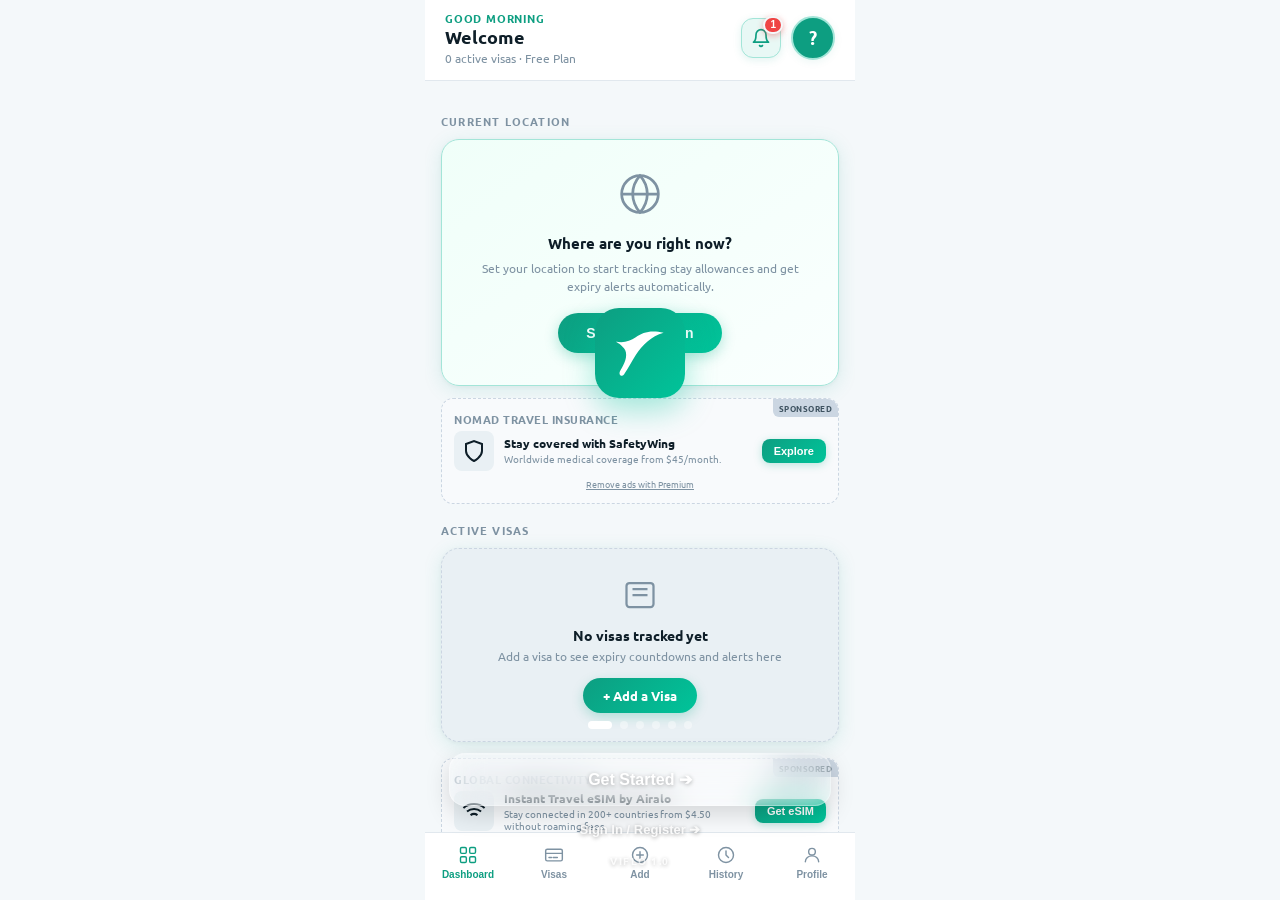
==== commit 7ae3fba3: "Add files via upload" ====
--- a/index.html
+++ b/index.html
@@ -21,7 +21,9 @@
   } from "https://www.gstatic.com/firebasejs/10.8.0/firebase-auth.js";
   import { 
     getFirestore, 
-    enableIndexedDbPersistence,
+    initializeFirestore,
+    persistentLocalCache,
+    persistentMultipleTabManager,
     getDocFromServer,
     doc, 
     getDoc, 
@@ -81,15 +83,14 @@
   try {
     const app = initializeApp(firebaseConfig);
     const auth = getAuth(app);
-    const db = getFirestore(app, firebaseConfig.firestoreDatabaseId);
-
-    // Enable offline persistence so local state operates even if connection to backend delays
+    let db;
     try {
-      enableIndexedDbPersistence(db).catch(err => {
-        console.warn("Firestore offline persistence fallback:", err.code);
-      });
-    } catch (pe) {
-      console.warn("IndexedDb persistence init note:", pe);
+      db = initializeFirestore(app, {
+        localCache: persistentLocalCache({ tabManager: persistentMultipleTabManager() }),
+        experimentalAutoDetectLongPolling: true
+      }, firebaseConfig.firestoreDatabaseId);
+    } catch (e) {
+      db = getFirestore(app, firebaseConfig.firestoreDatabaseId);
     }
 
     // Validate connection to Firestore as per Firebase skill guidelines
@@ -104,7 +105,7 @@
         ]);
       } catch (error) {
         if (error instanceof Error) {
-          console.warn("Firestore connection status:", error.message);
+          console.log("Firestore connection status:", error.message);
         }
       }
     }
@@ -449,8 +450,12 @@
         const modalEmail = (document.getElementById('auth-email') ? document.getElementById('auth-email').value : '').trim();
         let defaultEmail = (obEmail || modalEmail).toLowerCase().trim();
         if (!defaultEmail) {
-          const randId = Math.floor(1000 + Math.random() * 9000);
-          defaultEmail = 'google.user.' + randId + '@gmail.com';
+          const userTypedEmail = prompt("Firebase Önizleme ortamında (unauthorized domain) Google Pop-up kısıtlı olduğu için e-posta adresinizi girin:", "yamanozgur@gmail.com");
+          if (userTypedEmail && userTypedEmail.includes('@')) {
+            defaultEmail = userTypedEmail.trim().toLowerCase();
+          } else {
+            defaultEmail = 'yamanozgur@gmail.com';
+          }
         }
         
         const googleName = (document.getElementById('ob-name') ? document.getElementById('ob-name').value : '').trim() || (defaultEmail.split('@')[0] || 'Google Explorer');
@@ -728,7 +733,7 @@
 <link rel="apple-touch-icon" href="https://raw.githubusercontent.com/yamanozgur/visaflow/main/favicon.png">
 <!-- Open Graph -->
 <meta name="description" content="Smart visa and travel tracking for digital nomads">
-<meta property="og:title" content="viflo — Freedom to Wander">
+<meta property="og:title" content="viflo — Visa &amp; Residency Tracker">
 <meta property="og:description" content="Smart visa and travel tracking with kırlangıç freedom">
 <meta property="og:type" content="website">
 
@@ -1236,23 +1241,21 @@
 <body>
 
 <!-- APP INITIAL SPLASH / LOADING SCREEN -->
-<div id="app-splash" style="position:fixed; inset:0; z-index:999999; background:linear-gradient(135deg, var(--green) 0%, #00C49A 100%); display:flex; flex-direction:column; align-items:center; justify-content:center; max-width:430px; margin:0 auto; transition:opacity 0.4s ease, visibility 0.4s ease;">
+<div id="app-splash" style="position:fixed; inset:0; z-index:999999; background:#ffffff; display:flex; flex-direction:column; align-items:center; justify-content:center; max-width:430px; margin:0 auto; transition:opacity 0.4s ease, visibility 0.4s ease;">
   <div style="display:flex; flex-direction:column; align-items:center; justify-content:center;">
-    <div style="width:140px; height:140px; display:flex; align-items:center; justify-content:center; filter:drop-shadow(0 12px 28px rgba(0,0,0,0.2));">
-      <img src="https://raw.githubusercontent.com/yamanozgur/visaflow/main/logo.png" alt="viflo logo" style="width:100%; height:100%; object-fit:contain; display:block;" onerror="this.style.display='none';if(this.nextElementSibling)this.nextElementSibling.style.display='flex';">
-      <div style="display:none; width:84px; height:84px; border-radius:22px; background:rgba(255,255,255,0.18); backdrop-filter:blur(10px); -webkit-backdrop-filter:blur(10px); border:1.5px solid rgba(255,255,255,0.35); align-items:center; justify-content:center; color:#ffffff; box-shadow:0 14px 32px rgba(0,0,0,0.15);">
+    <div style="width:180px; height:180px; display:flex; align-items:center; justify-content:center;">
+      <img src="https://raw.githubusercontent.com/yamanozgur/visaflow/main/vf_logo.png" alt="viflo logo" style="width:100%; height:100%; object-fit:contain; display:block;" onerror="this.style.display='none';if(this.nextElementSibling)this.nextElementSibling.style.display='flex';">
+      <div style="display:none; width:84px; height:84px; border-radius:22px; background:var(--bg2); border:1.5px solid var(--border); align-items:center; justify-content:center; color:var(--green); box-shadow:0 14px 32px rgba(0,0,0,0.1);">
         <svg width="50" height="50" viewBox="0 0 32 32" fill="currentColor">
           <path d="M30 4C22.5 6.2 17.5 11.2 13.5 17.2C11 21 9 25.2 6.5 28.7C5.8 29.7 4.5 29.7 4 28.7C3.5 27.7 4.3 26.2 5.3 24.7C7.5 21.2 9 16.2 6.5 13.2C4.3 10.5 1.5 9.2 1.5 9.2C6 10.2 10 9.2 13.5 6.7C17.5 3.7 22.5 2.2 30 4Z"/>
         </svg>
       </div>
     </div>
-    <div style="font-size:36px; font-weight:900; letter-spacing:-1.2px; color:#ffffff; margin-top:10px;">viflo</div>
-    <div style="font-size:12px; font-weight:700; color:rgba(255,255,255,0.85); letter-spacing:2px; text-transform:uppercase; margin-top:2px;">Travel &amp; Visa Freedom</div>
   </div>
   <div style="margin-top:28px; display:flex; align-items:center; gap:8px;">
-    <div style="width:9px; height:9px; border-radius:50%; background:#ffffff; animation: splashPulse 1.2s infinite ease-in-out;"></div>
-    <div style="width:9px; height:9px; border-radius:50%; background:#ffffff; animation: splashPulse 1.2s infinite ease-in-out 0.2s;"></div>
-    <div style="width:9px; height:9px; border-radius:50%; background:#ffffff; animation: splashPulse 1.2s infinite ease-in-out 0.4s;"></div>
+    <div style="width:9px; height:9px; border-radius:50%; background:var(--green); animation: splashPulse 1.2s infinite ease-in-out;"></div>
+    <div style="width:9px; height:9px; border-radius:50%; background:var(--green); animation: splashPulse 1.2s infinite ease-in-out 0.2s;"></div>
+    <div style="width:9px; height:9px; border-radius:50%; background:var(--green); animation: splashPulse 1.2s infinite ease-in-out 0.4s;"></div>
   </div>
 </div>
 
@@ -1260,17 +1263,15 @@
 <div id="onboarding" class="ob-full-bg">
   <div class="ob-slides">
     <div class="ob-slide active" id="ob-slide-0">
-      <div style="width:240px;margin:0 auto;flex-shrink:0;display:flex;flex-direction:column;align-items:center;justify-content:center;gap:12px;">
-        <div style="width:160px;height:160px;display:flex;align-items:center;justify-content:center;filter:drop-shadow(0 10px 24px rgba(0,0,0,0.15));">
-          <img src="https://raw.githubusercontent.com/yamanozgur/visaflow/main/logo.png" alt="viflo logo" style="width:100%;height:100%;object-fit:contain;display:block;" onerror="this.style.display='none';if(this.nextElementSibling)this.nextElementSibling.style.display='flex';">
+      <div style="width:220px;margin:0 auto;flex-shrink:0;display:flex;flex-direction:column;align-items:center;justify-content:center;">
+        <div style="width:180px;height:180px;display:flex;align-items:center;justify-content:center;">
+          <img src="https://raw.githubusercontent.com/yamanozgur/visaflow/main/vf_logo.png" alt="viflo logo" style="width:100%;height:100%;object-fit:contain;display:block;" onerror="this.style.display='none';if(this.nextElementSibling)this.nextElementSibling.style.display='flex';">
           <div style="display:none;width:90px;height:90px;border-radius:24px;background:linear-gradient(135deg,var(--green) 0%,#00C49A 100%);align-items:center;justify-content:center;color:#ffffff;box-shadow:0 12px 30px rgba(0,196,154,0.35);">
             <svg width="54" height="54" viewBox="0 0 32 32" fill="currentColor">
               <path d="M30 4C22.5 6.2 17.5 11.2 13.5 17.2C11 21 9 25.2 6.5 28.7C5.8 29.7 4.5 29.7 4 28.7C3.5 27.7 4.3 26.2 5.3 24.7C7.5 21.2 9 16.2 6.5 13.2C4.3 10.5 1.5 9.2 1.5 9.2C6 10.2 10 9.2 13.5 6.7C17.5 3.7 22.5 2.2 30 4Z"/>
             </svg>
           </div>
         </div>
-        <div style="font-size:36px;font-weight:900;letter-spacing:-1.2px;color:var(--text);margin-top:2px;">viflo</div>
-        <div style="font-size:13px;font-weight:700;color:var(--green);letter-spacing:1px;text-transform:uppercase;">Freedom to Wander</div>
       </div>
     </div>
     <div class="ob-slide" id="ob-slide-1">
@@ -1305,8 +1306,8 @@
         </div>
 
         <div style="display:flex;background:var(--bg2);padding:3px;border-radius:12px;margin-bottom:16px;">
-          <button id="ob-auth-tab-register" onclick="setObAuthTab('register')" style="flex:1;padding:8px;border:none;border-radius:10px;font-size:12px;font-weight:700;cursor:pointer;background:var(--card);color:var(--green);box-shadow:var(--shadow-sm);transition:all 0.2s;">Register</button>
-          <button id="ob-auth-tab-login" onclick="setObAuthTab('login')" style="flex:1;padding:8px;border:none;border-radius:10px;font-size:12px;font-weight:700;cursor:pointer;background:transparent;color:var(--muted);transition:all 0.2s;">Sign In</button>
+          <button id="ob-auth-tab-login" onclick="setObAuthTab('login')" style="flex:1;padding:8px;border:none;border-radius:10px;font-size:12px;font-weight:700;cursor:pointer;background:var(--card);color:var(--green);box-shadow:var(--shadow-sm);transition:all 0.2s;">Sign In</button>
+          <button id="ob-auth-tab-register" onclick="setObAuthTab('register')" style="flex:1;padding:8px;border:none;border-radius:10px;font-size:12px;font-weight:700;cursor:pointer;background:transparent;color:var(--muted);transition:all 0.2s;">Register</button>
         </div>
 
         <div id="ob-auth-fields">
@@ -1314,12 +1315,12 @@
           <input class="form-input" id="ob-auth-email" type="email" placeholder="name@example.com" autocomplete="email">
           <div style="display:flex; justify-content:space-between; align-items:center; margin-top:8px;">
             <label class="form-label" style="margin-bottom:0">Password</label>
-            <a href="#" id="ob-auth-forgot-password-link" onclick="handleForgotPassword(event)" style="font-size:12px; font-weight:700; color:var(--green); text-decoration:none; background:var(--green-l); padding:2px 8px; border-radius:6px; display:none;">Forgot Password?</a>
+            <a href="#" id="ob-auth-forgot-password-link" onclick="handleForgotPassword(event)" style="font-size:12px; font-weight:700; color:var(--green); text-decoration:none; background:var(--green-l); padding:2px 8px; border-radius:6px; display:inline-block;">Forgot Password?</a>
           </div>
-          <input class="form-input" id="ob-auth-password" type="password" placeholder="••••••••" autocomplete="new-password">
+          <input class="form-input" id="ob-auth-password" type="password" placeholder="••••••••" autocomplete="current-password">
         </div>
 
-        <button class="submit-btn" id="ob-auth-submit-btn" onclick="submitObAuth()" style="margin-top:16px;">Create Cloud Account</button>
+        <button class="submit-btn" id="ob-auth-submit-btn" onclick="submitObAuth()" style="margin-top:16px;">Sign In to Cloud</button>
         
         <div style="display:flex;align-items:center;margin:14px 0;gap:8px;">
           <div style="flex:1;height:1px;background:var(--border)"></div>
@@ -1820,15 +1821,14 @@
       
       <div style="font-size:11px;font-weight:700;color:var(--muted);text-transform:uppercase;letter-spacing:1px;margin-bottom:8px">Product Ecosystem</div>
       <div style="display:flex;gap:10px">
-        <div style="flex:1;background:var(--card);padding:12px 10px;border-radius:12px;border:1px solid var(--border);text-align:center">
-          <div style="width:36px;height:36px;border-radius:10px;background:var(--green-l);color:var(--green);display:flex;align-items:center;justify-content:center;margin:0 auto 6px"><svg width="20" height="20" viewBox="0 0 24 24" fill="none" stroke="currentColor" stroke-width="2" stroke-linecap="round" stroke-linejoin="round"><path d="M17.8 19.2 16 11l3.5-3.5C20 7 20 5.5 19 4.5s-2.5-1-3 0L12.5 8 4.3 6.2c-.5-.1-.9.1-1.1.5l-.3.6c-.2.5 0 1 .4 1.3L8 12.5l-3.5 3.5-2.2-.7c-.4-.1-.8.1-1 .4l-.3.5c-.2.4 0 .9.3 1.2l3.3 3.3c.3.3.8.5 1.2.3l.5-.3c.3-.2.5-.6.4-1l-.7-2.2 3.5-3.5 3.9 4.7c.3.4.8.6 1.3.4l.6-.3c.4-.2.6-.6.5-1.1z"/></svg></div>
-          <div style="font-size:12px;font-weight:800;color:var(--text)">Viflo</div>
-          <div style="font-size:10px;color:var(--muted)">Visa &amp; Stay Tracker</div>
+        <div style="flex:1;background:var(--card);padding:14px 10px;border-radius:12px;border:1px solid var(--border);text-align:center;display:flex;flex-direction:column;align-items:center;justify-content:center">
+          <img src="https://raw.githubusercontent.com/yamanozgur/visaflow/main/viflo_green.png" style="height:44px;max-width:110px;object-fit:contain;display:block;margin:0 auto 4px;" alt="Viflo Logo" id="about-viflo-logo" />
+          <div style="font-size:10px;color:var(--muted)">Visa &amp; Residency Tracker</div>
         </div>
-        <div style="flex:1;background:var(--card);padding:12px 10px;border-radius:12px;border:1px solid var(--border);text-align:center">
-          <div style="width:36px;height:36px;border-radius:10px;background:var(--blue-l);color:var(--blue);display:flex;align-items:center;justify-content:center;margin:0 auto 6px"><svg width="20" height="20" viewBox="0 0 24 24" fill="none" stroke="currentColor" stroke-width="2" stroke-linecap="round" stroke-linejoin="round"><path d="m12 3-1.9 5.8a2 2 0 0 1-1.3 1.3L3 12l5.8 1.9a2 2 0 0 1 1.3 1.3L12 21l1.9-5.8a2 2 0 0 1 1.3-1.3L21 12l-5.8-1.9a2 2 0 0 1-1.3-1.3L12 3z"/></svg></div>
-          <div style="font-size:12px;font-weight:800;color:var(--text)">VibeSpot</div>
+        <div style="flex:1;background:var(--card);padding:14px 10px;border-radius:12px;border:1px solid var(--border);text-align:center;display:flex;flex-direction:column;align-items:center;justify-content:center">
+          <img src="https://raw.githubusercontent.com/yamanozgur/visaflow/main/vr.png" style="height:44px;max-width:110px;object-fit:contain;display:block;margin:0 auto 4px;" alt="VibeRoutes Logo" id="about-vr-logo" />
           <div style="font-size:10px;color:var(--muted)">Travel Discovery</div>
+          <div style="display:inline-block;margin-top:6px;padding:2px 8px;background:rgba(245,158,11,0.12);color:#d97706;border:1px solid rgba(245,158,11,0.3);border-radius:10px;font-size:9px;font-weight:800;letter-spacing:0.5px;text-transform:uppercase">Coming Soon</div>
         </div>
       </div>
     </div>
@@ -2003,28 +2003,44 @@
     <div class="modal-title" id="pw-title">Unlock Full Viflo</div>
     <div class="modal-sub" id="pw-subtitle">Try all Premium features free for 7 days. Cancel anytime before trial ends.</div>
     <div class="paywall-features">
-      <div class="pw-feature-item"><span class="pw-feature-icon">✓</span><span><strong>Unlimited Visas &amp; Passports</strong></span></div>
-      <div class="pw-feature-item"><span class="pw-feature-icon">✓</span><span><strong>Residency Permit Tracker</strong> with annual day counter</span></div>
-      <div class="pw-feature-item"><span class="pw-feature-icon">✓</span><span><strong>Schengen 90/180 Calculator</strong></span></div>
-      <div class="pw-feature-item"><span class="pw-feature-icon">✓</span><span><strong>Ad-Free</strong> experience</span></div>
-      <div class="pw-feature-item"><span class="pw-feature-icon">✓</span><span><strong>Smart Notifications</strong> before limits</span></div>
+      <div class="pw-feature-item"><span class="pw-feature-icon">✓</span><span><strong>Unlimited Passports, Visas &amp; Residencies</strong></span></div>
+      <div class="pw-feature-item"><span class="pw-feature-icon">✓</span><span><strong>Advanced Schengen 90/180 &amp; Safe Return Calculator</strong></span></div>
+      <div class="pw-feature-item"><span class="pw-feature-icon">✓</span><span><strong>183-Day Tax Residency Watch &amp; Stay Monitor</strong></span></div>
+      <div class="pw-feature-item"><span class="pw-feature-icon">✓</span><span><strong>Google &amp; Apple Calendar Sync</strong> (.ics auto-export)</span></div>
+      <div class="pw-feature-item"><span class="pw-feature-icon">✓</span><span><strong>Full Cloud Sync</strong> across all devices (Firebase)</span></div>
+      <div class="pw-feature-item"><span class="pw-feature-icon">✓</span><span><strong>PDF/CSV Export</strong> &amp; Social Footprint Card</span></div>
+      <div class="pw-feature-item"><span class="pw-feature-icon">✓</span><span><strong>Smart Reminders</strong> before visa &amp; stay limits expire</span></div>
+      <div class="pw-feature-item"><span class="pw-feature-icon">✓</span><span><strong>100% Ad-Free</strong> premium experience</span></div>
     </div>
-    <div class="paywall-price-box" style="margin-bottom:12px">
+    <div class="paywall-price-box" style="margin-bottom:12px;padding:12px">
       <div class="paywall-price-title" style="margin-bottom:8px">Select Your Plan (7-Day Free Trial Included)</div>
-      <div style="display:grid;grid-template-columns:1fr 1fr;gap:8px;margin-bottom:6px">
+      
+      <!-- Subscription Plans Grid -->
+      <div style="display:grid;grid-template-columns:1fr 1fr;gap:8px;margin-bottom:8px">
         <div style="border:1.5px solid var(--border);border-radius:12px;padding:10px;text-align:center;background:var(--bg2)">
           <div style="font-size:11px;font-weight:700;color:var(--muted)">MONTHLY</div>
-          <div style="font-size:16px;font-weight:800;color:var(--text);margin:2px 0">$4.99<span style="font-size:11px;font-weight:400;color:var(--muted)">/mo</span></div>
+          <div style="font-size:16px;font-weight:800;color:var(--text);margin:2px 0">$3.99<span style="font-size:11px;font-weight:400;color:var(--muted)">/mo</span></div>
           <div style="font-size:10px;color:var(--muted)">7 days free trial</div>
         </div>
         <div style="border:2px solid var(--green);border-radius:12px;padding:10px;text-align:center;background:var(--green-l);position:relative">
-          <div style="position:absolute;top:-8px;right:8px;background:var(--green);color:#fff;font-size:9px;font-weight:800;padding:2px 6px;border-radius:8px">SAVE 25%</div>
-          <div style="font-size:11px;font-weight:700;color:var(--green)">ANNUAL</div>
-          <div style="font-size:16px;font-weight:800;color:var(--green);margin:2px 0">$44.99<span style="font-size:11px;font-weight:400;color:var(--green)">/yr</span></div>
-          <div style="font-size:10px;color:var(--green);font-weight:600">~$3.75/month</div>
+          <div style="position:absolute;top:-8px;right:8px;background:var(--green);color:#fff;font-size:9px;font-weight:800;padding:2px 6px;border-radius:8px">LAUNCH 50% OFF</div>
+          <div style="font-size:11px;font-weight:700;color:var(--green)">ANNUAL (LAUNCH PROMO)</div>
+          <div style="font-size:16px;font-weight:800;color:var(--green);margin:2px 0">$19.99<span style="font-size:11px;font-weight:400;color:var(--green)">/yr</span> <span style="font-size:11px;text-decoration:line-through;color:var(--muted);font-weight:400">$39.99</span></div>
+          <div style="font-size:10px;color:var(--green);font-weight:600">~$1.66/month · 7 days free</div>
+          <div style="font-size:9.5px;color:#D97706;font-weight:700;margin-top:3px;background:rgba(245,158,11,0.12);padding:2px 6px;border-radius:6px;display:inline-block">⏳ Offer ends Sept 30, 2026</div>
         </div>
       </div>
-      <div style="font-size:11.5px;font-weight:700;color:var(--green);margin-top:6px;display:flex;align-items:center;justify-content:center;gap:4px">
+
+      <!-- Founder Lifetime Pass Banner -->
+      <div style="border:1.5px dashed #F59E0B;border-radius:12px;padding:10px 12px;background:rgba(245,158,11,0.08);text-align:center;position:relative">
+        <div style="display:inline-block;background:linear-gradient(135deg,#F59E0B 0%,#D97706 100%);color:#fff;font-size:9px;font-weight:800;padding:2px 8px;border-radius:10px;letter-spacing:0.5px;text-transform:uppercase;margin-bottom:4px">
+          ⚡ FOUNDER PASS (First 200 Users Only)
+        </div>
+        <div style="font-size:16px;font-weight:800;color:var(--text)">$49.99 <span style="font-size:11px;font-weight:600;color:var(--text2)">· One-Time Payment</span></div>
+        <div style="font-size:10.5px;color:var(--muted);margin-top:2px">Pay once, own forever. No recurring fees or subscriptions.</div>
+      </div>
+
+      <div style="font-size:11.5px;font-weight:700;color:var(--green);margin-top:8px;display:flex;align-items:center;justify-content:center;gap:4px">
         <span>7 Days $0.00 · Cancel anytime in 1-click</span>
       </div>
     </div>
@@ -2213,6 +2229,33 @@
       </button>
     </div>
     <button class="secondary-btn" onclick="closeModal('share-footprint-modal')" style="margin-top:10px">Close</button>
+  </div>
+</div>
+
+<!-- SMART TRAVEL INSIGHTS MODAL -->
+<div class="modal-overlay" id="smart-insights-modal">
+  <div class="modal" style="max-width:500px; width:95%; max-height:85vh; display:flex; flex-direction:column; padding:20px;">
+    <div class="modal-handle"></div>
+    <div style="display:flex; justify-content:space-between; align-items:center; margin-bottom:14px;">
+      <div style="display:flex; align-items:center; gap:10px;">
+        <div style="width:38px; height:38px; border-radius:12px; background:linear-gradient(135deg,var(--green) 0%,#00C49A 100%); display:flex; align-items:center; justify-content:center; color:#fff; flex-shrink:0; box-shadow:0 3px 10px rgba(0,168,132,0.25)">
+          <svg width="20" height="20" viewBox="0 0 24 24" fill="none" stroke="currentColor" stroke-width="2" stroke-linecap="round" stroke-linejoin="round">
+            <path d="M12 2v4M12 18v4M4.93 4.93l2.83 2.83M16.24 16.24l2.83 2.83M2 12h4M18 12h4M4.93 19.07l2.83-2.83M16.24 7.76l2.83-2.83"/>
+          </svg>
+        </div>
+        <div>
+          <div class="modal-title" style="margin:0; text-align:left; font-size:16px;">Smart Travel Insights</div>
+          <div style="font-size:11px; color:var(--muted)">Personalized mobility &amp; visa recommendations</div>
+        </div>
+      </div>
+      <button style="background:var(--bg3); border:none; width:30px; height:30px; border-radius:50%; cursor:pointer; font-weight:bold; color:var(--text)" onclick="closeModal('smart-insights-modal')">✕</button>
+    </div>
+
+    <!-- Insights List Container -->
+    <div id="smart-insights-modal-container" style="flex:1; overflow-y:auto; display:flex; flex-direction:column; gap:12px; padding-right:2px">
+      <!-- Dynamically populated -->
+    </div>
+    <button class="secondary-btn" onclick="closeModal('smart-insights-modal')" style="margin-top:14px">Close</button>
   </div>
 </div>
 
@@ -2853,6 +2896,7 @@
         bg.style.backgroundSize = 'cover';
         bg.style.backgroundPosition = 'center';
         bg.style.backgroundRepeat = 'no-repeat';
+        bg.style.filter = 'brightness(1.10)';
       }
     };
     img.onerror = () => {
@@ -3110,10 +3154,30 @@
     '</div>';
 }
 
-function renderSmartInsights(){
-  var el = document.getElementById('smart-insights-section');
-  if(!el) return;
-
+function openVisaCheckTab(destCountry){
+  showPage('visas', 'check');
+  if(destCountry){
+    setTimeout(function(){
+      var inp = document.getElementById('vc-destination');
+      if(inp){
+        inp.value = destCountry;
+        runVisaCheck();
+      }
+    }, 50);
+  }
+}
+
+function scrollToSchengenSection(){
+  showPage('home');
+  setTimeout(function(){
+    var sec = document.getElementById('schengen-tracker-section');
+    if(sec){
+      sec.scrollIntoView({ behavior: 'smooth', block: 'center' });
+    }
+  }, 50);
+}
+
+function getSmartInsightsList(){
   var insights = [];
 
   // 1. Passport Strength & Visa Free Tips
@@ -3124,7 +3188,7 @@
       icon: '<svg width="20" height="20" viewBox="0 0 24 24" fill="none" stroke="currentColor" stroke-width="2"><rect x="3" y="4" width="18" height="16" rx="2"/><path d="M7 8h10"/><path d="M7 12h10"/></svg>',
       title: pName + ' Passport Mobility',
       body: 'Your ' + pName + ' passport grants visa-free access to top destinations like ' + popularVF.slice(0, 4).join(', ') + '. Check full visa rules in 1-tap.',
-      action: 'showPage("visas"); setVisaSubTab("check")',
+      action: 'closeModal("smart-insights-modal"); openVisaCheckTab();',
       actionText: 'Check Visa Rules ➔'
     });
   }
@@ -3137,8 +3201,8 @@
       icon: '<svg width="20" height="20" viewBox="0 0 24 24" fill="none" stroke="currentColor" stroke-width="2"><circle cx="12" cy="12" r="10"/></svg>',
       title: 'Schengen Rolling Window Status',
       body: 'You have used ' + schUsed + ' of 90 Schengen days. You have <strong>' + schLeft + ' safe days</strong> available in your current rolling 180-day window.',
-      action: 'showPage("home")',
-      actionText: 'View 90/180 Details'
+      action: 'closeModal("smart-insights-modal"); scrollToSchengenSection();',
+      actionText: 'View 90/180 Details ➔'
     });
   }
 
@@ -3162,35 +3226,68 @@
         icon: '<svg width="20" height="20" viewBox="0 0 24 24" fill="none" stroke="currentColor" stroke-width="2"><line x1="18" y1="20" x2="18" y2="10"/><line x1="12" y1="20" x2="12" y2="4"/><line x1="6" y1="20" x2="6" y2="14"/></svg>',
         title: topC + ' Stay & Tax Residency Watch',
         body: 'You have logged <strong>' + daysSpent + ' days</strong> in ' + topC + ' in ' + currentYear + '. You have <strong>' + taxRem + ' days remaining</strong> before reaching the standard 183-day physical presence tax residency threshold.',
-        action: 'showPage("history")',
+        action: 'closeModal("smart-insights-modal"); showPage("history");',
         actionText: 'View Travel History ➔'
       });
     }
   }
 
+  return insights;
+}
+
+function renderSmartInsights(){
+  var el = document.getElementById('smart-insights-section');
+  if(!el) return;
+
+  var insights = getSmartInsightsList();
   if(!insights.length) {
     el.innerHTML = '';
     return;
   }
 
-  var html = '<div class="section-title">Smart Travel Insights &amp; Recommendations</div>'+
-             '<div style="display:flex;flex-direction:column;gap:10px;margin-bottom:16px">';
+  var countText = insights.length + ' Insight' + (insights.length > 1 ? 's' : '');
+
+  el.innerHTML =
+    '<div class="section-title">Smart Travel Insights &amp; Recommendations</div>' +
+    '<div class="card" style="cursor:pointer; padding:14px 16px; margin-bottom:16px" onclick="openSmartInsightsModal()">' +
+      '<div style="display:flex; align-items:center; gap:12px">' +
+        '<div style="width:40px; height:40px; border-radius:12px; background:linear-gradient(135deg,var(--green) 0%,#00C49A 100%); display:flex; align-items:center; justify-content:center; color:#fff; flex-shrink:0; box-shadow:0 3px 10px rgba(0,168,132,0.22)">' +
+          '<svg width="20" height="20" viewBox="0 0 24 24" fill="none" stroke="currentColor" stroke-width="2" stroke-linecap="round" stroke-linejoin="round">' +
+            '<path d="M12 2v4M12 18v4M4.93 4.93l2.83 2.83M16.24 16.24l2.83 2.83M2 12h4M18 12h4M4.93 19.07l2.83-2.83M16.24 7.76l2.83-2.83"/>' +
+          '</svg>' +
+        '</div>' +
+        '<div style="flex:1; min-width:0">' +
+          '<div style="font-size:13.5px; font-weight:800; color:var(--text); white-space:nowrap; overflow:hidden; text-overflow:ellipsis">Smart Travel Insights</div>' +
+          '<div style="font-size:11px; color:var(--muted); margin-top:2px; white-space:nowrap; overflow:hidden; text-overflow:ellipsis">Passport mobility, Schengen &amp; tax rules</div>' +
+        '</div>' +
+        '<div style="font-size:11px; font-weight:700; color:var(--green); background:var(--green-l); padding:4px 10px; border-radius:20px; white-space:nowrap; border:1px solid var(--green-b); flex-shrink:0">' +
+          countText +
+        '</div>' +
+      '</div>' +
+    '</div>';
+}
+
+function openSmartInsightsModal(){
+  var container = document.getElementById('smart-insights-modal-container');
+  if(!container) return;
+
+  var insights = getSmartInsightsList();
+  var html = '';
 
   insights.forEach(function(item){
-    html += '<div class="card" style="padding:14px 16px;border-radius:16px;background:var(--card);border:1.5px solid var(--border);box-shadow:var(--shadow-sm)">'+
-      '<div style="display:flex;align-items:flex-start;gap:12px">'+
-        '<div style="font-size:24px;line-height:1;padding:8px;background:var(--bg2);border-radius:12px;border:1px solid var(--border)">'+item.icon+'</div>'+
-        '<div style="flex:1">'+
-          '<div style="font-size:14px;font-weight:800;color:var(--text)">'+item.title+'</div>'+
-          '<div style="font-size:12px;color:var(--muted);margin-top:4px;line-height:1.4">'+item.body+'</div>'+
-          (item.actionText ? '<button onclick="'+item.action+'" style="margin-top:8px;padding:4px 10px;background:var(--green-l);color:var(--green);border:1px solid var(--green-b);border-radius:8px;font-size:11px;font-weight:700;cursor:pointer">'+item.actionText+'</button>' : '')+
-        '</div>'+
-      '</div>'+
+    var safeAction = item.action ? item.action.replace(/"/g, '&quot;') : '';
+    html += '<div class="card" style="padding:14px 16px; border-radius:16px; background:var(--card); border:1.5px solid var(--border); box-shadow:var(--shadow-sm); display:flex; flex-direction:column; gap:10px">' +
+      '<div style="display:flex; align-items:center; gap:10px">' +
+        '<div style="font-size:18px; line-height:1; padding:7px; background:var(--bg2); border-radius:10px; border:1px solid var(--border); flex-shrink:0; color:var(--green)">' + item.icon + '</div>' +
+        '<div style="font-size:14px; font-weight:800; color:var(--text); line-height:1.25">' + item.title + '</div>' +
+      '</div>' +
+      '<div style="font-size:12px; color:var(--muted); line-height:1.45">' + item.body + '</div>' +
+      (item.actionText ? '<div><button onclick="' + safeAction + '" style="width:100%; padding:8px 12px; background:var(--green-l); color:var(--green); border:1px solid var(--green-b); border-radius:10px; font-size:12px; font-weight:700; cursor:pointer; text-align:center">' + item.actionText + '</button></div>' : '') +
     '</div>';
   });
 
-  html += '</div>';
-  el.innerHTML = html;
+  container.innerHTML = html;
+  openModal('smart-insights-modal');
 }
 
 function getContinent(c){
@@ -3207,20 +3304,18 @@
 function renderDashboardFootprint(){
   var el = document.getElementById('dashboard-footprint-section');
   if(!el) return;
-  var filtered = state.travels || [];
-  var totalDays = filtered.reduce(function(s,t){ return s+(t.end?daysBetween(t.start,t.end)+1:daysFromEntry(t.start)); }, 0);
-  var uniqueCountries = [...new Set(filtered.map(function(t){ return t.country; }))];
+  var stats = getFootprintStats('all');
+  var totalDays = stats.totalDays;
+  var uniqueCountries = stats.uniqueCountries;
+  var countryStayMap = stats.countryDaysMap;
 
   var continentsSet = new Set();
-  var countryStayMap = {};
-  filtered.forEach(function(t){
-    continentsSet.add(getContinent(t.country));
-    var d = t.end ? daysBetween(t.start, t.end) + 1 : daysFromEntry(t.start);
-    countryStayMap[t.country] = (countryStayMap[t.country] || 0) + d;
+  uniqueCountries.forEach(function(c){
+    continentsSet.add(getContinent(c));
   });
 
-  var topCountry = Object.keys(countryStayMap).sort(function(a,b){ return countryStayMap[b] - countryStayMap[a]; })[0] || '—';
-  var topDays = topCountry !== '—' ? countryStayMap[topCountry] : 0;
+  var topCountry = stats.topCountry || '—';
+  var topDays = stats.topCountryDays || 0;
 
   var flagsHtml = '';
   if(uniqueCountries.length > 0){
@@ -3253,9 +3348,8 @@
             '<div style="font-size:16px; font-weight:800; color:#ffffff; letter-spacing:-0.2px">Passport Travel Footprint</div>'+
             '<div style="font-size:11px; color:rgba(255,255,255,0.85); font-weight:500">Global travel statistics &amp; stamped destinations</div>'+
           '</div>'+
-          '<div style="display:flex;gap:6px">'+
+          '<div>'+
             '<button onclick="openShareFootprintModal()" style="padding:6px 12px;background:rgba(255,255,255,0.22);color:#fff;border:1px solid rgba(255,255,255,0.4);border-radius:12px;font-size:11px;font-weight:700;cursor:pointer;backdrop-filter:blur(6px);white-space:nowrap">Share Card</button>'+
-            '<button onclick="showPage(\'history\')" style="padding:6px 12px;background:rgba(255,255,255,0.22);color:#fff;border:1px solid rgba(255,255,255,0.4);border-radius:12px;font-size:11px;font-weight:700;cursor:pointer;backdrop-filter:blur(6px);white-space:nowrap">History ➔</button>'+
           '</div>'+
         '</div>'+
 
@@ -3504,7 +3598,7 @@
       '<div class="section-title">Current Location</div>'+
       '<div style="border-radius:var(--radius);margin-bottom:12px;overflow:hidden;position:relative;min-height:180px;box-shadow:0 8px 32px rgba(0,0,0,0.2);border:none;" id="loc-card-home">'+
         '<div id="loc-bg-home" style="position:absolute;inset:0;background:linear-gradient('+homeGrad+');transition:opacity 0.5s;"></div>'+
-        '<div style="position:absolute;inset:0;background:linear-gradient(to bottom,rgba(0,0,0,0.1) 0%,rgba(0,0,0,0.55) 100%);z-index:1;"></div>'+
+        '<div style="position:absolute;inset:0;background:linear-gradient(to bottom,rgba(0,0,0,0.08) 0%,rgba(0,0,0,0.38) 100%);z-index:1;"></div>'+
         '<div style="position:relative;z-index:2;padding:14px 16px;display:flex;flex-direction:column;min-height:180px;">'+
           '<div style="display:flex;justify-content:space-between;align-items:flex-start;">'+
             '<div style="display:flex;align-items:center;gap:10px">'+
@@ -3603,7 +3697,7 @@
     '<div class="section-title">Current Location</div>'+
     '<div style="border-radius:var(--radius);margin-bottom:12px;overflow:hidden;position:relative;min-height:210px;box-shadow:0 8px 32px rgba(0,0,0,0.2);border:none;" id="loc-card">'+
       '<div id="loc-bg" style="position:absolute;inset:0;background:linear-gradient('+grad+');transition:opacity 0.5s;"></div>'+
-      '<div style="position:absolute;inset:0;background:linear-gradient(to bottom,rgba(0,0,0,0.05) 0%,rgba(0,0,0,0.48) 100%);z-index:1;"></div>'+
+      '<div style="position:absolute;inset:0;background:linear-gradient(to bottom,rgba(0,0,0,0.08) 0%,rgba(0,0,0,0.38) 100%);z-index:1;"></div>'+
       '<div style="position:relative;z-index:2;padding:14px 16px;display:flex;flex-direction:column;min-height:210px;">'+
 
         /* ── TOP ROW: flag + name + change ── */
@@ -4771,6 +4865,21 @@
   if(entry){
     if(!state.currentCountry){state.currentCountry=country;state.currentEntry=entry;}
     state.travels.unshift({country:country,code:cs.code||'',start:entry,end:null});
+  } else if(usedDays > 0) {
+    const targetC = (issuedBy && issuedBy !== 'Schengen') ? issuedBy : country;
+    if(targetC && targetC !== 'Schengen') {
+      const targetCs = getCS(targetC);
+      const pStart = start;
+      const pEndObj = new Date(new Date(start + 'T00:00:00').getTime() + Math.max(0, usedDays - 1) * 86400000);
+      const pEndStr = !isNaN(pEndObj.getTime()) ? pEndObj.toISOString().split('T')[0] : start;
+      state.travels.unshift({
+        country: targetC,
+        code: targetCs.code || '',
+        start: pStart,
+        end: pEndStr,
+        notes: 'Prior stay logged with ' + country + ' visa (' + usedDays + ' days)'
+      });
+    }
   }
   save();renderAll();showToast('Visa saved');
   ['add-country','add-start','add-end','add-stay','add-used','add-entry','add-reminder','add-notes'].forEach(function(i){document.getElementById(i).value='';});
@@ -4838,6 +4947,10 @@
 // CALENDAR INTEGRATION & EXPORT (.ics / Google Calendar)
 // ============================================================
 function openCalendarExportModal(title, dateStr, details) {
+  if (!state.user || !state.user.isPremium) {
+    openPaywall('calendar');
+    return;
+  }
   var nameEl = document.getElementById('cal-event-name');
   var dateEl = document.getElementById('cal-event-date');
   var descEl = document.getElementById('cal-event-desc');
@@ -5633,8 +5746,8 @@
 }
 
 function openPaywall(reason){
-  const titles={visa:'Visa Limit Reached',passport:'Multiple Passports',ads:'Remove Ads',info:'Viflo Premium',oturum:'Residency Tracking','visa-check':'Visa Check',export:'Export History',residency:'Residency Permit Tracker',schengen:'Schengen 90/180 Tracker'};
-  const subs={visa:'Free plan allows up to 2 active visas. Upgrade to track unlimited visas.',passport:'Free plan supports 1 passport. Upgrade for dual citizenship (up to 2 passports).',ads:'Remove all sponsored content with Premium.',info:'Unlock the full Viflo experience.',oturum:'Track residency permits and annual day requirements with Premium.','visa-check':'See instant entry requirements for your passport — visa type, max stay, and more. Available with Premium.',export:'Export your travel history as CSV or PDF. Available with Premium.',residency:'Track residency permits and minimum annual stay requirements. Available with Premium.',schengen:'Calculate remaining Schengen days, rolling 180-day window, and exact reset dates automatically with Premium.'};
+  const titles={visa:'Visa Limit Reached',passport:'Multiple Passports',ads:'Remove Ads',info:'Viflo Premium',oturum:'Residency Tracking','visa-check':'Visa Check',export:'Export History',residency:'Residency Permit Tracker',schengen:'Schengen 90/180 Tracker',calendar:'Calendar Export'};
+  const subs={visa:'Free plan allows up to 2 active visas. Upgrade to track unlimited visas.',passport:'Free plan supports 1 passport. Upgrade for dual citizenship (up to 2 passports).',ads:'Remove all sponsored content with Premium.',info:'Unlock the full Viflo experience.',oturum:'Track residency permits and annual day requirements with Premium.','visa-check':'See instant entry requirements for your passport — visa type, max stay, and more. Available with Premium.',export:'Export your travel history as CSV or PDF. Available with Premium.',residency:'Track residency permits and minimum annual stay requirements. Available with Premium.',schengen:'Calculate remaining Schengen days, rolling 180-day window, and exact reset dates automatically with Premium.',calendar:'Syncing visa & passport expiry reminders to Google & Apple Calendars is available with Premium.'};
   document.getElementById('pw-title').textContent=titles[reason]||'Viflo Premium';
   document.getElementById('pw-subtitle').textContent=subs[reason]||'Upgrade to unlock all features.';
   openModal('paywall-modal');
@@ -5644,21 +5757,40 @@
 // ============================================================
 // CONTACT
 // ============================================================
-function submitContact(){
+async function submitContact(){
   const name=document.getElementById('contact-name').value.trim();
   const email=document.getElementById('contact-email').value.trim();
   const subject=document.getElementById('contact-subject').value;
   const message=document.getElementById('contact-message').value.trim();
   if(!name||!email||!message){ showToast('Please fill in all fields'); return; }
   if(!email.includes('@')){ showToast('Please enter a valid email'); return; }
-  // Build mailto link as fallback (no backend yet)
-  const body=encodeURIComponent('Name: '+name+'\n\n'+message);
-  const subj=encodeURIComponent('[Viflo] '+(subject||'Message'));
-  window.location.href='mailto:hello@viflo.app?subject='+subj+'&body='+body;
+
+  // Save to Firebase Firestore if available
+  if (window.firebaseServices) {
+    try {
+      const { db, collection, addDoc } = window.firebaseServices;
+      await addDoc(collection(db, "contact_messages"), {
+        name: name,
+        email: email,
+        subject: subject || 'General',
+        message: message,
+        createdAt: new Date().toISOString(),
+        status: 'unread'
+      });
+    } catch(e) {
+      console.warn("Could not save message to Firestore:", e);
+    }
+  }
+
+  // Build mailto link to yamanozgur@gmail.com
+  const body=encodeURIComponent('Name: '+name+'\nEmail: '+email+'\n\n'+message);
+  const subj=encodeURIComponent('[Viflo Contact] '+(subject||'Message'));
+  window.location.href='mailto:yamanozgur@gmail.com?subject='+subj+'&body='+body;
+
   closeModal('contact-modal');
   ['contact-name','contact-email','contact-message'].forEach(function(i){document.getElementById(i).value='';});
   document.getElementById('contact-subject').value='';
-  showToast('Opening your email client…');
+  showToast('Message sent & opening email client…');
 }
 
 // ============================================================
@@ -5938,7 +6070,10 @@
     regFields.style.display = 'none';
     if (forgotLink) forgotLink.style.display = 'inline';
     submitBtn.textContent = 'Sign In';
-    if (pwdInput) pwdInput.setAttribute('autocomplete', 'current-password');
+    if (pwdInput) {
+      pwdInput.setAttribute('autocomplete', 'current-password');
+      pwdInput.value = '';
+    }
   } else {
     tabLogin.style.color = 'var(--muted)';
     tabLogin.style.borderBottomColor = 'transparent';
@@ -5947,7 +6082,10 @@
     regFields.style.display = 'block';
     if (forgotLink) forgotLink.style.display = 'none';
     submitBtn.textContent = 'Create Account';
-    if (pwdInput) pwdInput.setAttribute('autocomplete', 'new-password');
+    if (pwdInput) {
+      pwdInput.setAttribute('autocomplete', 'new-password');
+      pwdInput.value = '';
+    }
   }
 }
 
@@ -6850,25 +6988,38 @@
     const accountsSnap = await getDocs(collection(db, "accounts"));
     
     const usersMap = {};
-    usersSnap.forEach(function(docSnap) {
+    const processDoc = function(docSnap, colName) {
       const d = docSnap.data();
-      const userEmail = d.email || (d.appState && d.appState.currentUserEmail) || (d.appState && d.appState.user && d.appState.user.email) || '';
-      const cleanEmail = userEmail.trim() ? userEmail.trim().toLowerCase() : docSnap.id;
+      let userEmail = d.email || (d.appState && d.appState.currentUserEmail) || (d.appState && d.appState.user && d.appState.user.email) || '';
+      if (!userEmail || !userEmail.includes('@')) {
+        let raw = userEmail || docSnap.id;
+        if (raw.includes('_') && !raw.includes('@')) {
+          userEmail = raw.replace(/_([a-zA-Z0-9-]+)_([a-zA-Z0-9]+)$/, '@$1.$2');
+        } else {
+          userEmail = raw;
+        }
+      }
+      const cleanEmail = userEmail.trim().toLowerCase();
       const uName = d.name || (d.appState && d.appState.user && d.appState.user.name) || 'User';
       const isPrem = !!d.isPremium || (d.appState && d.appState.user && !!d.appState.user.isPremium);
-      usersMap[docSnap.id] = Object.assign({ id: docSnap.id, col: 'users', email: cleanEmail, name: uName, isPremium: isPrem }, d);
-    });
-
-    accountsSnap.forEach(function(docSnap) {
-      const d = docSnap.data();
-      const userEmail = d.email || (d.appState && d.appState.currentUserEmail) || (d.appState && d.appState.user && d.appState.user.email) || '';
-      const cleanEmail = userEmail.trim() ? userEmail.trim().toLowerCase() : docSnap.id;
-      const uName = d.name || (d.appState && d.appState.user && d.appState.user.name) || 'User';
-      const isPrem = !!d.isPremium || (d.appState && d.appState.user && !!d.appState.user.isPremium);
-      if (!usersMap[docSnap.id] && !usersMap[cleanEmail]) {
-        usersMap[docSnap.id] = Object.assign({ id: docSnap.id, col: 'accounts', email: cleanEmail, name: uName, isPremium: isPrem }, d);
+
+      const entry = Object.assign({ id: docSnap.id, col: colName, email: cleanEmail, name: uName, isPremium: isPrem }, d);
+
+      if (!usersMap[cleanEmail]) {
+        usersMap[cleanEmail] = entry;
+      } else {
+        if (isPrem) usersMap[cleanEmail].isPremium = true;
+        if (uName && uName !== 'User' && uName !== 'Explorer') usersMap[cleanEmail].name = uName;
+        if (d.provider) usersMap[cleanEmail].provider = d.provider;
+        if (colName === 'users' && docSnap.id.length > 15) {
+          usersMap[cleanEmail].id = docSnap.id;
+          usersMap[cleanEmail].col = 'users';
+        }
       }
-    });
+    };
+
+    usersSnap.forEach(function(docSnap) { processDoc(docSnap, 'users'); });
+    accountsSnap.forEach(function(docSnap) { processDoc(docSnap, 'accounts'); });
 
     window.adminUsersList = Object.values(usersMap);
     
@@ -7281,20 +7432,36 @@
 }
 
 function getFootprintStats(periodStr) {
-  var travels = state.travels || [];
+  var travels = (state.travels || []).slice();
   var filteredTrips = [];
   var countryDaysMap = {};
   var totalDays = 0;
 
+  // 1. Include active location stay if set and not already present as open trip in state.travels
+  if (state.currentCountry) {
+    var hasOpenTripForCurr = travels.some(function(t) { return t.country === state.currentCountry && !t.end; });
+    if (!hasOpenTripForCurr) {
+      travels.push({
+        country: state.currentCountry,
+        code: getCS(state.currentCountry).code || '',
+        start: state.currentEntry || today(),
+        end: null
+      });
+    }
+  }
+
+  // 2. Process all travel records
   travels.forEach(function(t) {
+    var cName = t.country;
+    if (!cName) return;
     var daysInP = getTripDaysInPeriod(t, periodStr);
     if (daysInP > 0) {
       filteredTrips.push(t);
       totalDays += daysInP;
-      if (!countryDaysMap[t.country]) {
-        countryDaysMap[t.country] = 0;
+      if (!countryDaysMap[cName]) {
+        countryDaysMap[cName] = 0;
       }
-      countryDaysMap[t.country] += daysInP;
+      countryDaysMap[cName] += daysInP;
     }
   });
 
@@ -7328,7 +7495,7 @@
   travels.forEach(function(t) {
     if (t.start) {
       var y = parseInt(t.start.split('-')[0], 10);
-      if (y && !isNaN(y) && y >= 2020 && y <= currentYr + 1) yearsSet.add(y);
+      if (y && !isNaN(y) && y >= 1990 && y <= currentYr + 1) yearsSet.add(y);
     }
   });
 
@@ -7378,6 +7545,7 @@
   var topCountryName = '';
   var categorySubtitle = '';
   var bgPhotoUrl = '';
+  var topCountryDaysText = '';
 
   if (hasNoTravels) {
     categorySubtitle = 'READY TO EXPLORE';
@@ -7386,6 +7554,9 @@
   } else {
     topCountryName = stats.topCountry || stats.uniqueCountries[0];
     categorySubtitle = 'TOP DESTINATION';
+    if (stats.topCountryDays > 0) {
+      topCountryDaysText = '📍 ' + stats.topCountryDays + (stats.topCountryDays === 1 ? ' Day Stayed' : ' Days Stayed');
+    }
     var topCs = getCS(topCountryName);
     bgPhotoUrl = (topCs && topCs.code) ? 
       'https://raw.githubusercontent.com/yamanozgur/visaflow/main/' + topCs.code + '.webp' : 
@@ -7420,9 +7591,11 @@
   var cardHeight = '533px'; // Fixed 9:16 Aspect Ratio for Instagram / TikTok Stories
 
   wrapper.innerHTML = 
-    '<div id="footprint-card-render" style="width:' + cardWidth + '; height:' + cardHeight + '; position:relative; overflow:hidden; border-radius:22px; box-shadow:0 20px 50px rgba(0,0,0,0.5); font-family: -apple-system, BlinkMacSystemFont, \'Segoe UI\', Roboto, Helvetica, Arial, serif; color:#ffffff; text-align:center; background:url(\'' + bgPhotoUrl + '\') center/cover no-repeat;">' +
-      '<!-- Minimal Shadow Overlay for Background Photo -->' +
-      '<div style="position:absolute; inset:0; background:linear-gradient(180deg, rgba(0,0,0,0.12) 0%, rgba(0,0,0,0.55) 100%); z-index:0"></div>' +
+    '<div id="footprint-card-render" style="width:' + cardWidth + '; height:' + cardHeight + '; position:relative; overflow:hidden; border-radius:22px; box-shadow:0 20px 50px rgba(0,0,0,0.5); font-family: -apple-system, BlinkMacSystemFont, \'Segoe UI\', Roboto, Helvetica, Arial, serif; color:#ffffff; text-align:center;">' +
+      '<!-- Balanced Background Photo Layer -->' +
+      '<div style="position:absolute; inset:0; background:url(\'' + bgPhotoUrl + '\') center/cover no-repeat; filter:brightness(1.10); z-index:0"></div>' +
+      '<!-- Gradient Overlay for Legibility -->' +
+      '<div style="position:absolute; inset:0; background:linear-gradient(180deg, rgba(0,0,0,0.10) 0%, rgba(0,0,0,0.38) 100%); z-index:0"></div>' +
       
       '<!-- 9:16 Story Poster Container -->' +
       '<div style="position:relative; z-index:1; height:100%; box-sizing:border-box; padding:18px 14px; display:flex; flex-direction:column; justify-content:space-between">' +
@@ -7443,9 +7616,15 @@
             '</div>' +
 
             '<!-- Main Serif Destination Headline -->' +
-            '<div style="font-family: Georgia, \'Playfair Display\', serif; font-size:24px; font-weight:900; letter-spacing:2.5px; text-transform:uppercase; color:#ffffff; text-shadow:0 2px 20px rgba(0,0,0,0.95); margin-bottom:4px; line-height:1.15">' +
+            '<div style="font-family: Georgia, \'Playfair Display\', serif; font-size:24px; font-weight:900; letter-spacing:2.5px; text-transform:uppercase; color:#ffffff; text-shadow:0 2px 20px rgba(0,0,0,0.95); margin-bottom:2px; line-height:1.15">' +
               topCountryName +
             '</div>' +
+
+            (topCountryDaysText ? 
+              '<div style="font-size:11px; font-weight:800; letter-spacing:1px; color:#A7F3D0; text-shadow:0 1px 4px rgba(0,0,0,0.9); margin-bottom:4px">' +
+                topCountryDaysText +
+              '</div>' : ''
+            ) +
           '</div>' +
 
           (hasNoTravels ? 
@@ -7492,7 +7671,9 @@
                   '<div style="font-size:8px; color:rgba(255,255,255,0.9); font-weight:600">Travel Footprint</div>' +
                 '</div>' +
               '</div>' +
-              '<div style="background:rgba(0,0,0,0.3); border:1px solid rgba(255,255,255,0.6); padding:3px 10px; border-radius:14px; font-size:9.5px; font-weight:800; color:#ffffff; text-shadow:0 1px 4px rgba(0,0,0,0.9)">Viflo </div>' +
+              '<div style="display:flex; align-items:center; justify-content:center; padding:2px 4px">' +
+                '<img src="https://raw.githubusercontent.com/yamanozgur/visaflow/main/viflo_white_vt.png" alt="viflo logo" style="height:22px; max-width:90px; object-fit:contain; filter:drop-shadow(0 2px 6px rgba(0,0,0,0.6)); display:block;" crossOrigin="anonymous">' +
+              '</div>' +
             '</div>' +
           '</div>' +
 
@@ -7510,8 +7691,8 @@
   var card = document.getElementById('footprint-card-render');
   if (!card) return;
   if (typeof html2canvas !== 'undefined') {
-    showToast("Generating story image...");
-    html2canvas(card, { scale: 2, useCORS: true, allowTaint: true, backgroundColor: null }).then(function(canvas) {
+    showToast("Generating story image (1080x1920)...");
+    html2canvas(card, { scale: 3.6, useCORS: true, allowTaint: true, backgroundColor: null }).then(function(canvas) {
       var link = document.createElement('a');
       var name = state.user ? (state.user.name || 'Nomad') : 'Nomad';
       link.download = name.replace(/\s+/g, '_') + '_Story_' + fpSelectedPeriod + '.png';
@@ -7539,7 +7720,7 @@
   showToast("Preparing story image for share...");
 
   if (typeof html2canvas !== 'undefined') {
-    html2canvas(card, { scale: 2, useCORS: true, allowTaint: true, backgroundColor: null }).then(function(canvas) {
+    html2canvas(card, { scale: 3.6, useCORS: true, allowTaint: true, backgroundColor: null }).then(function(canvas) {
       canvas.toBlob(function(blob) {
         if (!blob) {
           downloadFootprintImage();
@@ -7641,14 +7822,18 @@
 // NAVIGATION & TOUCH SWIPE GESTURES
 // ============================================================
 const ALL_PAGES=['home','visas','add','history','profile'];
-function showPage(name){
+function showPage(name, subtab){
   ALL_PAGES.forEach(function(p){
     document.getElementById('page-'+p).classList.toggle('active',p===name);
     const nb=document.getElementById('nav-'+p); if(nb) nb.classList.toggle('active',p===name);
   });
   document.getElementById('main-scroll').scrollTop=0;
   if(name==='history') renderHistory();
-  if(name==='visas'){ currentVisaSubTab='myvisas'; setVisaSubTab('myvisas'); }
+  if(name==='visas'){
+    var targetTab = subtab || 'myvisas';
+    currentVisaSubTab = targetTab;
+    setVisaSubTab(targetTab);
+  }
   if(name==='profile') renderProfile();
   if(name==='add') populatePassportSelect();
 }
@@ -7727,7 +7912,7 @@
 let obCurrent=0;
 const OB_TOTAL=6;
 
-let obAuthTab = 'register';
+let obAuthTab = 'login';
 function setObAuthTab(tab) {
   obAuthTab = tab;
   const tabReg = document.getElementById('ob-auth-tab-register');
@@ -7740,31 +7925,29 @@
   const pwdInput = document.getElementById('ob-auth-password');
 
   if (tab === 'login') {
-    tabReg.style.background = 'transparent';
-    tabReg.style.color = 'var(--muted)';
-    tabReg.style.boxShadow = 'none';
-    tabLog.style.background = 'var(--card)';
-    tabLog.style.color = 'var(--green)';
-    tabLog.style.boxShadow = 'var(--shadow-sm)';
-    submitBtn.textContent = 'Sign In to Cloud';
-    title.textContent = 'Welcome Back!';
-    sub.textContent = 'Sign in to sync your existing data from the cloud.';
+    if (tabReg) { tabReg.style.background = 'transparent'; tabReg.style.color = 'var(--muted)'; tabReg.style.boxShadow = 'none'; }
+    if (tabLog) { tabLog.style.background = 'var(--card)'; tabLog.style.color = 'var(--green)'; tabLog.style.boxShadow = 'var(--shadow-sm)'; }
+    if (submitBtn) submitBtn.textContent = 'Sign In to Cloud';
+    if (title) title.textContent = 'Welcome Back!';
+    if (sub) sub.textContent = 'Sign in to sync your existing data from the cloud.';
     if (forgotLink) forgotLink.style.display = 'inline-block';
     if (forgotContainer) forgotContainer.style.display = 'block';
-    if (pwdInput) pwdInput.setAttribute('autocomplete', 'current-password');
+    if (pwdInput) {
+      pwdInput.setAttribute('autocomplete', 'current-password');
+      pwdInput.value = '';
+    }
   } else {
-    tabLog.style.background = 'transparent';
-    tabLog.style.color = 'var(--muted)';
-    tabLog.style.boxShadow = 'none';
-    tabReg.style.background = 'var(--card)';
-    tabReg.style.color = 'var(--green)';
-    tabReg.style.boxShadow = 'var(--shadow-sm)';
-    submitBtn.textContent = 'Create Cloud Account';
-    title.textContent = 'Secure Cloud Backup';
-    sub.textContent = 'Optional: Create an account to securely save your travel history, active visas and get multi-device synchronization.';
+    if (tabLog) { tabLog.style.background = 'transparent'; tabLog.style.color = 'var(--muted)'; tabLog.style.boxShadow = 'none'; }
+    if (tabReg) { tabReg.style.background = 'var(--card)'; tabReg.style.color = 'var(--green)'; tabReg.style.boxShadow = 'var(--shadow-sm)'; }
+    if (submitBtn) submitBtn.textContent = 'Create Cloud Account';
+    if (title) title.textContent = 'Secure Cloud Backup';
+    if (sub) sub.textContent = 'Optional: Create an account to securely save your travel history, active visas and get multi-device synchronization.';
     if (forgotLink) forgotLink.style.display = 'none';
     if (forgotContainer) forgotContainer.style.display = 'none';
-    if (pwdInput) pwdInput.setAttribute('autocomplete', 'new-password');
+    if (pwdInput) {
+      pwdInput.setAttribute('autocomplete', 'new-password');
+      pwdInput.value = '';
+    }
   }
 }
 
@@ -8213,7 +8396,7 @@
     btn.textContent=obCurrent===0 ? 'Get Started ➔' : 'Next ➔';
     skip.style.display='block';
     skip.textContent='Sign In / Register ➔';
-    skip.onclick=function(){ obGoTo(4); };
+    skip.onclick=function(){ setObAuthTab('login'); obGoTo(4); };
     btn.disabled=false;
   }
 }
